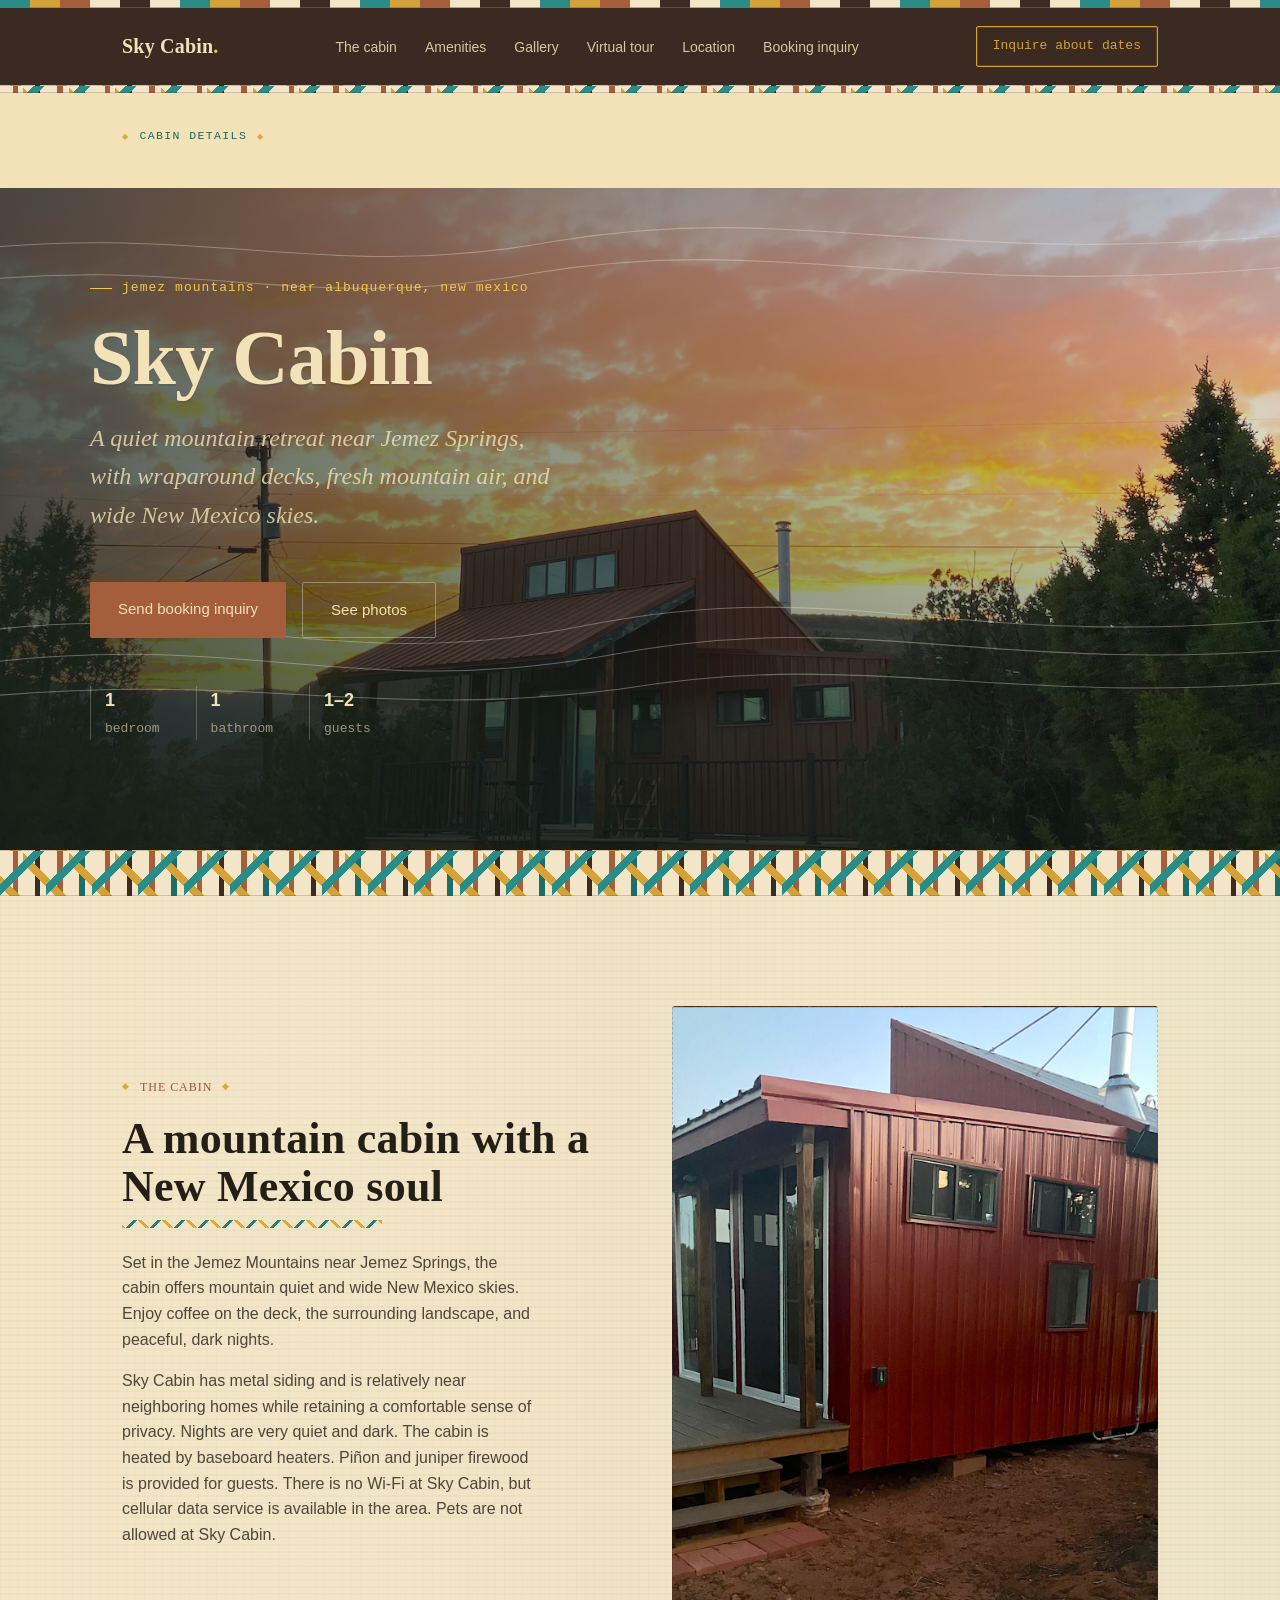
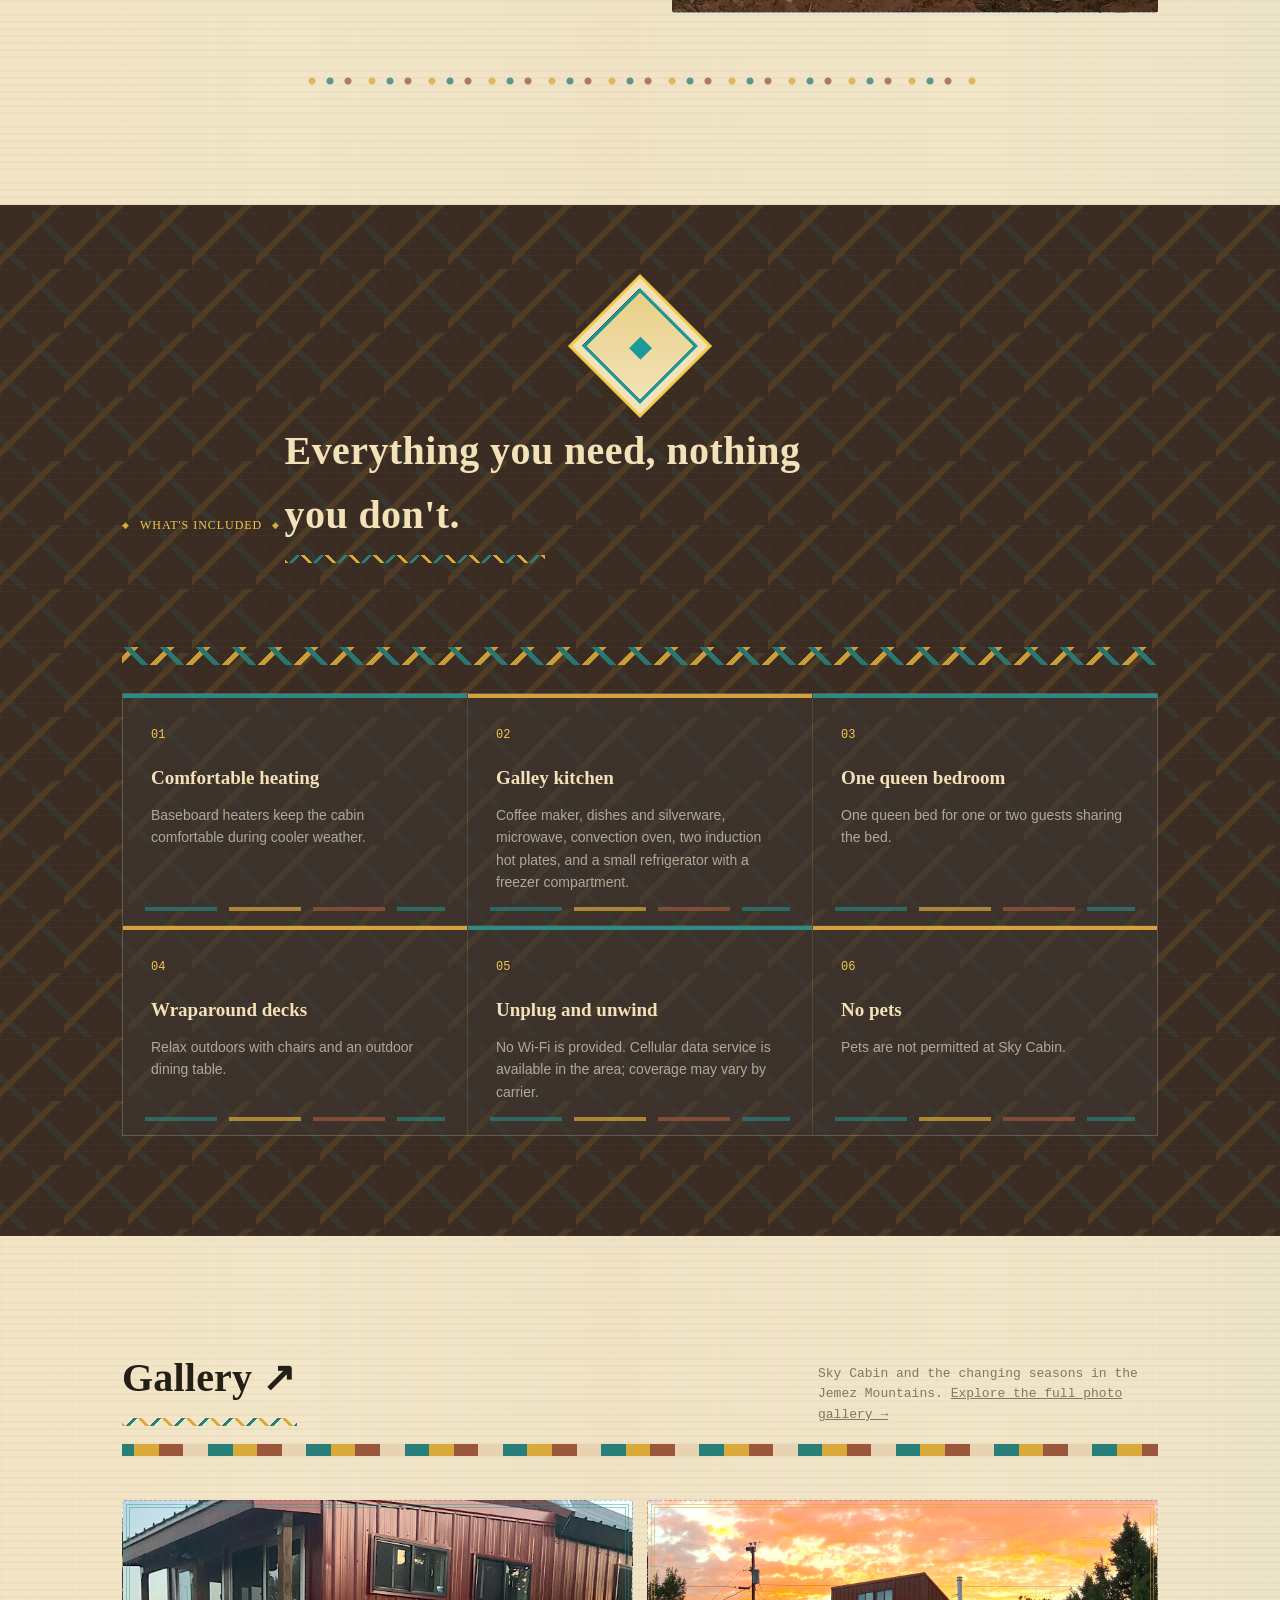
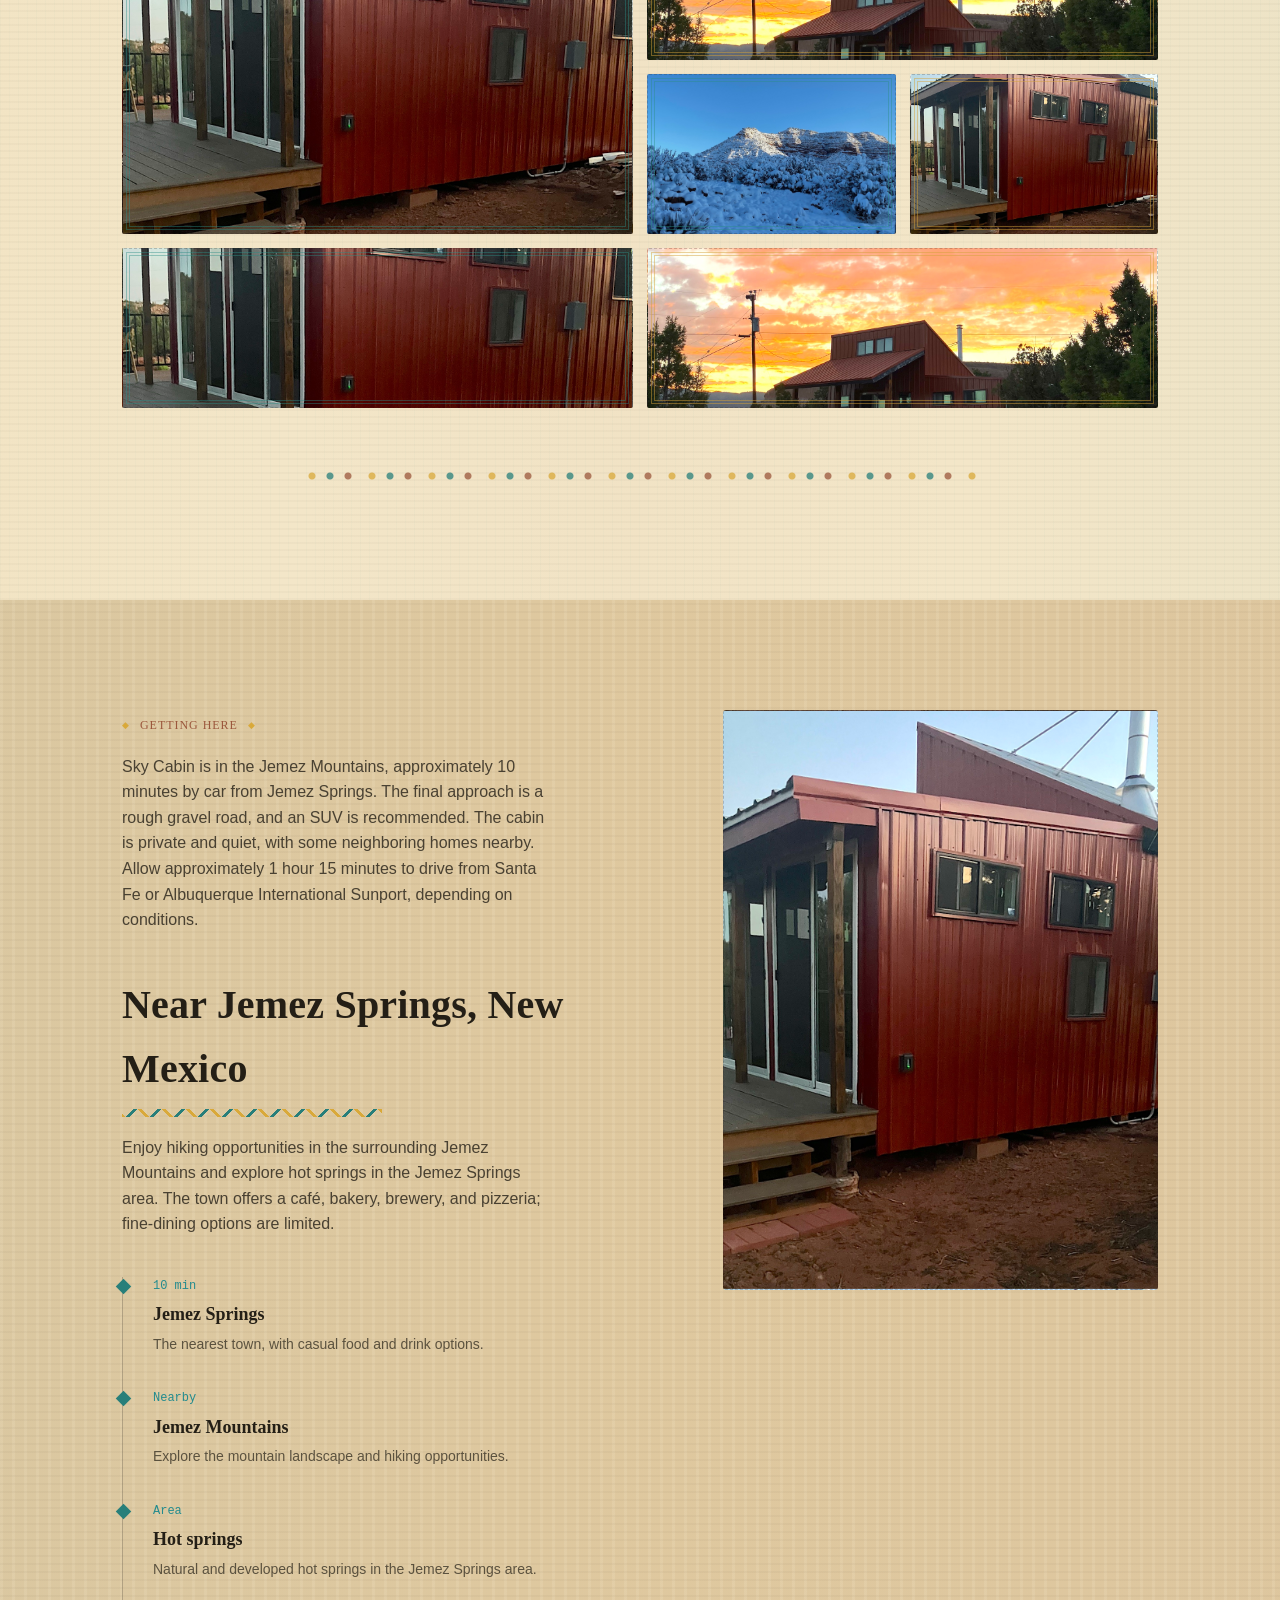
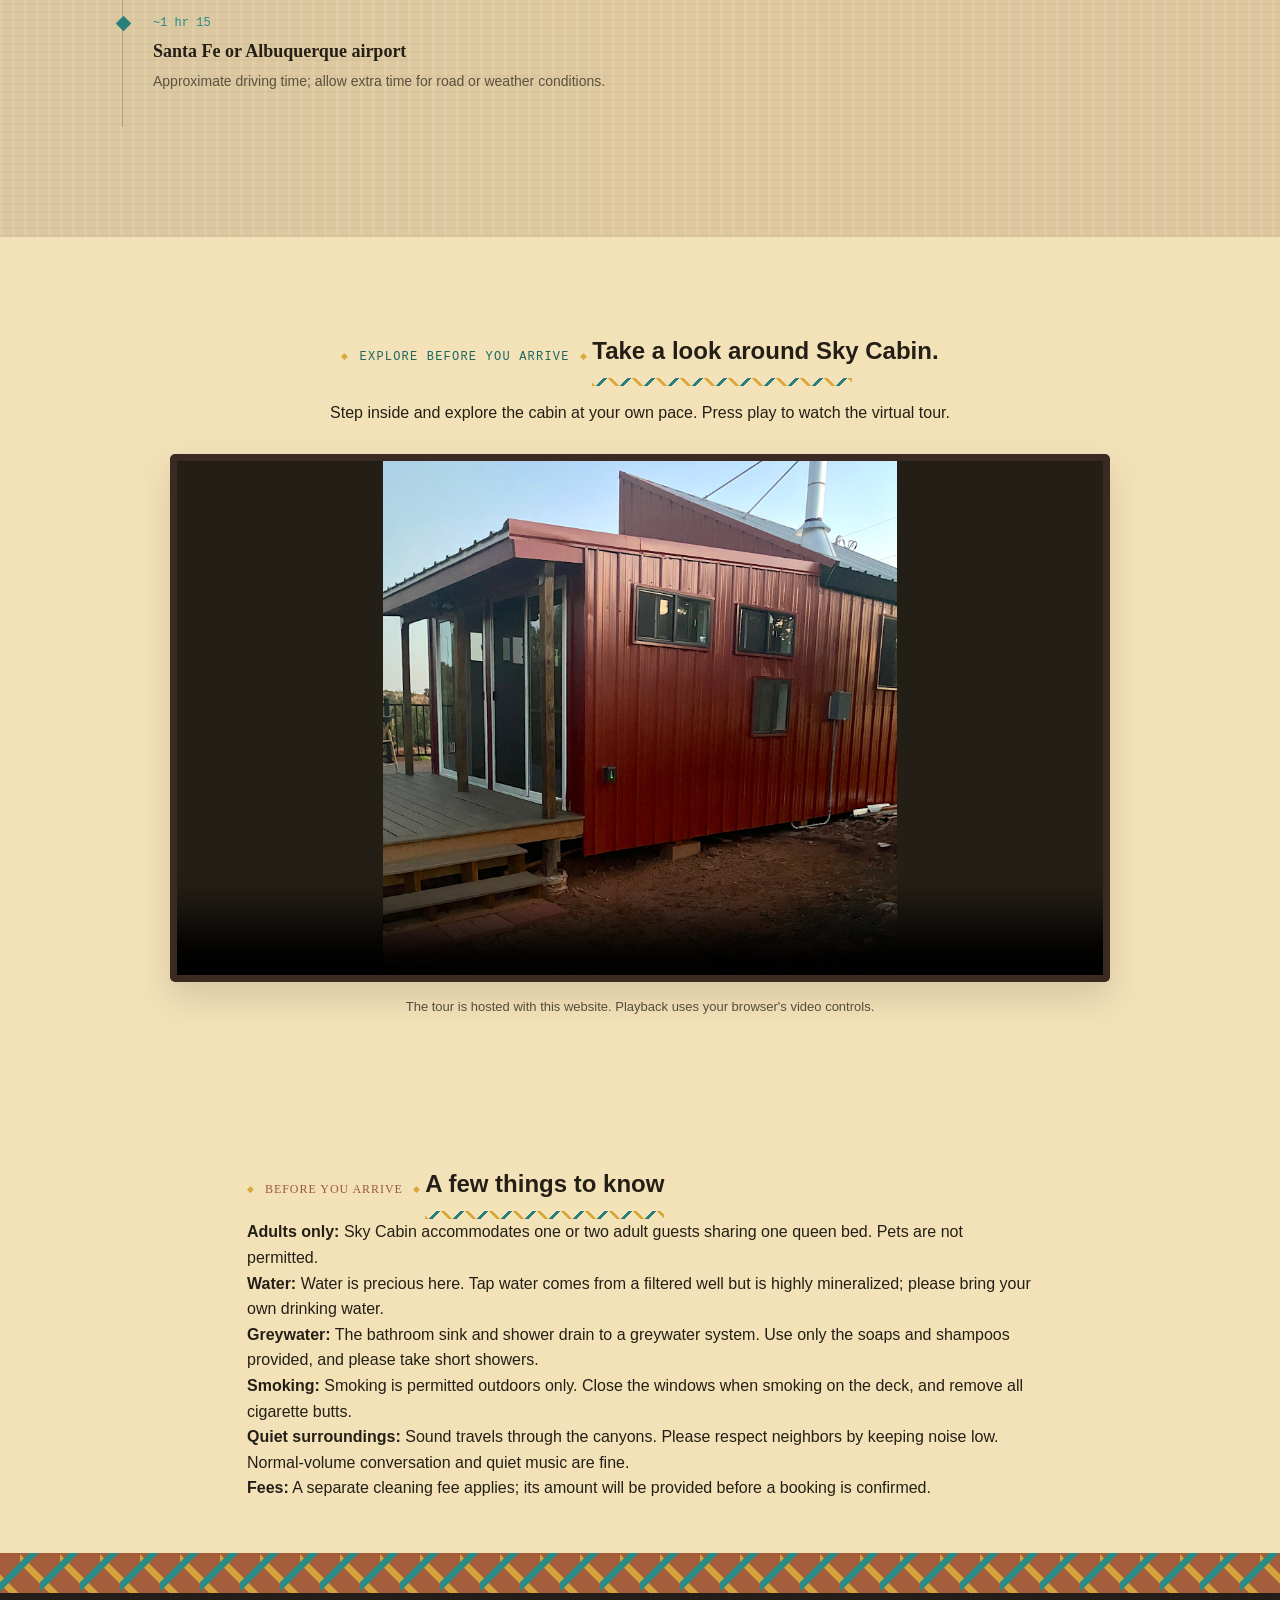
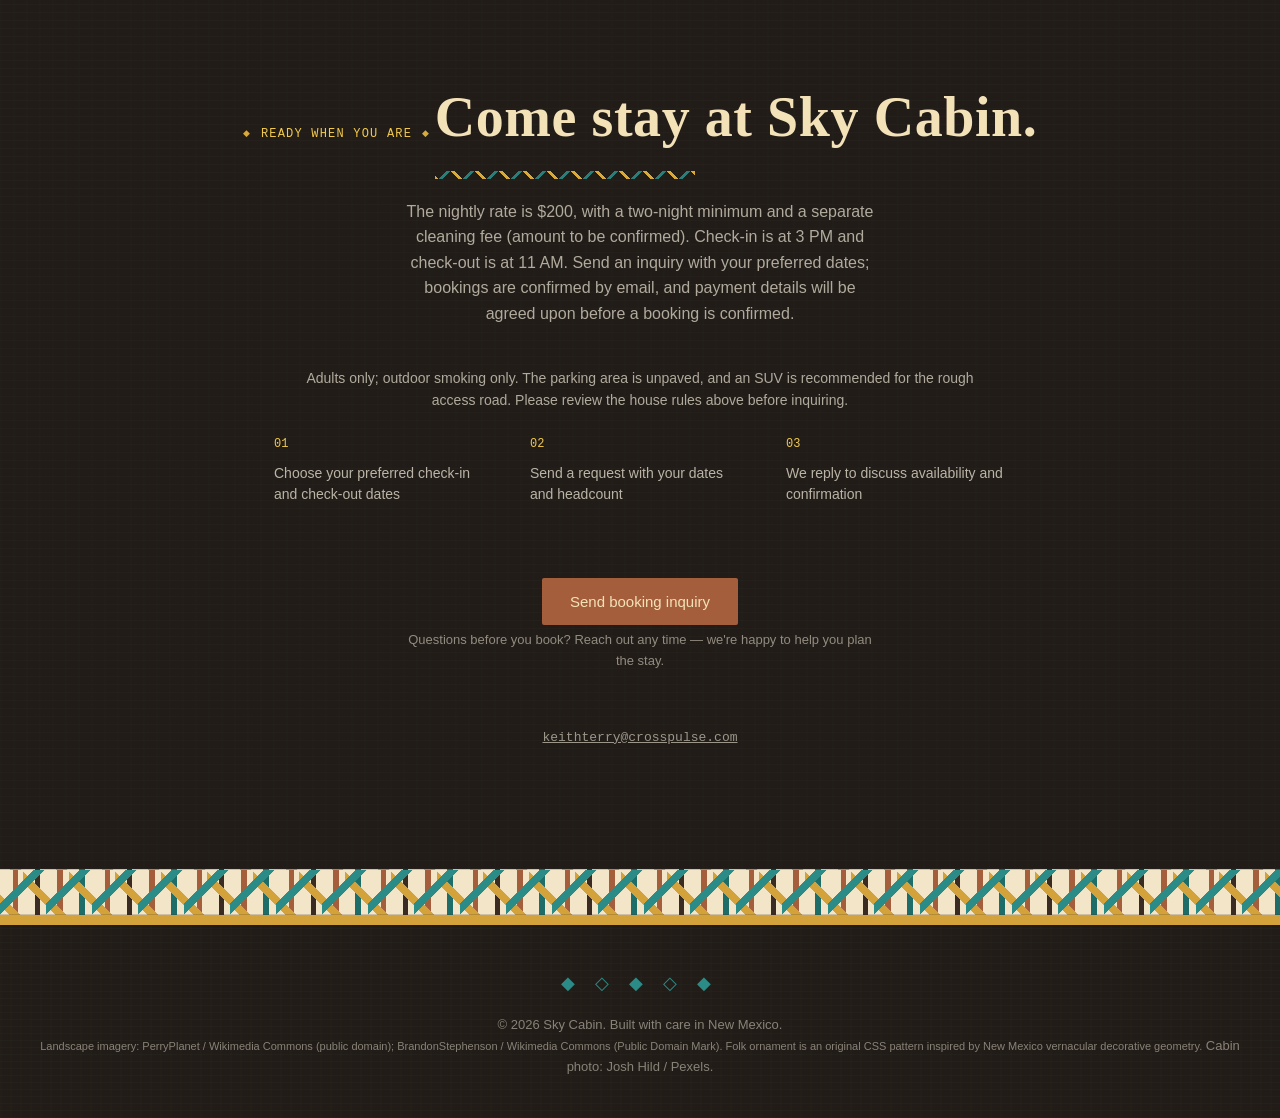
==== index.html @ 7537fcca "Link Sky Cabin homepage to dedicated three-section gallery" ====
<!DOCTYPE html>
<html lang="en">
<head>
<!-- GitHub Pages version: images are separate files in images/. -->
<meta charset="UTF-8">
<meta name="viewport" content="width=device-width, initial-scale=1.0">
<title>Sky Cabin | Jemez Mountains, New Mexico</title>
<meta name="description" content="Sky Cabin is a quiet one-bedroom mountain retreat near Jemez Springs, New Mexico, with wraparound decks, a galley kitchen, and access to the Jemez Mountains.">

<!--
========================================================================
  HOW TO EDIT THIS SITE — read me first
========================================================================
  This is one plain HTML file. You can edit it with any text editor
  (Notepad, TextEdit, VS Code, etc). No coding experience needed.

  1. TEXT: Search this file for square brackets, like Sky Cabin.
     Replace the bracketed placeholder with your real text and delete
     the brackets. Leave everything else (the <tags>) alone.

  2. PHOTOS: Search for "PHOTO PLACEHOLDER". Each one is a div styled
     to look like an empty photo frame. To add a real photo:
       a. Put your image file in the same folder as this HTML file
          (for example: images/exterior.jpg)
       b. Find the matching <div class="photo ..."> block
       c. Replace style="background-image:none" with
          style="background-image:url('images/exterior.jpg')"
       d. Delete the <span class="ph-label">...</span> line inside it
          (that's the placeholder text, no longer needed once there's
          a real photo)

  3. LINKS: Search for "booking.html" and replace it with your
     Airbnb / Vrbo / direct booking link. It appears in a few places.

  4. COLORS / FONTS: If you want to change the look, everything is
     controlled in the <style> block below under "TOKENS" — change
     the values there and it updates the whole site.

  5. TO PUBLISH: once you're happy with it, this single file can be
     uploaded to any basic web host (Netlify, GitHub Pages, Squarespace
     "code block" import, etc). Just make sure the images/ folder goes
     up alongside it.
========================================================================
-->

<style>
  /* ============ TOKENS — change these to restyle the whole site ============ */
  :root{
    --bark:      #3B2A22;   /* deep adobe brown */
    --bark-2:    #51382D;   /* warm earthen card surface */
    --moss:      #238B8E;   /* turquoise accent */
    --birch:     #F3E2B8;   /* sun-warmed sand */
    --birch-2:   #D8BC77;   /* golden sand */
    --ink:       #241F16;   /* near-black text on light backgrounds */
    --ember:     #1C9A9A;   /* turquoise CTA */
    --ember-dark:#147A7A;
    --brass:     #F2C94C;   /* sun yellow accent */

    --display: 'Rye', Georgia, serif;
    --display-soft: 'Bree Serif', Georgia, serif;
    --body: 'Source Sans 3', -apple-system, sans-serif;
    --mono: 'Roboto Mono', ui-monospace, monospace;
  }

  *{box-sizing:border-box; margin:0; padding:0;}
  html{scroll-behavior:smooth;}
  body{
    font-family: var(--body);
    background: var(--birch);
    color: var(--ink);
    line-height: 1.6;
  }
  img{max-width:100%; display:block;}
  a{color:inherit;}
  .wrap{max-width:1100px; margin:0 auto; padding:0 32px;}
  section{position:relative;}

  /* ============ utility: placeholder photo frames ============ */
  .photo{
    background-color: var(--birch-2);
    background-size: cover;
    background-position: center;
    display:flex; align-items:center; justify-content:center;
    text-align:center;
    border: 1px dashed rgba(36,31,22,0.35);
    position:relative;
    overflow:hidden;
  }
  .ph-label{
    font-family: var(--mono);
    font-size: 12px;
    letter-spacing:.02em;
    color: rgba(36,31,22,0.55);
    padding: 8px 14px;
    max-width: 220px;
  }

  /* ============ nav ============ */
  header{
    position: sticky; top:0; z-index: 50;
    background: var(--bark);
    color: var(--birch);
  }
  .nav{
    display:flex; align-items:center; justify-content:space-between;
    padding: 18px 32px;
    max-width:1100px; margin:0 auto;
  }
  .nav .brand{
    font-family: var(--display);
    font-size: 20px;
    font-weight:600;
    letter-spacing:.01em;
  }
  .nav .brand span{color: var(--brass);}
  .nav ul{
    list-style:none;
    display:flex; gap:28px;
  }
  .nav ul a{
    font-size:14px;
    text-decoration:none;
    color: var(--birch);
    opacity:.85;
    transition: opacity .2s;
  }
  .nav ul a:hover{opacity:1;}
  .nav-cta{
    display:inline-block;
    font-family: var(--mono);
    font-size:13px;
    padding:9px 16px;
    border:1px solid var(--brass);
    color: var(--brass);
    text-decoration:none;
    border-radius:2px;
  }
  .nav-toggle{display:none; background:none; border:none; color:var(--birch); font-size:24px;}

  @media (max-width:760px){
    .nav ul{display:none;}
    .nav-toggle{display:block;}
  }

  /* ============ hero ============ */
  .hero{
    background:
      linear-gradient(90deg, rgba(42,32,24,.91) 0%, rgba(42,32,24,.72) 48%, rgba(42,32,24,.34) 100%),
      url("images/SkyCabinSunset.jpg") center/cover no-repeat;
    color: var(--birch);
    padding: 90px 32px 110px;
    overflow:hidden;
    position:relative;
  }
  .contour-lines{
    position:absolute; inset:0;
    opacity:.35;
    pointer-events:none;
  }
  .hero-inner{
    max-width:1100px; margin:0 auto;
    position:relative; z-index:2;
  }
  .eyebrow{
    font-family: var(--mono);
    font-size:13px;
    color: var(--brass);
    letter-spacing:.08em;
    text-transform: lowercase;
    margin-bottom: 22px;
    display:flex; align-items:center; gap:10px;
  }
  .eyebrow::before{
    content:"";
    width:22px; height:1px;
    background: var(--brass);
    display:inline-block;
  }
  .hero h1{
    font-family: var(--display);
    font-weight:600;
    font-size: clamp(40px, 6.4vw, 78px);
    line-height: 0.98;
    max-width: 780px;
    letter-spacing:-.01em;
  }
  .hero .tagline{
    font-style: italic;
    font-family: var(--display);
    font-weight:500;
    font-size: clamp(18px,2.4vw,24px);
    color: var(--birch);
    opacity:.8;
    margin-top: 22px;
    max-width: 480px;
  }
  .hero-meta{
    display:flex; gap:36px; flex-wrap:wrap;
    margin-top: 48px;
    font-family: var(--mono);
    font-size: 13px;
  }
  .hero-meta div{
    display:flex; flex-direction:column; gap:4px;
    border-left: 1px solid rgba(238,231,214,0.25);
    padding-left: 14px;
  }
  .hero-meta strong{
    font-size: 18px;
    font-family: var(--body);
    font-weight:600;
  }
  .hero-meta span{opacity:.6;}
  .hero-buttons{
    display:flex; gap:16px; margin-top:48px; flex-wrap:wrap;
  }
  .btn-primary{
    background: var(--ember);
    color: var(--birch);
    text-decoration:none;
    padding: 15px 28px;
    font-size:15px;
    font-weight:500;
    border-radius:2px;
    transition: background .2s;
  }
  .btn-primary:hover{background: var(--ember-dark);}
  .btn-ghost{
    border:1px solid rgba(238,231,214,0.4);
    color: var(--birch);
    text-decoration:none;
    padding: 15px 28px;
    font-size:15px;
    border-radius:2px;
  }

  /* ============ intro / story ============ */
  .story{
    padding: 110px 32px;
  }
  .story-grid{
    display:grid;
    grid-template-columns: 1fr 1fr;
    gap: 64px;
    align-items:center;
  }
  .kicker{
    font-family: var(--mono);
    font-size: 12px;
    letter-spacing:.1em;
    text-transform:uppercase;
    color: var(--moss);
    margin-bottom: 18px;
  }
  .story h2{
    font-family: var(--display);
    font-size: clamp(30px, 3.6vw, 44px);
    font-weight:600;
    line-height:1.1;
    margin-bottom: 22px;
  }
  .story p{
    font-size:16px;
    color: rgba(36,31,22,0.8);
    max-width: 46ch;
  }
  .story p + p{margin-top:16px;}
  .story .photo{
    aspect-ratio: 4/5;
    border-radius: 3px;
  }
  @media (max-width:820px){
    .story-grid{grid-template-columns:1fr;}
  }

  /* ============ amenities ============ */
  .amenities{
    background: var(--bark);
    color: var(--birch);
    padding: 100px 32px;
  }
  .amenities .kicker{color: var(--brass);}
  .amenities h2{
    font-family: var(--display-soft, var(--display));
    font-size: clamp(28px,3.4vw,40px);
    font-weight:600;
    margin-bottom: 56px;
    max-width: 560px;
  }
  .amenity-grid{
    display:grid;
    grid-template-columns: repeat(3, 1fr);
    gap: 1px;
    background: rgba(238,231,214,0.12);
    border: 1px solid rgba(238,231,214,0.12);
  }
  .amenity{
    background: var(--bark);
    padding: 32px 28px;
  }
  .amenity .num{
    font-family: var(--mono);
    font-size:12px;
    color: var(--brass);
    display:block;
    margin-bottom:18px;
  }
  .amenity h3{
    font-family: var(--display);
    font-size:19px;
    font-weight:600;
    margin-bottom:10px;
  }
  .amenity p{
    font-size:14px;
    color: rgba(238,231,214,0.65);
  }
  @media (max-width:820px){
    .amenity-grid{grid-template-columns: 1fr;}
  }

  /* ============ gallery ============ */
  .gallery{padding: 110px 32px;}
  .gallery-head{
    display:flex; justify-content:space-between; align-items:flex-end;
    margin-bottom: 44px; flex-wrap:wrap; gap:16px;
  }
  .gallery-head h2{
    font-family: var(--display-soft, var(--display));
    font-size: clamp(28px,3.4vw,40px);
    font-weight:600;
  }
  .gallery-head p{
    font-family: var(--mono);
    font-size:13px;
    color: rgba(36,31,22,0.55);
    max-width: 340px;
  }
  .gallery-grid{
    display:grid;
    grid-template-columns: repeat(4, 1fr);
    grid-auto-rows: 160px;
    gap: 14px;
  }
  .gallery-grid .photo{border-radius:2px; border-style:dashed;}
  .g1{grid-column: span 2; grid-row: span 2;}
  .g2{grid-column: span 2; grid-row: span 1;}
  .g3{grid-column: span 1; grid-row: span 1;}
  .g4{grid-column: span 1; grid-row: span 1;}
  .g5{grid-column: span 2; grid-row: span 1;}
  .g6{grid-column: span 2; grid-row: span 1;}
  @media (max-width:820px){
    .gallery-grid{grid-template-columns: repeat(2,1fr); grid-auto-rows:150px;}
    .g1{grid-column:span 2; grid-row:span 2;}
    .g2,.g5,.g6{grid-column:span 2; grid-row:span 1;}
    .g3,.g4{grid-column:span 1;}
  }

  /* ============ location ============ */
  .location{
    background: var(--birch-2);
    padding: 110px 32px;
  }
  .location-grid{
    display:grid;
    grid-template-columns: 1.1fr 0.9fr;
    gap: 70px;
  }
  .location h2{
    font-family: var(--display-soft, var(--display));
    font-size: clamp(28px,3.4vw,40px);
    font-weight:600;
    margin-bottom:18px;
  }
  .location > .location-grid > div:first-child > p{
    max-width:48ch;
    color: rgba(36,31,22,0.8);
    margin-bottom: 40px;
  }
  .trail{
    border-left: 1px solid rgba(36,31,22,0.25);
  }
  .trail-item{
    position:relative;
    padding: 0 0 34px 30px;
  }
  .trail-item::before{
    content:"";
    position:absolute; left:-5px; top:4px;
    width:9px; height:9px;
    border-radius:50%;
    background: var(--ember);
  }
  .trail-item .mi{
    font-family: var(--mono);
    font-size:12px;
    color: var(--moss);
    display:block;
    margin-bottom:4px;
  }
  .trail-item h4{
    font-family: var(--display);
    font-weight:600;
    font-size:18px;
    margin-bottom:4px;
  }
  .trail-item p{font-size:14px; color: rgba(36,31,22,0.7);}
  .location .photo{
    aspect-ratio: 3/4;
    align-self:start;
    border-radius:3px;
  }
  @media (max-width:820px){
    .location-grid{grid-template-columns:1fr; gap:40px;}
  }

  /* ============ reviews ============ */
  .reviews{padding: 100px 32px; text-align:center;}
  .reviews .kicker{justify-content:center; display:flex;}
  .reviews blockquote{
    font-family: var(--display);
    font-style: italic;
    font-weight:500;
    font-size: clamp(22px,3vw,32px);
    max-width: 760px;
    margin: 0 auto 26px;
    line-height:1.35;
  }
  .reviews cite{
    font-family: var(--mono);
    font-style:normal;
    font-size:13px;
    color: rgba(36,31,22,0.55);
  }

  /* ============ booking CTA ============ */
  .booking{
    background: var(--bark);
    color: var(--birch);
    padding: 120px 32px;
    text-align:center;
  }
  .booking h2{
    font-family: var(--display);
    font-weight:600;
    font-size: clamp(32px,5vw,56px);
    max-width: 640px;
    margin: 0 auto 20px;
  }
  .booking p{
    color: rgba(238,231,214,0.7);
    max-width: 480px;
    margin: 0 auto 40px;
  }
  .booking-details{
    display:flex; justify-content:center; gap:40px;
    margin-top: 56px;
    font-family: var(--mono);
    font-size:13px;
    color: rgba(238,231,214,0.6);
    flex-wrap:wrap;
  }
  .booking-steps{
    display:flex; justify-content:center; gap:36px;
    max-width: 760px; margin: 0 auto 44px;
    flex-wrap:wrap; text-align:left;
  }
  .booking-step{
    flex: 1 1 180px;
    max-width: 220px;
  }
  .booking-step .bs-num{
    font-family: var(--mono);
    font-size: 12px;
    color: var(--brass);
    display:block;
    margin-bottom: 8px;
  }
  .booking-step p{
    font-size: 14px;
    color: rgba(238,231,214,0.75);
    line-height:1.5;
  }

  /* ============ New Mexico sand-inspired ornament ============ */
  .folk-band{
    height:30px;
    background-color:#D8BC77;
    background-image:
      linear-gradient(60deg, transparent 42%, var(--ember) 43% 49%, transparent 50% 100%),
      linear-gradient(-60deg, transparent 42%, var(--brass) 43% 49%, transparent 50% 100%),
      radial-gradient(circle at 50% 50%, rgba(59,42,34,.25) 0 2px, transparent 2.5px);
    background-size:34px 30px,34px 30px,17px 15px;
    border-top:4px solid var(--bark);
    border-bottom:4px solid var(--bark);
  }
  .folk-medallion{
    width:82px;height:82px;border:3px solid var(--ember);transform:rotate(45deg);
    display:grid;place-items:center;margin:0 auto 32px;
    background:linear-gradient(135deg,#E8CF86,#F3E2B8);
    box-shadow:0 0 0 7px var(--birch),0 0 0 10px var(--brass);
  }
  .folk-medallion::before{content:"◆";transform:rotate(-45deg);font-size:30px;color:var(--ember);}
  .photo{border-color:rgba(59,42,34,.24);}
  .folk-tile{
    background-color:#E0C173;
    background-image:
      linear-gradient(45deg, transparent 36%, rgba(28,154,154,.95) 37% 48%, transparent 49% 100%),
      linear-gradient(-45deg, transparent 36%, rgba(242,201,76,.96) 37% 48%, transparent 49% 100%),
      radial-gradient(circle at 50% 50%, rgba(59,42,34,.22) 0 2px, transparent 2.5px);
    background-position:0 0,0 0,18px 18px;
    background-size:38px 38px,38px 38px,36px 36px;
  }

  /* ============ footer ============ */
  footer{
    background: var(--bark);
    color: rgba(238,231,214,0.5);
    padding: 30px 32px 40px;
    border-top: 1px solid rgba(238,231,214,0.12);
    text-align:center;
    font-size:13px;
  }
  footer a{color: var(--brass); text-decoration:none;}

  /* v2 refinement: slightly varied regional typography + warmer section rhythm */
  .story h2, .location h2, .gallery-head h2 {
    font-family: var(--display-soft, var(--display));
    letter-spacing: .005em;
  }
  .amenities h2, .booking h2 {
    letter-spacing: .01em;
  }
  .story { background: #F2E6CC; }
  .gallery { background: #EEDDBF; }
  .location { background: #E3CDA8; }
  .kicker { color: var(--turquoise-dark, #1F6661); }
  .nav-cta { border-color: var(--sun, #D9A93A); color: var(--sun, #D9A93A); }


  /* v3: New Mexico folk-art inspired motif system
     References visual rhythms found in Rio Grande weaving, colcha embroidery,
     and stamped-tin work. Avoids reproducing sacred ceremonial symbols. */

  .folk-band{
    height: 34px;
    background:
      linear-gradient(135deg, transparent 0 34%, #287F7A 35% 49%, transparent 50% 100%) 0 0/34px 34px,
      linear-gradient(45deg, transparent 0 34%, #D9A93A 35% 49%, transparent 50% 100%) 17px 0/34px 34px,
      #E7D3B2;
    border-top: 1px solid rgba(41,35,28,.18);
    border-bottom: 1px solid rgba(41,35,28,.18);
  }

  .lozenge-rule{
    height:18px;
    margin:28px 0;
    background:
      linear-gradient(45deg, transparent 35%, #287F7A 36% 49%, transparent 50%) 0 0/36px 18px,
      linear-gradient(-45deg, transparent 35%, #D9A93A 36% 49%, transparent 50%) 18px 0/36px 18px;
    opacity:.9;
  }

  .folk-floral{
    display:inline-flex;
    align-items:center;
    gap:7px;
    color:#9B573C;
    font-family:var(--display-soft, var(--display));
    letter-spacing:.08em;
  }

  .folk-floral::before,
  .folk-floral::after{
    content:"✦";
    color:#D9A93A;
    font-size:.9em;
  }

  .story::after,
  .gallery::after{
    content:"";
    display:block;
    width:min(680px, 80%);
    height:28px;
    margin:54px auto 0;
    background:
      radial-gradient(circle at 12px 14px, #D9A93A 0 3px, transparent 4px),
      radial-gradient(circle at 30px 14px, #287F7A 0 3px, transparent 4px),
      radial-gradient(circle at 48px 14px, #9B573C 0 3px, transparent 4px);
    background-size:60px 28px;
    opacity:.75;
  }

  .amenity:nth-child(odd){
    box-shadow: inset 0 3px 0 #287F7A;
  }

  .amenity:nth-child(even){
    box-shadow: inset 0 3px 0 #D9A93A;
  }

  .nav-cta{
    box-shadow: inset 0 0 0 1px rgba(217,169,58,.2);
  }

  .hero h1{
    text-shadow:0 2px 0 rgba(0,0,0,.08);
  }

  .gallery-grid .photo{
    outline: 3px double rgba(40,127,122,.35);
    outline-offset: -7px;
  }

  .booking{
    border-top: 8px solid #D9A93A;
  }

  footer{
    position:relative;
  }

  footer::before{
    content:"✦  ✦  ✦";
    display:block;
    margin-bottom:14px;
    color:#D9A93A;
    letter-spacing:.45em;
  }


  /* v6 — rug-inspired site-wide motif system
     Uses stepped diamonds, chevrons, and woven stripe rhythms inspired by
     the geometric rug visible in the interior imagery. */

  :root{
    --rug-turq:#287F7A;
    --rug-gold:#D9A93A;
    --rug-rust:#9B573C;
    --rug-sand:#E7D3B2;
    --rug-cream:#F4E9D2;
    --rug-ink:#29231C;
  }

  .rug-strip{
    height:42px;
    background:
      linear-gradient(135deg, transparent 0 35%, var(--rug-turq) 36% 48%, transparent 49% 100%) 0 0/42px 42px,
      linear-gradient(45deg, transparent 0 35%, var(--rug-gold) 36% 48%, transparent 49% 100%) 21px 0/42px 42px,
      linear-gradient(90deg, transparent 0 23%, rgba(155,87,60,.92) 24% 28%, transparent 29% 71%, rgba(155,87,60,.92) 72% 76%, transparent 77%) 0 0/84px 42px,
      var(--rug-sand);
    border-top:1px solid rgba(41,35,28,.22);
    border-bottom:1px solid rgba(41,35,28,.22);
  }

  .rug-title{
    position:relative;
    display:inline-block;
    padding-bottom:16px;
  }

  .rug-title::after{
    content:"";
    position:absolute;
    left:0;
    bottom:0;
    width:min(260px,100%);
    height:8px;
    background:
      linear-gradient(135deg, transparent 0 35%, var(--rug-turq) 36% 49%, transparent 50%) 0 0/24px 8px,
      linear-gradient(45deg, transparent 0 35%, var(--rug-gold) 36% 49%, transparent 50%) 12px 0/24px 8px;
  }

  .hero{
    background:
      linear-gradient(rgba(23,33,27,.94), rgba(23,33,27,.94)),
      repeating-linear-gradient(
        90deg,
        transparent 0 34px,
        rgba(217,169,58,.06) 34px 36px,
        transparent 36px 70px,
        rgba(40,127,122,.06) 70px 72px
      ),
      var(--bark);
  }

  .hero::after{
    content:"";
    position:absolute;
    left:0; right:0; bottom:0;
    height:18px;
    background:
      linear-gradient(135deg, transparent 0 35%, var(--rug-gold) 36% 49%, transparent 50%) 0 0/36px 18px,
      linear-gradient(45deg, transparent 0 35%, var(--rug-turq) 36% 49%, transparent 50%) 18px 0/36px 18px;
    opacity:.95;
  }

  .story,
  .gallery,
  .location{
    background-image:
      repeating-linear-gradient(
        0deg,
        rgba(40,127,122,.025) 0 1px,
        transparent 1px 18px
      ),
      repeating-linear-gradient(
        90deg,
        rgba(217,169,58,.022) 0 1px,
        transparent 1px 18px
      );
  }

  .amenities{
    position:relative;
    overflow:hidden;
  }

  .amenities::before{
    content:"";
    position:absolute;
    inset:0;
    pointer-events:none;
    opacity:.12;
    background:
      linear-gradient(135deg, transparent 0 40%, var(--rug-gold) 41% 47%, transparent 48%) 0 0/64px 64px,
      linear-gradient(45deg, transparent 0 40%, var(--rug-turq) 41% 47%, transparent 48%) 32px 0/64px 64px;
  }

  .amenities .wrap{ position:relative; z-index:1; }

  .kicker{
    display:inline-flex !important;
    align-items:center;
    gap:10px;
  }

  .kicker::before,
  .kicker::after{
    content:"◆";
    font-size:.72em;
    color:var(--rug-gold);
  }

  .amenity{
    position:relative;
  }

  .amenity::after{
    content:"";
    position:absolute;
    left:22px;
    right:22px;
    bottom:14px;
    height:4px;
    background:
      linear-gradient(90deg,
        var(--rug-turq) 0 24%,
        transparent 24% 28%,
        var(--rug-gold) 28% 52%,
        transparent 52% 56%,
        var(--rug-rust) 56% 80%,
        transparent 80% 84%,
        var(--rug-turq) 84% 100%);
    opacity:.7;
  }

  .gallery-head{
    border-bottom:12px solid transparent;
    border-image:
      repeating-linear-gradient(
        90deg,
        var(--rug-turq) 0 24px,
        var(--rug-gold) 24px 48px,
        var(--rug-rust) 48px 72px,
        var(--rug-sand) 72px 96px
      ) 12;
    padding-bottom:18px;
  }

  .location .trail-item::before{
    width:11px;
    height:11px;
    border-radius:0;
    transform:rotate(45deg);
    background:var(--rug-turq);
  }

  .reviews{
    background:
      linear-gradient(rgba(244,233,210,.96), rgba(244,233,210,.96)),
      repeating-linear-gradient(
        45deg,
        transparent 0 22px,
        rgba(40,127,122,.08) 22px 24px,
        transparent 24px 46px,
        rgba(217,169,58,.08) 46px 48px
      );
  }

  .booking{
    position:relative;
    border-top:none;
  }

  .booking::before{
    content:"";
    position:absolute;
    top:0; left:0; right:0;
    height:34px;
    background:
      linear-gradient(135deg, transparent 0 35%, var(--rug-gold) 36% 48%, transparent 49%) 0 0/34px 34px,
      linear-gradient(45deg, transparent 0 35%, var(--rug-turq) 36% 48%, transparent 49%) 17px 0/34px 34px,
      var(--rug-rust);
  }

  footer{
    background:
      linear-gradient(rgba(23,33,27,.96), rgba(23,33,27,.96)),
      repeating-linear-gradient(
        90deg,
        var(--rug-turq) 0 18px,
        var(--rug-gold) 18px 36px,
        var(--rug-rust) 36px 54px,
        transparent 54px 72px
      );
    border-top:8px solid var(--rug-gold);
    padding-top:44px;
  }

  footer::before{
    content:"◆  ◇  ◆  ◇  ◆";
    font-size:18px;
    letter-spacing:.3em;
    color:var(--rug-gold);
    margin-bottom:18px;
  }


  /* v7 — Chimayó-inspired turquoise/earth palette
     Inspired by New Mexican woven textile rhythm and color balance,
     without copying any one historic textile pattern. */

  :root{
    --chimayo-turq:#2B8C87;
    --chimayo-turq-dark:#1F6D69;
    --chimayo-ochre:#D3A23B;
    --chimayo-rust:#A45E3B;
    --chimayo-cream:#F3E6C8;
    --chimayo-sand:#DFC9A1;
    --chimayo-brown:#3A2C22;
    --chimayo-charcoal:#211C18;
  }

  .chimayo-band{
    height:46px;
    background:
      linear-gradient(135deg, transparent 0 36%, var(--chimayo-turq) 37% 48%, transparent 49%) 0 0/46px 46px,
      linear-gradient(45deg, transparent 0 36%, var(--chimayo-ochre) 37% 48%, transparent 49%) 23px 0/46px 46px,
      linear-gradient(90deg,
        transparent 0 14%,
        var(--chimayo-rust) 14% 20%,
        transparent 20% 38%,
        var(--chimayo-brown) 38% 44%,
        transparent 44% 62%,
        var(--chimayo-rust) 62% 68%,
        transparent 68% 86%,
        var(--chimayo-turq-dark) 86% 92%,
        transparent 92% 100%) 0 0/92px 46px,
      var(--chimayo-cream);
    border-top:1px solid rgba(58,44,34,.2);
    border-bottom:1px solid rgba(58,44,34,.2);
  }

  .chimayo-medallion{
    position:relative;
    padding-bottom:22px;
  }

  .chimayo-medallion::after{
    content:"";
    position:absolute;
    left:50%;
    bottom:0;
    width:150px;
    height:12px;
    transform:translateX(-50%);
    background:
      linear-gradient(135deg, transparent 0 35%, var(--chimayo-turq) 36% 49%, transparent 50%) 0 0/30px 12px,
      linear-gradient(45deg, transparent 0 35%, var(--chimayo-ochre) 36% 49%, transparent 50%) 15px 0/30px 12px;
  }

  .story,
  .gallery{
    background-color:var(--chimayo-cream);
    background-image:
      repeating-linear-gradient(
        0deg,
        rgba(43,140,135,.028) 0 1px,
        transparent 1px 20px
      ),
      repeating-linear-gradient(
        90deg,
        rgba(164,94,59,.024) 0 1px,
        transparent 1px 20px
      );
  }

  .location{
    background:
      linear-gradient(rgba(223,201,161,.92), rgba(223,201,161,.92)),
      repeating-linear-gradient(
        45deg,
        transparent 0 28px,
        rgba(43,140,135,.06) 28px 30px,
        transparent 30px 58px,
        rgba(211,162,59,.05) 58px 60px
      );
  }

  .amenities{
    background:var(--chimayo-brown);
  }

  .amenity{
    background:rgba(33,28,24,.42);
  }

  .amenity:nth-child(odd){
    box-shadow:inset 0 4px 0 var(--chimayo-turq);
  }

  .amenity:nth-child(even){
    box-shadow:inset 0 4px 0 var(--chimayo-ochre);
  }

  .gallery-grid .photo{
    outline:4px double rgba(43,140,135,.42);
    outline-offset:-8px;
  }

  .gallery-grid .photo:nth-child(even){
    outline-color:rgba(211,162,59,.48);
  }

  .reviews{
    background:
      linear-gradient(rgba(243,230,200,.96), rgba(243,230,200,.96)),
      repeating-linear-gradient(
        90deg,
        transparent 0 36px,
        rgba(43,140,135,.08) 36px 38px,
        transparent 38px 74px,
        rgba(164,94,59,.07) 74px 76px
      );
  }

  .booking{
    background:var(--chimayo-charcoal);
  }

  .booking::before{
    height:40px;
    background:
      linear-gradient(135deg, transparent 0 36%, var(--chimayo-turq) 37% 48%, transparent 49%) 0 0/40px 40px,
      linear-gradient(45deg, transparent 0 36%, var(--chimayo-ochre) 37% 48%, transparent 49%) 20px 0/40px 40px,
      var(--chimayo-rust);
  }

  .btn-primary{
    background:var(--chimayo-rust);
  }

  .btn-primary:hover{
    background:#874C31;
  }

  .nav-cta{
    border-color:var(--chimayo-ochre);
    color:var(--chimayo-ochre);
  }

  footer{
    background:
      linear-gradient(rgba(33,28,24,.98), rgba(33,28,24,.98)),
      repeating-linear-gradient(
        90deg,
        var(--chimayo-turq) 0 16px,
        var(--chimayo-ochre) 16px 32px,
        var(--chimayo-rust) 32px 48px,
        var(--chimayo-cream) 48px 64px
      );
    border-top:10px solid var(--chimayo-ochre);
  }

  footer::before{
    content:"◆ ◇ ◆ ◇ ◆";
    color:var(--chimayo-turq);
    letter-spacing:.42em;
  }


  /* v8 — woven textile surface treatment
     Replaces grid/crosshatch backgrounds with softer warp-and-weft fabric texture. */

  .story,
  .gallery{
    background-color:var(--chimayo-cream);
    background-image:
      repeating-linear-gradient(
        0deg,
        rgba(58,44,34,.028) 0 2px,
        transparent 2px 7px
      ),
      repeating-linear-gradient(
        90deg,
        rgba(43,140,135,.022) 0 1px,
        transparent 1px 9px
      ),
      linear-gradient(
        90deg,
        rgba(211,162,59,.028),
        transparent 22%,
        rgba(164,94,59,.025) 48%,
        transparent 76%,
        rgba(43,140,135,.026)
      );
    background-blend-mode:multiply,normal,normal;
  }

  .location{
    background-color:var(--chimayo-sand);
    background-image:
      repeating-linear-gradient(
        0deg,
        rgba(58,44,34,.035) 0 2px,
        transparent 2px 8px
      ),
      repeating-linear-gradient(
        90deg,
        rgba(243,230,200,.18) 0 3px,
        transparent 3px 12px
      ),
      linear-gradient(
        90deg,
        rgba(43,140,135,.025),
        rgba(211,162,59,.025) 50%,
        rgba(164,94,59,.025)
      );
  }

  .reviews{
    background-color:var(--chimayo-cream);
    background-image:
      repeating-linear-gradient(
        0deg,
        rgba(58,44,34,.025) 0 1px,
        transparent 1px 6px
      ),
      repeating-linear-gradient(
        90deg,
        rgba(43,140,135,.018) 0 2px,
        transparent 2px 11px
      );
  }

  .amenities{
    background:
      repeating-linear-gradient(
        0deg,
        rgba(243,230,200,.018) 0 1px,
        transparent 1px 7px
      ),
      repeating-linear-gradient(
        90deg,
        rgba(211,162,59,.015) 0 2px,
        transparent 2px 12px
      ),
      var(--chimayo-brown);
  }

  .booking{
    background:
      repeating-linear-gradient(
        0deg,
        rgba(243,230,200,.016) 0 1px,
        transparent 1px 8px
      ),
      repeating-linear-gradient(
        90deg,
        rgba(43,140,135,.014) 0 2px,
        transparent 2px 13px
      ),
      var(--chimayo-charcoal);
  }

  footer{
    background:
      repeating-linear-gradient(
        0deg,
        rgba(243,230,200,.015) 0 1px,
        transparent 1px 7px
      ),
      repeating-linear-gradient(
        90deg,
        rgba(211,162,59,.012) 0 2px,
        transparent 2px 10px
      ),
      var(--chimayo-charcoal);
  }


  /* v9 — clean header treatment: decorative header graphics removed */
  header::before, header::after,
  .hero::before, .hero::after,
  .nav::before, .nav::after,
  .hero h1::before, .hero h1::after {
    content:none !important;
    display:none !important;
    background:none !important;
  }


  /* v10 — gallery-derived site header */
  .site-gallery-header{
    height:22px;
    background:
      repeating-linear-gradient(
        90deg,
        var(--chimayo-turq) 0 30px,
        var(--chimayo-ochre) 30px 60px,
        var(--chimayo-rust) 60px 90px,
        var(--chimayo-cream) 90px 120px,
        var(--chimayo-brown) 120px 150px,
        var(--chimayo-cream) 150px 180px
      );
    border-bottom:4px double rgba(43,140,135,.55);
    box-shadow:0 1px 0 rgba(58,44,34,.18);
  }

  header{
    border-top:none !important;
  }


  /* v11 — remove decorative graphic below dates button */
  .hero::after,
  .hero-buttons::after,
  .hero-inner::after {
    content: none !important;
    display: none !important;
    background: none !important;
  }


  /* v12 — slimmer decorative graphics around site header */
  .site-gallery-header {
    height: 8px !important;
    border-bottom-width: 1px !important;
  }

  header + .chimayo-band,
  header + .rug-strip,
  header + .folk-band,
  header + .site-gallery-header {
    height: 8px !important;
    min-height: 8px !important;
    border-top-width: 1px !important;
    border-bottom-width: 1px !important;
  }


  /* v13 — replace green hero field with Jemez Mountains landscape */
  .hero {
    background:
      linear-gradient(90deg, rgba(23,33,27,.74) 0%, rgba(23,33,27,.45) 48%, rgba(23,33,27,.16) 100%),
      linear-gradient(0deg, rgba(23,33,27,.42) 0%, transparent 55%),
      url('images/SkyCabinSunset.jpg') center 48% / cover no-repeat !important;
  }


/* Sky Cabin virtual tour */
.virtual-tour{padding:85px 0 95px;background:#f3e2b8;text-align:center}
.virtual-tour .rug-title{margin:10px auto 14px;max-width:780px}
.virtual-tour .tour-intro{max-width:630px;margin:0 auto 28px}
.virtual-tour video{display:block;width:100%;max-width:940px;max-height:75vh;aspect-ratio:16/9;object-fit:contain;background:#241f16;border:7px solid #3b2a22;border-radius:5px;box-shadow:0 16px 32px #3b2a2226;margin:auto}
.virtual-tour .tour-note{font-size:13px;margin-top:15px;opacity:.75}
@media(max-width:600px){.virtual-tour{padding:50px 0 60px}.virtual-tour video{border-width:3px}}

.gallery-zoom{display:block;cursor:zoom-in;transition:filter .18s ease,transform .18s ease}
.gallery-zoom:hover{filter:brightness(1.1)}
.gallery-zoom:focus-visible{outline:3px solid #238b8e;outline-offset:4px}
.photo-lightbox{position:fixed;inset:0;z-index:9999;background:rgba(10,12,12,.94);display:none;align-items:center;justify-content:center;padding:56px 24px 70px}
.photo-lightbox[aria-hidden="false"]{display:flex}
.photo-lightbox img{max-width:100%;max-height:calc(100vh - 125px);object-fit:contain}
.photo-lightbox button{position:absolute;background:rgba(255,255,255,.15);color:white;border:1px solid rgba(255,255,255,.35);border-radius:50%;width:44px;height:44px;font-size:26px;cursor:pointer}
.photo-lightbox .close-lightbox{top:14px;right:18px}
.photo-lightbox .prev-photo{left:12px;top:50%}
.photo-lightbox .next-photo{right:12px;top:50%}
.photo-lightbox figcaption{position:absolute;bottom:18px;color:white;text-align:center;left:65px;right:65px;font-size:14px}
</style>

<style>
  .lead-copy { max-width: 700px; font-size: 1.08rem; line-height: 1.65; }
  .practical-details { padding: 28px 0 34px; }
  .practical-details p { max-width: 760px; font-size: .88rem; line-height: 1.65; opacity: .82; }
  .practical-details .kicker { font-size: .72rem; letter-spacing: .12em; text-transform: uppercase; margin-bottom: 8px; }
</style>

</head>
<body>
<div class="site-gallery-header" aria-hidden="true"></div>

<header>
  <nav class="nav">
    <div class="brand">Sky Cabin<span>.</span></div>
    <ul>
      <li><a href="#story">The cabin</a></li>
      <li><a href="#amenities">Amenities</a></li>
      <li><a href="gallery.html">Gallery</a></li>
      <li><a href="#virtual-tour">Virtual tour</a></li>
      <li><a href="#location">Location</a></li>
      <li><a href="booking.html">Booking inquiry</a></li>
    </ul>
    <a class="nav-cta" href="booking.html">Inquire about dates</a>
  </nav>
</header>
<div class="chimayo-band" aria-hidden="true"></div>

<!-- ============ HERO ============ -->

<section class="practical-details">
  <div class="wrap">
    <div class="kicker">Cabin details</div>
    </div>
</section>
<section class="hero">
  <svg class="contour-lines" viewBox="0 0 1200 500" preserveAspectRatio="none" aria-hidden="true">
    <path d="M-50,420 C200,380 300,460 550,410 C800,360 900,440 1250,400" fill="none" stroke="#EEE7D6" stroke-width="1"/><path d="M-50,450 C220,410 320,480 560,440 C810,390 920,460 1250,430" fill="none" stroke="#EEE7D6" stroke-width="1"/><path d="M-50,480 C240,450 340,500 580,470 C820,430 940,490 1250,460" fill="none" stroke="#EEE7D6" stroke-width="1"/><path d="M-50,90 C180,60 280,120 500,80 C740,40 860,110 1250,70" fill="none" stroke="#EEE7D6" stroke-width="1"/><path d="M-50,60 C190,30 300,90 520,50 C760,10 880,80 1250,40" fill="none" stroke="#EEE7D6" stroke-width="1"/></svg>
  <div class="hero-inner">
    <div class="eyebrow">Jemez Mountains · near Albuquerque, New Mexico</div>
    <h1>Sky Cabin</h1>
    <p class="tagline">A quiet mountain retreat near Jemez Springs, with wraparound decks, fresh mountain air, and wide New Mexico skies.</p>
    <div class="hero-buttons">
      <a class="btn-primary" href="booking.html">Send booking inquiry</a>
      <a class="btn-ghost" href="#gallery">See photos</a>
    </div>
    <div class="hero-meta">
      <div><strong>1</strong><span>bedroom</span></div>
      <div><strong>1</strong><span>bathroom</span></div>
      <div><strong>1–2</strong><span>guests</span></div>
    </div>
  </div>
</section>

<div class="chimayo-band" aria-hidden="true"></div>

<!-- ============ STORY ============ -->
<section class="story" id="story">
  <div class="wrap story-grid">
    <div>
      <div class="kicker folk-floral">The cabin</div>
      <h2 class="rug-title">A mountain cabin with a New Mexico soul</h2>
      <p>Set in the Jemez Mountains near Jemez Springs, the cabin offers mountain quiet and wide New Mexico skies. Enjoy coffee on the deck, the surrounding landscape, and peaceful, dark nights.</p>
      <p>Sky Cabin has metal siding and is relatively near neighboring homes while retaining a comfortable sense of privacy. Nights are very quiet and dark. The cabin is heated by baseboard heaters. Piñon and juniper firewood is provided for guests. There is no Wi-Fi at Sky Cabin, but cellular data service is available in the area. Pets are not allowed at Sky Cabin.</p>
    </div>
    <div class="photo real-photo" style="background-image:url('images/SkyCabinBackExterior.jpg'); background-position:center;">
      <span class="ph-label" style="display:none">Jemez Mountains near Albuquerque</span>
    </div>
  </div>
</section>

<!-- ============ AMENITIES ============ -->
<section class="amenities" id="amenities">
  <div class="wrap">
    <div class="folk-medallion" aria-hidden="true"></div>
    <div class="kicker folk-floral">What's included</div>
    <h2 class="rug-title">Everything you need, nothing you don't.</h2><div class="lozenge-rule" aria-hidden="true"></div>
    <div class="amenity-grid">
      <div class="amenity">
        <span class="num">01</span>
        <h3>Comfortable heating</h3>
        <p>Baseboard heaters keep the cabin comfortable during cooler weather.</p>
      </div>
      <div class="amenity">
        <span class="num">02</span>
        <h3>Galley kitchen</h3>
        <p>Coffee maker, dishes and silverware, microwave, convection oven, two induction hot plates, and a small refrigerator with a freezer compartment.</p>
      </div>
      <div class="amenity"><span class="num">03</span><h3>One queen bedroom</h3><p>One queen bed for one or two guests sharing the bed.</p></div>
      <div class="amenity"><span class="num">04</span><h3>Wraparound decks</h3><p>Relax outdoors with chairs and an outdoor dining table.</p></div>
      <div class="amenity">
        <span class="num">05</span>
        <h3>Unplug and unwind</h3>
        <p>No Wi-Fi is provided. Cellular data service is available in the area; coverage may vary by carrier.</p>
      </div>
      <div class="amenity">
        <span class="num">06</span>
        <h3>No pets</h3>
        <p>Pets are not permitted at Sky Cabin.</p>
      </div>
    </div>
  </div>
</section>

<!-- ============ GALLERY ============ -->
<section class="gallery" id="gallery">
  <div class="wrap">
    <div class="gallery-head">
      <h2 class="rug-title"><a href="gallery.html" style="color:inherit;text-decoration:none">Gallery ↗</a></h2>
      <p>Sky Cabin and the changing seasons in the Jemez Mountains. <a href="gallery.html">Explore the full photo gallery →</a></p>
    </div>
    <div class="gallery-grid">
      <a class="photo g1 real-photo gallery-zoom" href="images/SkyCabinBackExterior.jpg" data-caption="Sky Cabin back exterior" aria-label="Enlarge: Sky Cabin back exterior" style="background-image:url('images/SkyCabinBackExterior.jpg'); background-position:center;"></a>
      <a class="photo g2 real-photo gallery-zoom" href="images/SkyCabinSunset.jpg" data-caption="Sky Cabin at sunset" aria-label="Enlarge: Sky Cabin at sunset" style="background-image:url('images/SkyCabinSunset.jpg'); background-position:center;"></a>
      <a class="photo g3 real-photo gallery-zoom" href="images/JemezMtsWinter.jpeg" data-caption="Jemez Mountains in winter" aria-label="Enlarge: Jemez Mountains in winter" style="background-image:url('images/JemezMtsWinter.jpeg'); background-position:center;"></a>
      <a class="photo g4 real-photo gallery-zoom" href="images/SkyCabinBackExterior.jpg" data-caption="Sky Cabin back exterior" aria-label="Enlarge: Sky Cabin back exterior" style="background-image:url('images/SkyCabinBackExterior.jpg'); background-position:center;"></a>
      <a class="photo g5 real-photo gallery-zoom" href="images/SkyCabinBackExterior.jpg" data-caption="Sky Cabin back exterior" aria-label="Enlarge: Sky Cabin back exterior" style="background-image:url('images/SkyCabinBackExterior.jpg'); background-position:center;"></a>
      <a class="photo g6 real-photo gallery-zoom" href="images/SkyCabinSunset.jpg" data-caption="Sky Cabin at sunset" aria-label="Enlarge: Sky Cabin at sunset" style="background-image:url('images/SkyCabinSunset.jpg'); background-position:center;"></a>
    </div>
  </div>
</section>

<!-- ============ LOCATION ============ -->
<section class="location" id="location">
  <div class="wrap location-grid">
    <div>
      <div class="kicker folk-floral">Getting here</div>
<p class="location-note">Sky Cabin is in the Jemez Mountains, approximately 10 minutes by car from Jemez Springs. The final approach is a rough gravel road, and an SUV is recommended. The cabin is private and quiet, with some neighboring homes nearby. Allow approximately 1 hour 15 minutes to drive from Santa Fe or Albuquerque International Sunport, depending on conditions.</p>
      <h2 class="rug-title">Near Jemez Springs, New Mexico</h2>
      <p>Enjoy hiking opportunities in the surrounding Jemez Mountains and explore hot springs in the Jemez Springs area. The town offers a café, bakery, brewery, and pizzeria; fine-dining options are limited.</p>
      <div class="trail">
        <div class="trail-item"><span class="mi">10 min</span><h4>Jemez Springs</h4><p>The nearest town, with casual food and drink options.</p></div>
        <div class="trail-item"><span class="mi">Nearby</span><h4>Jemez Mountains</h4><p>Explore the mountain landscape and hiking opportunities.</p></div>
        <div class="trail-item"><span class="mi">Area</span><h4>Hot springs</h4><p>Natural and developed hot springs in the Jemez Springs area.</p></div>
        <div class="trail-item"><span class="mi">~1 hr 15</span><h4>Santa Fe or Albuquerque airport</h4><p>Approximate driving time; allow extra time for road or weather conditions.</p></div>
      </div>
    </div>
    <div class="photo real-photo" style="background-image:url('images/SkyCabinBackExterior.jpg'); background-position:center;">
      <span class="ph-label" style="display:none">Jemez Mountains, Albuquerque</span>
    </div>
  </div>
</section>

<!-- ============ VIRTUAL TOUR ============ -->
<section id="virtual-tour" class="virtual-tour" aria-labelledby="tour-heading">
  <div class="wrap">
    <div class="kicker">Explore before you arrive</div>
    <h2 id="tour-heading" class="rug-title">Take a look around Sky Cabin.</h2>
    <p class="tour-intro">Step inside and explore the cabin at your own pace. Press play to watch the virtual tour.</p>
    <video controls preload="none" playsinline poster="images/SkyCabinBackExterior.jpg" aria-label="Video tour of Sky Cabin">
      <source src="images/SkyCabinTour.mp4" type="video/mp4">
      Your browser does not support embedded video. <a href="images/SkyCabinTour.mp4">Open the virtual tour video</a>.
    </video>
    <p class="tour-note">The tour is hosted with this website. Playback uses your browser's video controls.</p>
  </div>
</section>
<!-- ============ REVIEWS ============ -->
<!-- Guest reviews section reserved for future verified guest reviews; intentionally not displayed. -->

<!-- ============ HOUSE RULES ============ -->
<section id="house-rules" style="background:#f3e2b8;color:#241f16"><div class="wrap" style="max-width:850px;padding-top:52px;padding-bottom:52px">
  <div class="kicker folk-floral">Before you arrive</div>
  <h2 class="rug-title">A few things to know</h2>
  <p><strong>Adults only:</strong> Sky Cabin accommodates one or two adult guests sharing one queen bed. Pets are not permitted.</p>
  <p><strong>Water:</strong> Water is precious here. Tap water comes from a filtered well but is highly mineralized; please bring your own drinking water.</p>
  <p><strong>Greywater:</strong> The bathroom sink and shower drain to a greywater system. Use only the soaps and shampoos provided, and please take short showers.</p>
  <p><strong>Smoking:</strong> Smoking is permitted outdoors only. Close the windows when smoking on the deck, and remove all cigarette butts.</p>
  <p><strong>Quiet surroundings:</strong> Sound travels through the canyons. Please respect neighbors by keeping noise low. Normal-volume conversation and quiet music are fine.</p>
  <p><strong>Fees:</strong> A separate cleaning fee applies; its amount will be provided before a booking is confirmed.</p>
</div></section>

<!-- ============ BOOKING ============ -->
<section class="booking" id="book">
  <div class="wrap">
    <div class="kicker" style="justify-content:center; display:flex; color:var(--brass);">Ready when you are</div>
    <h2 class="rug-title">Come stay at Sky Cabin.</h2>
    <p>The nightly rate is $200, with a two-night minimum and a separate cleaning fee (amount to be confirmed). Check-in is at 3 PM and check-out is at 11 AM. Send an inquiry with your preferred dates; bookings are confirmed by email, and payment details will be agreed upon before a booking is confirmed.</p><p style="font-size:14px; margin:12px auto 24px; max-width:680px;">Adults only; outdoor smoking only. The parking area is unpaved, and an SUV is recommended for the rough access road. Please review the house rules above before inquiring.</p>
    <div class="booking-steps">
      <div class="booking-step">
        <span class="bs-num">01</span>
        <p>Choose your preferred check-in and check-out dates</p>
      </div>
      <div class="booking-step">
        <span class="bs-num">02</span>
        <p>Send a request with your dates and headcount</p>
      </div>
      <div class="booking-step">
        <span class="bs-num">03</span>
        <p>We reply to discuss availability and confirmation</p>
      </div>
    </div>
    <a class="btn-primary" href="booking.html">Send booking inquiry</a>
    <p style="font-size:13px; color:rgba(238,231,214,0.55); margin-top:16px;">Questions before you book? Reach out any time — we're happy to help you plan the stay.</p>
    <div class="booking-details">
      <span><a href="mailto:keithterry@crosspulse.com">keithterry@crosspulse.com</a></span>
      
      
    </div>
  </div>
</section>

<div class="chimayo-band" aria-hidden="true"></div>
<footer>
  &copy; <span id="year"></span> Sky Cabin. Built with care in New Mexico.<br>
  <span style="font-size:11px;">Landscape imagery: PerryPlanet / Wikimedia Commons (public domain); BrandonStephenson / Wikimedia Commons (Public Domain Mark). Folk ornament is an original CSS pattern inspired by New Mexico vernacular decorative geometry.</span>
 Cabin photo: Josh Hild / Pexels.</footer>

<script>
  document.getElementById('year').textContent = new Date().getFullYear();
</script>

<div class="photo-lightbox" id="photo-lightbox" role="dialog" aria-modal="true" aria-label="Enlarged gallery photo" aria-hidden="true">
<button type="button" class="close-lightbox" aria-label="Close photo">×</button>
<button type="button" class="prev-photo" aria-label="Previous photo">‹</button>
<img alt=""><figcaption></figcaption>
<button type="button" class="next-photo" aria-label="Next photo">›</button>
</div>
<script>
(function(){
 const links=[...document.querySelectorAll('.gallery-zoom')],modal=document.getElementById('photo-lightbox'),img=modal.querySelector('img'),caption=modal.querySelector('figcaption');let active=0,lastFocus=null;
 function show(i){active=(i+links.length)%links.length;img.src=links[active].getAttribute('href');img.alt=links[active].dataset.caption;caption.textContent=links[active].dataset.caption;}
 function open(i){lastFocus=document.activeElement;show(i);modal.setAttribute('aria-hidden','false');document.body.style.overflow='hidden';modal.querySelector('.close-lightbox').focus();}
 function close(){modal.setAttribute('aria-hidden','true');document.body.style.overflow='';img.removeAttribute('src');if(lastFocus)lastFocus.focus();}
 links.forEach((link,i)=>link.addEventListener('click',e=>{e.preventDefault();open(i)}));
 modal.querySelector('.close-lightbox').addEventListener('click',close);
 modal.querySelector('.prev-photo').addEventListener('click',()=>show(active-1));
 modal.querySelector('.next-photo').addEventListener('click',()=>show(active+1));
 modal.addEventListener('click',e=>{if(e.target===modal)close()});
 document.addEventListener('keydown',e=>{if(modal.getAttribute('aria-hidden')==='true')return;if(e.key==='Escape')close();if(e.key==='ArrowLeft')show(active-1);if(e.key==='ArrowRight')show(active+1)});
})();
</script>
</body>
</html>
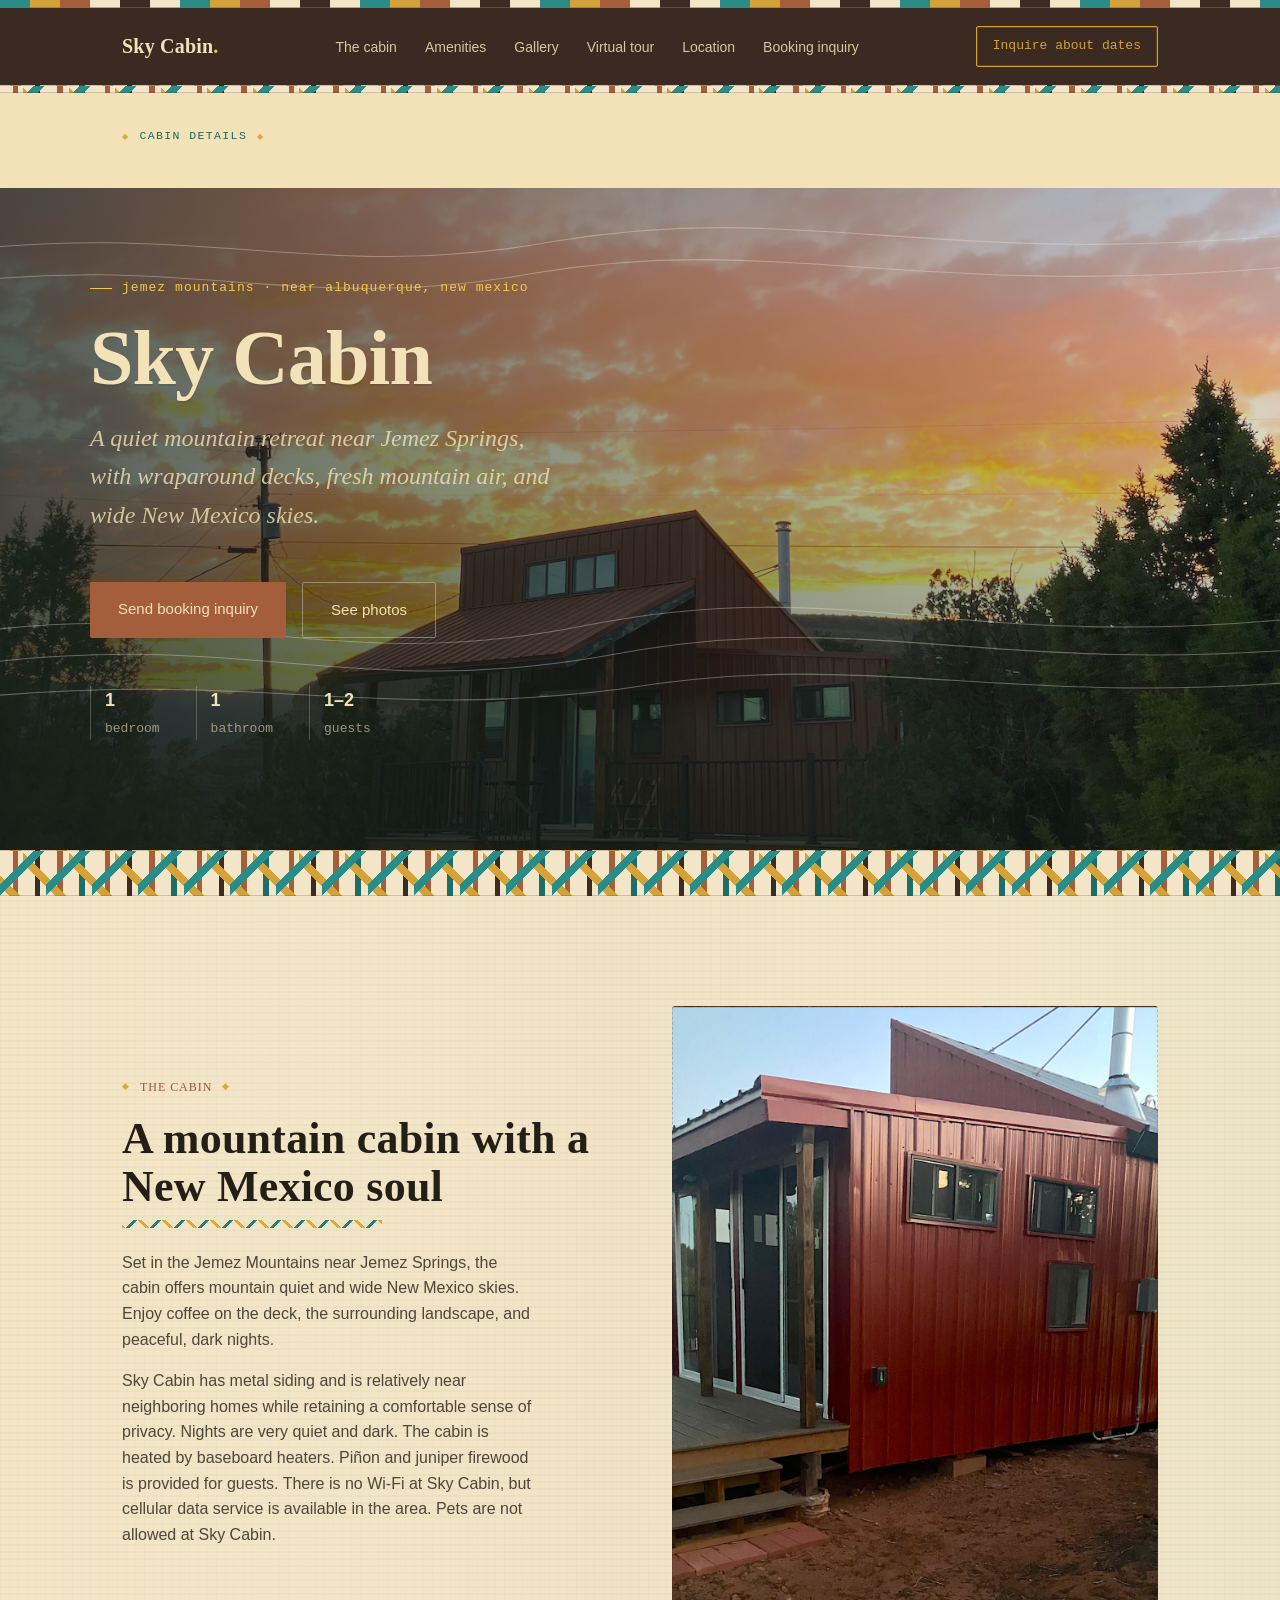
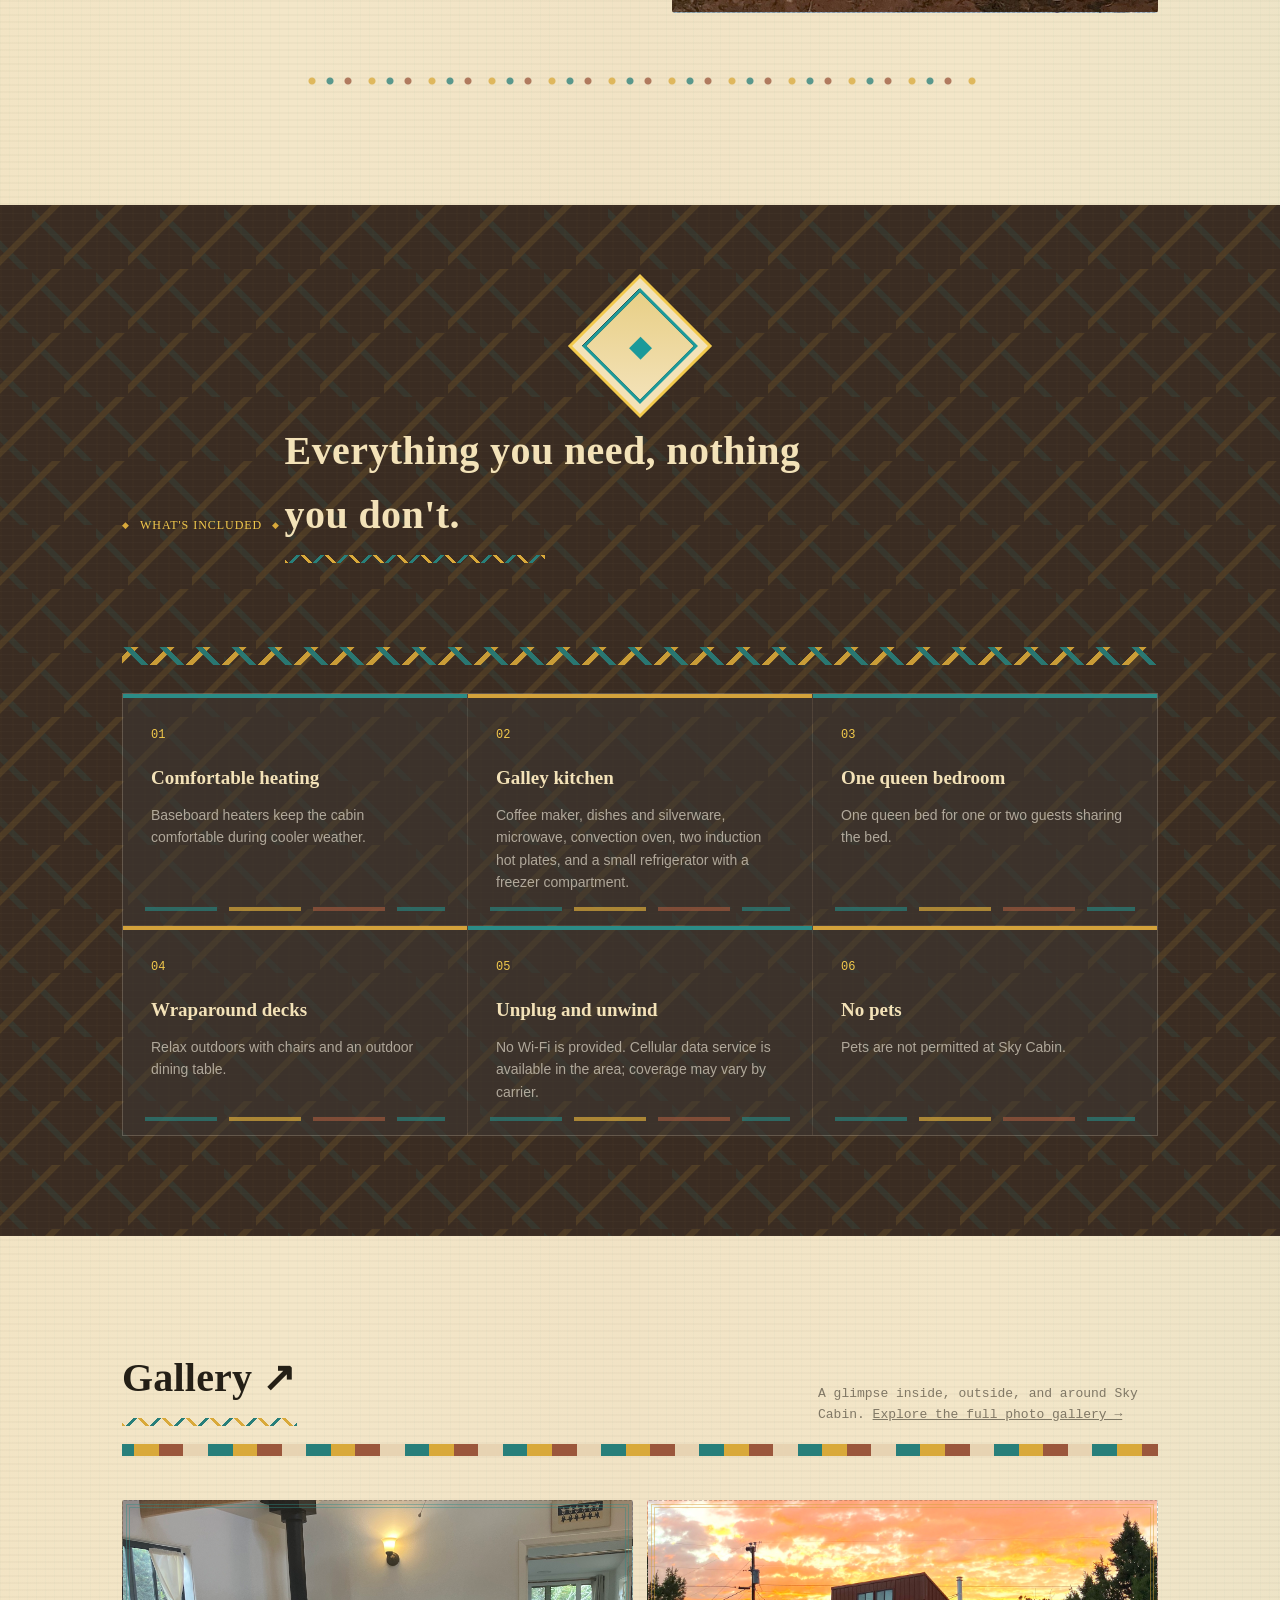
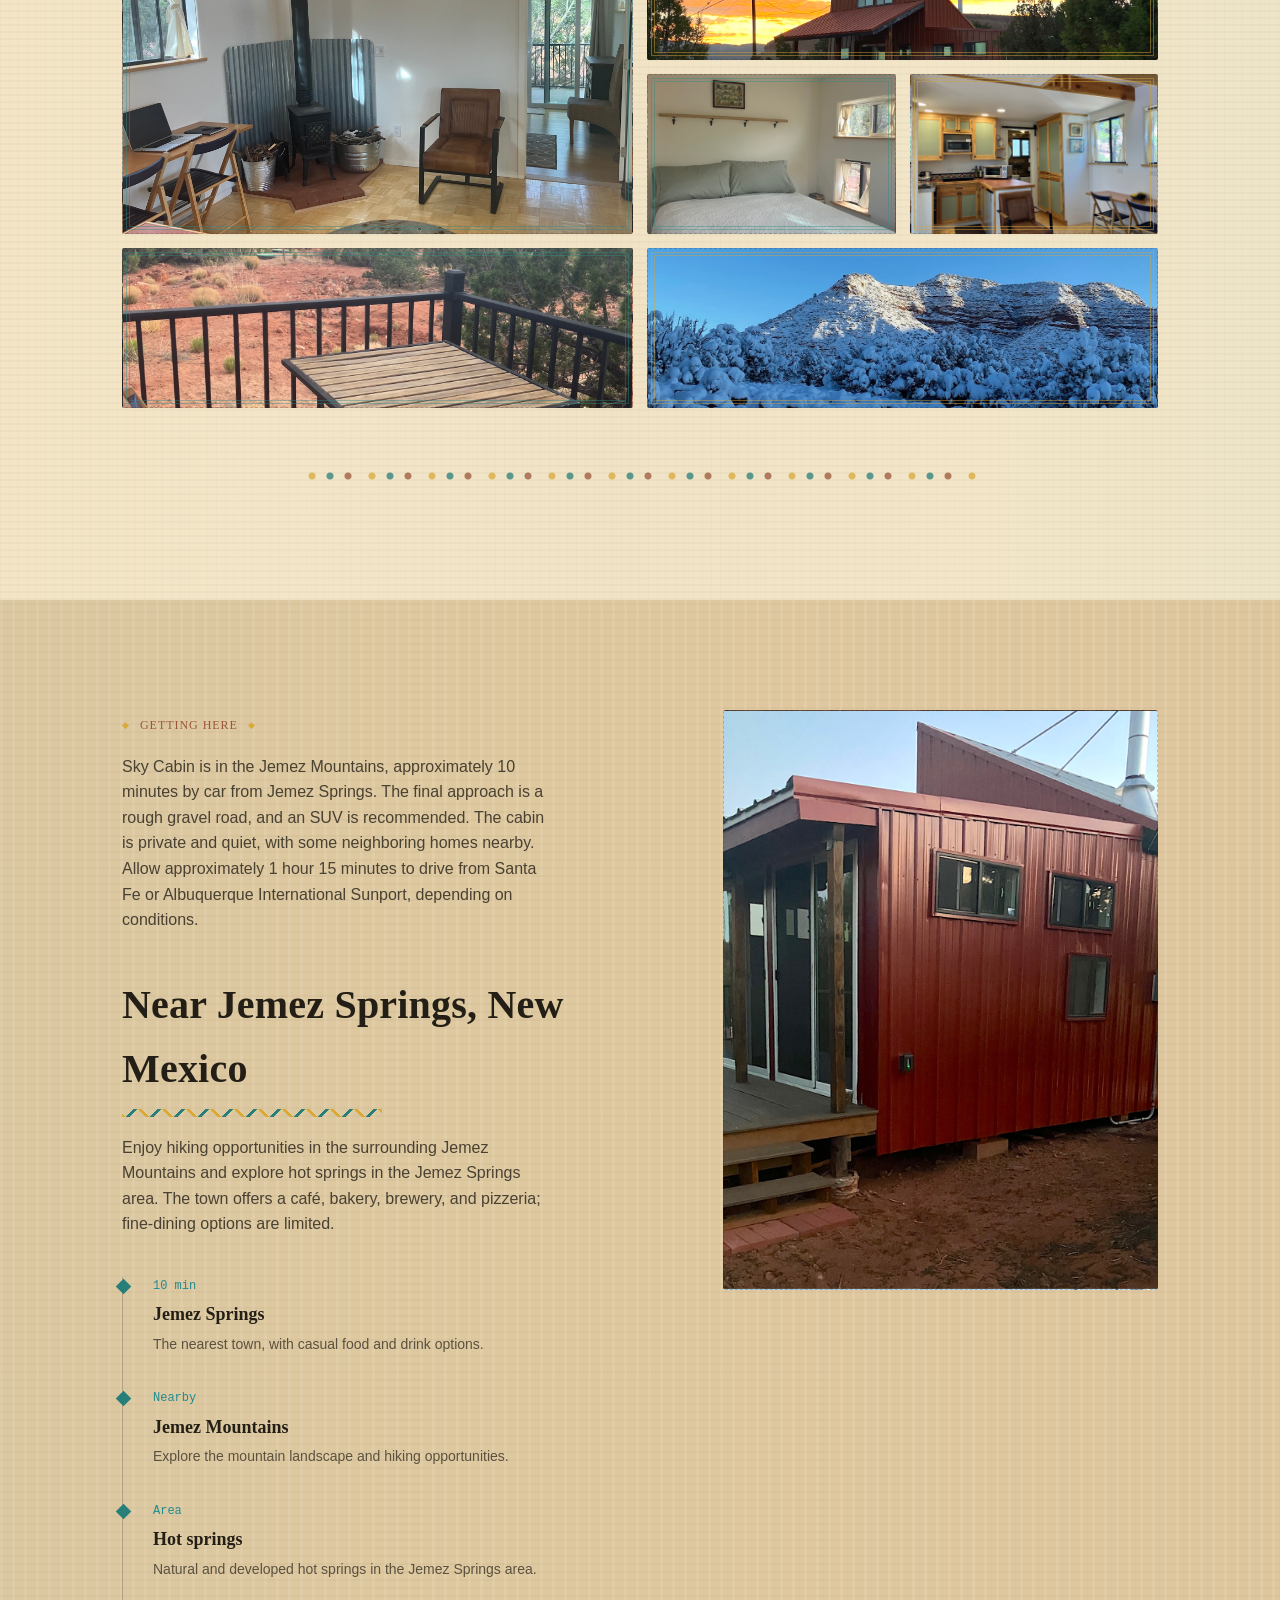
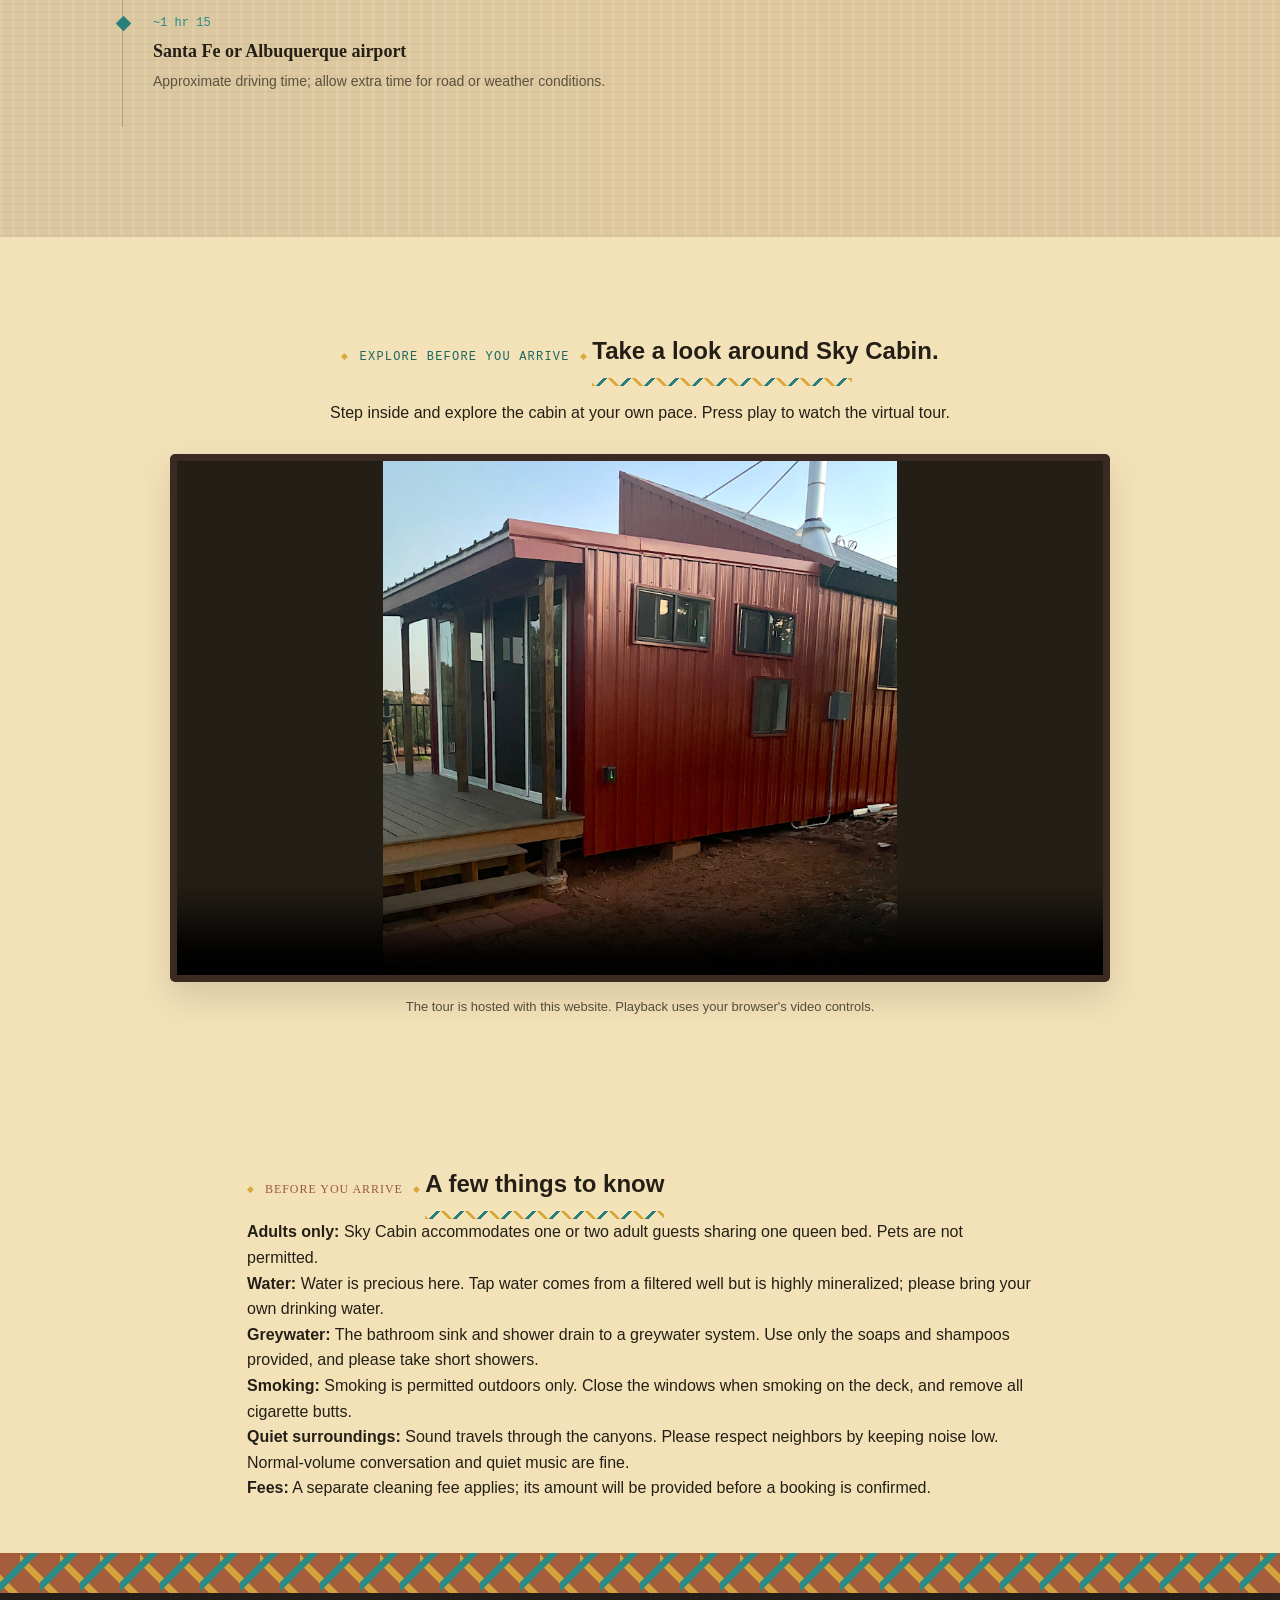
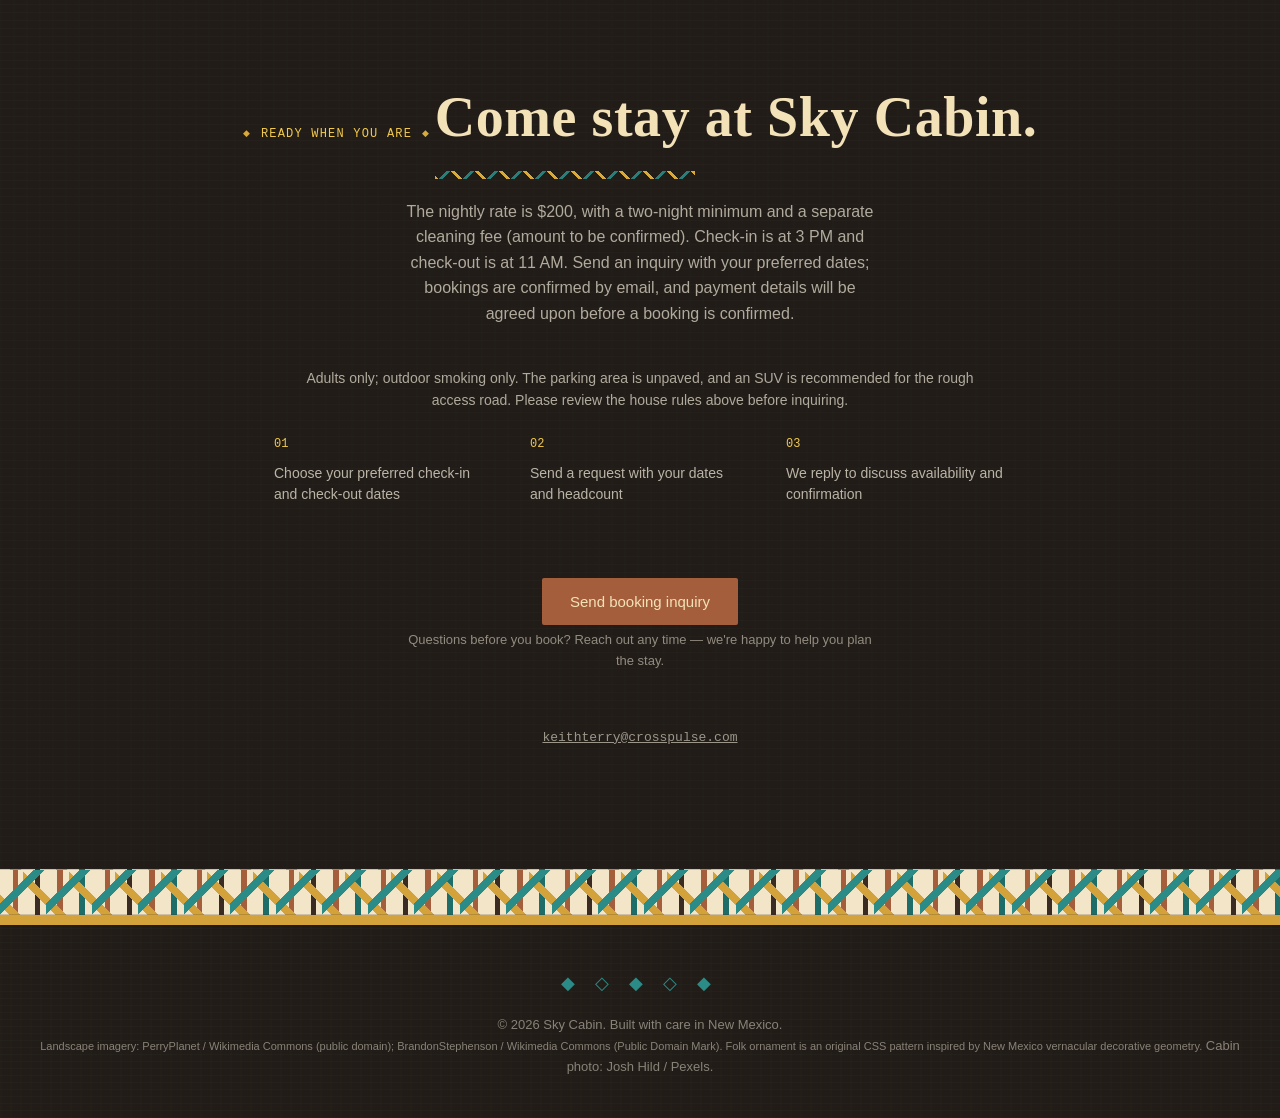
==== commit ddec0494: "Refresh homepage gallery with new Sky Cabin photos" ====
--- a/index.html
+++ b/index.html
@@ -1309,15 +1309,15 @@
   <div class="wrap">
     <div class="gallery-head">
       <h2 class="rug-title"><a href="gallery.html" style="color:inherit;text-decoration:none">Gallery ↗</a></h2>
-      <p>Sky Cabin and the changing seasons in the Jemez Mountains. <a href="gallery.html">Explore the full photo gallery →</a></p>
+      <p>A glimpse inside, outside, and around Sky Cabin. <a href="gallery.html">Explore the full photo gallery →</a></p>
     </div>
     <div class="gallery-grid">
-      <a class="photo g1 real-photo gallery-zoom" href="images/SkyCabinBackExterior.jpg" data-caption="Sky Cabin back exterior" aria-label="Enlarge: Sky Cabin back exterior" style="background-image:url('images/SkyCabinBackExterior.jpg'); background-position:center;"></a>
-      <a class="photo g2 real-photo gallery-zoom" href="images/SkyCabinSunset.jpg" data-caption="Sky Cabin at sunset" aria-label="Enlarge: Sky Cabin at sunset" style="background-image:url('images/SkyCabinSunset.jpg'); background-position:center;"></a>
-      <a class="photo g3 real-photo gallery-zoom" href="images/JemezMtsWinter.jpeg" data-caption="Jemez Mountains in winter" aria-label="Enlarge: Jemez Mountains in winter" style="background-image:url('images/JemezMtsWinter.jpeg'); background-position:center;"></a>
-      <a class="photo g4 real-photo gallery-zoom" href="images/SkyCabinBackExterior.jpg" data-caption="Sky Cabin back exterior" aria-label="Enlarge: Sky Cabin back exterior" style="background-image:url('images/SkyCabinBackExterior.jpg'); background-position:center;"></a>
-      <a class="photo g5 real-photo gallery-zoom" href="images/SkyCabinBackExterior.jpg" data-caption="Sky Cabin back exterior" aria-label="Enlarge: Sky Cabin back exterior" style="background-image:url('images/SkyCabinBackExterior.jpg'); background-position:center;"></a>
-      <a class="photo g6 real-photo gallery-zoom" href="images/SkyCabinSunset.jpg" data-caption="Sky Cabin at sunset" aria-label="Enlarge: Sky Cabin at sunset" style="background-image:url('images/SkyCabinSunset.jpg'); background-position:center;"></a>
+      <a class="photo g1 real-photo gallery-zoom" href="images/LivingRoom.jpeg" data-caption="Sky Cabin living room" aria-label="Enlarge: Sky Cabin living room" style="background-image:url('images/LivingRoom.jpeg'); background-position:center;"></a>
+      <a class="photo g2 real-photo gallery-zoom" href="images/SkyCabinSunset.jpg" data-caption="Sky Cabin sunset" aria-label="Enlarge: Sky Cabin sunset" style="background-image:url('images/SkyCabinSunset.jpg'); background-position:center;"></a>
+      <a class="photo g3 real-photo gallery-zoom" href="images/Bed.jpeg" data-caption="Sky Cabin bedroom" aria-label="Enlarge: Sky Cabin bedroom" style="background-image:url('images/Bed.jpeg'); background-position:center;"></a>
+      <a class="photo g4 real-photo gallery-zoom" href="images/KitchenDiningRoom.jpeg" data-caption="Kitchen and dining area" aria-label="Enlarge: Kitchen and dining area" style="background-image:url('images/KitchenDiningRoom.jpeg'); background-position:center;"></a>
+      <a class="photo g5 real-photo gallery-zoom" href="images/Outdoor%20Table.jpeg" data-caption="Outdoor dining table" aria-label="Enlarge: Outdoor dining table" style="background-image:url('images/Outdoor%20Table.jpeg'); background-position:center;"></a>
+      <a class="photo g6 real-photo gallery-zoom" href="images/JemezMtsWinter.jpeg" data-caption="Jemez Mountains in winter" aria-label="Enlarge: Jemez Mountains in winter" style="background-image:url('images/JemezMtsWinter.jpeg'); background-position:center;"></a>
     </div>
   </div>
 </section>
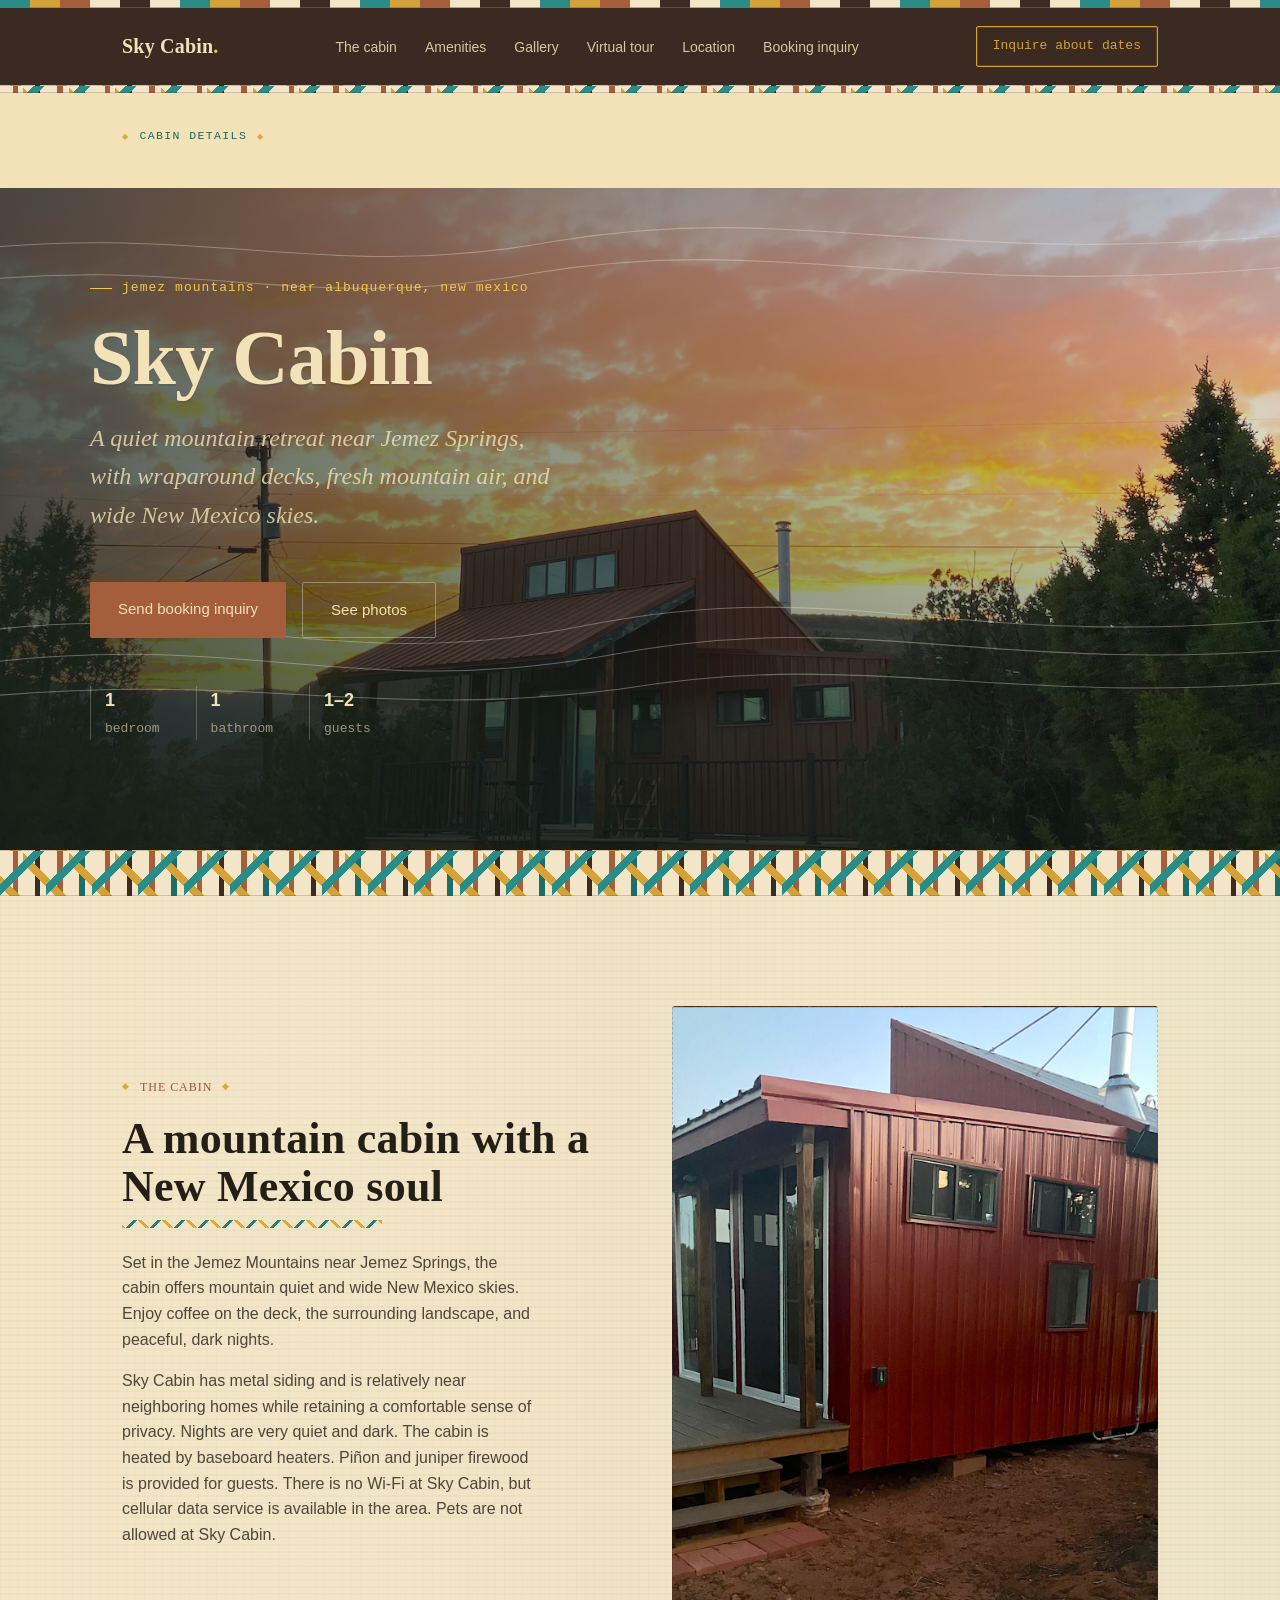
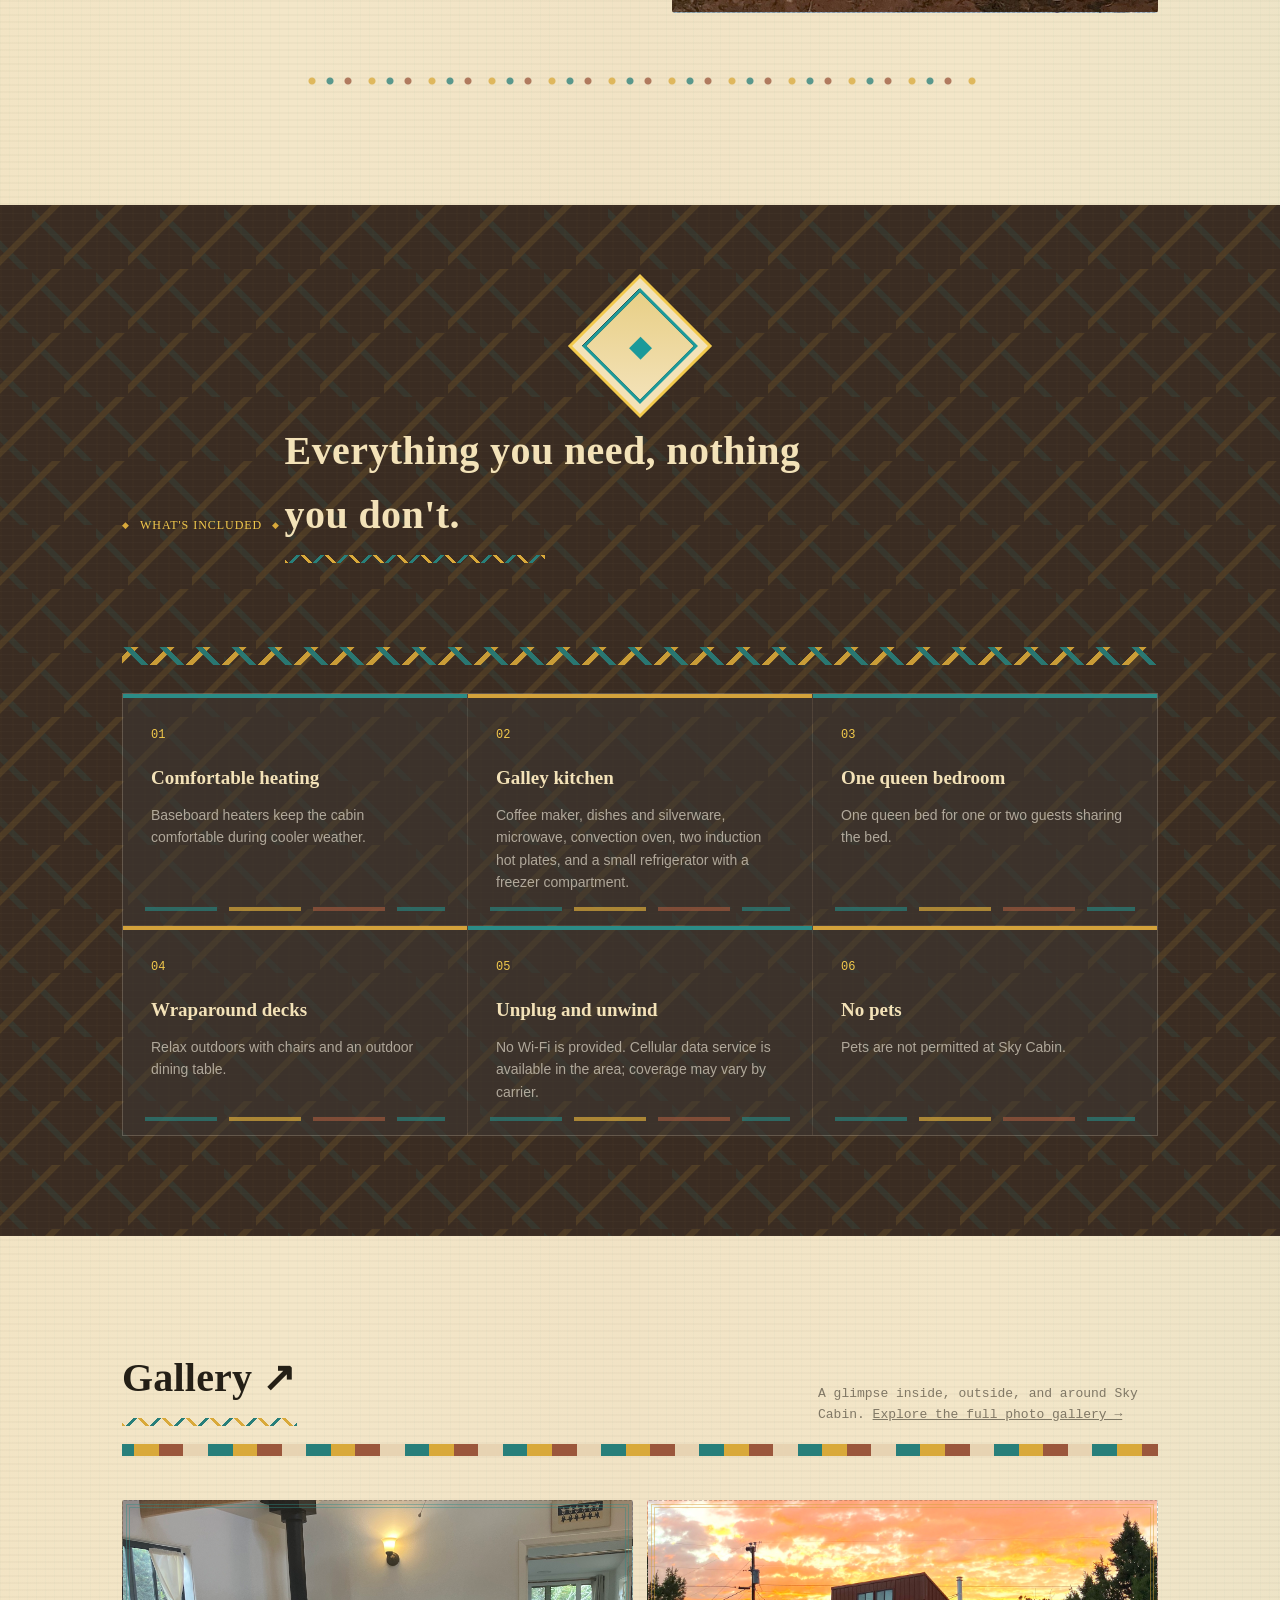
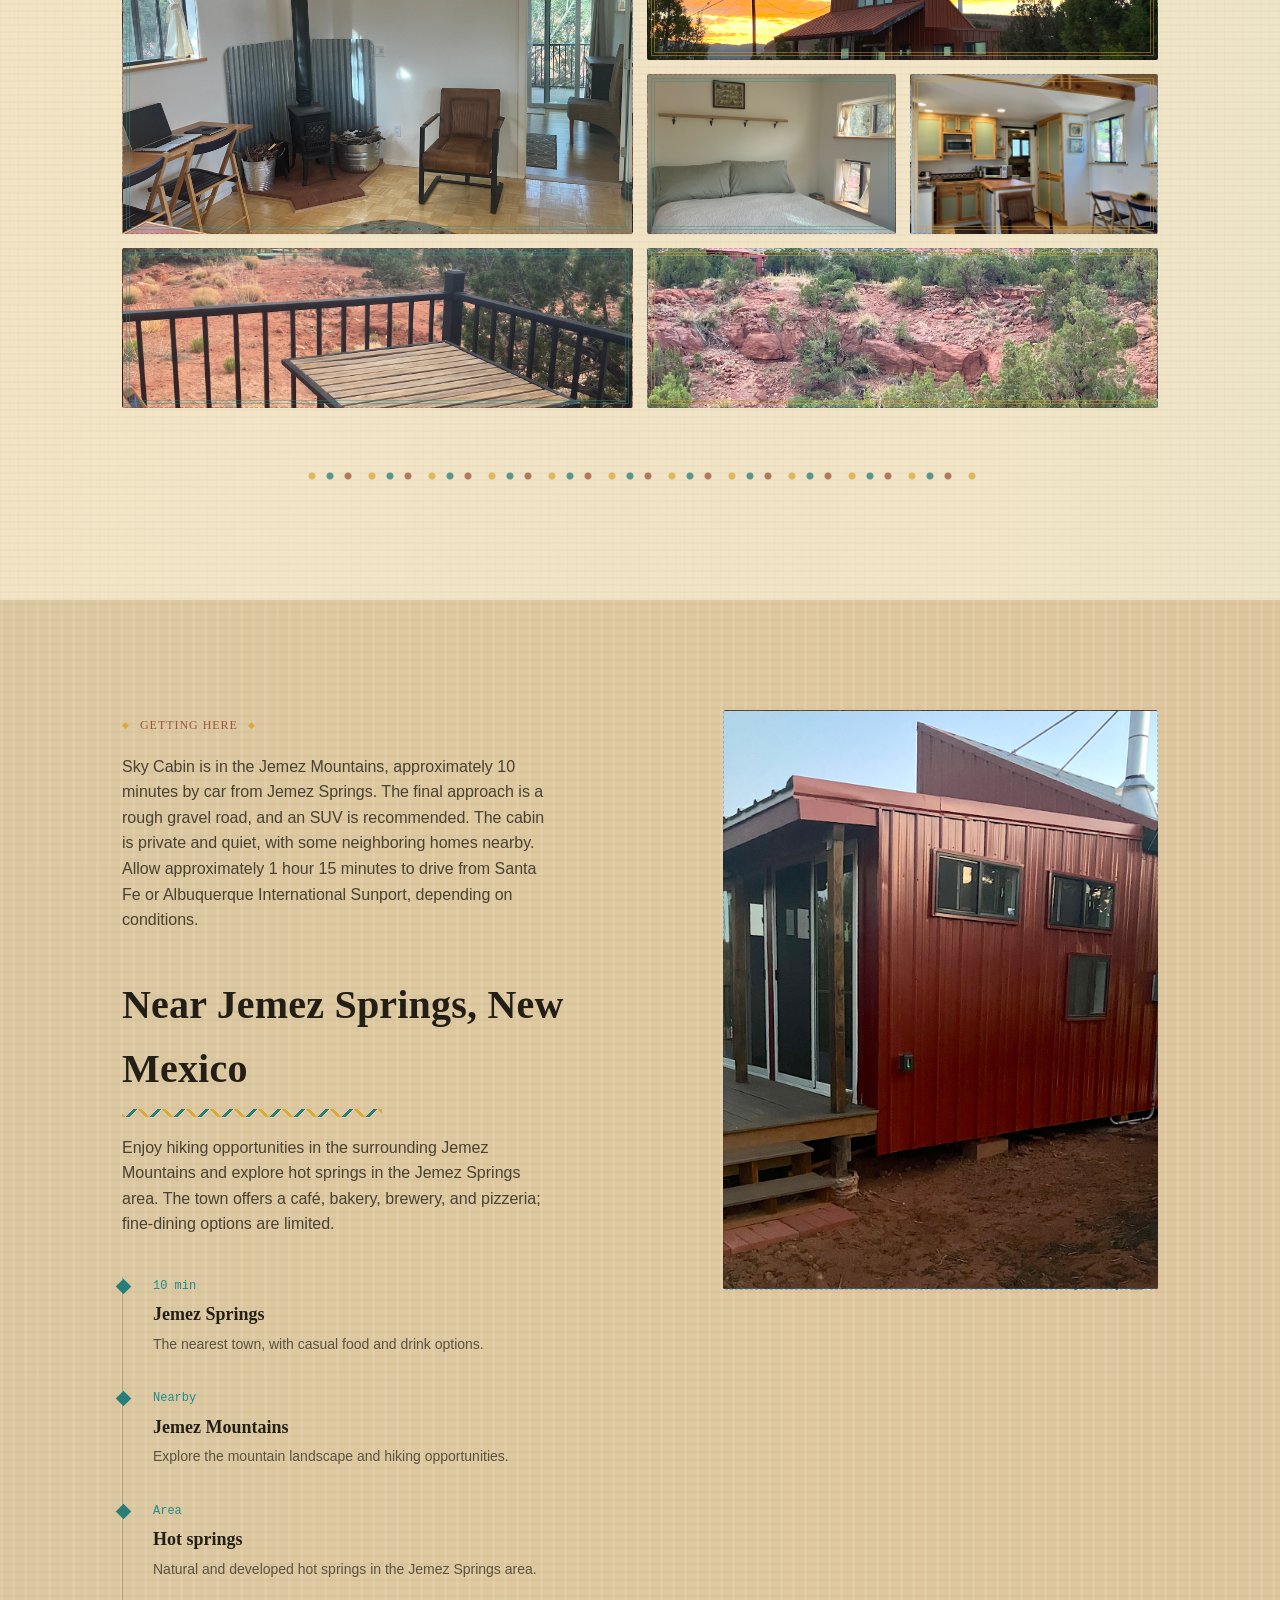
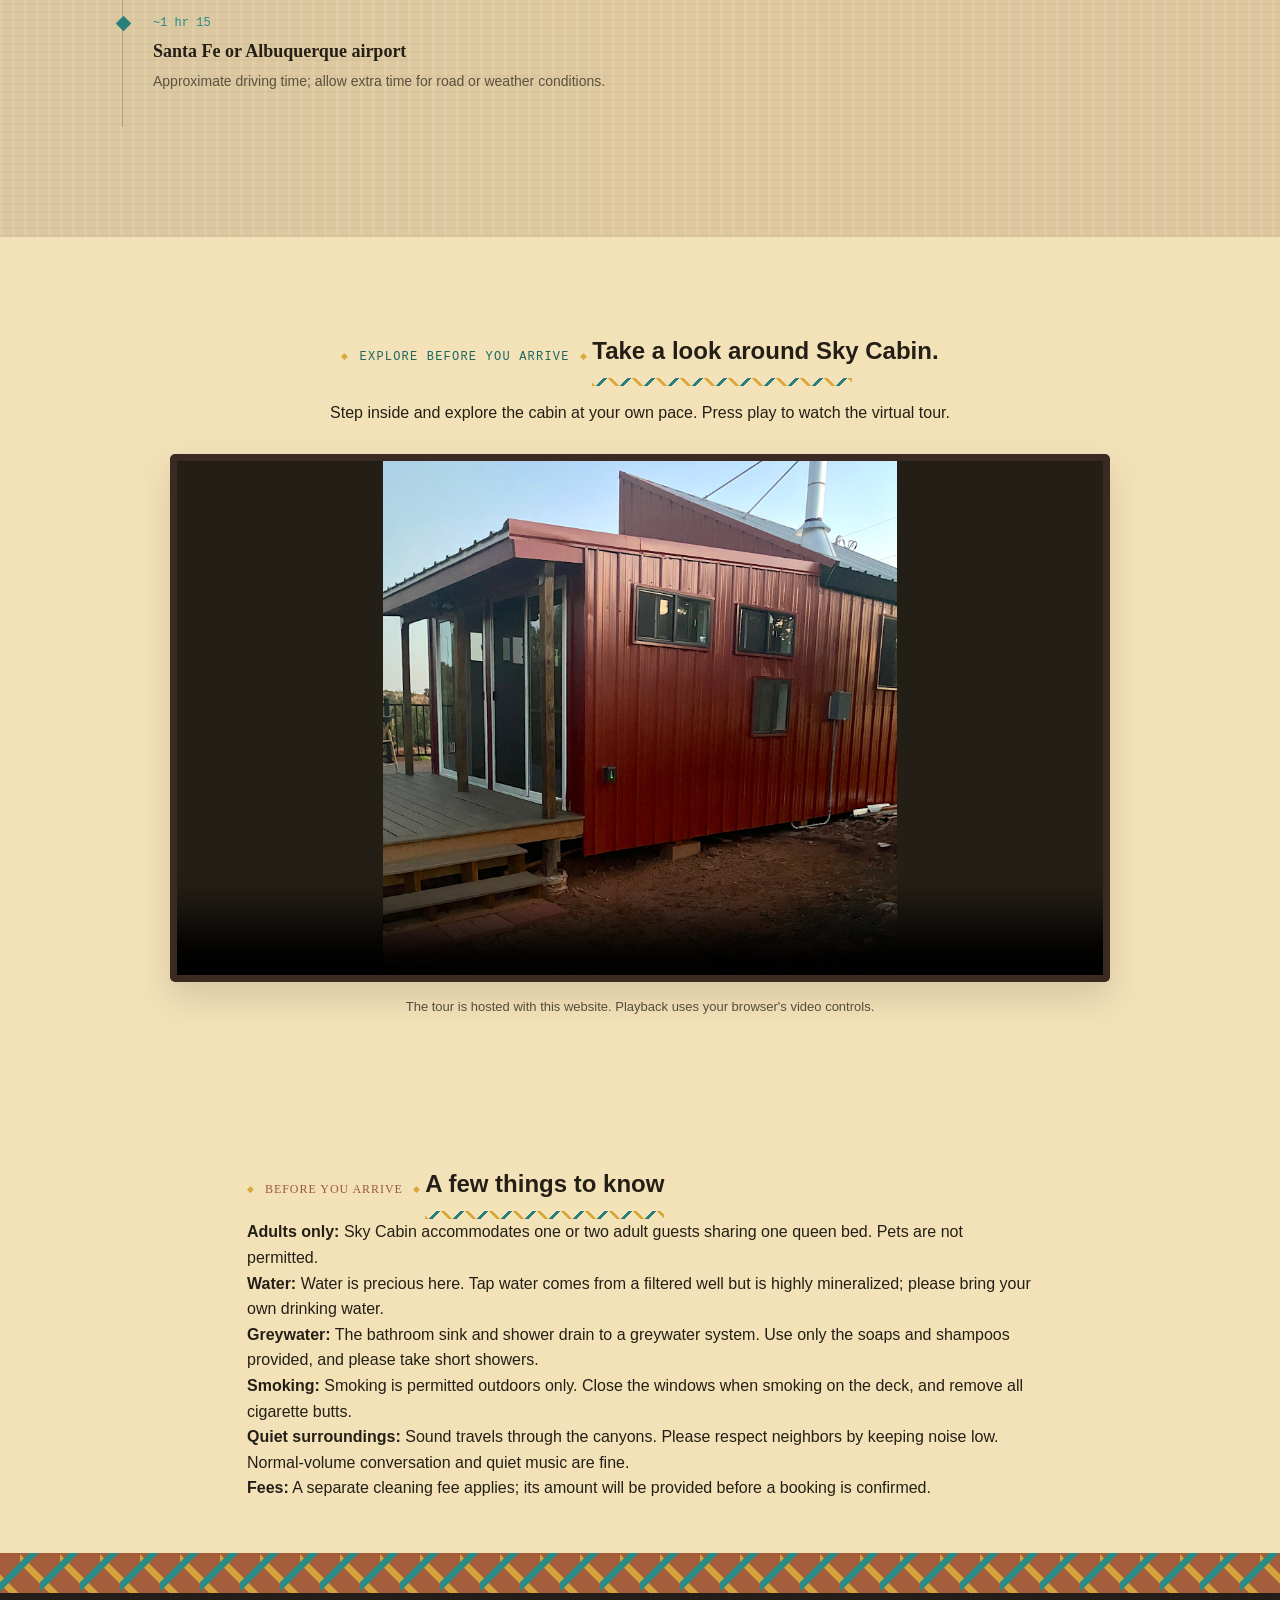
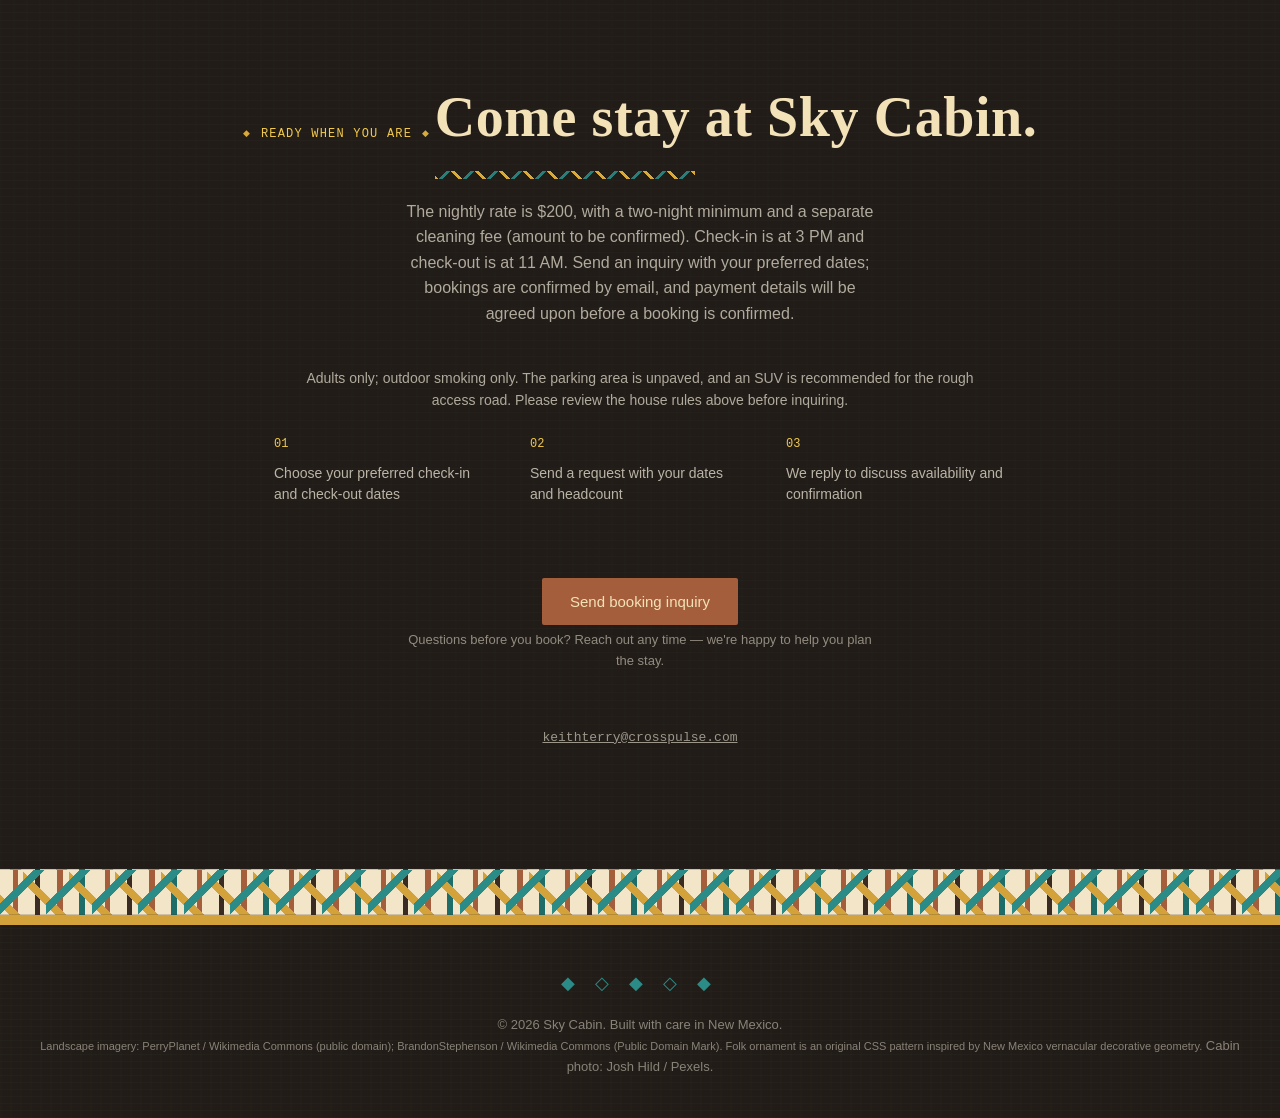
==== commit 046a8b3c: "Feature new cabin and mountain photograph on homepage gallery" ====
--- a/index.html
+++ b/index.html
@@ -1317,7 +1317,7 @@
       <a class="photo g3 real-photo gallery-zoom" href="images/Bed.jpeg" data-caption="Sky Cabin bedroom" aria-label="Enlarge: Sky Cabin bedroom" style="background-image:url('images/Bed.jpeg'); background-position:center;"></a>
       <a class="photo g4 real-photo gallery-zoom" href="images/KitchenDiningRoom.jpeg" data-caption="Kitchen and dining area" aria-label="Enlarge: Kitchen and dining area" style="background-image:url('images/KitchenDiningRoom.jpeg'); background-position:center;"></a>
       <a class="photo g5 real-photo gallery-zoom" href="images/Outdoor%20Table.jpeg" data-caption="Outdoor dining table" aria-label="Enlarge: Outdoor dining table" style="background-image:url('images/Outdoor%20Table.jpeg'); background-position:center;"></a>
-      <a class="photo g6 real-photo gallery-zoom" href="images/JemezMtsWinter.jpeg" data-caption="Jemez Mountains in winter" aria-label="Enlarge: Jemez Mountains in winter" style="background-image:url('images/JemezMtsWinter.jpeg'); background-position:center;"></a>
+      <a class="photo g6 real-photo gallery-zoom" href="images/Cabin%2BMountain.jpeg" data-caption="Cabin and mountain view" aria-label="Enlarge: Cabin and mountain view" style="background-image:url('images/Cabin%2BMountain.jpeg'); background-position:center;"></a>
     </div>
   </div>
 </section>
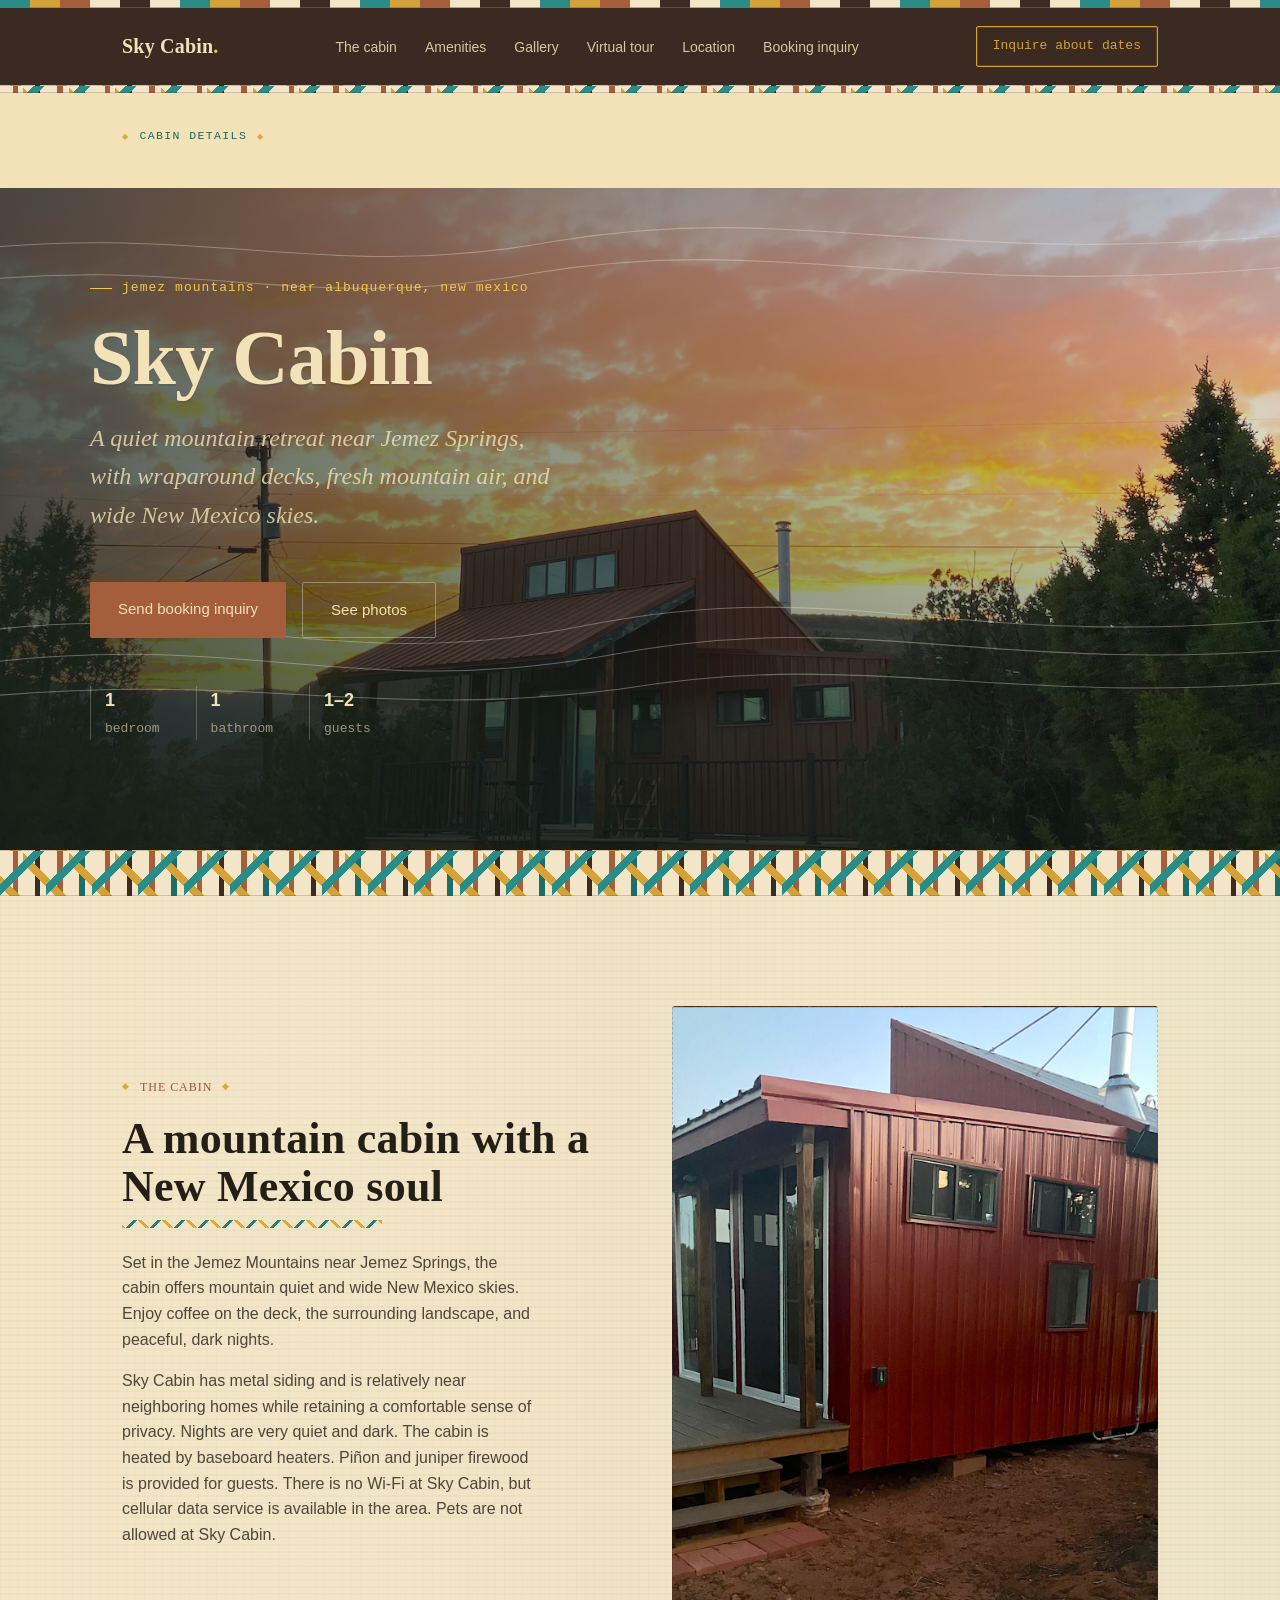
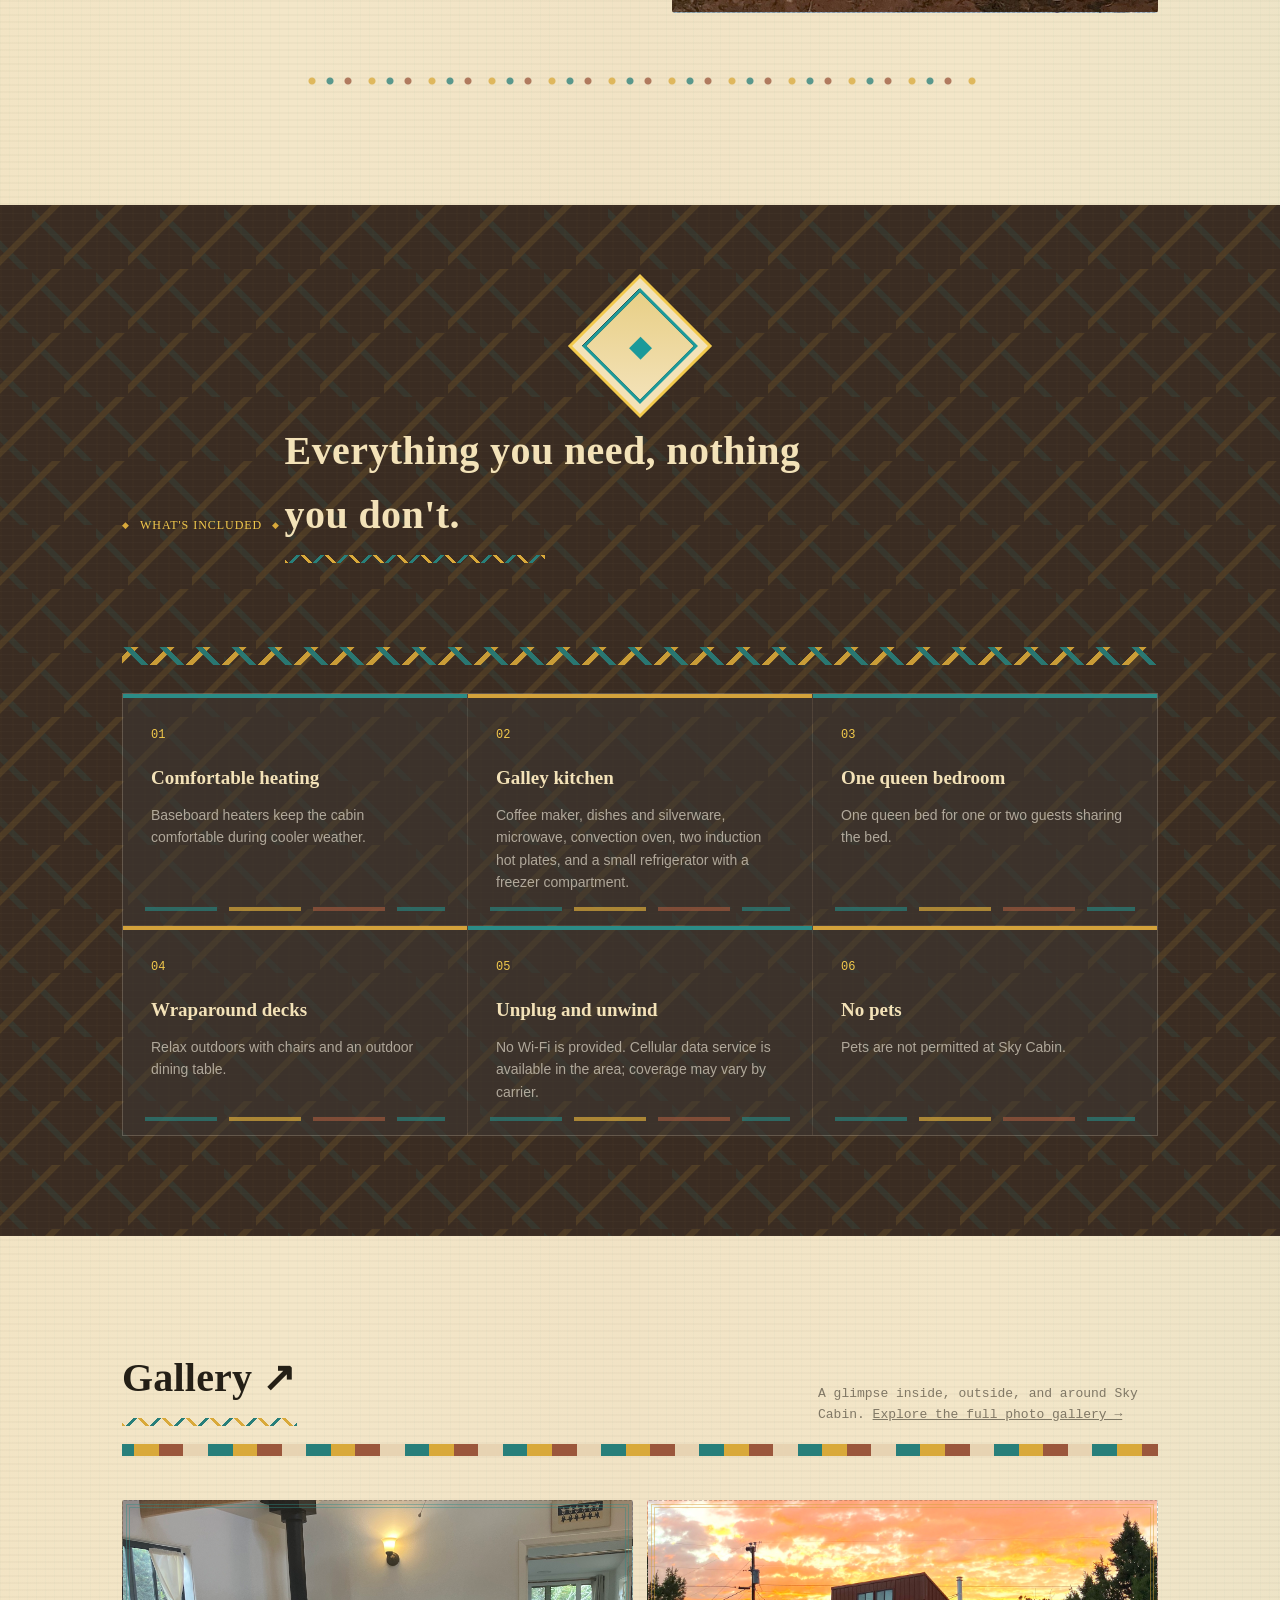
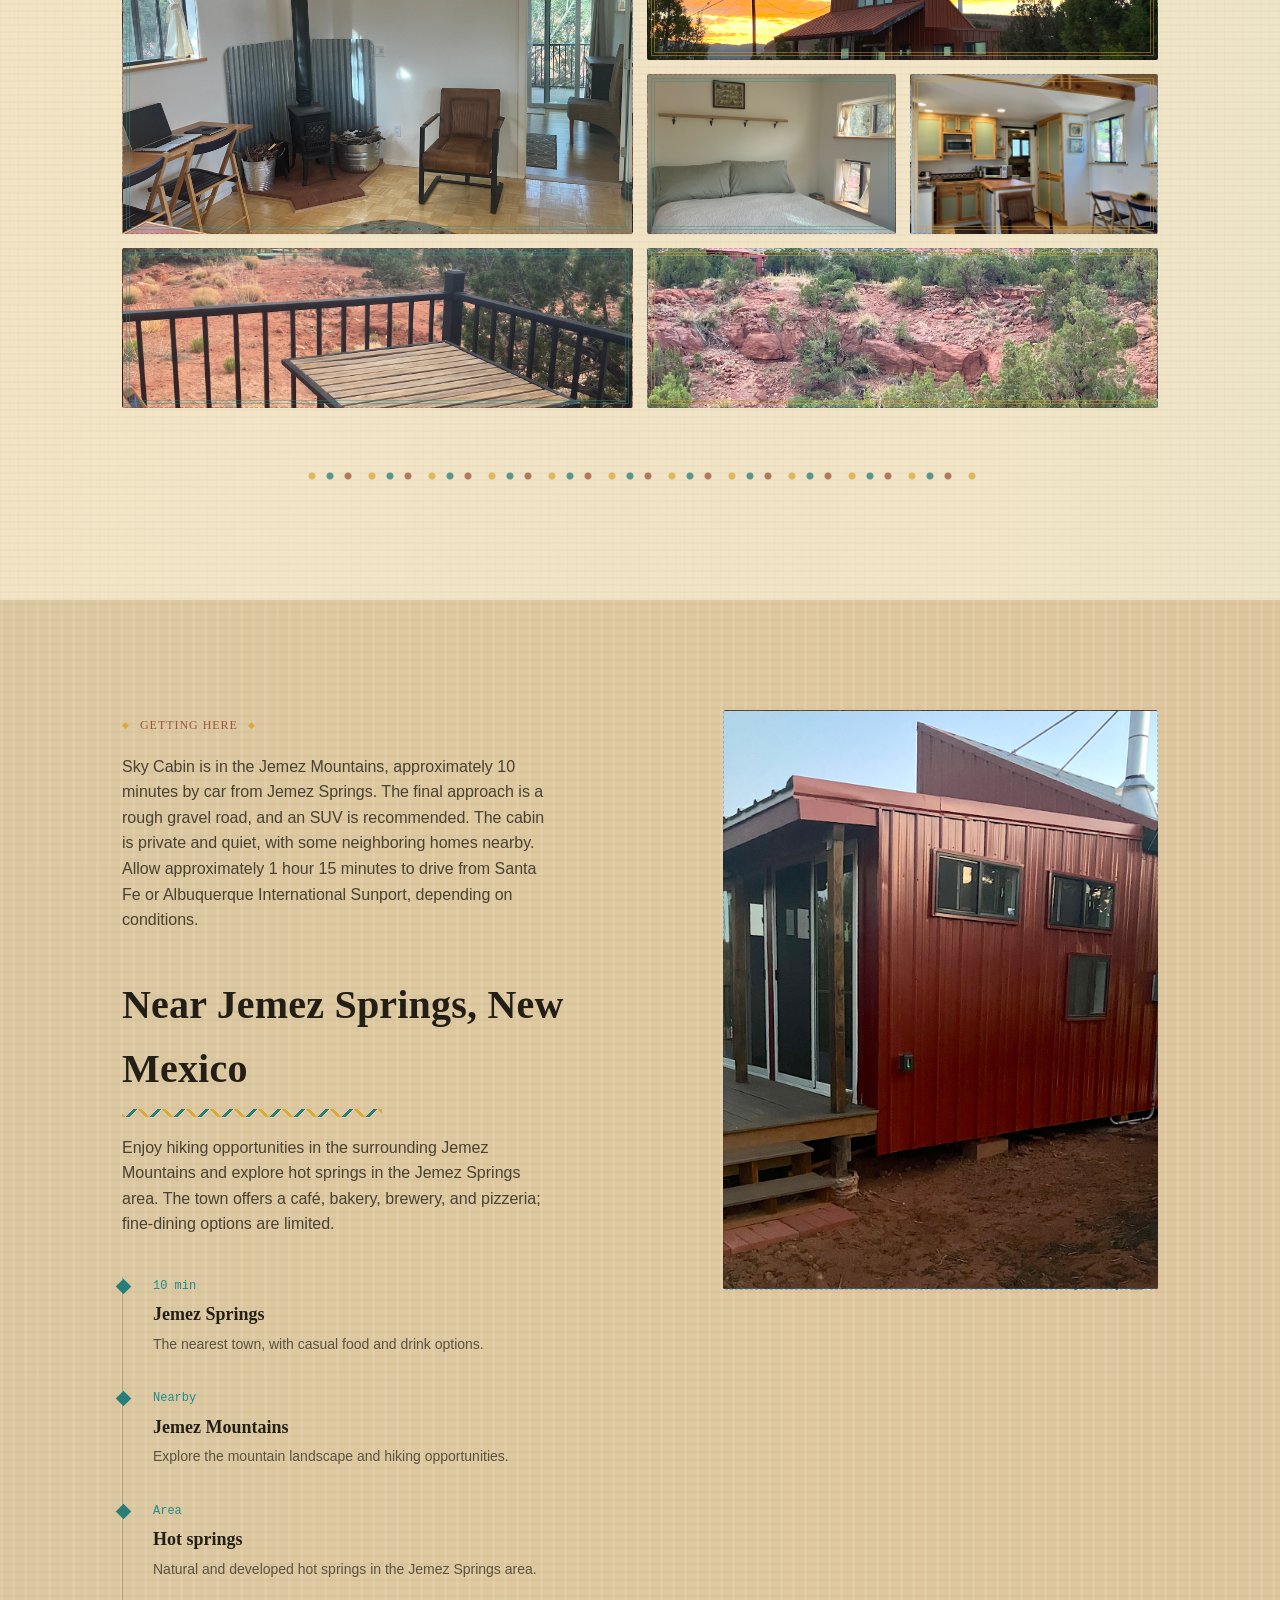
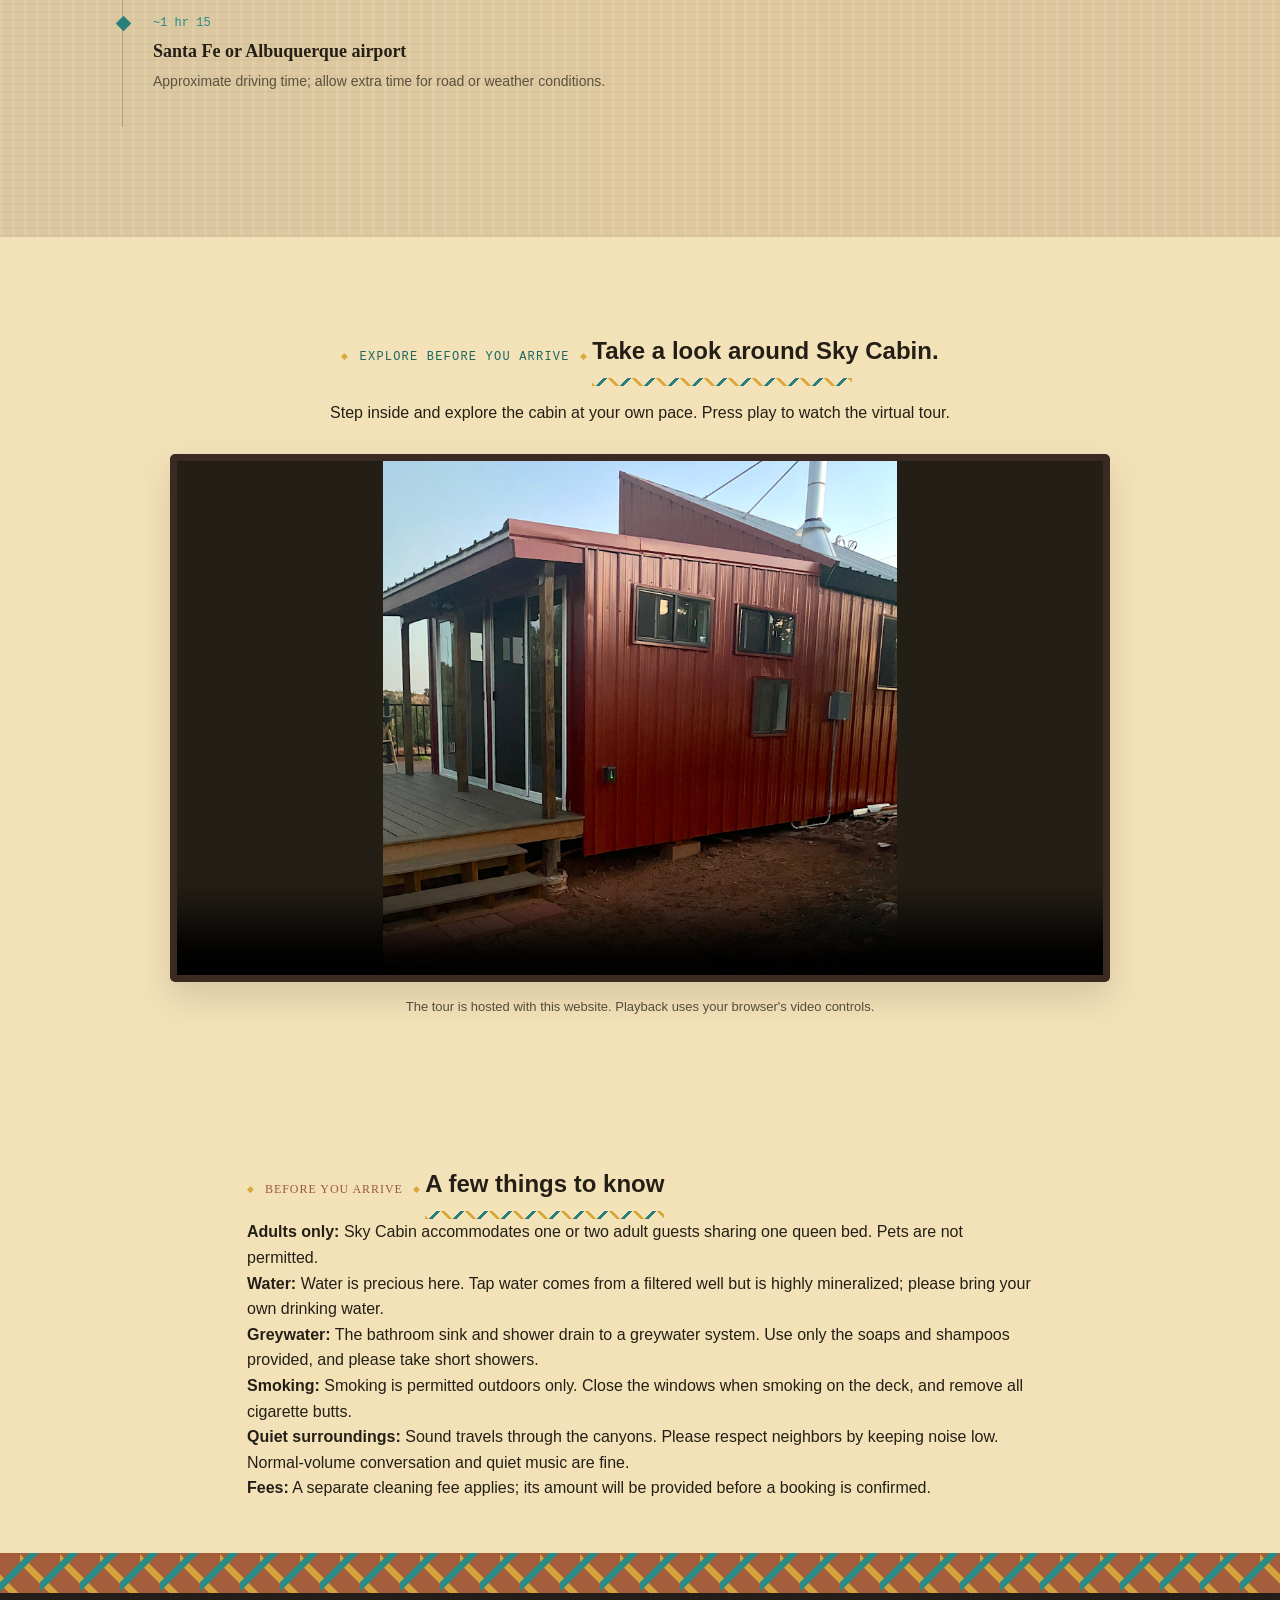
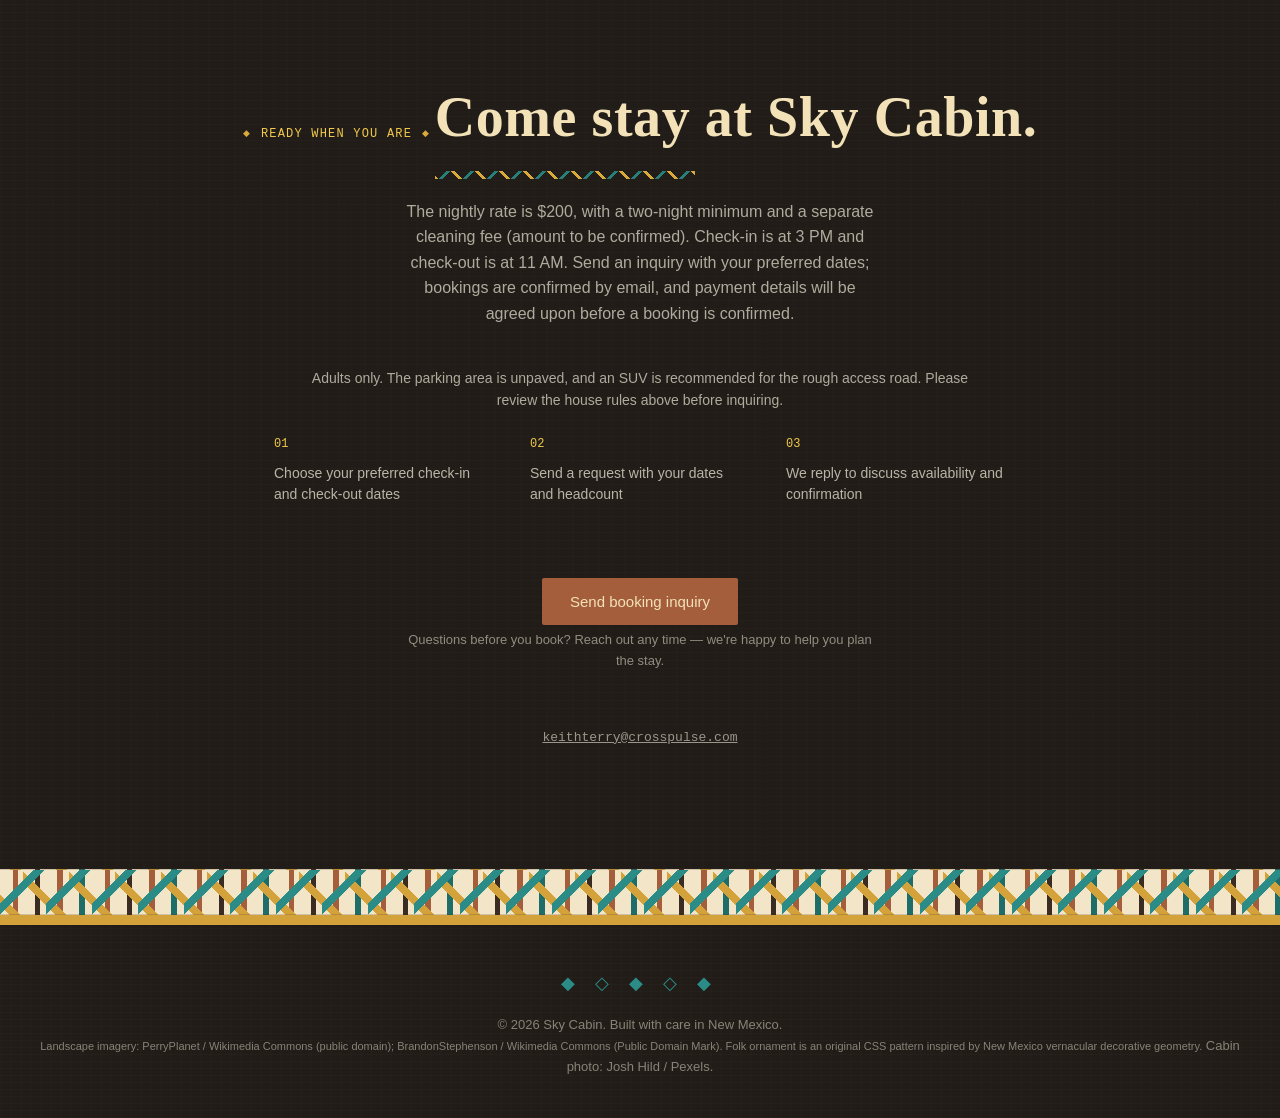
==== commit 1fa7052e: "Remove repeated smoking statement from homepage booking summary" ====
--- a/index.html
+++ b/index.html
@@ -1376,7 +1376,7 @@
   <div class="wrap">
     <div class="kicker" style="justify-content:center; display:flex; color:var(--brass);">Ready when you are</div>
     <h2 class="rug-title">Come stay at Sky Cabin.</h2>
-    <p>The nightly rate is $200, with a two-night minimum and a separate cleaning fee (amount to be confirmed). Check-in is at 3 PM and check-out is at 11 AM. Send an inquiry with your preferred dates; bookings are confirmed by email, and payment details will be agreed upon before a booking is confirmed.</p><p style="font-size:14px; margin:12px auto 24px; max-width:680px;">Adults only; outdoor smoking only. The parking area is unpaved, and an SUV is recommended for the rough access road. Please review the house rules above before inquiring.</p>
+    <p>The nightly rate is $200, with a two-night minimum and a separate cleaning fee (amount to be confirmed). Check-in is at 3 PM and check-out is at 11 AM. Send an inquiry with your preferred dates; bookings are confirmed by email, and payment details will be agreed upon before a booking is confirmed.</p><p style="font-size:14px; margin:12px auto 24px; max-width:680px;">Adults only. The parking area is unpaved, and an SUV is recommended for the rough access road. Please review the house rules above before inquiring.</p>
     <div class="booking-steps">
       <div class="booking-step">
         <span class="bs-num">01</span>
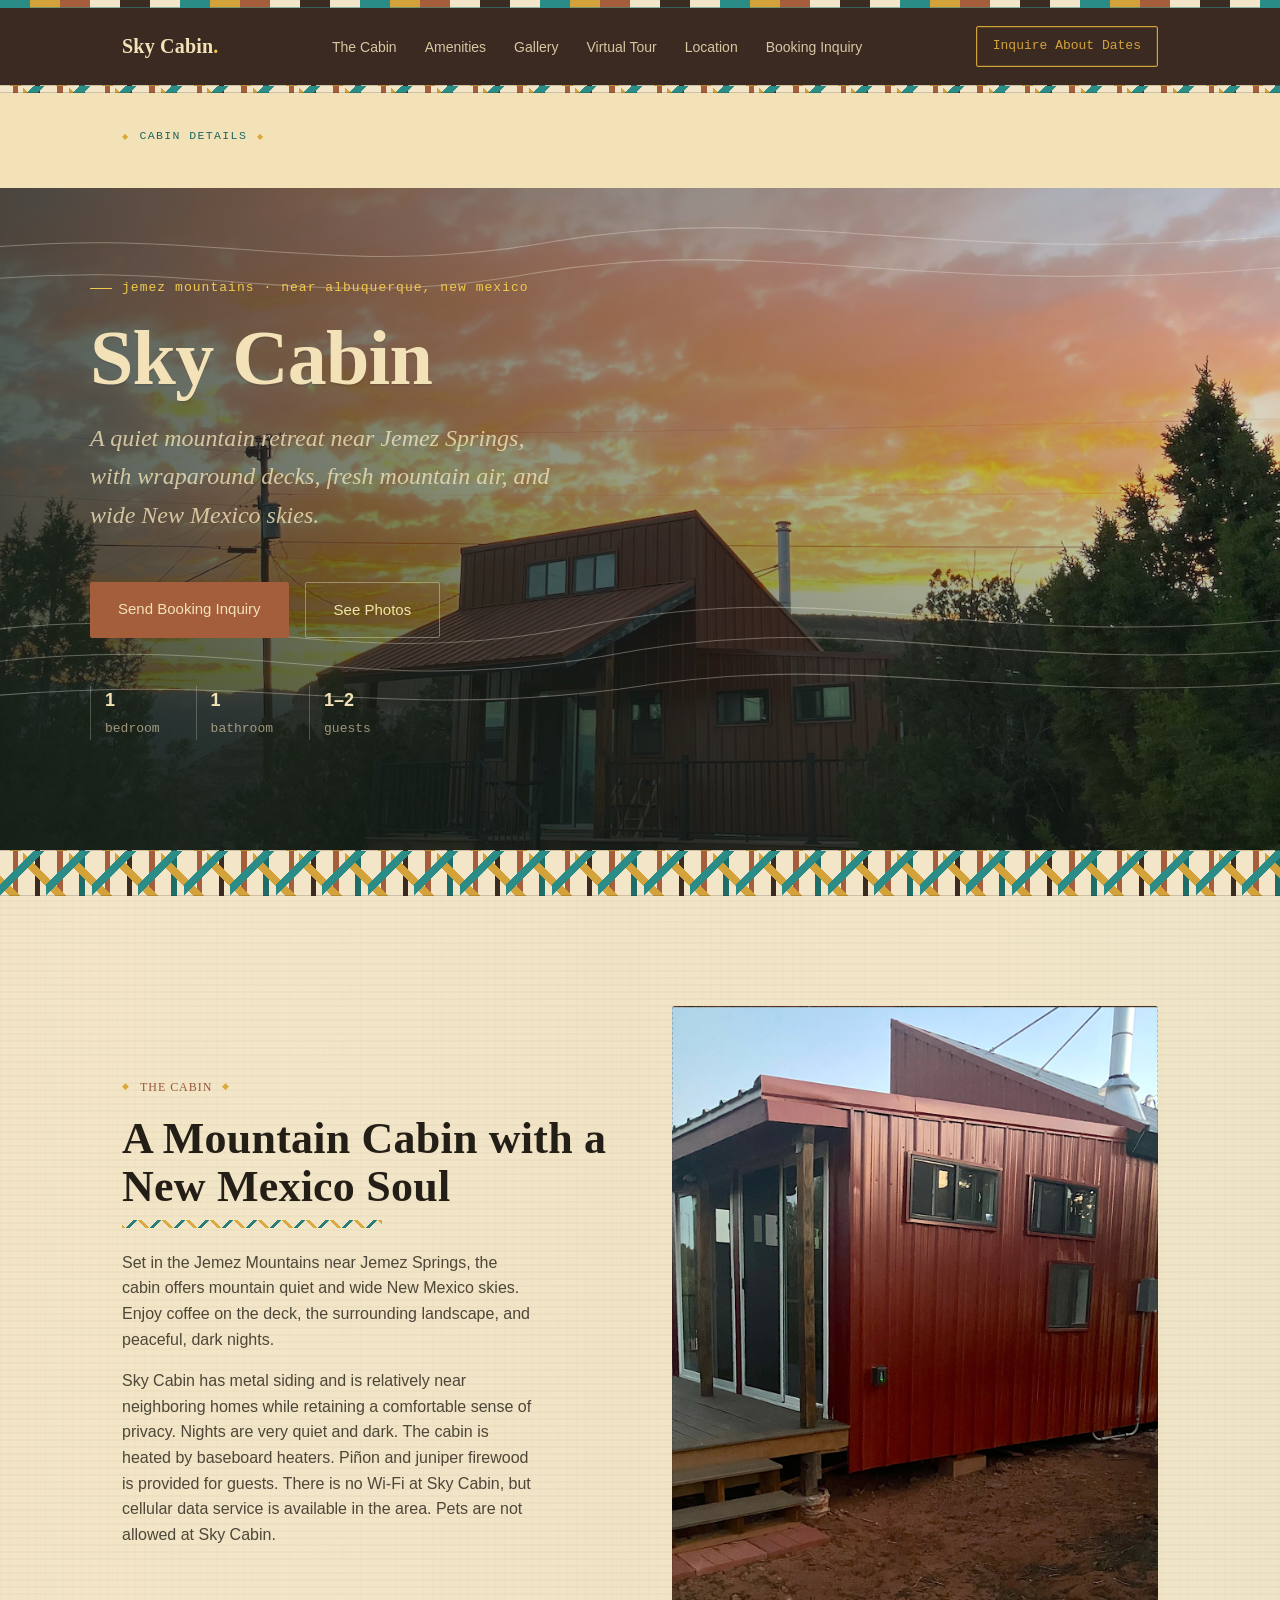
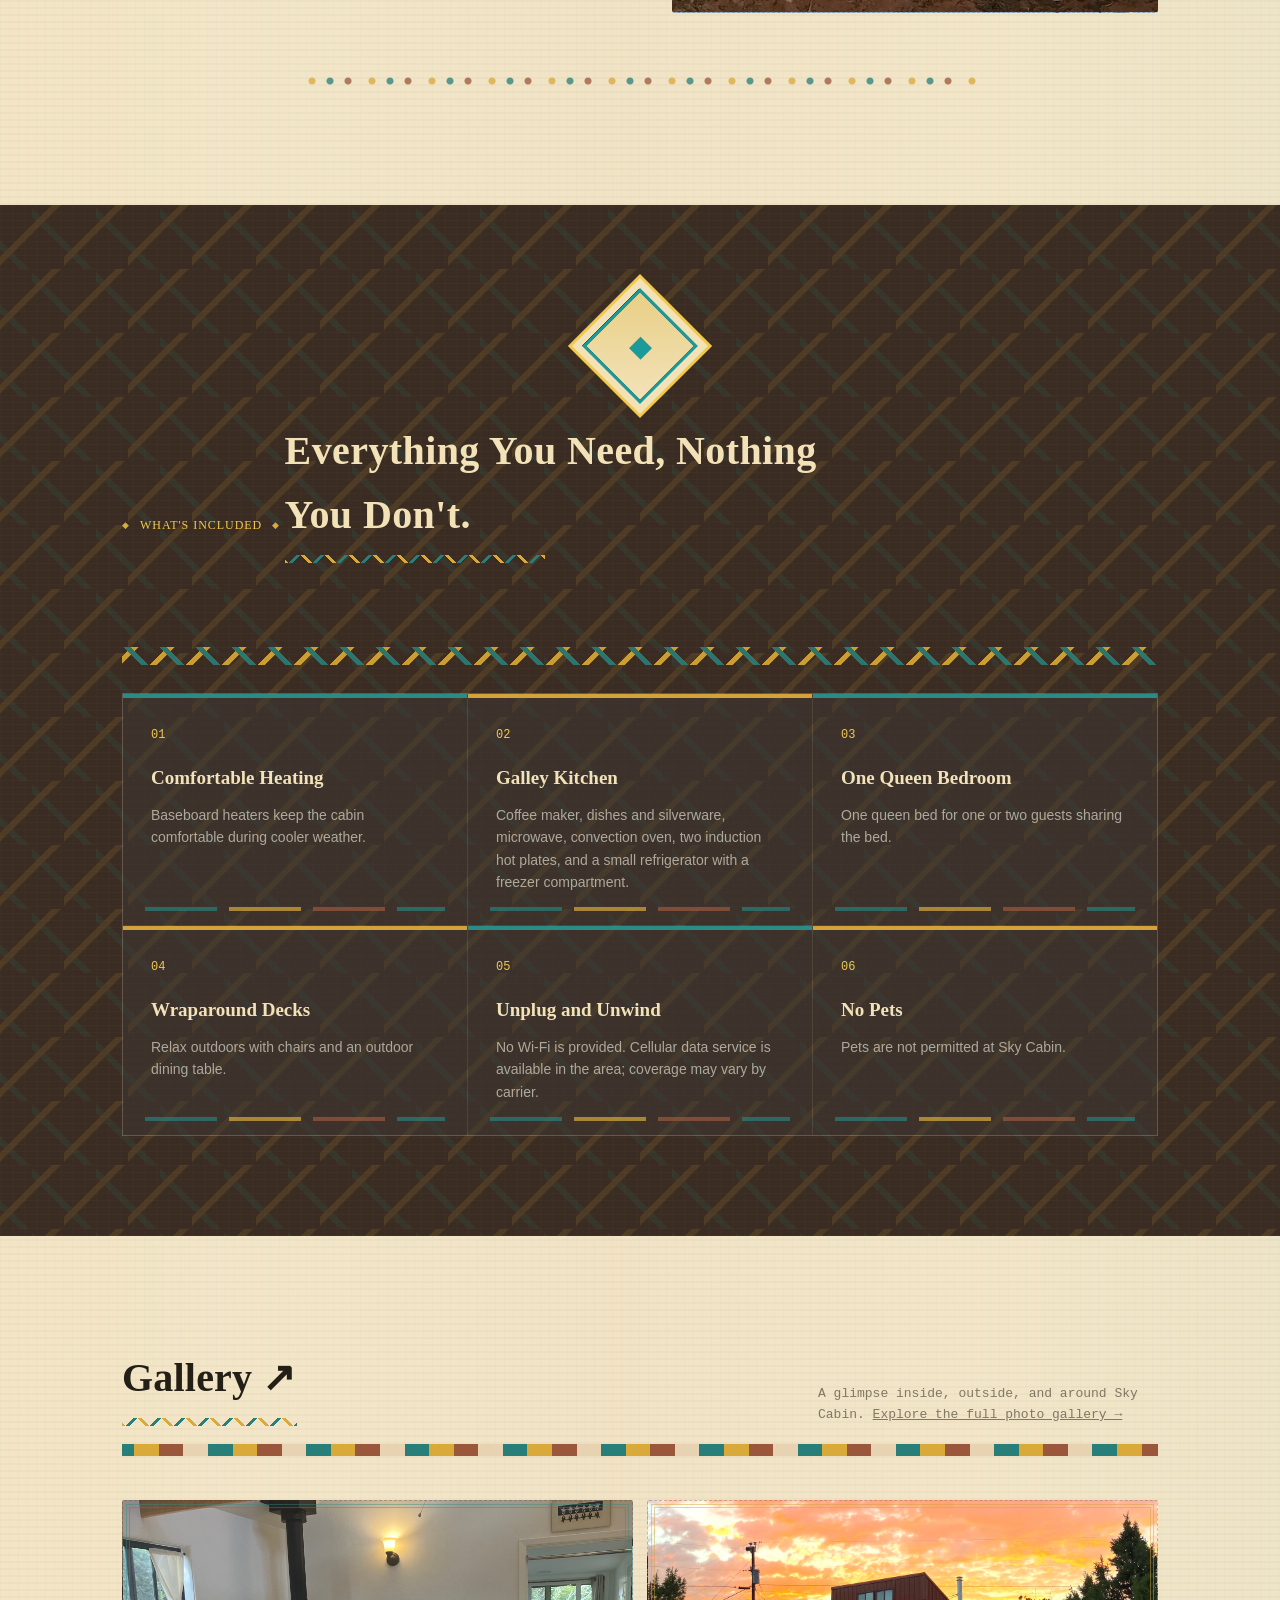
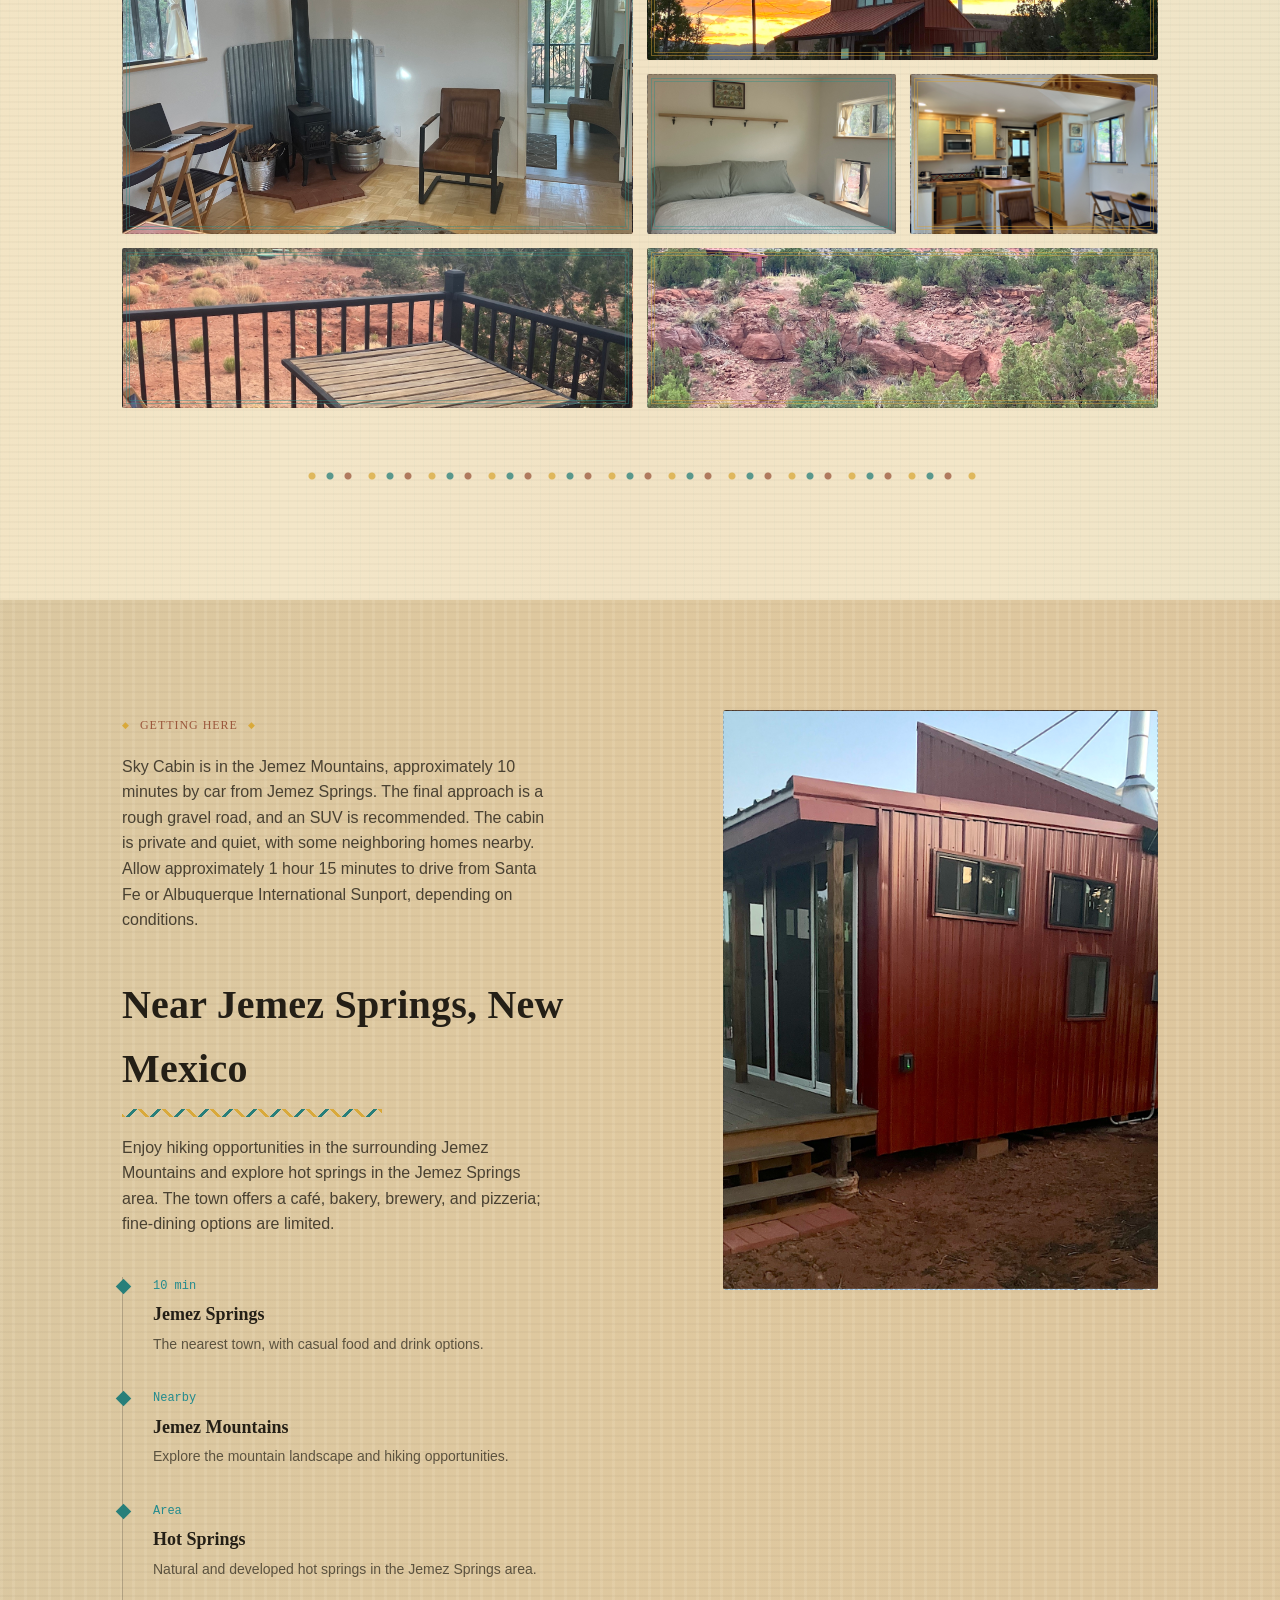
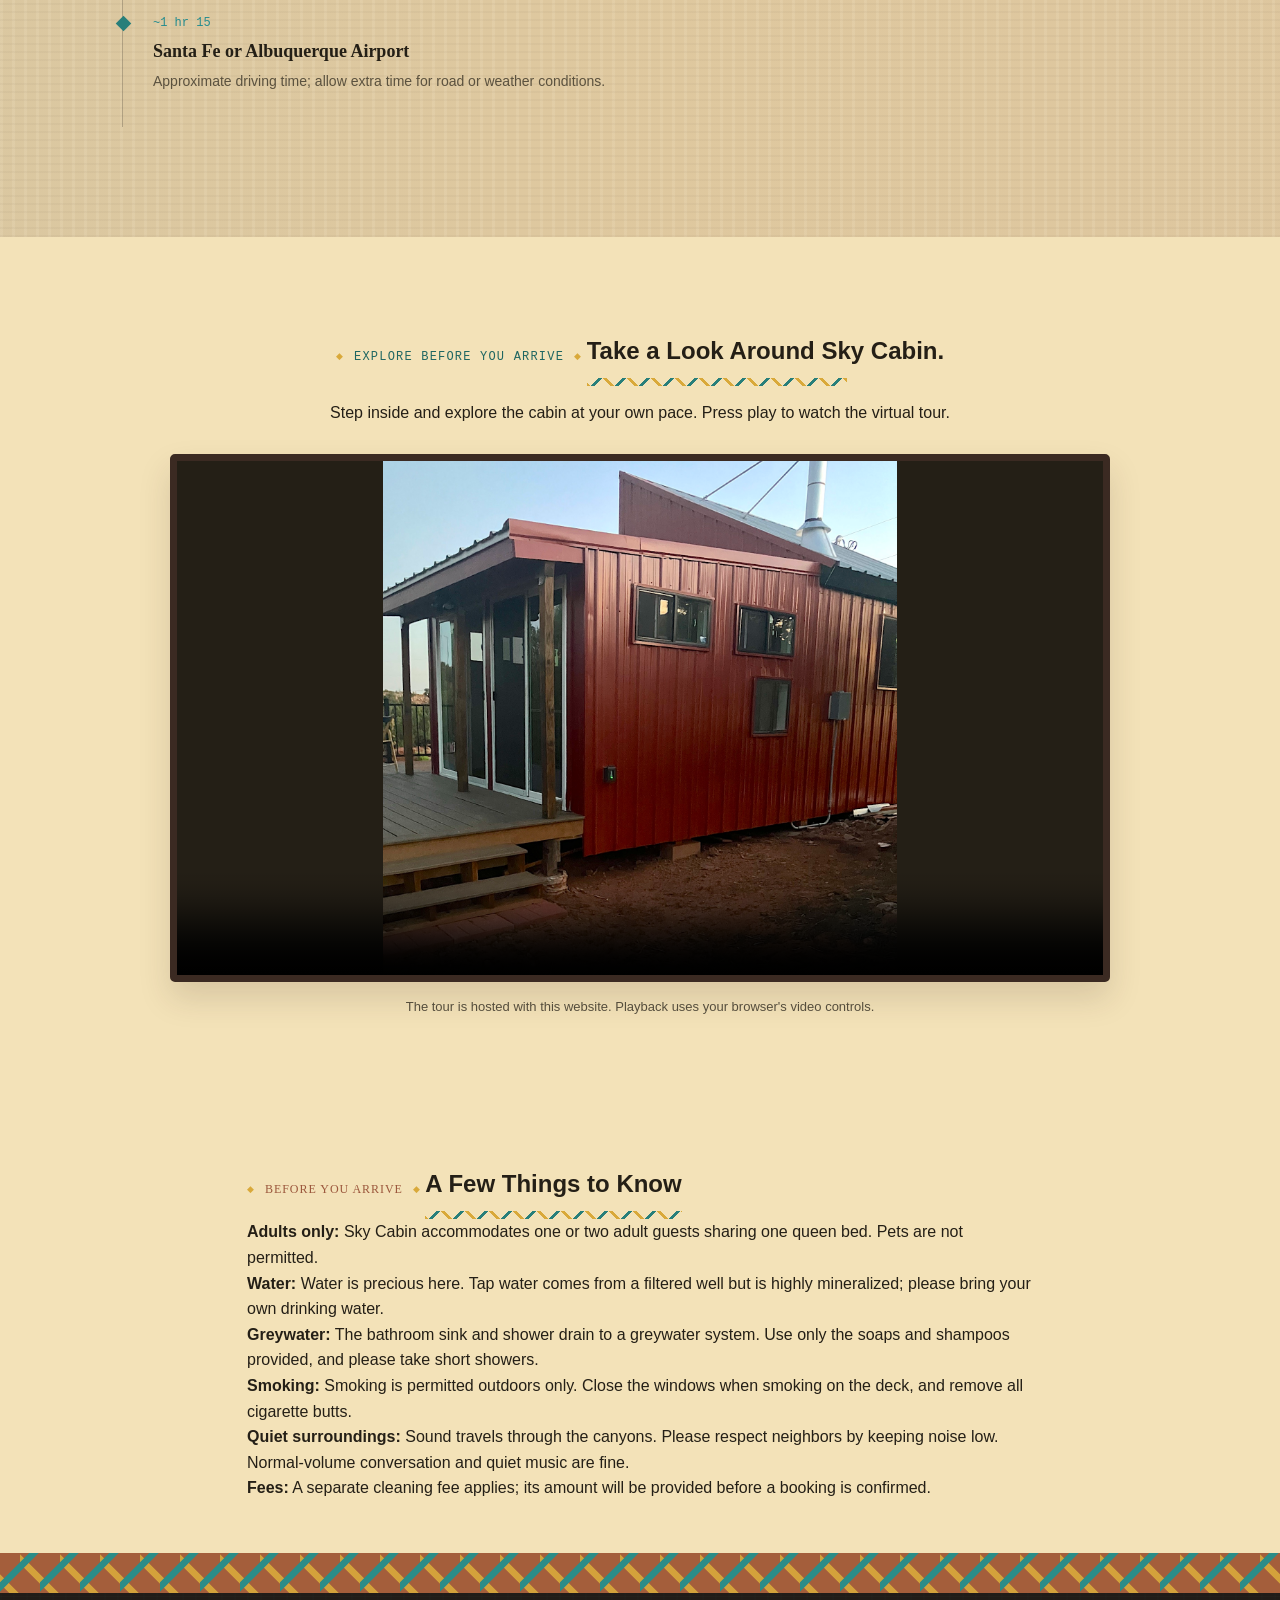
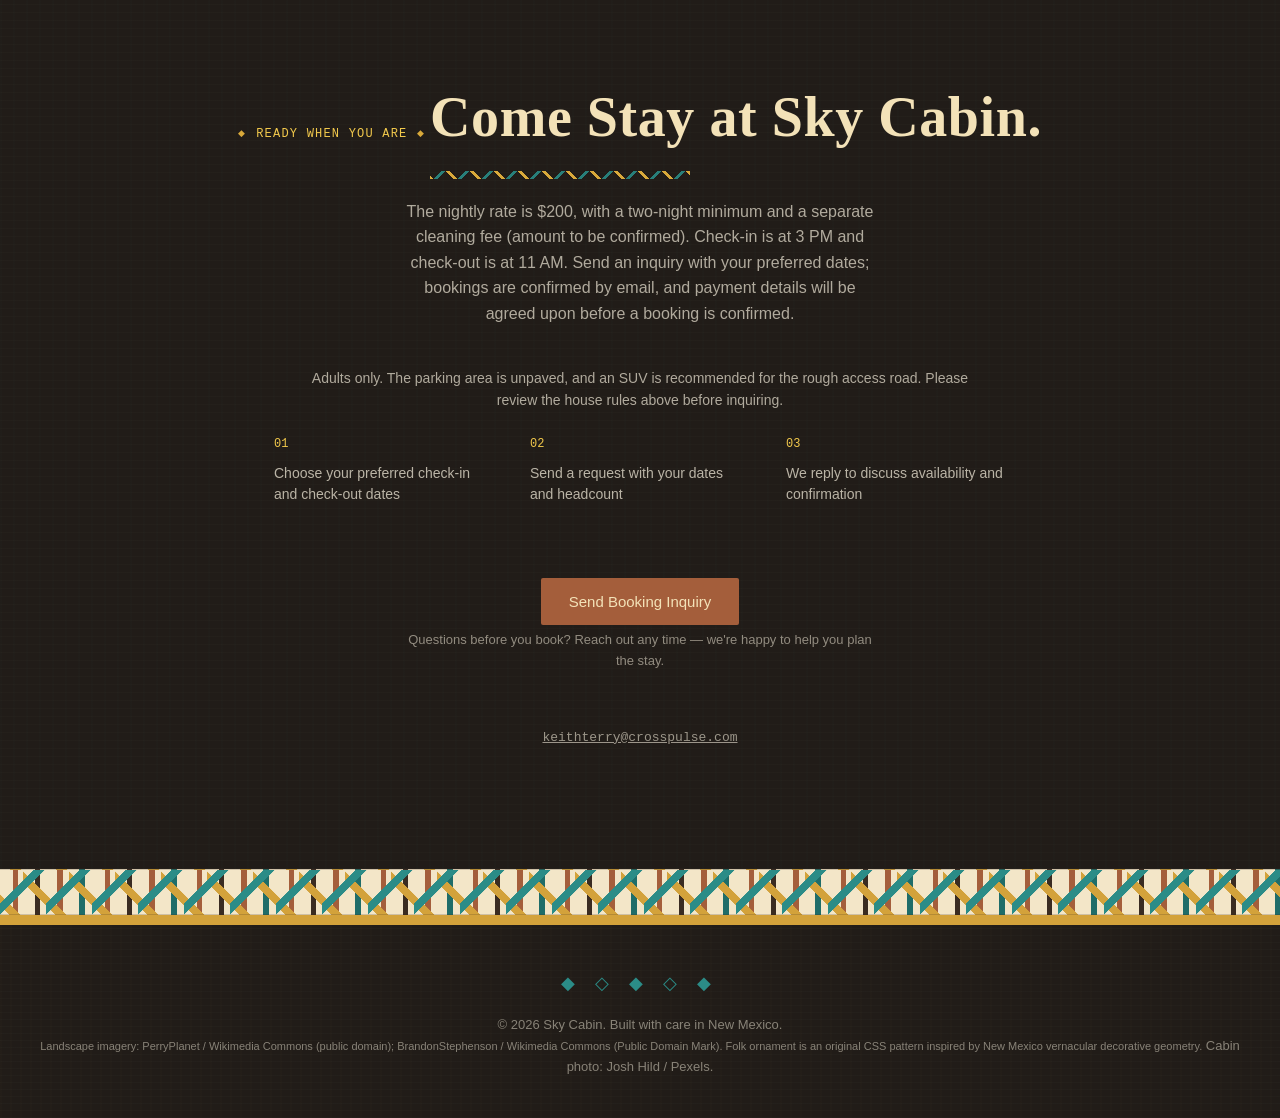
==== commit f567791c: "Standardize heading and navigation capitalization" ====
--- a/index.html
+++ b/index.html
@@ -1216,14 +1216,14 @@
   <nav class="nav">
     <div class="brand">Sky Cabin<span>.</span></div>
     <ul>
-      <li><a href="#story">The cabin</a></li>
+      <li><a href="#story">The Cabin</a></li>
       <li><a href="#amenities">Amenities</a></li>
       <li><a href="gallery.html">Gallery</a></li>
-      <li><a href="#virtual-tour">Virtual tour</a></li>
+      <li><a href="#virtual-tour">Virtual Tour</a></li>
       <li><a href="#location">Location</a></li>
-      <li><a href="booking.html">Booking inquiry</a></li>
+      <li><a href="booking.html">Booking Inquiry</a></li>
     </ul>
-    <a class="nav-cta" href="booking.html">Inquire about dates</a>
+    <a class="nav-cta" href="booking.html">Inquire About Dates</a>
   </nav>
 </header>
 <div class="chimayo-band" aria-hidden="true"></div>
@@ -1243,8 +1243,8 @@
     <h1>Sky Cabin</h1>
     <p class="tagline">A quiet mountain retreat near Jemez Springs, with wraparound decks, fresh mountain air, and wide New Mexico skies.</p>
     <div class="hero-buttons">
-      <a class="btn-primary" href="booking.html">Send booking inquiry</a>
-      <a class="btn-ghost" href="#gallery">See photos</a>
+      <a class="btn-primary" href="booking.html">Send Booking Inquiry</a>
+      <a class="btn-ghost" href="#gallery">See Photos</a>
     </div>
     <div class="hero-meta">
       <div><strong>1</strong><span>bedroom</span></div>
@@ -1261,7 +1261,7 @@
   <div class="wrap story-grid">
     <div>
       <div class="kicker folk-floral">The cabin</div>
-      <h2 class="rug-title">A mountain cabin with a New Mexico soul</h2>
+      <h2 class="rug-title">A Mountain Cabin with a New Mexico Soul</h2>
       <p>Set in the Jemez Mountains near Jemez Springs, the cabin offers mountain quiet and wide New Mexico skies. Enjoy coffee on the deck, the surrounding landscape, and peaceful, dark nights.</p>
       <p>Sky Cabin has metal siding and is relatively near neighboring homes while retaining a comfortable sense of privacy. Nights are very quiet and dark. The cabin is heated by baseboard heaters. Piñon and juniper firewood is provided for guests. There is no Wi-Fi at Sky Cabin, but cellular data service is available in the area. Pets are not allowed at Sky Cabin.</p>
     </div>
@@ -1276,28 +1276,28 @@
   <div class="wrap">
     <div class="folk-medallion" aria-hidden="true"></div>
     <div class="kicker folk-floral">What's included</div>
-    <h2 class="rug-title">Everything you need, nothing you don't.</h2><div class="lozenge-rule" aria-hidden="true"></div>
+    <h2 class="rug-title">Everything You Need, Nothing You Don't.</h2><div class="lozenge-rule" aria-hidden="true"></div>
     <div class="amenity-grid">
       <div class="amenity">
         <span class="num">01</span>
-        <h3>Comfortable heating</h3>
+        <h3>Comfortable Heating</h3>
         <p>Baseboard heaters keep the cabin comfortable during cooler weather.</p>
       </div>
       <div class="amenity">
         <span class="num">02</span>
-        <h3>Galley kitchen</h3>
+        <h3>Galley Kitchen</h3>
         <p>Coffee maker, dishes and silverware, microwave, convection oven, two induction hot plates, and a small refrigerator with a freezer compartment.</p>
       </div>
-      <div class="amenity"><span class="num">03</span><h3>One queen bedroom</h3><p>One queen bed for one or two guests sharing the bed.</p></div>
-      <div class="amenity"><span class="num">04</span><h3>Wraparound decks</h3><p>Relax outdoors with chairs and an outdoor dining table.</p></div>
+      <div class="amenity"><span class="num">03</span><h3>One Queen Bedroom</h3><p>One queen bed for one or two guests sharing the bed.</p></div>
+      <div class="amenity"><span class="num">04</span><h3>Wraparound Decks</h3><p>Relax outdoors with chairs and an outdoor dining table.</p></div>
       <div class="amenity">
         <span class="num">05</span>
-        <h3>Unplug and unwind</h3>
+        <h3>Unplug and Unwind</h3>
         <p>No Wi-Fi is provided. Cellular data service is available in the area; coverage may vary by carrier.</p>
       </div>
       <div class="amenity">
         <span class="num">06</span>
-        <h3>No pets</h3>
+        <h3>No Pets</h3>
         <p>Pets are not permitted at Sky Cabin.</p>
       </div>
     </div>
@@ -1333,8 +1333,8 @@
       <div class="trail">
         <div class="trail-item"><span class="mi">10 min</span><h4>Jemez Springs</h4><p>The nearest town, with casual food and drink options.</p></div>
         <div class="trail-item"><span class="mi">Nearby</span><h4>Jemez Mountains</h4><p>Explore the mountain landscape and hiking opportunities.</p></div>
-        <div class="trail-item"><span class="mi">Area</span><h4>Hot springs</h4><p>Natural and developed hot springs in the Jemez Springs area.</p></div>
-        <div class="trail-item"><span class="mi">~1 hr 15</span><h4>Santa Fe or Albuquerque airport</h4><p>Approximate driving time; allow extra time for road or weather conditions.</p></div>
+        <div class="trail-item"><span class="mi">Area</span><h4>Hot Springs</h4><p>Natural and developed hot springs in the Jemez Springs area.</p></div>
+        <div class="trail-item"><span class="mi">~1 hr 15</span><h4>Santa Fe or Albuquerque Airport</h4><p>Approximate driving time; allow extra time for road or weather conditions.</p></div>
       </div>
     </div>
     <div class="photo real-photo" style="background-image:url('images/SkyCabinBackExterior.jpg'); background-position:center;">
@@ -1347,7 +1347,7 @@
 <section id="virtual-tour" class="virtual-tour" aria-labelledby="tour-heading">
   <div class="wrap">
     <div class="kicker">Explore before you arrive</div>
-    <h2 id="tour-heading" class="rug-title">Take a look around Sky Cabin.</h2>
+    <h2 id="tour-heading" class="rug-title">Take a Look Around Sky Cabin.</h2>
     <p class="tour-intro">Step inside and explore the cabin at your own pace. Press play to watch the virtual tour.</p>
     <video controls preload="none" playsinline poster="images/SkyCabinBackExterior.jpg" aria-label="Video tour of Sky Cabin">
       <source src="images/SkyCabinTour.mp4" type="video/mp4">
@@ -1362,7 +1362,7 @@
 <!-- ============ HOUSE RULES ============ -->
 <section id="house-rules" style="background:#f3e2b8;color:#241f16"><div class="wrap" style="max-width:850px;padding-top:52px;padding-bottom:52px">
   <div class="kicker folk-floral">Before you arrive</div>
-  <h2 class="rug-title">A few things to know</h2>
+  <h2 class="rug-title">A Few Things to Know</h2>
   <p><strong>Adults only:</strong> Sky Cabin accommodates one or two adult guests sharing one queen bed. Pets are not permitted.</p>
   <p><strong>Water:</strong> Water is precious here. Tap water comes from a filtered well but is highly mineralized; please bring your own drinking water.</p>
   <p><strong>Greywater:</strong> The bathroom sink and shower drain to a greywater system. Use only the soaps and shampoos provided, and please take short showers.</p>
@@ -1375,7 +1375,7 @@
 <section class="booking" id="book">
   <div class="wrap">
     <div class="kicker" style="justify-content:center; display:flex; color:var(--brass);">Ready when you are</div>
-    <h2 class="rug-title">Come stay at Sky Cabin.</h2>
+    <h2 class="rug-title">Come Stay at Sky Cabin.</h2>
     <p>The nightly rate is $200, with a two-night minimum and a separate cleaning fee (amount to be confirmed). Check-in is at 3 PM and check-out is at 11 AM. Send an inquiry with your preferred dates; bookings are confirmed by email, and payment details will be agreed upon before a booking is confirmed.</p><p style="font-size:14px; margin:12px auto 24px; max-width:680px;">Adults only. The parking area is unpaved, and an SUV is recommended for the rough access road. Please review the house rules above before inquiring.</p>
     <div class="booking-steps">
       <div class="booking-step">
@@ -1391,7 +1391,7 @@
         <p>We reply to discuss availability and confirmation</p>
       </div>
     </div>
-    <a class="btn-primary" href="booking.html">Send booking inquiry</a>
+    <a class="btn-primary" href="booking.html">Send Booking Inquiry</a>
     <p style="font-size:13px; color:rgba(238,231,214,0.55); margin-top:16px;">Questions before you book? Reach out any time — we're happy to help you plan the stay.</p>
     <div class="booking-details">
       <span><a href="mailto:keithterry@crosspulse.com">keithterry@crosspulse.com</a></span>
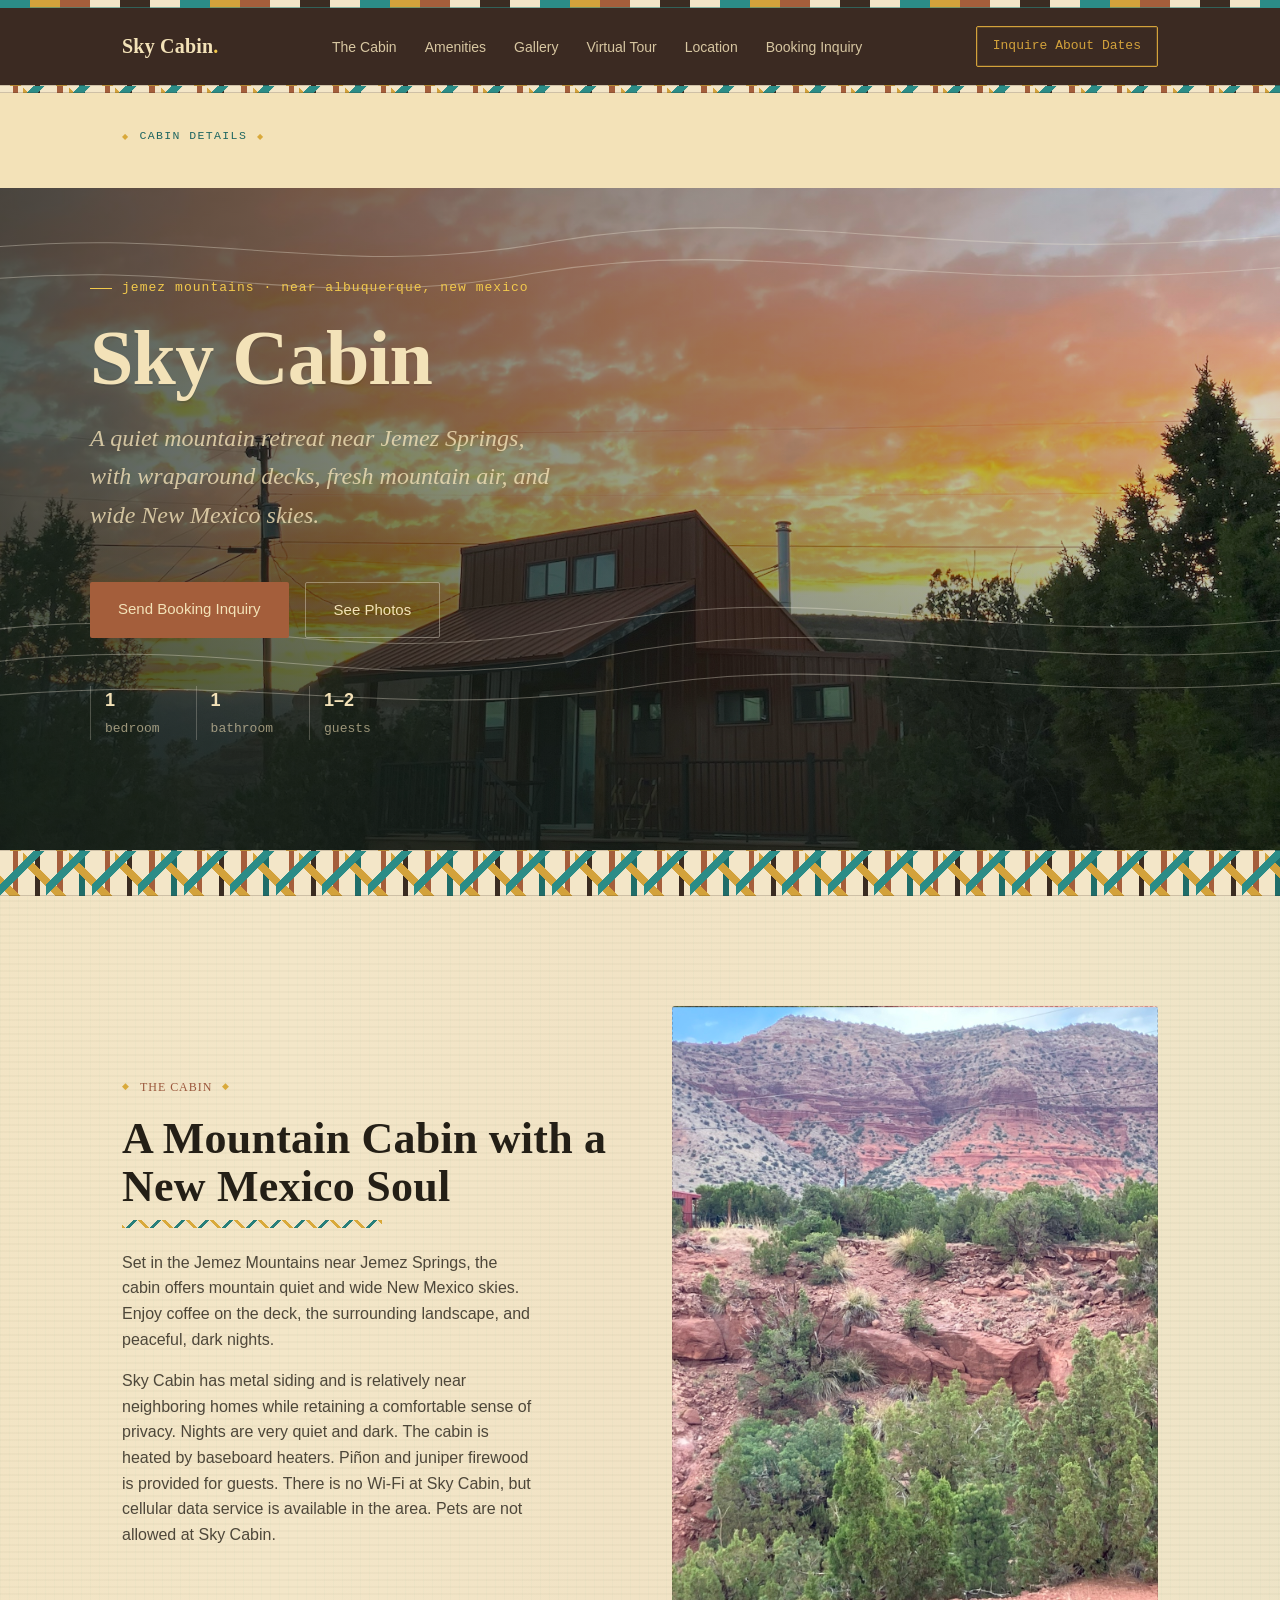
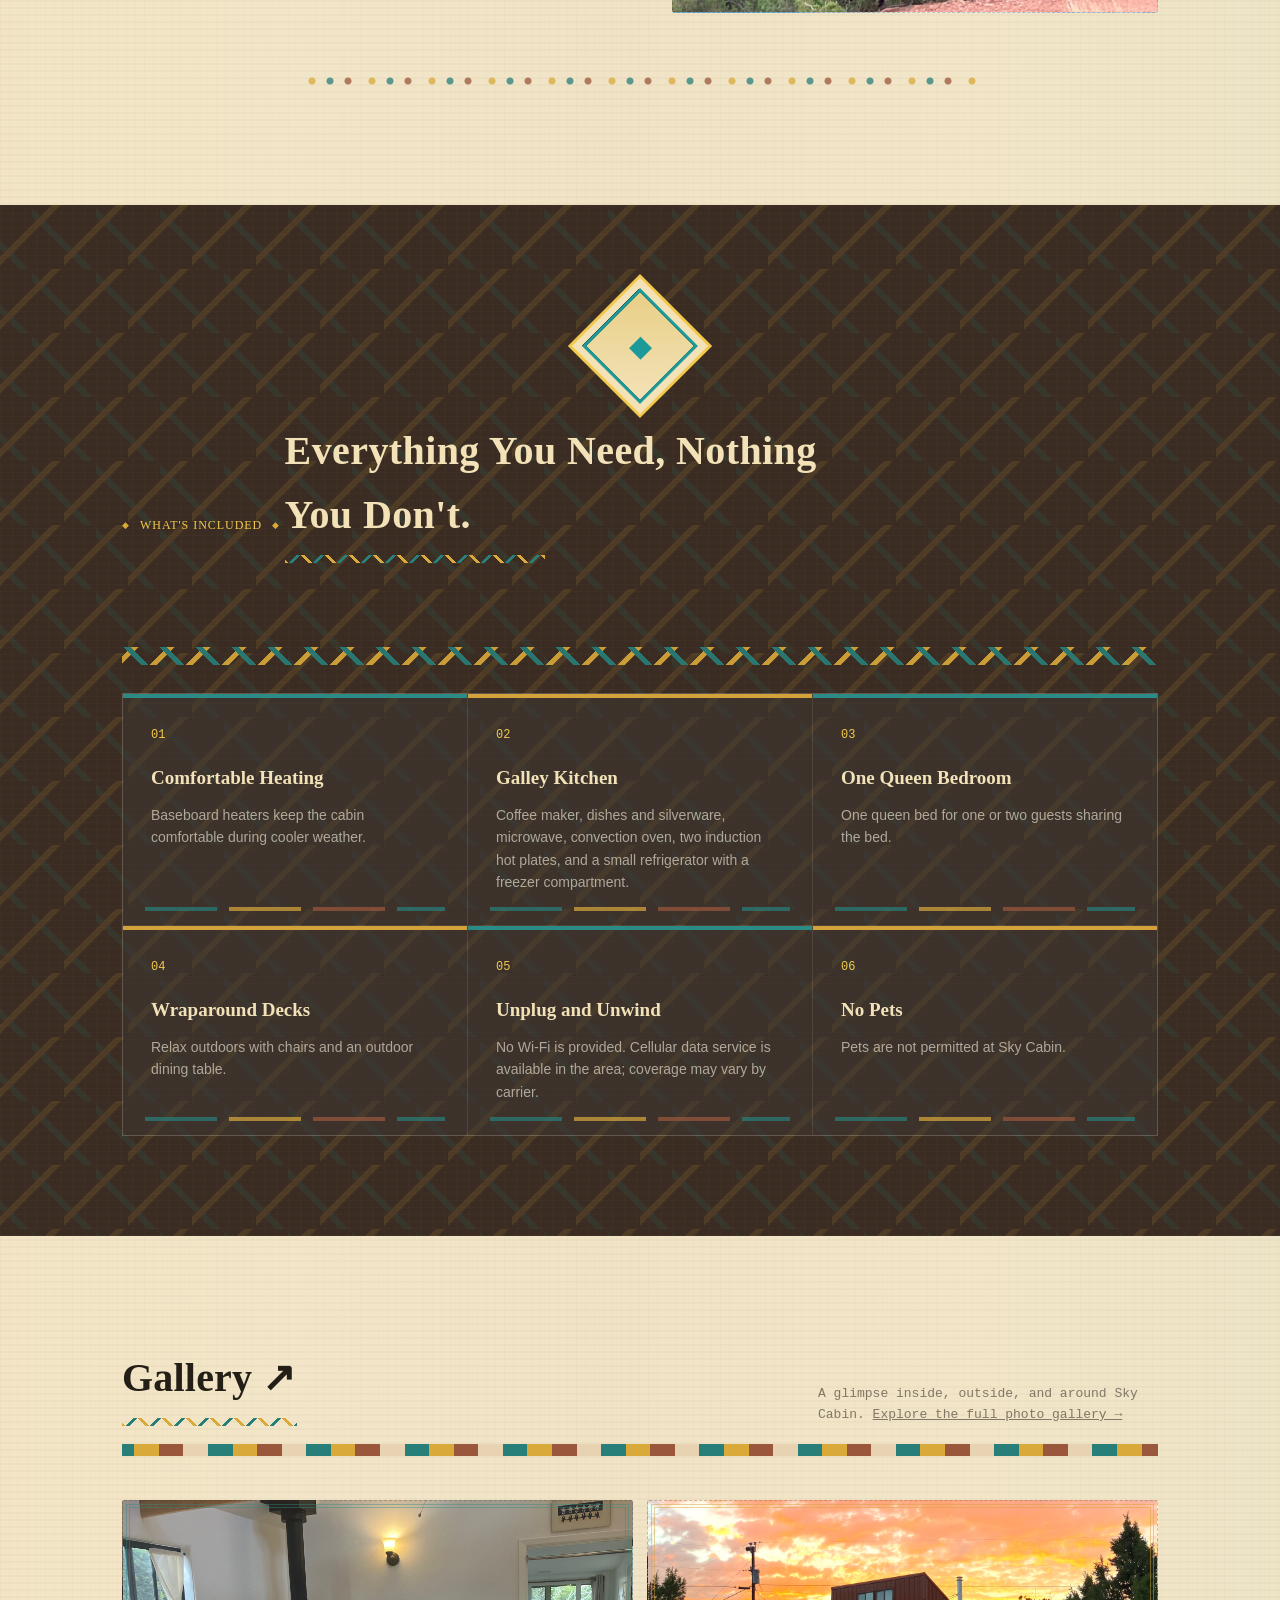
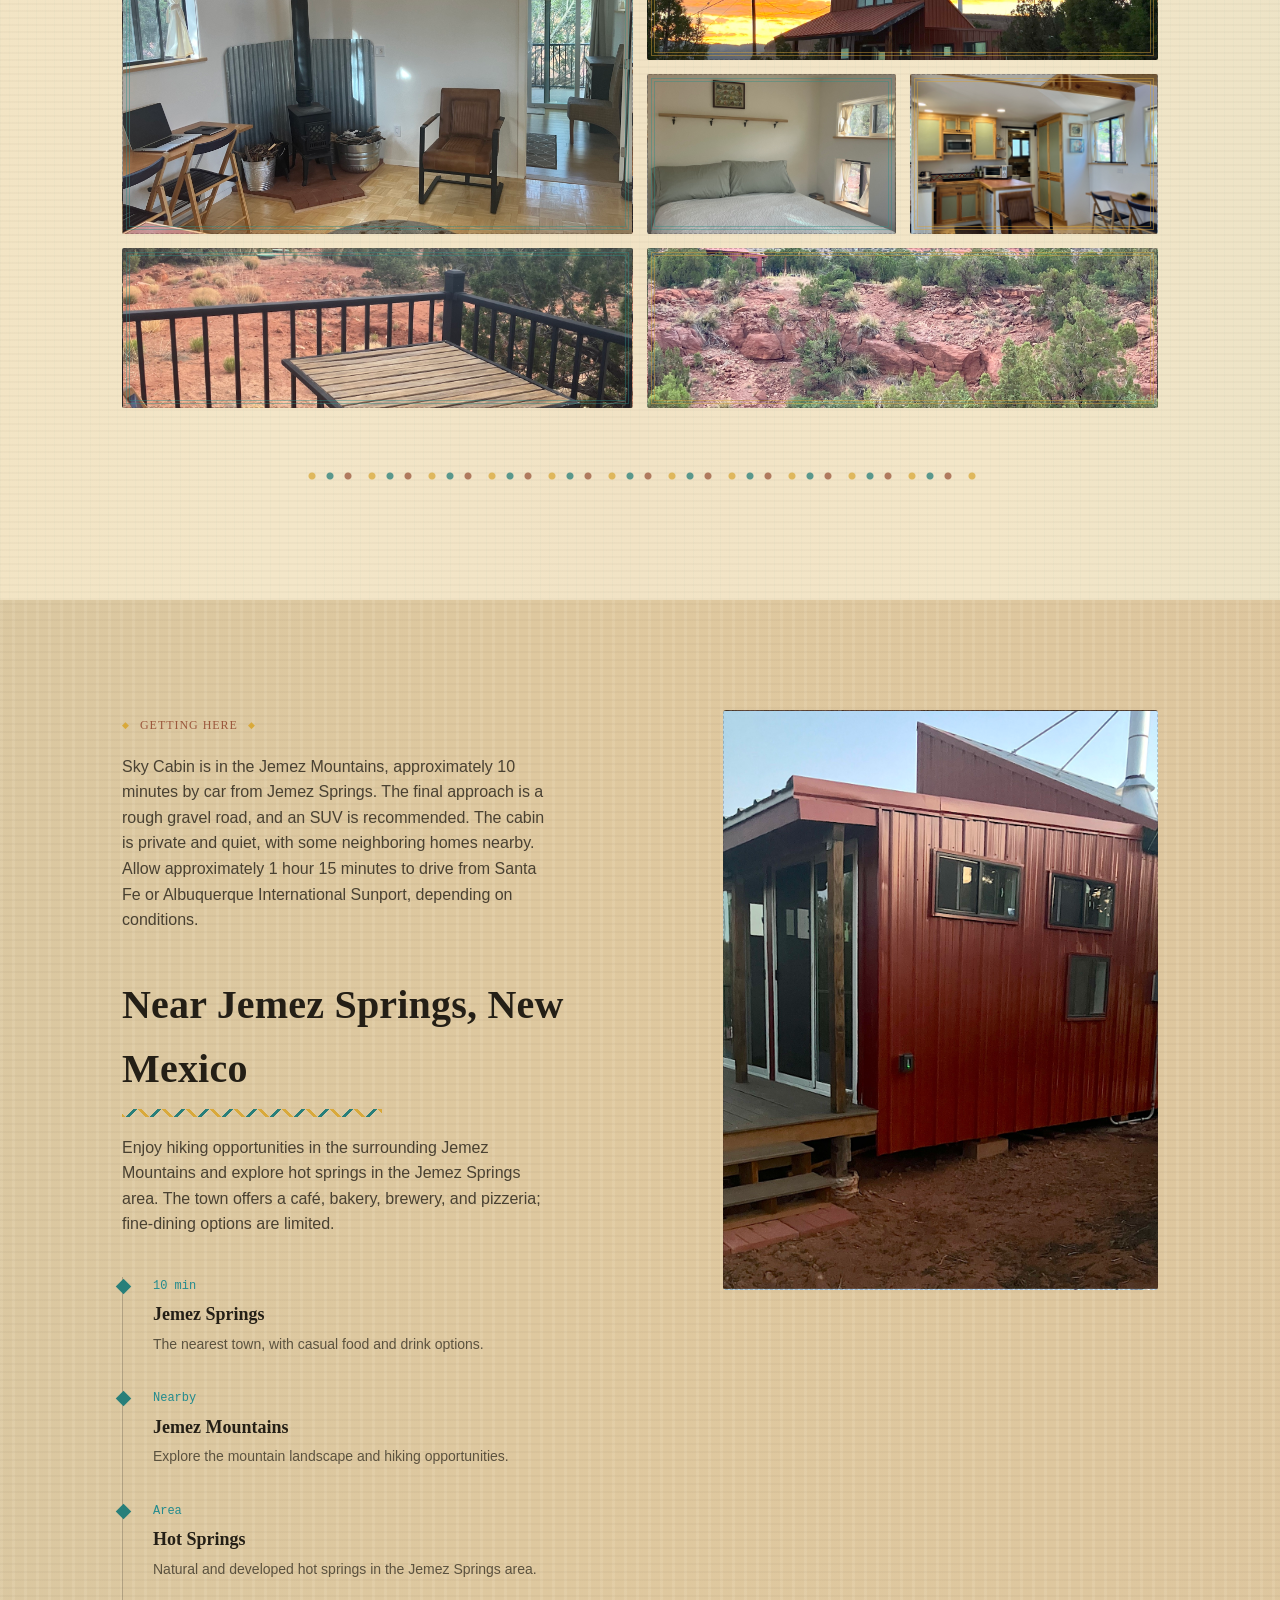
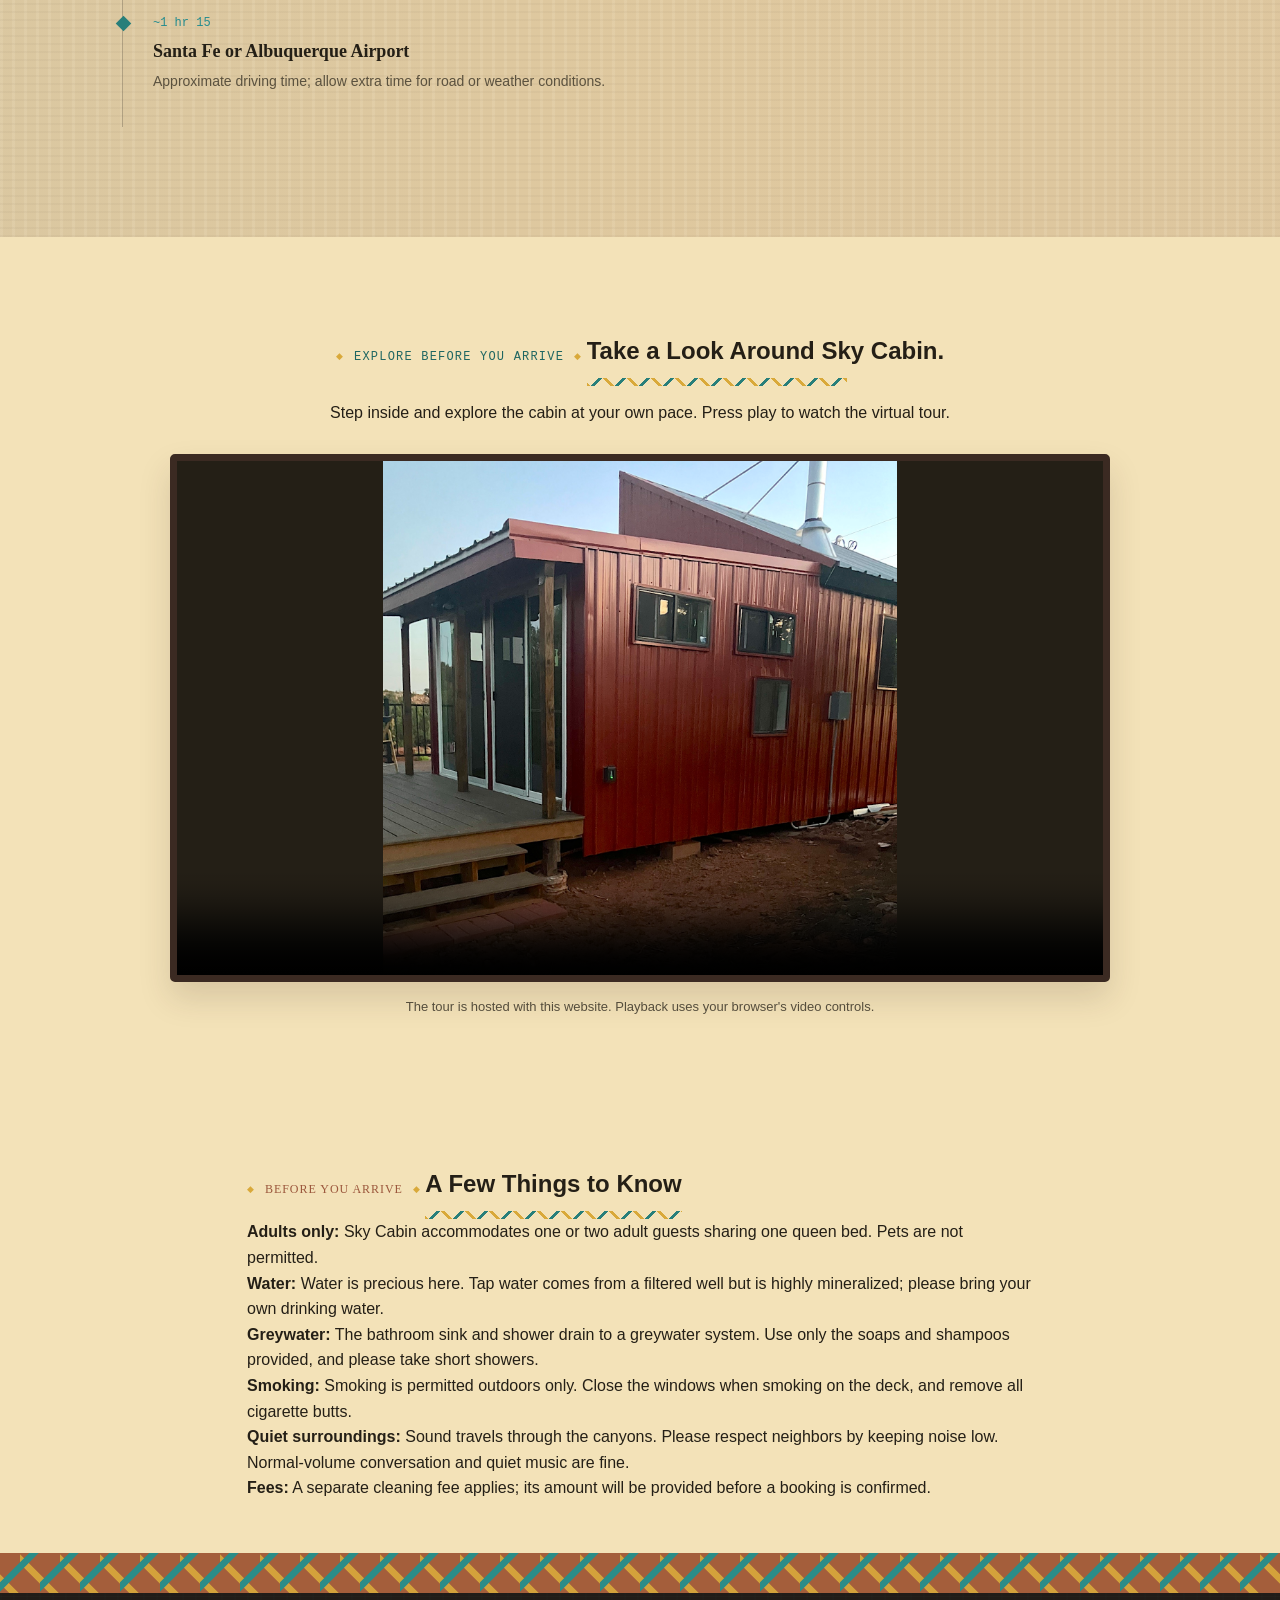
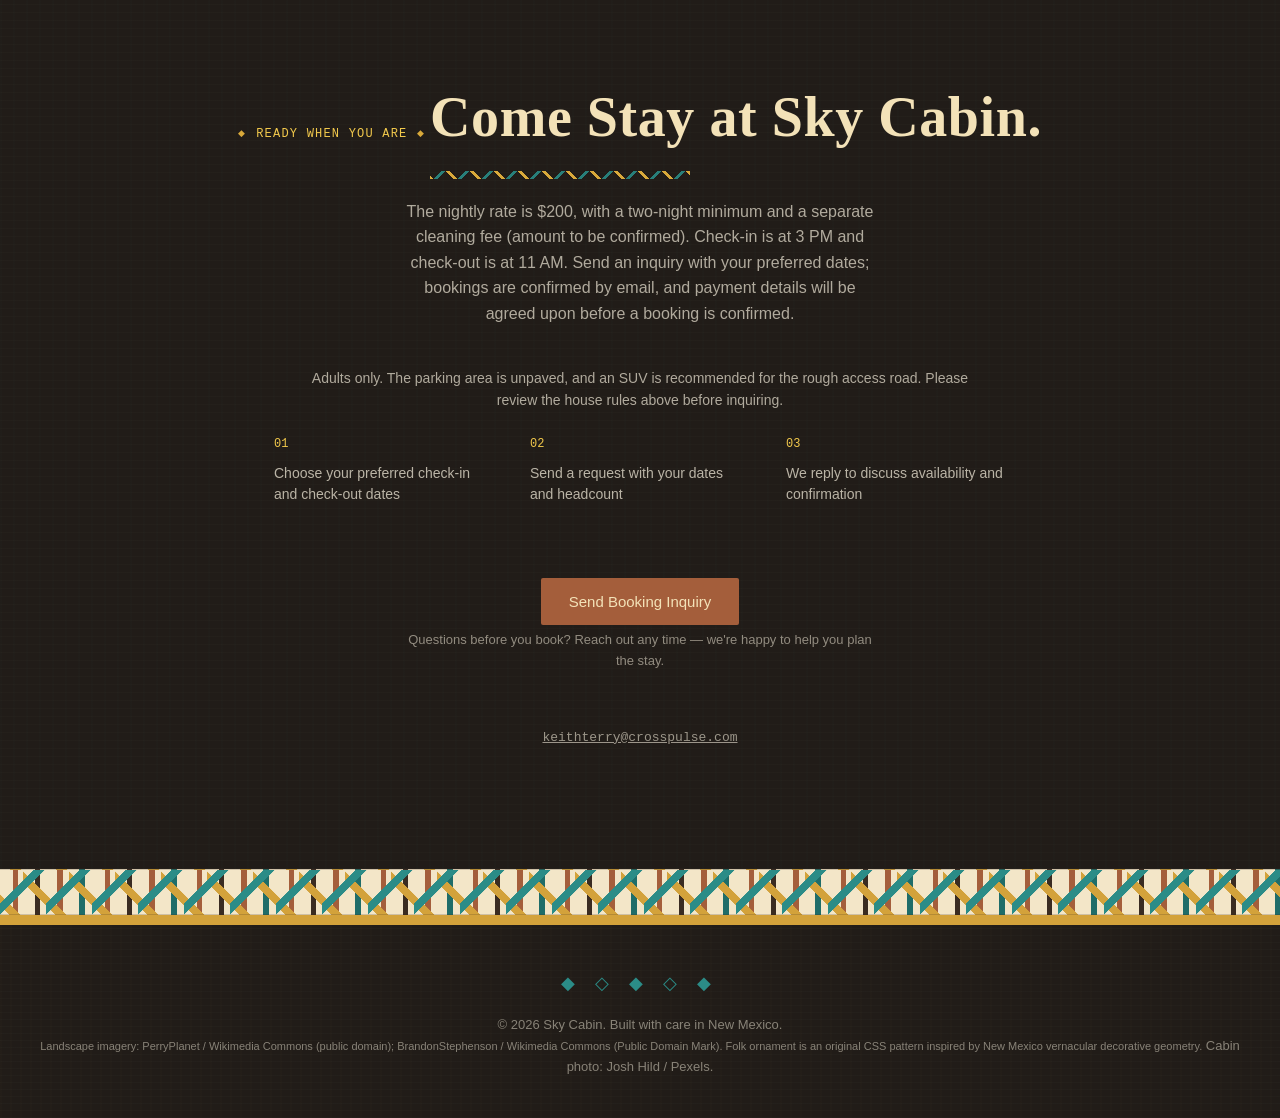
==== commit 026ee400: "Replace second homepage feature photo with cabin and mountain view" ====
--- a/index.html
+++ b/index.html
@@ -1265,7 +1265,7 @@
       <p>Set in the Jemez Mountains near Jemez Springs, the cabin offers mountain quiet and wide New Mexico skies. Enjoy coffee on the deck, the surrounding landscape, and peaceful, dark nights.</p>
       <p>Sky Cabin has metal siding and is relatively near neighboring homes while retaining a comfortable sense of privacy. Nights are very quiet and dark. The cabin is heated by baseboard heaters. Piñon and juniper firewood is provided for guests. There is no Wi-Fi at Sky Cabin, but cellular data service is available in the area. Pets are not allowed at Sky Cabin.</p>
     </div>
-    <div class="photo real-photo" style="background-image:url('images/SkyCabinBackExterior.jpg'); background-position:center;">
+    <div class="photo real-photo" role="img" aria-label="Sky Cabin and mountain view" style="background-image:url('images/Cabin%2BMountain.jpeg'); background-position:center;">
       <span class="ph-label" style="display:none">Jemez Mountains near Albuquerque</span>
     </div>
   </div>
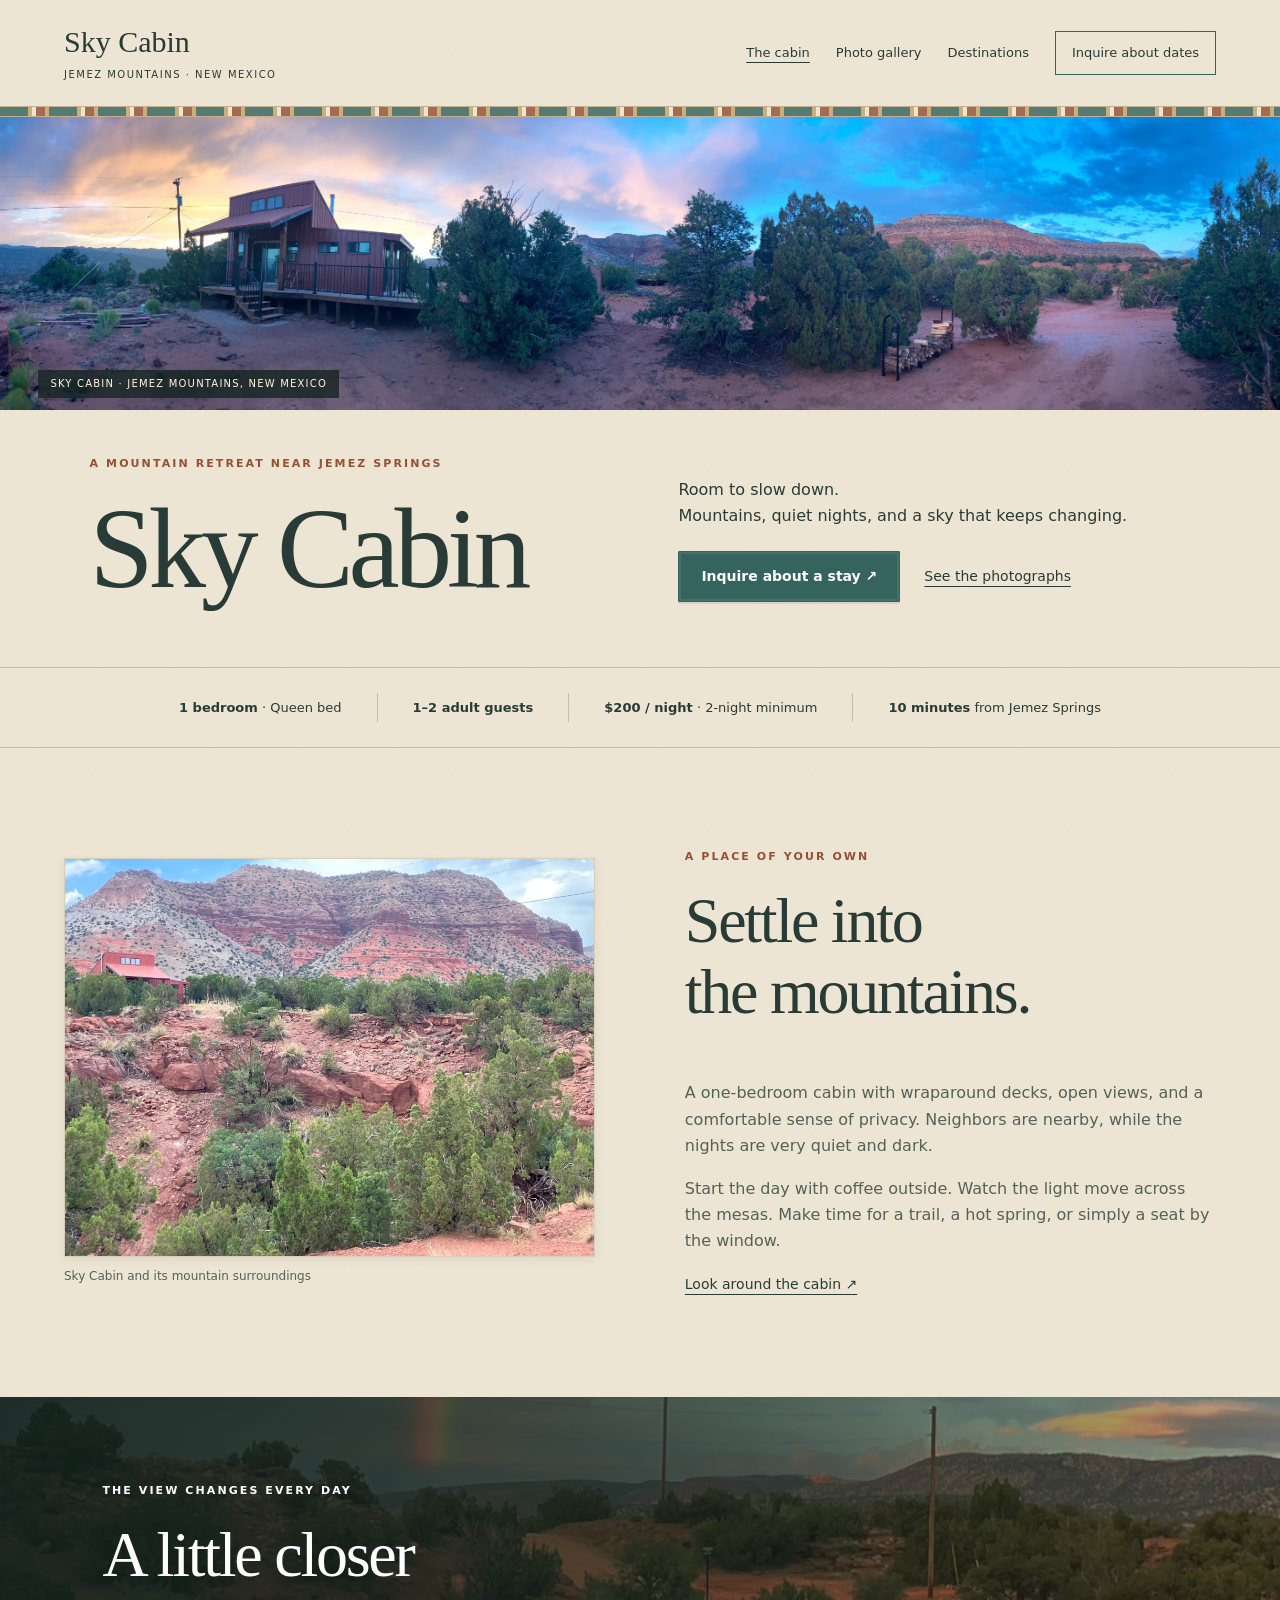
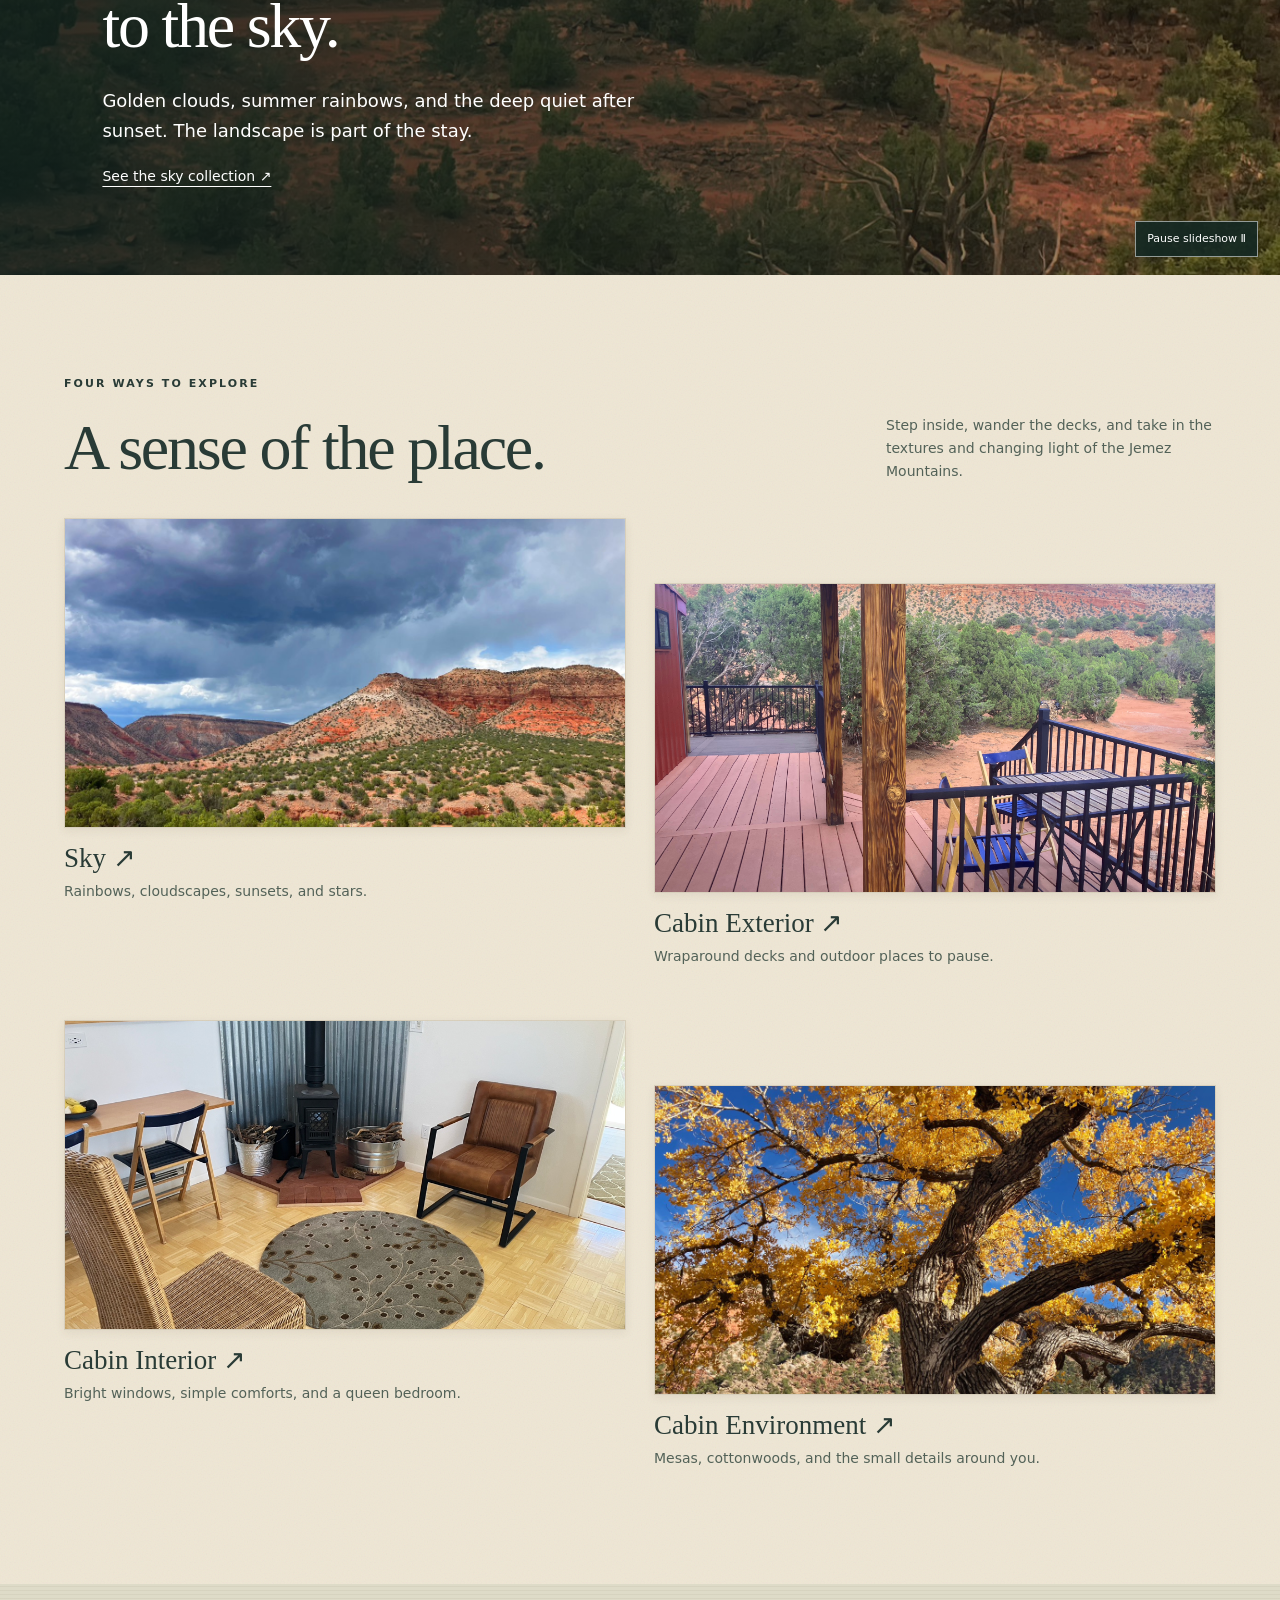
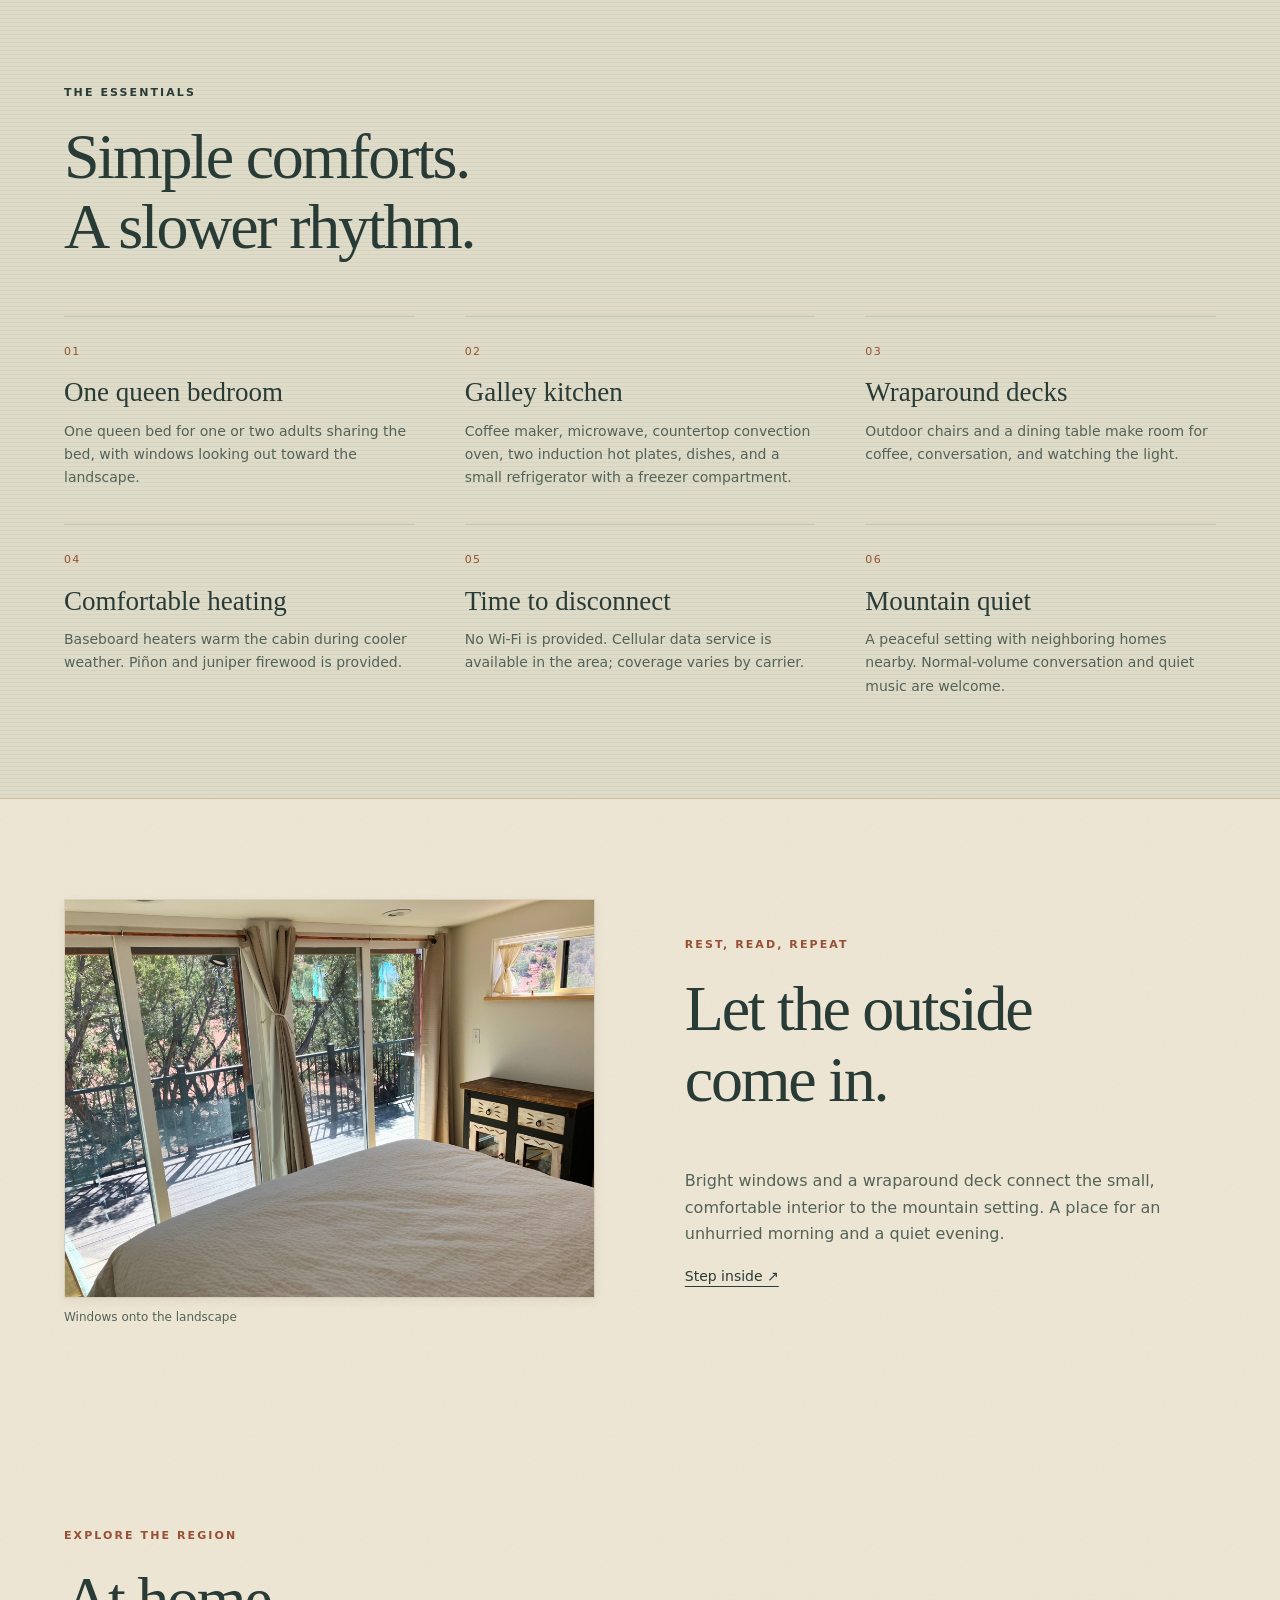
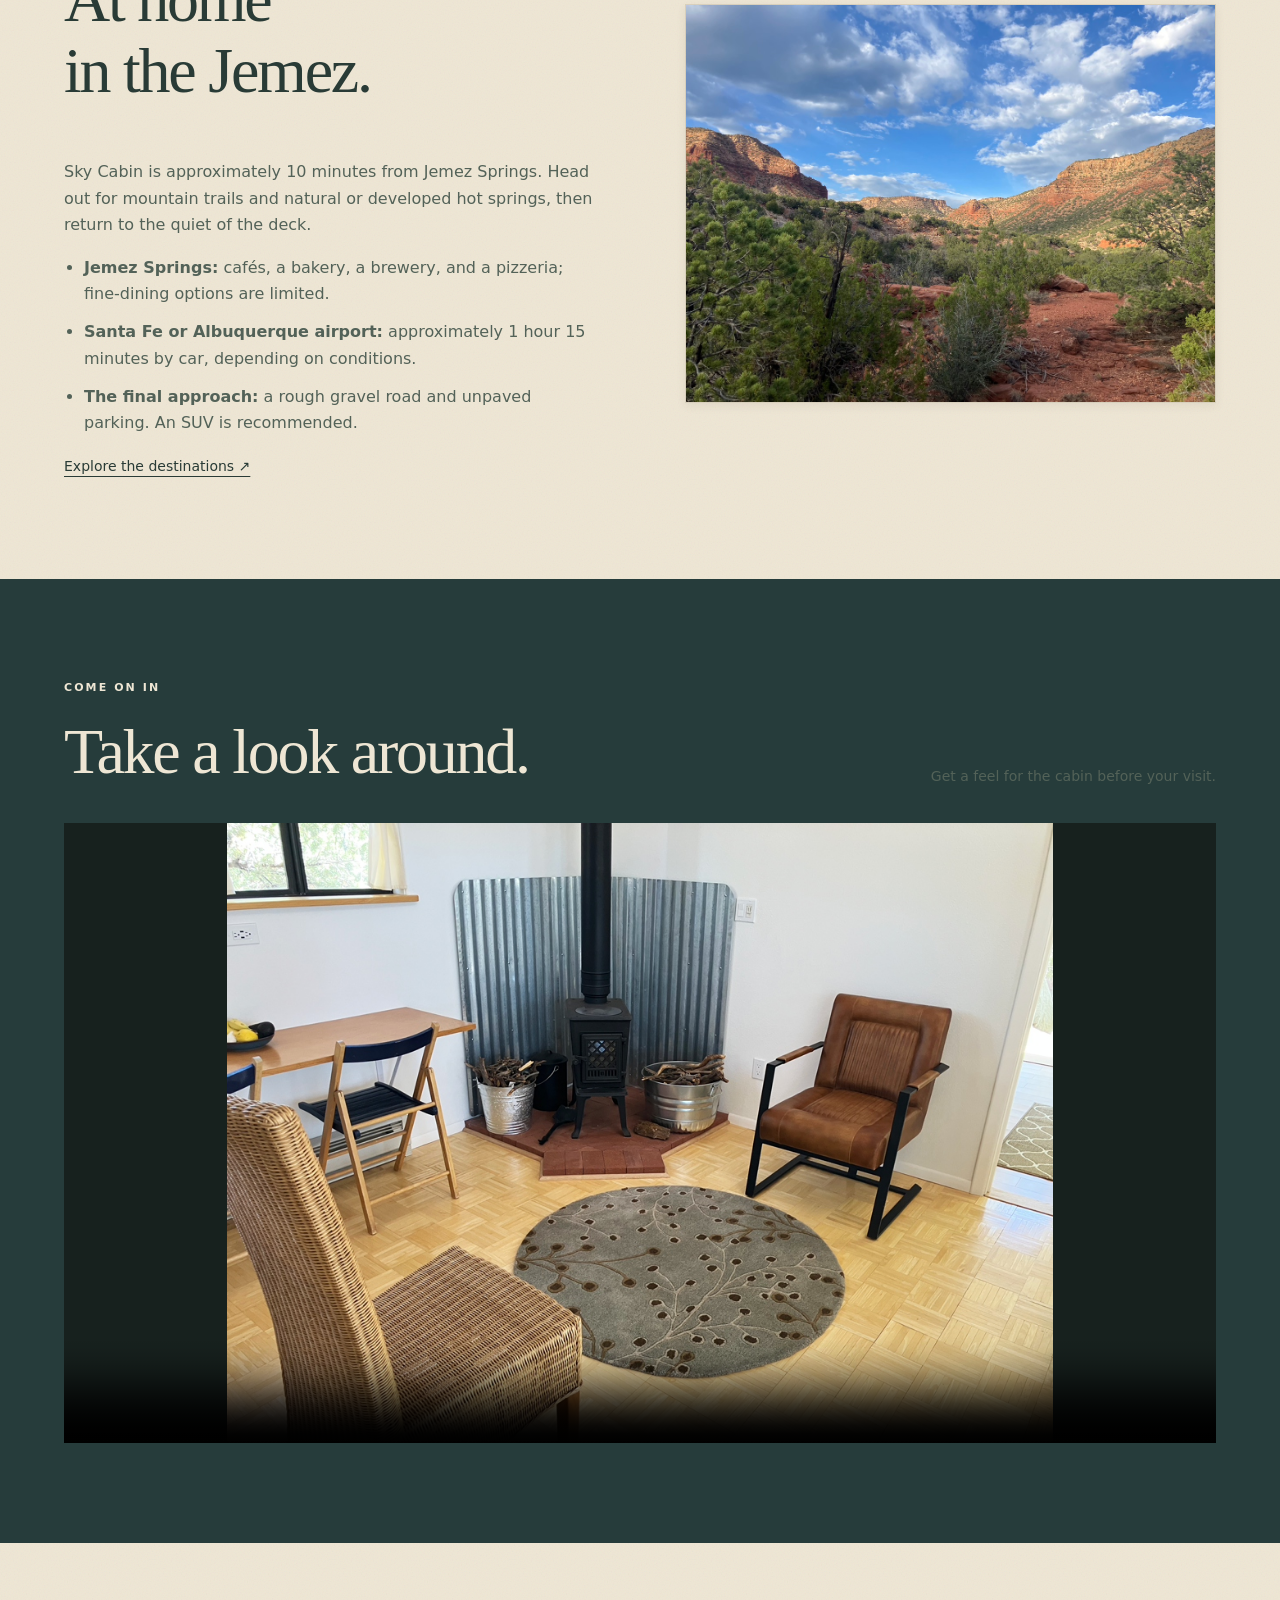
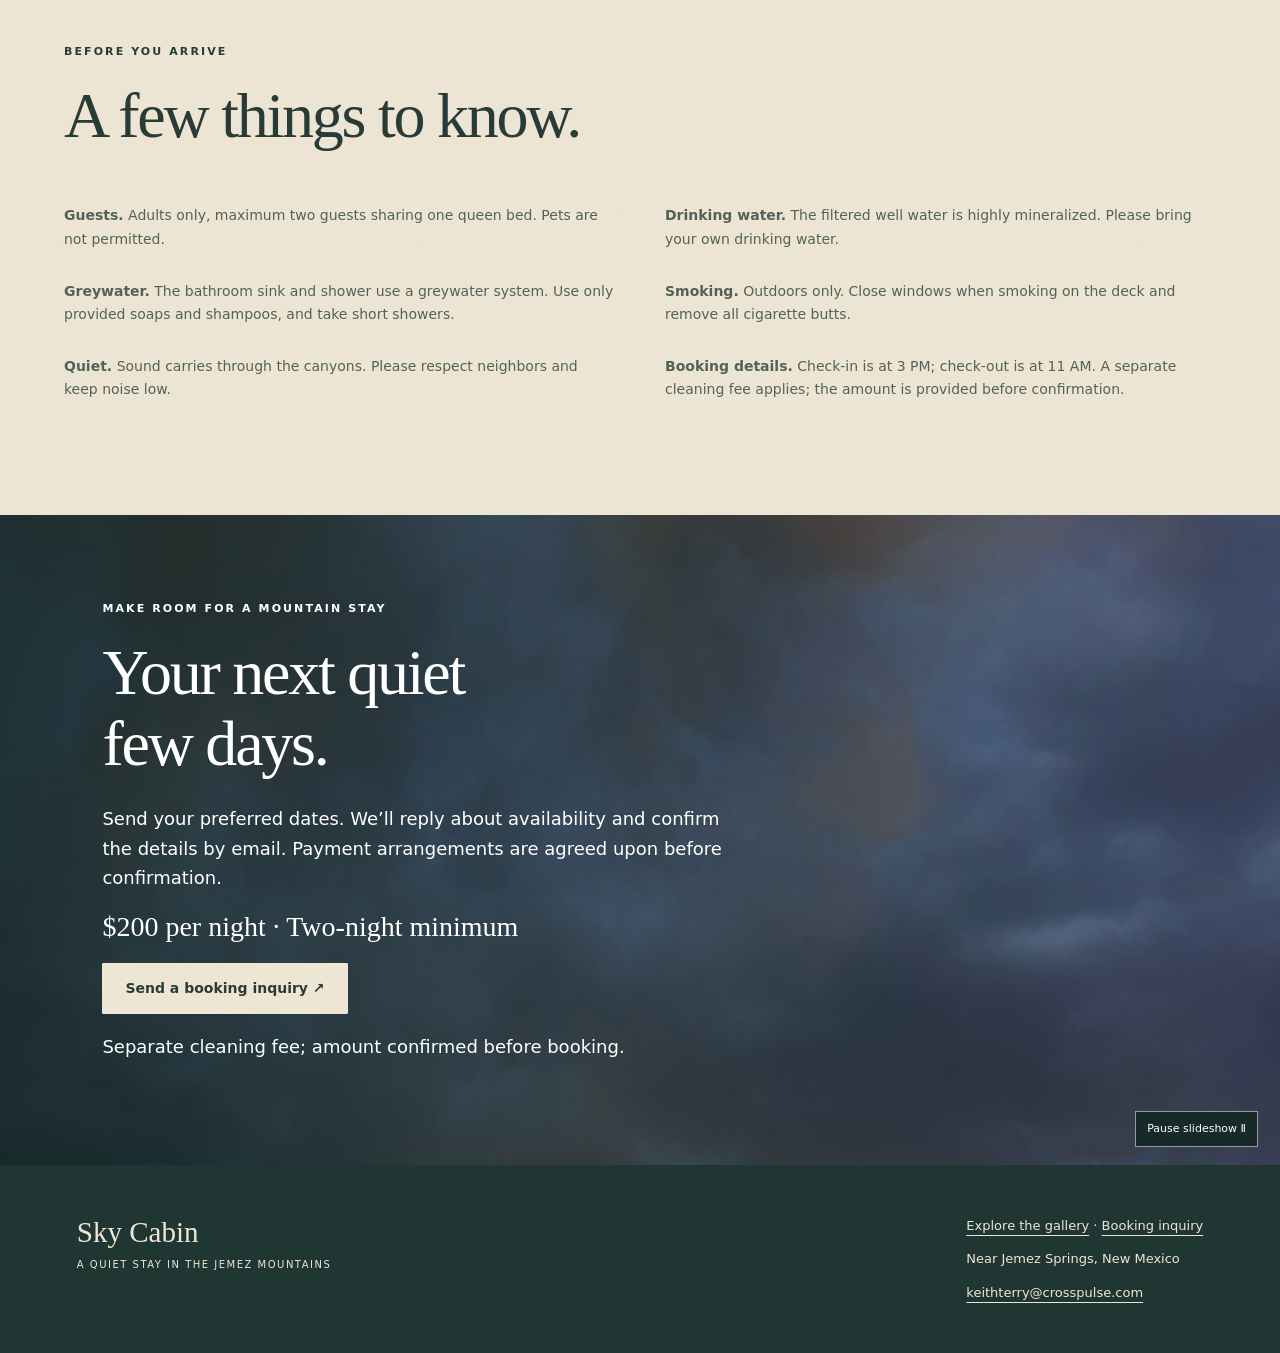
==== commit 28c26389: "Rebuild index.html with photo collections and weathered design" ====
--- a/index.html
+++ b/index.html
@@ -1,1435 +1 @@
-<!DOCTYPE html>
-<html lang="en">
-<head>
-<!-- GitHub Pages version: images are separate files in images/. -->
-<meta charset="UTF-8">
-<meta name="viewport" content="width=device-width, initial-scale=1.0">
-<title>Sky Cabin | Jemez Mountains, New Mexico</title>
-<meta name="description" content="Sky Cabin is a quiet one-bedroom mountain retreat near Jemez Springs, New Mexico, with wraparound decks, a galley kitchen, and access to the Jemez Mountains.">
-
-<!--
-========================================================================
-  HOW TO EDIT THIS SITE — read me first
-========================================================================
-  This is one plain HTML file. You can edit it with any text editor
-  (Notepad, TextEdit, VS Code, etc). No coding experience needed.
-
-  1. TEXT: Search this file for square brackets, like Sky Cabin.
-     Replace the bracketed placeholder with your real text and delete
-     the brackets. Leave everything else (the <tags>) alone.
-
-  2. PHOTOS: Search for "PHOTO PLACEHOLDER". Each one is a div styled
-     to look like an empty photo frame. To add a real photo:
-       a. Put your image file in the same folder as this HTML file
-          (for example: images/exterior.jpg)
-       b. Find the matching <div class="photo ..."> block
-       c. Replace style="background-image:none" with
-          style="background-image:url('images/exterior.jpg')"
-       d. Delete the <span class="ph-label">...</span> line inside it
-          (that's the placeholder text, no longer needed once there's
-          a real photo)
-
-  3. LINKS: Search for "booking.html" and replace it with your
-     Airbnb / Vrbo / direct booking link. It appears in a few places.
-
-  4. COLORS / FONTS: If you want to change the look, everything is
-     controlled in the <style> block below under "TOKENS" — change
-     the values there and it updates the whole site.
-
-  5. TO PUBLISH: once you're happy with it, this single file can be
-     uploaded to any basic web host (Netlify, GitHub Pages, Squarespace
-     "code block" import, etc). Just make sure the images/ folder goes
-     up alongside it.
-========================================================================
--->
-
-<style>
-  /* ============ TOKENS — change these to restyle the whole site ============ */
-  :root{
-    --bark:      #3B2A22;   /* deep adobe brown */
-    --bark-2:    #51382D;   /* warm earthen card surface */
-    --moss:      #238B8E;   /* turquoise accent */
-    --birch:     #F3E2B8;   /* sun-warmed sand */
-    --birch-2:   #D8BC77;   /* golden sand */
-    --ink:       #241F16;   /* near-black text on light backgrounds */
-    --ember:     #1C9A9A;   /* turquoise CTA */
-    --ember-dark:#147A7A;
-    --brass:     #F2C94C;   /* sun yellow accent */
-
-    --display: 'Rye', Georgia, serif;
-    --display-soft: 'Bree Serif', Georgia, serif;
-    --body: 'Source Sans 3', -apple-system, sans-serif;
-    --mono: 'Roboto Mono', ui-monospace, monospace;
-  }
-
-  *{box-sizing:border-box; margin:0; padding:0;}
-  html{scroll-behavior:smooth;}
-  body{
-    font-family: var(--body);
-    background: var(--birch);
-    color: var(--ink);
-    line-height: 1.6;
-  }
-  img{max-width:100%; display:block;}
-  a{color:inherit;}
-  .wrap{max-width:1100px; margin:0 auto; padding:0 32px;}
-  section{position:relative;}
-
-  /* ============ utility: placeholder photo frames ============ */
-  .photo{
-    background-color: var(--birch-2);
-    background-size: cover;
-    background-position: center;
-    display:flex; align-items:center; justify-content:center;
-    text-align:center;
-    border: 1px dashed rgba(36,31,22,0.35);
-    position:relative;
-    overflow:hidden;
-  }
-  .ph-label{
-    font-family: var(--mono);
-    font-size: 12px;
-    letter-spacing:.02em;
-    color: rgba(36,31,22,0.55);
-    padding: 8px 14px;
-    max-width: 220px;
-  }
-
-  /* ============ nav ============ */
-  header{
-    position: sticky; top:0; z-index: 50;
-    background: var(--bark);
-    color: var(--birch);
-  }
-  .nav{
-    display:flex; align-items:center; justify-content:space-between;
-    padding: 18px 32px;
-    max-width:1100px; margin:0 auto;
-  }
-  .nav .brand{
-    font-family: var(--display);
-    font-size: 20px;
-    font-weight:600;
-    letter-spacing:.01em;
-  }
-  .nav .brand span{color: var(--brass);}
-  .nav ul{
-    list-style:none;
-    display:flex; gap:28px;
-  }
-  .nav ul a{
-    font-size:14px;
-    text-decoration:none;
-    color: var(--birch);
-    opacity:.85;
-    transition: opacity .2s;
-  }
-  .nav ul a:hover{opacity:1;}
-  .nav-cta{
-    display:inline-block;
-    font-family: var(--mono);
-    font-size:13px;
-    padding:9px 16px;
-    border:1px solid var(--brass);
-    color: var(--brass);
-    text-decoration:none;
-    border-radius:2px;
-  }
-  .nav-toggle{display:none; background:none; border:none; color:var(--birch); font-size:24px;}
-
-  @media (max-width:760px){
-    .nav ul{display:none;}
-    .nav-toggle{display:block;}
-  }
-
-  /* ============ hero ============ */
-  .hero{
-    background:
-      linear-gradient(90deg, rgba(42,32,24,.91) 0%, rgba(42,32,24,.72) 48%, rgba(42,32,24,.34) 100%),
-      url("images/SkyCabinSunset.jpg") center/cover no-repeat;
-    color: var(--birch);
-    padding: 90px 32px 110px;
-    overflow:hidden;
-    position:relative;
-  }
-  .contour-lines{
-    position:absolute; inset:0;
-    opacity:.35;
-    pointer-events:none;
-  }
-  .hero-inner{
-    max-width:1100px; margin:0 auto;
-    position:relative; z-index:2;
-  }
-  .eyebrow{
-    font-family: var(--mono);
-    font-size:13px;
-    color: var(--brass);
-    letter-spacing:.08em;
-    text-transform: lowercase;
-    margin-bottom: 22px;
-    display:flex; align-items:center; gap:10px;
-  }
-  .eyebrow::before{
-    content:"";
-    width:22px; height:1px;
-    background: var(--brass);
-    display:inline-block;
-  }
-  .hero h1{
-    font-family: var(--display);
-    font-weight:600;
-    font-size: clamp(40px, 6.4vw, 78px);
-    line-height: 0.98;
-    max-width: 780px;
-    letter-spacing:-.01em;
-  }
-  .hero .tagline{
-    font-style: italic;
-    font-family: var(--display);
-    font-weight:500;
-    font-size: clamp(18px,2.4vw,24px);
-    color: var(--birch);
-    opacity:.8;
-    margin-top: 22px;
-    max-width: 480px;
-  }
-  .hero-meta{
-    display:flex; gap:36px; flex-wrap:wrap;
-    margin-top: 48px;
-    font-family: var(--mono);
-    font-size: 13px;
-  }
-  .hero-meta div{
-    display:flex; flex-direction:column; gap:4px;
-    border-left: 1px solid rgba(238,231,214,0.25);
-    padding-left: 14px;
-  }
-  .hero-meta strong{
-    font-size: 18px;
-    font-family: var(--body);
-    font-weight:600;
-  }
-  .hero-meta span{opacity:.6;}
-  .hero-buttons{
-    display:flex; gap:16px; margin-top:48px; flex-wrap:wrap;
-  }
-  .btn-primary{
-    background: var(--ember);
-    color: var(--birch);
-    text-decoration:none;
-    padding: 15px 28px;
-    font-size:15px;
-    font-weight:500;
-    border-radius:2px;
-    transition: background .2s;
-  }
-  .btn-primary:hover{background: var(--ember-dark);}
-  .btn-ghost{
-    border:1px solid rgba(238,231,214,0.4);
-    color: var(--birch);
-    text-decoration:none;
-    padding: 15px 28px;
-    font-size:15px;
-    border-radius:2px;
-  }
-
-  /* ============ intro / story ============ */
-  .story{
-    padding: 110px 32px;
-  }
-  .story-grid{
-    display:grid;
-    grid-template-columns: 1fr 1fr;
-    gap: 64px;
-    align-items:center;
-  }
-  .kicker{
-    font-family: var(--mono);
-    font-size: 12px;
-    letter-spacing:.1em;
-    text-transform:uppercase;
-    color: var(--moss);
-    margin-bottom: 18px;
-  }
-  .story h2{
-    font-family: var(--display);
-    font-size: clamp(30px, 3.6vw, 44px);
-    font-weight:600;
-    line-height:1.1;
-    margin-bottom: 22px;
-  }
-  .story p{
-    font-size:16px;
-    color: rgba(36,31,22,0.8);
-    max-width: 46ch;
-  }
-  .story p + p{margin-top:16px;}
-  .story .photo{
-    aspect-ratio: 4/5;
-    border-radius: 3px;
-  }
-  @media (max-width:820px){
-    .story-grid{grid-template-columns:1fr;}
-  }
-
-  /* ============ amenities ============ */
-  .amenities{
-    background: var(--bark);
-    color: var(--birch);
-    padding: 100px 32px;
-  }
-  .amenities .kicker{color: var(--brass);}
-  .amenities h2{
-    font-family: var(--display-soft, var(--display));
-    font-size: clamp(28px,3.4vw,40px);
-    font-weight:600;
-    margin-bottom: 56px;
-    max-width: 560px;
-  }
-  .amenity-grid{
-    display:grid;
-    grid-template-columns: repeat(3, 1fr);
-    gap: 1px;
-    background: rgba(238,231,214,0.12);
-    border: 1px solid rgba(238,231,214,0.12);
-  }
-  .amenity{
-    background: var(--bark);
-    padding: 32px 28px;
-  }
-  .amenity .num{
-    font-family: var(--mono);
-    font-size:12px;
-    color: var(--brass);
-    display:block;
-    margin-bottom:18px;
-  }
-  .amenity h3{
-    font-family: var(--display);
-    font-size:19px;
-    font-weight:600;
-    margin-bottom:10px;
-  }
-  .amenity p{
-    font-size:14px;
-    color: rgba(238,231,214,0.65);
-  }
-  @media (max-width:820px){
-    .amenity-grid{grid-template-columns: 1fr;}
-  }
-
-  /* ============ gallery ============ */
-  .gallery{padding: 110px 32px;}
-  .gallery-head{
-    display:flex; justify-content:space-between; align-items:flex-end;
-    margin-bottom: 44px; flex-wrap:wrap; gap:16px;
-  }
-  .gallery-head h2{
-    font-family: var(--display-soft, var(--display));
-    font-size: clamp(28px,3.4vw,40px);
-    font-weight:600;
-  }
-  .gallery-head p{
-    font-family: var(--mono);
-    font-size:13px;
-    color: rgba(36,31,22,0.55);
-    max-width: 340px;
-  }
-  .gallery-grid{
-    display:grid;
-    grid-template-columns: repeat(4, 1fr);
-    grid-auto-rows: 160px;
-    gap: 14px;
-  }
-  .gallery-grid .photo{border-radius:2px; border-style:dashed;}
-  .g1{grid-column: span 2; grid-row: span 2;}
-  .g2{grid-column: span 2; grid-row: span 1;}
-  .g3{grid-column: span 1; grid-row: span 1;}
-  .g4{grid-column: span 1; grid-row: span 1;}
-  .g5{grid-column: span 2; grid-row: span 1;}
-  .g6{grid-column: span 2; grid-row: span 1;}
-  @media (max-width:820px){
-    .gallery-grid{grid-template-columns: repeat(2,1fr); grid-auto-rows:150px;}
-    .g1{grid-column:span 2; grid-row:span 2;}
-    .g2,.g5,.g6{grid-column:span 2; grid-row:span 1;}
-    .g3,.g4{grid-column:span 1;}
-  }
-
-  /* ============ location ============ */
-  .location{
-    background: var(--birch-2);
-    padding: 110px 32px;
-  }
-  .location-grid{
-    display:grid;
-    grid-template-columns: 1.1fr 0.9fr;
-    gap: 70px;
-  }
-  .location h2{
-    font-family: var(--display-soft, var(--display));
-    font-size: clamp(28px,3.4vw,40px);
-    font-weight:600;
-    margin-bottom:18px;
-  }
-  .location > .location-grid > div:first-child > p{
-    max-width:48ch;
-    color: rgba(36,31,22,0.8);
-    margin-bottom: 40px;
-  }
-  .trail{
-    border-left: 1px solid rgba(36,31,22,0.25);
-  }
-  .trail-item{
-    position:relative;
-    padding: 0 0 34px 30px;
-  }
-  .trail-item::before{
-    content:"";
-    position:absolute; left:-5px; top:4px;
-    width:9px; height:9px;
-    border-radius:50%;
-    background: var(--ember);
-  }
-  .trail-item .mi{
-    font-family: var(--mono);
-    font-size:12px;
-    color: var(--moss);
-    display:block;
-    margin-bottom:4px;
-  }
-  .trail-item h4{
-    font-family: var(--display);
-    font-weight:600;
-    font-size:18px;
-    margin-bottom:4px;
-  }
-  .trail-item p{font-size:14px; color: rgba(36,31,22,0.7);}
-  .location .photo{
-    aspect-ratio: 3/4;
-    align-self:start;
-    border-radius:3px;
-  }
-  @media (max-width:820px){
-    .location-grid{grid-template-columns:1fr; gap:40px;}
-  }
-
-  /* ============ reviews ============ */
-  .reviews{padding: 100px 32px; text-align:center;}
-  .reviews .kicker{justify-content:center; display:flex;}
-  .reviews blockquote{
-    font-family: var(--display);
-    font-style: italic;
-    font-weight:500;
-    font-size: clamp(22px,3vw,32px);
-    max-width: 760px;
-    margin: 0 auto 26px;
-    line-height:1.35;
-  }
-  .reviews cite{
-    font-family: var(--mono);
-    font-style:normal;
-    font-size:13px;
-    color: rgba(36,31,22,0.55);
-  }
-
-  /* ============ booking CTA ============ */
-  .booking{
-    background: var(--bark);
-    color: var(--birch);
-    padding: 120px 32px;
-    text-align:center;
-  }
-  .booking h2{
-    font-family: var(--display);
-    font-weight:600;
-    font-size: clamp(32px,5vw,56px);
-    max-width: 640px;
-    margin: 0 auto 20px;
-  }
-  .booking p{
-    color: rgba(238,231,214,0.7);
-    max-width: 480px;
-    margin: 0 auto 40px;
-  }
-  .booking-details{
-    display:flex; justify-content:center; gap:40px;
-    margin-top: 56px;
-    font-family: var(--mono);
-    font-size:13px;
-    color: rgba(238,231,214,0.6);
-    flex-wrap:wrap;
-  }
-  .booking-steps{
-    display:flex; justify-content:center; gap:36px;
-    max-width: 760px; margin: 0 auto 44px;
-    flex-wrap:wrap; text-align:left;
-  }
-  .booking-step{
-    flex: 1 1 180px;
-    max-width: 220px;
-  }
-  .booking-step .bs-num{
-    font-family: var(--mono);
-    font-size: 12px;
-    color: var(--brass);
-    display:block;
-    margin-bottom: 8px;
-  }
-  .booking-step p{
-    font-size: 14px;
-    color: rgba(238,231,214,0.75);
-    line-height:1.5;
-  }
-
-  /* ============ New Mexico sand-inspired ornament ============ */
-  .folk-band{
-    height:30px;
-    background-color:#D8BC77;
-    background-image:
-      linear-gradient(60deg, transparent 42%, var(--ember) 43% 49%, transparent 50% 100%),
-      linear-gradient(-60deg, transparent 42%, var(--brass) 43% 49%, transparent 50% 100%),
-      radial-gradient(circle at 50% 50%, rgba(59,42,34,.25) 0 2px, transparent 2.5px);
-    background-size:34px 30px,34px 30px,17px 15px;
-    border-top:4px solid var(--bark);
-    border-bottom:4px solid var(--bark);
-  }
-  .folk-medallion{
-    width:82px;height:82px;border:3px solid var(--ember);transform:rotate(45deg);
-    display:grid;place-items:center;margin:0 auto 32px;
-    background:linear-gradient(135deg,#E8CF86,#F3E2B8);
-    box-shadow:0 0 0 7px var(--birch),0 0 0 10px var(--brass);
-  }
-  .folk-medallion::before{content:"◆";transform:rotate(-45deg);font-size:30px;color:var(--ember);}
-  .photo{border-color:rgba(59,42,34,.24);}
-  .folk-tile{
-    background-color:#E0C173;
-    background-image:
-      linear-gradient(45deg, transparent 36%, rgba(28,154,154,.95) 37% 48%, transparent 49% 100%),
-      linear-gradient(-45deg, transparent 36%, rgba(242,201,76,.96) 37% 48%, transparent 49% 100%),
-      radial-gradient(circle at 50% 50%, rgba(59,42,34,.22) 0 2px, transparent 2.5px);
-    background-position:0 0,0 0,18px 18px;
-    background-size:38px 38px,38px 38px,36px 36px;
-  }
-
-  /* ============ footer ============ */
-  footer{
-    background: var(--bark);
-    color: rgba(238,231,214,0.5);
-    padding: 30px 32px 40px;
-    border-top: 1px solid rgba(238,231,214,0.12);
-    text-align:center;
-    font-size:13px;
-  }
-  footer a{color: var(--brass); text-decoration:none;}
-
-  /* v2 refinement: slightly varied regional typography + warmer section rhythm */
-  .story h2, .location h2, .gallery-head h2 {
-    font-family: var(--display-soft, var(--display));
-    letter-spacing: .005em;
-  }
-  .amenities h2, .booking h2 {
-    letter-spacing: .01em;
-  }
-  .story { background: #F2E6CC; }
-  .gallery { background: #EEDDBF; }
-  .location { background: #E3CDA8; }
-  .kicker { color: var(--turquoise-dark, #1F6661); }
-  .nav-cta { border-color: var(--sun, #D9A93A); color: var(--sun, #D9A93A); }
-
-
-  /* v3: New Mexico folk-art inspired motif system
-     References visual rhythms found in Rio Grande weaving, colcha embroidery,
-     and stamped-tin work. Avoids reproducing sacred ceremonial symbols. */
-
-  .folk-band{
-    height: 34px;
-    background:
-      linear-gradient(135deg, transparent 0 34%, #287F7A 35% 49%, transparent 50% 100%) 0 0/34px 34px,
-      linear-gradient(45deg, transparent 0 34%, #D9A93A 35% 49%, transparent 50% 100%) 17px 0/34px 34px,
-      #E7D3B2;
-    border-top: 1px solid rgba(41,35,28,.18);
-    border-bottom: 1px solid rgba(41,35,28,.18);
-  }
-
-  .lozenge-rule{
-    height:18px;
-    margin:28px 0;
-    background:
-      linear-gradient(45deg, transparent 35%, #287F7A 36% 49%, transparent 50%) 0 0/36px 18px,
-      linear-gradient(-45deg, transparent 35%, #D9A93A 36% 49%, transparent 50%) 18px 0/36px 18px;
-    opacity:.9;
-  }
-
-  .folk-floral{
-    display:inline-flex;
-    align-items:center;
-    gap:7px;
-    color:#9B573C;
-    font-family:var(--display-soft, var(--display));
-    letter-spacing:.08em;
-  }
-
-  .folk-floral::before,
-  .folk-floral::after{
-    content:"✦";
-    color:#D9A93A;
-    font-size:.9em;
-  }
-
-  .story::after,
-  .gallery::after{
-    content:"";
-    display:block;
-    width:min(680px, 80%);
-    height:28px;
-    margin:54px auto 0;
-    background:
-      radial-gradient(circle at 12px 14px, #D9A93A 0 3px, transparent 4px),
-      radial-gradient(circle at 30px 14px, #287F7A 0 3px, transparent 4px),
-      radial-gradient(circle at 48px 14px, #9B573C 0 3px, transparent 4px);
-    background-size:60px 28px;
-    opacity:.75;
-  }
-
-  .amenity:nth-child(odd){
-    box-shadow: inset 0 3px 0 #287F7A;
-  }
-
-  .amenity:nth-child(even){
-    box-shadow: inset 0 3px 0 #D9A93A;
-  }
-
-  .nav-cta{
-    box-shadow: inset 0 0 0 1px rgba(217,169,58,.2);
-  }
-
-  .hero h1{
-    text-shadow:0 2px 0 rgba(0,0,0,.08);
-  }
-
-  .gallery-grid .photo{
-    outline: 3px double rgba(40,127,122,.35);
-    outline-offset: -7px;
-  }
-
-  .booking{
-    border-top: 8px solid #D9A93A;
-  }
-
-  footer{
-    position:relative;
-  }
-
-  footer::before{
-    content:"✦  ✦  ✦";
-    display:block;
-    margin-bottom:14px;
-    color:#D9A93A;
-    letter-spacing:.45em;
-  }
-
-
-  /* v6 — rug-inspired site-wide motif system
-     Uses stepped diamonds, chevrons, and woven stripe rhythms inspired by
-     the geometric rug visible in the interior imagery. */
-
-  :root{
-    --rug-turq:#287F7A;
-    --rug-gold:#D9A93A;
-    --rug-rust:#9B573C;
-    --rug-sand:#E7D3B2;
-    --rug-cream:#F4E9D2;
-    --rug-ink:#29231C;
-  }
-
-  .rug-strip{
-    height:42px;
-    background:
-      linear-gradient(135deg, transparent 0 35%, var(--rug-turq) 36% 48%, transparent 49% 100%) 0 0/42px 42px,
-      linear-gradient(45deg, transparent 0 35%, var(--rug-gold) 36% 48%, transparent 49% 100%) 21px 0/42px 42px,
-      linear-gradient(90deg, transparent 0 23%, rgba(155,87,60,.92) 24% 28%, transparent 29% 71%, rgba(155,87,60,.92) 72% 76%, transparent 77%) 0 0/84px 42px,
-      var(--rug-sand);
-    border-top:1px solid rgba(41,35,28,.22);
-    border-bottom:1px solid rgba(41,35,28,.22);
-  }
-
-  .rug-title{
-    position:relative;
-    display:inline-block;
-    padding-bottom:16px;
-  }
-
-  .rug-title::after{
-    content:"";
-    position:absolute;
-    left:0;
-    bottom:0;
-    width:min(260px,100%);
-    height:8px;
-    background:
-      linear-gradient(135deg, transparent 0 35%, var(--rug-turq) 36% 49%, transparent 50%) 0 0/24px 8px,
-      linear-gradient(45deg, transparent 0 35%, var(--rug-gold) 36% 49%, transparent 50%) 12px 0/24px 8px;
-  }
-
-  .hero{
-    background:
-      linear-gradient(rgba(23,33,27,.94), rgba(23,33,27,.94)),
-      repeating-linear-gradient(
-        90deg,
-        transparent 0 34px,
-        rgba(217,169,58,.06) 34px 36px,
-        transparent 36px 70px,
-        rgba(40,127,122,.06) 70px 72px
-      ),
-      var(--bark);
-  }
-
-  .hero::after{
-    content:"";
-    position:absolute;
-    left:0; right:0; bottom:0;
-    height:18px;
-    background:
-      linear-gradient(135deg, transparent 0 35%, var(--rug-gold) 36% 49%, transparent 50%) 0 0/36px 18px,
-      linear-gradient(45deg, transparent 0 35%, var(--rug-turq) 36% 49%, transparent 50%) 18px 0/36px 18px;
-    opacity:.95;
-  }
-
-  .story,
-  .gallery,
-  .location{
-    background-image:
-      repeating-linear-gradient(
-        0deg,
-        rgba(40,127,122,.025) 0 1px,
-        transparent 1px 18px
-      ),
-      repeating-linear-gradient(
-        90deg,
-        rgba(217,169,58,.022) 0 1px,
-        transparent 1px 18px
-      );
-  }
-
-  .amenities{
-    position:relative;
-    overflow:hidden;
-  }
-
-  .amenities::before{
-    content:"";
-    position:absolute;
-    inset:0;
-    pointer-events:none;
-    opacity:.12;
-    background:
-      linear-gradient(135deg, transparent 0 40%, var(--rug-gold) 41% 47%, transparent 48%) 0 0/64px 64px,
-      linear-gradient(45deg, transparent 0 40%, var(--rug-turq) 41% 47%, transparent 48%) 32px 0/64px 64px;
-  }
-
-  .amenities .wrap{ position:relative; z-index:1; }
-
-  .kicker{
-    display:inline-flex !important;
-    align-items:center;
-    gap:10px;
-  }
-
-  .kicker::before,
-  .kicker::after{
-    content:"◆";
-    font-size:.72em;
-    color:var(--rug-gold);
-  }
-
-  .amenity{
-    position:relative;
-  }
-
-  .amenity::after{
-    content:"";
-    position:absolute;
-    left:22px;
-    right:22px;
-    bottom:14px;
-    height:4px;
-    background:
-      linear-gradient(90deg,
-        var(--rug-turq) 0 24%,
-        transparent 24% 28%,
-        var(--rug-gold) 28% 52%,
-        transparent 52% 56%,
-        var(--rug-rust) 56% 80%,
-        transparent 80% 84%,
-        var(--rug-turq) 84% 100%);
-    opacity:.7;
-  }
-
-  .gallery-head{
-    border-bottom:12px solid transparent;
-    border-image:
-      repeating-linear-gradient(
-        90deg,
-        var(--rug-turq) 0 24px,
-        var(--rug-gold) 24px 48px,
-        var(--rug-rust) 48px 72px,
-        var(--rug-sand) 72px 96px
-      ) 12;
-    padding-bottom:18px;
-  }
-
-  .location .trail-item::before{
-    width:11px;
-    height:11px;
-    border-radius:0;
-    transform:rotate(45deg);
-    background:var(--rug-turq);
-  }
-
-  .reviews{
-    background:
-      linear-gradient(rgba(244,233,210,.96), rgba(244,233,210,.96)),
-      repeating-linear-gradient(
-        45deg,
-        transparent 0 22px,
-        rgba(40,127,122,.08) 22px 24px,
-        transparent 24px 46px,
-        rgba(217,169,58,.08) 46px 48px
-      );
-  }
-
-  .booking{
-    position:relative;
-    border-top:none;
-  }
-
-  .booking::before{
-    content:"";
-    position:absolute;
-    top:0; left:0; right:0;
-    height:34px;
-    background:
-      linear-gradient(135deg, transparent 0 35%, var(--rug-gold) 36% 48%, transparent 49%) 0 0/34px 34px,
-      linear-gradient(45deg, transparent 0 35%, var(--rug-turq) 36% 48%, transparent 49%) 17px 0/34px 34px,
-      var(--rug-rust);
-  }
-
-  footer{
-    background:
-      linear-gradient(rgba(23,33,27,.96), rgba(23,33,27,.96)),
-      repeating-linear-gradient(
-        90deg,
-        var(--rug-turq) 0 18px,
-        var(--rug-gold) 18px 36px,
-        var(--rug-rust) 36px 54px,
-        transparent 54px 72px
-      );
-    border-top:8px solid var(--rug-gold);
-    padding-top:44px;
-  }
-
-  footer::before{
-    content:"◆  ◇  ◆  ◇  ◆";
-    font-size:18px;
-    letter-spacing:.3em;
-    color:var(--rug-gold);
-    margin-bottom:18px;
-  }
-
-
-  /* v7 — Chimayó-inspired turquoise/earth palette
-     Inspired by New Mexican woven textile rhythm and color balance,
-     without copying any one historic textile pattern. */
-
-  :root{
-    --chimayo-turq:#2B8C87;
-    --chimayo-turq-dark:#1F6D69;
-    --chimayo-ochre:#D3A23B;
-    --chimayo-rust:#A45E3B;
-    --chimayo-cream:#F3E6C8;
-    --chimayo-sand:#DFC9A1;
-    --chimayo-brown:#3A2C22;
-    --chimayo-charcoal:#211C18;
-  }
-
-  .chimayo-band{
-    height:46px;
-    background:
-      linear-gradient(135deg, transparent 0 36%, var(--chimayo-turq) 37% 48%, transparent 49%) 0 0/46px 46px,
-      linear-gradient(45deg, transparent 0 36%, var(--chimayo-ochre) 37% 48%, transparent 49%) 23px 0/46px 46px,
-      linear-gradient(90deg,
-        transparent 0 14%,
-        var(--chimayo-rust) 14% 20%,
-        transparent 20% 38%,
-        var(--chimayo-brown) 38% 44%,
-        transparent 44% 62%,
-        var(--chimayo-rust) 62% 68%,
-        transparent 68% 86%,
-        var(--chimayo-turq-dark) 86% 92%,
-        transparent 92% 100%) 0 0/92px 46px,
-      var(--chimayo-cream);
-    border-top:1px solid rgba(58,44,34,.2);
-    border-bottom:1px solid rgba(58,44,34,.2);
-  }
-
-  .chimayo-medallion{
-    position:relative;
-    padding-bottom:22px;
-  }
-
-  .chimayo-medallion::after{
-    content:"";
-    position:absolute;
-    left:50%;
-    bottom:0;
-    width:150px;
-    height:12px;
-    transform:translateX(-50%);
-    background:
-      linear-gradient(135deg, transparent 0 35%, var(--chimayo-turq) 36% 49%, transparent 50%) 0 0/30px 12px,
-      linear-gradient(45deg, transparent 0 35%, var(--chimayo-ochre) 36% 49%, transparent 50%) 15px 0/30px 12px;
-  }
-
-  .story,
-  .gallery{
-    background-color:var(--chimayo-cream);
-    background-image:
-      repeating-linear-gradient(
-        0deg,
-        rgba(43,140,135,.028) 0 1px,
-        transparent 1px 20px
-      ),
-      repeating-linear-gradient(
-        90deg,
-        rgba(164,94,59,.024) 0 1px,
-        transparent 1px 20px
-      );
-  }
-
-  .location{
-    background:
-      linear-gradient(rgba(223,201,161,.92), rgba(223,201,161,.92)),
-      repeating-linear-gradient(
-        45deg,
-        transparent 0 28px,
-        rgba(43,140,135,.06) 28px 30px,
-        transparent 30px 58px,
-        rgba(211,162,59,.05) 58px 60px
-      );
-  }
-
-  .amenities{
-    background:var(--chimayo-brown);
-  }
-
-  .amenity{
-    background:rgba(33,28,24,.42);
-  }
-
-  .amenity:nth-child(odd){
-    box-shadow:inset 0 4px 0 var(--chimayo-turq);
-  }
-
-  .amenity:nth-child(even){
-    box-shadow:inset 0 4px 0 var(--chimayo-ochre);
-  }
-
-  .gallery-grid .photo{
-    outline:4px double rgba(43,140,135,.42);
-    outline-offset:-8px;
-  }
-
-  .gallery-grid .photo:nth-child(even){
-    outline-color:rgba(211,162,59,.48);
-  }
-
-  .reviews{
-    background:
-      linear-gradient(rgba(243,230,200,.96), rgba(243,230,200,.96)),
-      repeating-linear-gradient(
-        90deg,
-        transparent 0 36px,
-        rgba(43,140,135,.08) 36px 38px,
-        transparent 38px 74px,
-        rgba(164,94,59,.07) 74px 76px
-      );
-  }
-
-  .booking{
-    background:var(--chimayo-charcoal);
-  }
-
-  .booking::before{
-    height:40px;
-    background:
-      linear-gradient(135deg, transparent 0 36%, var(--chimayo-turq) 37% 48%, transparent 49%) 0 0/40px 40px,
-      linear-gradient(45deg, transparent 0 36%, var(--chimayo-ochre) 37% 48%, transparent 49%) 20px 0/40px 40px,
-      var(--chimayo-rust);
-  }
-
-  .btn-primary{
-    background:var(--chimayo-rust);
-  }
-
-  .btn-primary:hover{
-    background:#874C31;
-  }
-
-  .nav-cta{
-    border-color:var(--chimayo-ochre);
-    color:var(--chimayo-ochre);
-  }
-
-  footer{
-    background:
-      linear-gradient(rgba(33,28,24,.98), rgba(33,28,24,.98)),
-      repeating-linear-gradient(
-        90deg,
-        var(--chimayo-turq) 0 16px,
-        var(--chimayo-ochre) 16px 32px,
-        var(--chimayo-rust) 32px 48px,
-        var(--chimayo-cream) 48px 64px
-      );
-    border-top:10px solid var(--chimayo-ochre);
-  }
-
-  footer::before{
-    content:"◆ ◇ ◆ ◇ ◆";
-    color:var(--chimayo-turq);
-    letter-spacing:.42em;
-  }
-
-
-  /* v8 — woven textile surface treatment
-     Replaces grid/crosshatch backgrounds with softer warp-and-weft fabric texture. */
-
-  .story,
-  .gallery{
-    background-color:var(--chimayo-cream);
-    background-image:
-      repeating-linear-gradient(
-        0deg,
-        rgba(58,44,34,.028) 0 2px,
-        transparent 2px 7px
-      ),
-      repeating-linear-gradient(
-        90deg,
-        rgba(43,140,135,.022) 0 1px,
-        transparent 1px 9px
-      ),
-      linear-gradient(
-        90deg,
-        rgba(211,162,59,.028),
-        transparent 22%,
-        rgba(164,94,59,.025) 48%,
-        transparent 76%,
-        rgba(43,140,135,.026)
-      );
-    background-blend-mode:multiply,normal,normal;
-  }
-
-  .location{
-    background-color:var(--chimayo-sand);
-    background-image:
-      repeating-linear-gradient(
-        0deg,
-        rgba(58,44,34,.035) 0 2px,
-        transparent 2px 8px
-      ),
-      repeating-linear-gradient(
-        90deg,
-        rgba(243,230,200,.18) 0 3px,
-        transparent 3px 12px
-      ),
-      linear-gradient(
-        90deg,
-        rgba(43,140,135,.025),
-        rgba(211,162,59,.025) 50%,
-        rgba(164,94,59,.025)
-      );
-  }
-
-  .reviews{
-    background-color:var(--chimayo-cream);
-    background-image:
-      repeating-linear-gradient(
-        0deg,
-        rgba(58,44,34,.025) 0 1px,
-        transparent 1px 6px
-      ),
-      repeating-linear-gradient(
-        90deg,
-        rgba(43,140,135,.018) 0 2px,
-        transparent 2px 11px
-      );
-  }
-
-  .amenities{
-    background:
-      repeating-linear-gradient(
-        0deg,
-        rgba(243,230,200,.018) 0 1px,
-        transparent 1px 7px
-      ),
-      repeating-linear-gradient(
-        90deg,
-        rgba(211,162,59,.015) 0 2px,
-        transparent 2px 12px
-      ),
-      var(--chimayo-brown);
-  }
-
-  .booking{
-    background:
-      repeating-linear-gradient(
-        0deg,
-        rgba(243,230,200,.016) 0 1px,
-        transparent 1px 8px
-      ),
-      repeating-linear-gradient(
-        90deg,
-        rgba(43,140,135,.014) 0 2px,
-        transparent 2px 13px
-      ),
-      var(--chimayo-charcoal);
-  }
-
-  footer{
-    background:
-      repeating-linear-gradient(
-        0deg,
-        rgba(243,230,200,.015) 0 1px,
-        transparent 1px 7px
-      ),
-      repeating-linear-gradient(
-        90deg,
-        rgba(211,162,59,.012) 0 2px,
-        transparent 2px 10px
-      ),
-      var(--chimayo-charcoal);
-  }
-
-
-  /* v9 — clean header treatment: decorative header graphics removed */
-  header::before, header::after,
-  .hero::before, .hero::after,
-  .nav::before, .nav::after,
-  .hero h1::before, .hero h1::after {
-    content:none !important;
-    display:none !important;
-    background:none !important;
-  }
-
-
-  /* v10 — gallery-derived site header */
-  .site-gallery-header{
-    height:22px;
-    background:
-      repeating-linear-gradient(
-        90deg,
-        var(--chimayo-turq) 0 30px,
-        var(--chimayo-ochre) 30px 60px,
-        var(--chimayo-rust) 60px 90px,
-        var(--chimayo-cream) 90px 120px,
-        var(--chimayo-brown) 120px 150px,
-        var(--chimayo-cream) 150px 180px
-      );
-    border-bottom:4px double rgba(43,140,135,.55);
-    box-shadow:0 1px 0 rgba(58,44,34,.18);
-  }
-
-  header{
-    border-top:none !important;
-  }
-
-
-  /* v11 — remove decorative graphic below dates button */
-  .hero::after,
-  .hero-buttons::after,
-  .hero-inner::after {
-    content: none !important;
-    display: none !important;
-    background: none !important;
-  }
-
-
-  /* v12 — slimmer decorative graphics around site header */
-  .site-gallery-header {
-    height: 8px !important;
-    border-bottom-width: 1px !important;
-  }
-
-  header + .chimayo-band,
-  header + .rug-strip,
-  header + .folk-band,
-  header + .site-gallery-header {
-    height: 8px !important;
-    min-height: 8px !important;
-    border-top-width: 1px !important;
-    border-bottom-width: 1px !important;
-  }
-
-
-  /* v13 — replace green hero field with Jemez Mountains landscape */
-  .hero {
-    background:
-      linear-gradient(90deg, rgba(23,33,27,.74) 0%, rgba(23,33,27,.45) 48%, rgba(23,33,27,.16) 100%),
-      linear-gradient(0deg, rgba(23,33,27,.42) 0%, transparent 55%),
-      url('images/SkyCabinSunset.jpg') center 48% / cover no-repeat !important;
-  }
-
-
-/* Sky Cabin virtual tour */
-.virtual-tour{padding:85px 0 95px;background:#f3e2b8;text-align:center}
-.virtual-tour .rug-title{margin:10px auto 14px;max-width:780px}
-.virtual-tour .tour-intro{max-width:630px;margin:0 auto 28px}
-.virtual-tour video{display:block;width:100%;max-width:940px;max-height:75vh;aspect-ratio:16/9;object-fit:contain;background:#241f16;border:7px solid #3b2a22;border-radius:5px;box-shadow:0 16px 32px #3b2a2226;margin:auto}
-.virtual-tour .tour-note{font-size:13px;margin-top:15px;opacity:.75}
-@media(max-width:600px){.virtual-tour{padding:50px 0 60px}.virtual-tour video{border-width:3px}}
-
-.gallery-zoom{display:block;cursor:zoom-in;transition:filter .18s ease,transform .18s ease}
-.gallery-zoom:hover{filter:brightness(1.1)}
-.gallery-zoom:focus-visible{outline:3px solid #238b8e;outline-offset:4px}
-.photo-lightbox{position:fixed;inset:0;z-index:9999;background:rgba(10,12,12,.94);display:none;align-items:center;justify-content:center;padding:56px 24px 70px}
-.photo-lightbox[aria-hidden="false"]{display:flex}
-.photo-lightbox img{max-width:100%;max-height:calc(100vh - 125px);object-fit:contain}
-.photo-lightbox button{position:absolute;background:rgba(255,255,255,.15);color:white;border:1px solid rgba(255,255,255,.35);border-radius:50%;width:44px;height:44px;font-size:26px;cursor:pointer}
-.photo-lightbox .close-lightbox{top:14px;right:18px}
-.photo-lightbox .prev-photo{left:12px;top:50%}
-.photo-lightbox .next-photo{right:12px;top:50%}
-.photo-lightbox figcaption{position:absolute;bottom:18px;color:white;text-align:center;left:65px;right:65px;font-size:14px}
-</style>
-
-<style>
-  .lead-copy { max-width: 700px; font-size: 1.08rem; line-height: 1.65; }
-  .practical-details { padding: 28px 0 34px; }
-  .practical-details p { max-width: 760px; font-size: .88rem; line-height: 1.65; opacity: .82; }
-  .practical-details .kicker { font-size: .72rem; letter-spacing: .12em; text-transform: uppercase; margin-bottom: 8px; }
-</style>
-
-</head>
-<body>
-<div class="site-gallery-header" aria-hidden="true"></div>
-
-<header>
-  <nav class="nav">
-    <div class="brand">Sky Cabin<span>.</span></div>
-    <ul>
-      <li><a href="#story">The Cabin</a></li>
-      <li><a href="#amenities">Amenities</a></li>
-      <li><a href="gallery.html">Gallery</a></li>
-      <li><a href="#virtual-tour">Virtual Tour</a></li>
-      <li><a href="#location">Location</a></li>
-      <li><a href="booking.html">Booking Inquiry</a></li>
-    </ul>
-    <a class="nav-cta" href="booking.html">Inquire About Dates</a>
-  </nav>
-</header>
-<div class="chimayo-band" aria-hidden="true"></div>
-
-<!-- ============ HERO ============ -->
-
-<section class="practical-details">
-  <div class="wrap">
-    <div class="kicker">Cabin details</div>
-    </div>
-</section>
-<section class="hero">
-  <svg class="contour-lines" viewBox="0 0 1200 500" preserveAspectRatio="none" aria-hidden="true">
-    <path d="M-50,420 C200,380 300,460 550,410 C800,360 900,440 1250,400" fill="none" stroke="#EEE7D6" stroke-width="1"/><path d="M-50,450 C220,410 320,480 560,440 C810,390 920,460 1250,430" fill="none" stroke="#EEE7D6" stroke-width="1"/><path d="M-50,480 C240,450 340,500 580,470 C820,430 940,490 1250,460" fill="none" stroke="#EEE7D6" stroke-width="1"/><path d="M-50,90 C180,60 280,120 500,80 C740,40 860,110 1250,70" fill="none" stroke="#EEE7D6" stroke-width="1"/><path d="M-50,60 C190,30 300,90 520,50 C760,10 880,80 1250,40" fill="none" stroke="#EEE7D6" stroke-width="1"/></svg>
-  <div class="hero-inner">
-    <div class="eyebrow">Jemez Mountains · near Albuquerque, New Mexico</div>
-    <h1>Sky Cabin</h1>
-    <p class="tagline">A quiet mountain retreat near Jemez Springs, with wraparound decks, fresh mountain air, and wide New Mexico skies.</p>
-    <div class="hero-buttons">
-      <a class="btn-primary" href="booking.html">Send Booking Inquiry</a>
-      <a class="btn-ghost" href="#gallery">See Photos</a>
-    </div>
-    <div class="hero-meta">
-      <div><strong>1</strong><span>bedroom</span></div>
-      <div><strong>1</strong><span>bathroom</span></div>
-      <div><strong>1–2</strong><span>guests</span></div>
-    </div>
-  </div>
-</section>
-
-<div class="chimayo-band" aria-hidden="true"></div>
-
-<!-- ============ STORY ============ -->
-<section class="story" id="story">
-  <div class="wrap story-grid">
-    <div>
-      <div class="kicker folk-floral">The cabin</div>
-      <h2 class="rug-title">A Mountain Cabin with a New Mexico Soul</h2>
-      <p>Set in the Jemez Mountains near Jemez Springs, the cabin offers mountain quiet and wide New Mexico skies. Enjoy coffee on the deck, the surrounding landscape, and peaceful, dark nights.</p>
-      <p>Sky Cabin has metal siding and is relatively near neighboring homes while retaining a comfortable sense of privacy. Nights are very quiet and dark. The cabin is heated by baseboard heaters. Piñon and juniper firewood is provided for guests. There is no Wi-Fi at Sky Cabin, but cellular data service is available in the area. Pets are not allowed at Sky Cabin.</p>
-    </div>
-    <div class="photo real-photo" role="img" aria-label="Sky Cabin and mountain view" style="background-image:url('images/Cabin%2BMountain.jpeg'); background-position:center;">
-      <span class="ph-label" style="display:none">Jemez Mountains near Albuquerque</span>
-    </div>
-  </div>
-</section>
-
-<!-- ============ AMENITIES ============ -->
-<section class="amenities" id="amenities">
-  <div class="wrap">
-    <div class="folk-medallion" aria-hidden="true"></div>
-    <div class="kicker folk-floral">What's included</div>
-    <h2 class="rug-title">Everything You Need, Nothing You Don't.</h2><div class="lozenge-rule" aria-hidden="true"></div>
-    <div class="amenity-grid">
-      <div class="amenity">
-        <span class="num">01</span>
-        <h3>Comfortable Heating</h3>
-        <p>Baseboard heaters keep the cabin comfortable during cooler weather.</p>
-      </div>
-      <div class="amenity">
-        <span class="num">02</span>
-        <h3>Galley Kitchen</h3>
-        <p>Coffee maker, dishes and silverware, microwave, convection oven, two induction hot plates, and a small refrigerator with a freezer compartment.</p>
-      </div>
-      <div class="amenity"><span class="num">03</span><h3>One Queen Bedroom</h3><p>One queen bed for one or two guests sharing the bed.</p></div>
-      <div class="amenity"><span class="num">04</span><h3>Wraparound Decks</h3><p>Relax outdoors with chairs and an outdoor dining table.</p></div>
-      <div class="amenity">
-        <span class="num">05</span>
-        <h3>Unplug and Unwind</h3>
-        <p>No Wi-Fi is provided. Cellular data service is available in the area; coverage may vary by carrier.</p>
-      </div>
-      <div class="amenity">
-        <span class="num">06</span>
-        <h3>No Pets</h3>
-        <p>Pets are not permitted at Sky Cabin.</p>
-      </div>
-    </div>
-  </div>
-</section>
-
-<!-- ============ GALLERY ============ -->
-<section class="gallery" id="gallery">
-  <div class="wrap">
-    <div class="gallery-head">
-      <h2 class="rug-title"><a href="gallery.html" style="color:inherit;text-decoration:none">Gallery ↗</a></h2>
-      <p>A glimpse inside, outside, and around Sky Cabin. <a href="gallery.html">Explore the full photo gallery →</a></p>
-    </div>
-    <div class="gallery-grid">
-      <a class="photo g1 real-photo gallery-zoom" href="images/LivingRoom.jpeg" data-caption="Sky Cabin living room" aria-label="Enlarge: Sky Cabin living room" style="background-image:url('images/LivingRoom.jpeg'); background-position:center;"></a>
-      <a class="photo g2 real-photo gallery-zoom" href="images/SkyCabinSunset.jpg" data-caption="Sky Cabin sunset" aria-label="Enlarge: Sky Cabin sunset" style="background-image:url('images/SkyCabinSunset.jpg'); background-position:center;"></a>
-      <a class="photo g3 real-photo gallery-zoom" href="images/Bed.jpeg" data-caption="Sky Cabin bedroom" aria-label="Enlarge: Sky Cabin bedroom" style="background-image:url('images/Bed.jpeg'); background-position:center;"></a>
-      <a class="photo g4 real-photo gallery-zoom" href="images/KitchenDiningRoom.jpeg" data-caption="Kitchen and dining area" aria-label="Enlarge: Kitchen and dining area" style="background-image:url('images/KitchenDiningRoom.jpeg'); background-position:center;"></a>
-      <a class="photo g5 real-photo gallery-zoom" href="images/Outdoor%20Table.jpeg" data-caption="Outdoor dining table" aria-label="Enlarge: Outdoor dining table" style="background-image:url('images/Outdoor%20Table.jpeg'); background-position:center;"></a>
-      <a class="photo g6 real-photo gallery-zoom" href="images/Cabin%2BMountain.jpeg" data-caption="Cabin and mountain view" aria-label="Enlarge: Cabin and mountain view" style="background-image:url('images/Cabin%2BMountain.jpeg'); background-position:center;"></a>
-    </div>
-  </div>
-</section>
-
-<!-- ============ LOCATION ============ -->
-<section class="location" id="location">
-  <div class="wrap location-grid">
-    <div>
-      <div class="kicker folk-floral">Getting here</div>
-<p class="location-note">Sky Cabin is in the Jemez Mountains, approximately 10 minutes by car from Jemez Springs. The final approach is a rough gravel road, and an SUV is recommended. The cabin is private and quiet, with some neighboring homes nearby. Allow approximately 1 hour 15 minutes to drive from Santa Fe or Albuquerque International Sunport, depending on conditions.</p>
-      <h2 class="rug-title">Near Jemez Springs, New Mexico</h2>
-      <p>Enjoy hiking opportunities in the surrounding Jemez Mountains and explore hot springs in the Jemez Springs area. The town offers a café, bakery, brewery, and pizzeria; fine-dining options are limited.</p>
-      <div class="trail">
-        <div class="trail-item"><span class="mi">10 min</span><h4>Jemez Springs</h4><p>The nearest town, with casual food and drink options.</p></div>
-        <div class="trail-item"><span class="mi">Nearby</span><h4>Jemez Mountains</h4><p>Explore the mountain landscape and hiking opportunities.</p></div>
-        <div class="trail-item"><span class="mi">Area</span><h4>Hot Springs</h4><p>Natural and developed hot springs in the Jemez Springs area.</p></div>
-        <div class="trail-item"><span class="mi">~1 hr 15</span><h4>Santa Fe or Albuquerque Airport</h4><p>Approximate driving time; allow extra time for road or weather conditions.</p></div>
-      </div>
-    </div>
-    <div class="photo real-photo" style="background-image:url('images/SkyCabinBackExterior.jpg'); background-position:center;">
-      <span class="ph-label" style="display:none">Jemez Mountains, Albuquerque</span>
-    </div>
-  </div>
-</section>
-
-<!-- ============ VIRTUAL TOUR ============ -->
-<section id="virtual-tour" class="virtual-tour" aria-labelledby="tour-heading">
-  <div class="wrap">
-    <div class="kicker">Explore before you arrive</div>
-    <h2 id="tour-heading" class="rug-title">Take a Look Around Sky Cabin.</h2>
-    <p class="tour-intro">Step inside and explore the cabin at your own pace. Press play to watch the virtual tour.</p>
-    <video controls preload="none" playsinline poster="images/SkyCabinBackExterior.jpg" aria-label="Video tour of Sky Cabin">
-      <source src="images/SkyCabinTour.mp4" type="video/mp4">
-      Your browser does not support embedded video. <a href="images/SkyCabinTour.mp4">Open the virtual tour video</a>.
-    </video>
-    <p class="tour-note">The tour is hosted with this website. Playback uses your browser's video controls.</p>
-  </div>
-</section>
-<!-- ============ REVIEWS ============ -->
-<!-- Guest reviews section reserved for future verified guest reviews; intentionally not displayed. -->
-
-<!-- ============ HOUSE RULES ============ -->
-<section id="house-rules" style="background:#f3e2b8;color:#241f16"><div class="wrap" style="max-width:850px;padding-top:52px;padding-bottom:52px">
-  <div class="kicker folk-floral">Before you arrive</div>
-  <h2 class="rug-title">A Few Things to Know</h2>
-  <p><strong>Adults only:</strong> Sky Cabin accommodates one or two adult guests sharing one queen bed. Pets are not permitted.</p>
-  <p><strong>Water:</strong> Water is precious here. Tap water comes from a filtered well but is highly mineralized; please bring your own drinking water.</p>
-  <p><strong>Greywater:</strong> The bathroom sink and shower drain to a greywater system. Use only the soaps and shampoos provided, and please take short showers.</p>
-  <p><strong>Smoking:</strong> Smoking is permitted outdoors only. Close the windows when smoking on the deck, and remove all cigarette butts.</p>
-  <p><strong>Quiet surroundings:</strong> Sound travels through the canyons. Please respect neighbors by keeping noise low. Normal-volume conversation and quiet music are fine.</p>
-  <p><strong>Fees:</strong> A separate cleaning fee applies; its amount will be provided before a booking is confirmed.</p>
-</div></section>
-
-<!-- ============ BOOKING ============ -->
-<section class="booking" id="book">
-  <div class="wrap">
-    <div class="kicker" style="justify-content:center; display:flex; color:var(--brass);">Ready when you are</div>
-    <h2 class="rug-title">Come Stay at Sky Cabin.</h2>
-    <p>The nightly rate is $200, with a two-night minimum and a separate cleaning fee (amount to be confirmed). Check-in is at 3 PM and check-out is at 11 AM. Send an inquiry with your preferred dates; bookings are confirmed by email, and payment details will be agreed upon before a booking is confirmed.</p><p style="font-size:14px; margin:12px auto 24px; max-width:680px;">Adults only. The parking area is unpaved, and an SUV is recommended for the rough access road. Please review the house rules above before inquiring.</p>
-    <div class="booking-steps">
-      <div class="booking-step">
-        <span class="bs-num">01</span>
-        <p>Choose your preferred check-in and check-out dates</p>
-      </div>
-      <div class="booking-step">
-        <span class="bs-num">02</span>
-        <p>Send a request with your dates and headcount</p>
-      </div>
-      <div class="booking-step">
-        <span class="bs-num">03</span>
-        <p>We reply to discuss availability and confirmation</p>
-      </div>
-    </div>
-    <a class="btn-primary" href="booking.html">Send Booking Inquiry</a>
-    <p style="font-size:13px; color:rgba(238,231,214,0.55); margin-top:16px;">Questions before you book? Reach out any time — we're happy to help you plan the stay.</p>
-    <div class="booking-details">
-      <span><a href="mailto:keithterry@crosspulse.com">keithterry@crosspulse.com</a></span>
-      
-      
-    </div>
-  </div>
-</section>
-
-<div class="chimayo-band" aria-hidden="true"></div>
-<footer>
-  &copy; <span id="year"></span> Sky Cabin. Built with care in New Mexico.<br>
-  <span style="font-size:11px;">Landscape imagery: PerryPlanet / Wikimedia Commons (public domain); BrandonStephenson / Wikimedia Commons (Public Domain Mark). Folk ornament is an original CSS pattern inspired by New Mexico vernacular decorative geometry.</span>
- Cabin photo: Josh Hild / Pexels.</footer>
-
-<script>
-  document.getElementById('year').textContent = new Date().getFullYear();
-</script>
-
-<div class="photo-lightbox" id="photo-lightbox" role="dialog" aria-modal="true" aria-label="Enlarged gallery photo" aria-hidden="true">
-<button type="button" class="close-lightbox" aria-label="Close photo">×</button>
-<button type="button" class="prev-photo" aria-label="Previous photo">‹</button>
-<img alt=""><figcaption></figcaption>
-<button type="button" class="next-photo" aria-label="Next photo">›</button>
-</div>
-<script>
-(function(){
- const links=[...document.querySelectorAll('.gallery-zoom')],modal=document.getElementById('photo-lightbox'),img=modal.querySelector('img'),caption=modal.querySelector('figcaption');let active=0,lastFocus=null;
- function show(i){active=(i+links.length)%links.length;img.src=links[active].getAttribute('href');img.alt=links[active].dataset.caption;caption.textContent=links[active].dataset.caption;}
- function open(i){lastFocus=document.activeElement;show(i);modal.setAttribute('aria-hidden','false');document.body.style.overflow='hidden';modal.querySelector('.close-lightbox').focus();}
- function close(){modal.setAttribute('aria-hidden','true');document.body.style.overflow='';img.removeAttribute('src');if(lastFocus)lastFocus.focus();}
- links.forEach((link,i)=>link.addEventListener('click',e=>{e.preventDefault();open(i)}));
- modal.querySelector('.close-lightbox').addEventListener('click',close);
- modal.querySelector('.prev-photo').addEventListener('click',()=>show(active-1));
- modal.querySelector('.next-photo').addEventListener('click',()=>show(active+1));
- modal.addEventListener('click',e=>{if(e.target===modal)close()});
- document.addEventListener('keydown',e=>{if(modal.getAttribute('aria-hidden')==='true')return;if(e.key==='Escape')close();if(e.key==='ArrowLeft')show(active-1);if(e.key==='ArrowRight')show(active+1)});
-})();
-</script>
-</body>
-</html>
+<!doctype html><html lang="en"><head><meta charset="utf-8"><meta name="viewport" content="width=device-width,initial-scale=1"><meta name="theme-color" content="#263c3b"><title>Jemez Mountains, New Mexico | Sky Cabin</title><meta name="description" content="A quiet mountain cabin near Jemez Springs. Explore the cabin, dramatic skies, and surrounding landscape, and inquire about a stay."><link rel="stylesheet" href="site.css"></head><body><a class="skip" href="#main">Skip to content</a><header class="site-header"><a class="brand" href="index.html">Sky Cabin<span>Jemez Mountains · New Mexico</span></a><nav aria-label="Main navigation"><a href="index.html" aria-current="page">The cabin</a><a href="gallery.html">Photo gallery</a><a href="destinations.html">Destinations</a><a href="booking.html">Inquire about dates</a></nav></header><div class="woven" aria-hidden="true"></div><main id="main"><section class="panorama-hero" aria-labelledby="home-title"><figure><img src="images/Cabin%20Environment/pano.jpg" alt="Wide panorama of Sky Cabin, the surrounding mesas, and evening sky" width="2931" height="671" fetchpriority="high" decoding="async"><figcaption>Sky Cabin · Jemez Mountains, New Mexico</figcaption></figure><div class="panorama-title"><div><p class="eyebrow">A mountain retreat near Jemez Springs</p><h1 id="home-title">Sky Cabin</h1></div><div><p>Room to slow down.<br>Mountains, quiet nights, and a sky that keeps changing.</p><div class="actions"><a class="button" href="booking.html">Inquire about a stay ↗</a><a class="text-link" href="gallery.html">See the photographs</a></div></div></div></section><div class="facts"><span><strong>1 bedroom</strong> · Queen bed</span><span><strong>1–2 adult guests</strong></span><span><strong>$200 / night</strong> · 2-night minimum</span><span><strong>10 minutes</strong> from Jemez Springs</span></div><section class="wrap section split" id="cabin"><figure><img src="images/Cabin%2BMountain.jpeg" alt="Sky Cabin with the mountain landscape beyond" class="" loading="lazy" decoding="async" width="2016" height="1512"><figcaption>Sky Cabin and its mountain surroundings</figcaption></figure><div><p class="eyebrow">A place of your own</p><h2>Settle into<br>the mountains.</h2><p>A one-bedroom cabin with wraparound decks, open views, and a comfortable sense of privacy. Neighbors are nearby, while the nights are very quiet and dark.</p><p>Start the day with coffee outside. Watch the light move across the mesas. Make time for a trail, a hot spring, or simply a seat by the window.</p><a class="text-link" href="gallery.html#exterior">Look around the cabin ↗</a></div></section><section class="sky-feature "><div class="slides" aria-hidden="true"><img src="images/Sky/Jemez-Canyon-Rainbow.jpg" alt="" loading="lazy" decoding="async" class="slide active" width="1210" height="907"><img src="images/Sky/JemezClouds.jpg" alt="" loading="lazy" decoding="async" class="slide" width="1210" height="907"><img src="images/Sky/CanyonClouds.jpg" alt="" loading="lazy" decoding="async" class="slide" width="1210" height="907"></div><button class="slideshow-toggle" type="button" aria-label="Pause background slideshow" aria-pressed="false" hidden>Pause slideshow Ⅱ</button><div class="sky-copy"><p class="eyebrow">The view changes every day</p><h2>A little closer<br>to the sky.</h2><p>Golden clouds, summer rainbows, and the deep quiet after sunset. The landscape is part of the stay.</p><a class="text-link" href="gallery.html#sky">See the sky collection ↗</a></div></section><section class="wrap section" id="gallery"><div class="section-head"><div><p class="eyebrow">Four ways to explore</p><h2>A sense of the place.</h2></div><p>Step inside, wander the decks, and take in the textures and changing light of the Jemez Mountains.</p></div><div class="category-grid"><a class="category" href="gallery.html#sky"><img src="images/Sky/CanyonClouds.jpg" alt="Sky" class="" loading="lazy" decoding="async" width="1210" height="907"><h3>Sky ↗</h3><p>Rainbows, cloudscapes, sunsets, and stars.</p></a><a class="category" href="gallery.html#exterior"><img src="images/Cabin%20exterior/Porch%20Table.jpeg" alt="Cabin Exterior" class="" loading="lazy" decoding="async" width="4032" height="3024"><h3>Cabin Exterior ↗</h3><p>Wraparound decks and outdoor places to pause.</p></a><a class="category" href="gallery.html#interior"><img src="images/Cabin%20Interior/MainRoom.jpg" alt="Cabin Interior" class="" loading="lazy" decoding="async" width="1008" height="756"><h3>Cabin Interior ↗</h3><p>Bright windows, simple comforts, and a queen bedroom.</p></a><a class="category" href="gallery.html#environment"><img src="images/Cabin%20Environment/Tree%20Fall%20Colors.jpg" alt="Cabin Environment" class="" loading="lazy" decoding="async" width="1210" height="907"><h3>Cabin Environment ↗</h3><p>Mesas, cottonwoods, and the small details around you.</p></a></div></section><section class="details" id="amenities"><div class="wrap section"><p class="eyebrow">The essentials</p><h2>Simple comforts.<br>A slower rhythm.</h2><div class="amenities"><div class="amenity"><span class="number">01</span><h3>One queen bedroom</h3><p>One queen bed for one or two adults sharing the bed, with windows looking out toward the landscape.</p></div><div class="amenity"><span class="number">02</span><h3>Galley kitchen</h3><p>Coffee maker, microwave, countertop convection oven, two induction hot plates, dishes, and a small refrigerator with a freezer compartment.</p></div><div class="amenity"><span class="number">03</span><h3>Wraparound decks</h3><p>Outdoor chairs and a dining table make room for coffee, conversation, and watching the light.</p></div><div class="amenity"><span class="number">04</span><h3>Comfortable heating</h3><p>Baseboard heaters warm the cabin during cooler weather. Piñon and juniper firewood is provided.</p></div><div class="amenity"><span class="number">05</span><h3>Time to disconnect</h3><p>No Wi-Fi is provided. Cellular data service is available in the area; coverage varies by carrier.</p></div><div class="amenity"><span class="number">06</span><h3>Mountain quiet</h3><p>A peaceful setting with neighboring homes nearby. Normal-volume conversation and quiet music are welcome.</p></div></div></div></section><section class="interior-story wrap section split"><figure><img src="images/Cabin%20Interior/Bedroom%20Windows%202.jpg" alt="Queen bedroom with wide windows opening toward the deck" loading="lazy" decoding="async" width="1008" height="756"><figcaption>Windows onto the landscape</figcaption></figure><div><p class="eyebrow">Rest, read, repeat</p><h2>Let the outside<br>come in.</h2><p>Bright windows and a wraparound deck connect the small, comfortable interior to the mountain setting. A place for an unhurried morning and a quiet evening.</p><a href="gallery.html#interior" class="text-link">Step inside ↗</a></div></section><section class="wrap section split" id="location"><div><p class="eyebrow">Explore the region</p><h2>At home<br>in the Jemez.</h2><p>Sky Cabin is approximately 10 minutes from Jemez Springs. Head out for mountain trails and natural or developed hot springs, then return to the quiet of the deck.</p><ul class="location-list"><li><strong>Jemez Springs:</strong> cafés, a bakery, a brewery, and a pizzeria; fine-dining options are limited.</li><li><strong>Santa Fe or Albuquerque airport:</strong> approximately 1 hour 15 minutes by car, depending on conditions.</li><li><strong>The final approach:</strong> a rough gravel road and unpaved parking. An SUV is recommended.</li></ul><a class="text-link" href="destinations.html">Explore the destinations ↗</a></div><figure><img src="images/Cabin%20Environment/JemezCanyon%2C.jpg" alt="Red rock canyon and green mountain vegetation in the Jemez" class="" loading="lazy" decoding="async" width="1210" height="907"></figure></section><section class="tour" id="tour"><div class="wrap section"><div class="section-head"><div><p class="eyebrow">Come on in</p><h2>Take a look around.</h2></div><p>Get a feel for the cabin before your visit.</p></div><video controls preload="none" poster="images/Cabin%20Interior/MainRoom.jpg"><source src="images/SkyCabinTour.mp4" type="video/mp4"><a href="images/SkyCabinTour.mp4">Watch the cabin tour</a></video></div></section><section class="wrap section" id="guest-info"><p class="eyebrow">Before you arrive</p><h2>A few things to know.</h2><div class="rules"><p><strong>Guests.</strong> Adults only, maximum two guests sharing one queen bed. Pets are not permitted.</p><p><strong>Drinking water.</strong> The filtered well water is highly mineralized. Please bring your own drinking water.</p><p><strong>Greywater.</strong> The bathroom sink and shower use a greywater system. Use only provided soaps and shampoos, and take short showers.</p><p><strong>Smoking.</strong> Outdoors only. Close windows when smoking on the deck and remove all cigarette butts.</p><p><strong>Quiet.</strong> Sound carries through the canyons. Please respect neighbors and keep noise low.</p><p><strong>Booking details.</strong> Check-in is at 3 PM; check-out is at 11 AM. A separate cleaning fee applies; the amount is provided before confirmation.</p></div></section><section class="sky-feature booking-banner"><div class="slides" aria-hidden="true"><img src="images/Sky/SunsetSky2.jpg" alt="" loading="lazy" decoding="async" class="slide active" width="907" height="1210"><img src="images/Sky/SunsetSky1.jpg" alt="" loading="lazy" decoding="async" class="slide" width="907" height="1210"><img src="images/Sky/Cabin-stars.jpg" alt="" loading="lazy" decoding="async" class="slide" width="907" height="1210"></div><button class="slideshow-toggle" type="button" aria-label="Pause background slideshow" aria-pressed="false" hidden>Pause slideshow Ⅱ</button><div class="sky-copy"><p class="eyebrow">Make room for a mountain stay</p><h2>Your next quiet<br>few days.</h2><p>Send your preferred dates. We’ll reply about availability and confirm the details by email. Payment arrangements are agreed upon before confirmation.</p><div class="rate">$200 per night · Two-night minimum</div><a class="button light" href="booking.html">Send a booking inquiry ↗</a><p class="note" style="color:inherit;margin-top:18px">Separate cleaning fee; amount confirmed before booking.</p></div></section></main><footer><a class="brand" href="index.html">Sky Cabin<span>A quiet stay in the Jemez Mountains</span></a><div><a href="gallery.html">Explore the gallery</a> · <a href="booking.html">Booking inquiry</a><p>Near Jemez Springs, New Mexico</p><a href="mailto:keithterry@crosspulse.com">keithterry@crosspulse.com</a></div></footer><script src="site.js" defer></script></body></html>
--- a/site.css
+++ b/site.css
@@ -0,0 +1,13 @@
+
+:root{--cream:#f6f1e7;--ink:#273a37;--teal:#275d58;--rust:#a25336;--gold:#d9b86e;--line:#d9d4c7;--muted:#57665f}*{box-sizing:border-box}html{scroll-behavior:smooth;scroll-padding-top:25px}body{margin:0;background:var(--cream);color:var(--ink);font:16px/1.65 system-ui,-apple-system,BlinkMacSystemFont,"Segoe UI",sans-serif}a{color:inherit;text-underline-offset:5px}button,input,select,textarea{font:inherit}button,a{-webkit-tap-highlight-color:transparent}a:focus-visible,button:focus-visible{outline:3px solid var(--rust);outline-offset:5px}img{max-width:100%}h1,h2,h3,p{margin-top:0}h1,h2,h3{font-family:Georgia,"Times New Roman",serif;font-weight:400;line-height:1.1}h1{font-size:clamp(52px,8vw,110px);letter-spacing:-.045em}h2{font-size:clamp(36px,5vw,66px);letter-spacing:-.035em}h3{font-size:27px}p{max-width:65ch}.eyebrow{font-size:11px;font-weight:700;text-transform:uppercase;letter-spacing:.19em;margin-bottom:20px}.site-header{max-width:1440px;margin:auto;padding:24px 5vw;display:flex;justify-content:space-between;align-items:center;gap:25px}.brand{font-family:Georgia,serif;font-size:30px;line-height:1.2;text-decoration:none;white-space:nowrap}.brand span{display:block;font:10px/1.5 system-ui,sans-serif;text-transform:uppercase;letter-spacing:.15em;margin-top:7px}nav{display:flex;gap:26px;align-items:center;flex-wrap:wrap}nav a{font-size:13px;text-decoration:none}nav a:last-child{padding:10px 16px;border:1px solid var(--teal)}nav a[aria-current]{text-decoration:underline}.woven{height:7px;background:repeating-linear-gradient(90deg,var(--teal) 0 28px,var(--gold) 28px 32px,var(--cream) 32px 36px,var(--rust) 36px 45px,var(--gold) 45px 49px)}.hero{position:relative;min-height:650px;height:78svh;max-height:900px;display:flex;align-items:flex-end;color:#fff;isolation:isolate}.hero>img,.sky-feature>img{position:absolute;width:100%;height:100%;inset:0;object-fit:cover;z-index:-2}.hero:after,.sky-feature:after{content:"";position:absolute;inset:0;background:linear-gradient(90deg,rgba(13,25,26,.8),rgba(13,25,26,.12)),linear-gradient(0deg,rgba(13,25,26,.42),transparent 65%);z-index:-1}.hero-copy{padding:75px 7vw;max-width:850px}.hero h1{margin-bottom:22px}.hero-copy>p:not(.eyebrow){font-size:19px;max-width:450px;line-height:1.65}.actions{display:flex;align-items:center;gap:24px;flex-wrap:wrap;margin-top:30px}.button{display:inline-block;padding:13px 22px;text-decoration:none;background:var(--teal);color:#fff;border:1px solid var(--teal);font-size:14px;font-weight:600}.button.light{background:var(--cream);color:var(--ink);border-color:var(--cream)}.text-link{font-size:14px}.facts{display:flex;justify-content:center;gap:0;border-bottom:1px solid var(--line);max-width:1300px;margin:auto;padding:25px 0}.facts span{padding:4px 35px;border-right:1px solid var(--line);font-size:13px}.facts span:last-child{border:0}.facts strong{font-weight:650}.wrap{max-width:1300px;padding:0 5vw;margin:auto}.section{padding-top:100px;padding-bottom:100px}.split{display:grid;grid-template-columns:1fr 1fr;gap:7vw;align-items:center}.split figure{margin:0}.split img{width:100%;height:auto;display:block}.split figcaption{font-size:12px;color:var(--muted);margin-top:10px}.split p{color:var(--muted)}.split .eyebrow{color:var(--rust)}.section-head{display:flex;justify-content:space-between;align-items:end;gap:30px;margin-bottom:35px}.section-head h2{margin-bottom:0}.section-head>p{font-size:14px;max-width:330px;color:var(--muted);margin:0}.details{background:#eae8dc}.amenities{display:grid;grid-template-columns:repeat(3,1fr);gap:35px 50px;margin-top:40px}.amenity{border-top:1px solid #bfc7b9;padding-top:20px}.amenity .number{font-size:11px;color:var(--rust);letter-spacing:.12em}.amenity h3{margin:15px 0 12px}.amenity p{font-size:14px;color:var(--muted);margin:0}.sky-feature{position:relative;isolation:isolate;min-height:470px;padding:85px 8vw;display:flex;align-items:center;color:white}.sky-copy{max-width:580px}.sky-copy h2{margin-bottom:25px}.sky-copy>p:not(.eyebrow){font-size:18px}.category-grid{display:grid;grid-template-columns:1fr 1fr;gap:38px 28px}.category{text-decoration:none;display:block}.category img{width:100%;height:310px;object-fit:cover;display:block}.category:nth-child(even){padding-top:65px}.category h3{margin:16px 0 6px}.category p{font-size:14px;color:var(--muted)}.category:hover h3{text-decoration:underline}.panorama{margin:0}.panorama img{width:100%;height:auto;display:block}.panorama figcaption{padding:12px 5vw;font-size:12px;color:var(--muted)}.location-list{padding-left:20px;color:var(--muted)}.location-list li{margin:12px 0}.tour{background:#263c3b;color:var(--cream)}video{display:block;width:100%;max-height:620px;background:#17211e;margin-top:30px}.rules{display:grid;grid-template-columns:1fr 1fr;gap:15px 50px}.rules p{font-size:14px;color:var(--muted)}.booking-banner .sky-copy{max-width:640px}.booking-banner{min-height:540px}.rate{font:28px Georgia,serif;margin-bottom:20px}footer{padding:50px 6vw;background:#203632;color:var(--cream);display:flex;justify-content:space-between;gap:35px;font-size:13px}footer p{margin:12px 0}footer .brand{font-size:29px}.gallery-intro{padding:70px 5vw 45px;max-width:1300px;margin:auto}.gallery-intro h1{font-size:clamp(48px,7vw,82px);margin-bottom:20px}.gallery-nav{display:flex;gap:12px;flex-wrap:wrap;margin-top:25px}.gallery-nav a{padding:8px 14px;border:1px solid #b8c3b6;font-size:12px;text-decoration:none}.gallery-section{padding:65px 0;border-top:1px solid var(--line)}.gallery-section h2{font-size:42px}.mosaic{columns:3;column-gap:22px}.photo-tile{display:block;break-inside:avoid;margin-bottom:26px;text-decoration:none;cursor:zoom-in}.photo-tile img{display:block;width:100%;height:auto;background:#e8e4d8}.photo-tile span{display:block;font-size:12px;color:var(--muted);margin-top:9px}.photo-tile.small{width:80%;margin-left:auto;margin-right:auto}.photo-tile:hover span{text-decoration:underline}.wide-photo{column-span:all}.lightbox{border:0;background:#101b19;color:white;padding:65px 55px 80px;width:100vw;height:100dvh;max-width:none;max-height:none;margin:0}.lightbox::backdrop{background:#101b19}.lightbox figure{height:100%;margin:0;display:flex;align-items:center;justify-content:center}.lightbox img{max-width:100%;max-height:100%;object-fit:contain}.lightbox figcaption{position:absolute;bottom:22px;left:60px;right:60px;text-align:center;font-size:14px}.lightbox button{position:absolute;border:1px solid #c3cec1;color:white;background:#203632;padding:8px 14px;cursor:pointer}.lightbox .close{top:15px;right:18px}.lightbox .prev{left:7px;top:48%}.lightbox .next{right:7px;top:48%}.skip{position:fixed;top:-100px;left:20px;padding:10px;background:white;z-index:50}.skip:focus{top:10px}.booking-main{max-width:900px;margin:auto;padding:65px 25px}.booking-main h1{font-size:60px}.booking-main .intro{max-width:720px}.booking-main form{background:#fffdf7;border:1px solid var(--line);padding:30px}.booking-main .grid{display:grid;grid-template-columns:1fr 1fr;gap:20px}.field{margin-bottom:20px}.field label{display:block;font-size:13px;font-weight:650;margin-bottom:7px}.field input,.field select,.field textarea{width:100%;padding:12px;border:1px solid #9ba99c;background:white;color:var(--ink)}.field textarea{min-height:120px}.field input:focus,.field select:focus,.field textarea:focus{outline:2px solid var(--teal)}form button{background:var(--teal);color:white;border:0;padding:14px 22px;cursor:pointer}.note{font-size:12px;color:var(--muted)}.error{color:#a43121}.booking-main section{background:#eae8dc!important;border-radius:0!important}.booking-main section h2{font-size:28px!important}
+@media(min-width:1450px){.wrap{padding-left:45px;padding-right:45px}}@media(max-width:900px){.site-header{align-items:flex-start;flex-direction:column;gap:20px}nav{gap:20px}.hero{min-height:580px}.facts span{padding:5px 20px}.split{gap:35px}.amenities{grid-template-columns:1fr 1fr}.mosaic{columns:2}.category img{height:260px}}
+@media(max-width:600px){body{font-size:15px}.site-header{padding:20px}.brand{font-size:28px}nav{gap:12px 20px}nav a{font-size:12px}nav a:last-child{padding:6px 10px}.hero{min-height:590px;height:78svh}.hero-copy{padding:45px 25px}.hero h1{font-size:70px}.hero-copy>p:not(.eyebrow){font-size:17px}.facts{flex-wrap:wrap;padding:18px 10px}.facts span{width:50%;font-size:12px;text-align:center;padding:8px}.facts span:nth-child(2){border:0}.section{padding-top:60px;padding-bottom:60px}.wrap{padding-left:22px;padding-right:22px}.split{grid-template-columns:1fr}.section-head{display:block}.section-head>p{margin-top:20px}.category-grid{gap:25px 15px}.category img{height:195px}.category:nth-child(even){padding-top:32px}.category h3{font-size:24px}.category p{font-size:12px}.sky-feature{padding:65px 25px;min-height:450px}.sky-feature:after{background:rgba(13,25,26,.64)}.sky-copy>p:not(.eyebrow){font-size:16px}.amenities{gap:28px 22px}.amenity h3{font-size:25px}.rules{grid-template-columns:1fr;gap:5px}.mosaic{columns:1}.gallery-section{padding:45px 0}.gallery-intro{padding:50px 22px 35px}.gallery-intro h1{font-size:54px}.gallery-section h2{font-size:36px}footer{flex-direction:column;padding:40px 24px}.booking-main .grid{grid-template-columns:1fr}.booking-main h1{font-size:44px}.booking-main form{padding:22px}.lightbox{padding:65px 35px 80px}}
+@media(prefers-reduced-motion:reduce){html{scroll-behavior:auto}}
+
+/* Weathered plaster, mineral pigments, and a restrained woven edge. */
+:root{--cream:#eee6d4;--ink:#293b36;--teal:#35645e;--rust:#965033;--gold:#c4a36b;--line:#c9bc9f;--muted:#536258}
+body{background-color:var(--cream);background-image:url("data:image/svg+xml,%3Csvg xmlns='http://www.w3.org/2000/svg' width='180' height='180'%3E%3Cfilter id='grain'%3E%3CfeTurbulence type='fractalNoise' baseFrequency='.76' numOctaves='3' stitchTiles='stitch'/%3E%3C/filter%3E%3Crect width='100%25' height='100%25' opacity='.065' filter='url(%23grain)'/%3E%3C/svg%3E")}.site-header{background:transparent}.woven{height:11px;opacity:.82;border-top:1px solid #bca582;border-bottom:1px solid #bca582}.button{border-radius:1px;box-shadow:inset 0 0 0 2px #eee6d417,0 2px 0 #172b241a}.button:hover{filter:brightness(1.12)}.details{background-color:#dedbc8;background-image:repeating-linear-gradient(0deg,transparent 0 3px,#665b4010 3px 4px)}.photo-tile img,.split figure img,.category img{border:1px solid #59492e24;box-shadow:0 3px 9px #3f302113}.panorama-hero figure{margin:0;position:relative;background:#3b4c47}.panorama-hero figure img{display:block;width:100%;height:auto;aspect-ratio:2931/671;object-fit:contain}.panorama-hero figcaption{position:absolute;bottom:12px;left:3vw;background:#152420c9;color:#fff6e2;padding:6px 12px;font-size:10px;letter-spacing:.12em;text-transform:uppercase}.panorama-title{display:grid;grid-template-columns:1fr 1fr;gap:6vw;align-items:center;padding:45px 7vw 55px;border-bottom:1px solid var(--line)}.panorama-title h1{font-size:clamp(70px,9vw,135px);margin:0}.panorama-title .eyebrow{margin-bottom:12px;color:var(--rust)}.panorama-title p{margin-bottom:0}.panorama-title .actions{margin-top:22px}.panorama-title>div:last-child{padding-top:12px}.interior-story{border-top:1px solid var(--line)}.slides{position:absolute;inset:0;overflow:hidden;z-index:-2}.slides img{position:absolute;inset:0;width:100%;height:100%;object-fit:cover;opacity:0;transition:opacity 2.4s ease}.slides img.active{opacity:1}.slideshow-toggle{position:absolute;right:22px;bottom:18px;border:1px solid #fff8;background:#142823e6;color:white;font-size:11px;padding:8px 11px;cursor:pointer}.slideshow-toggle:hover{background:#142823}.sky-feature:after{background:linear-gradient(90deg,#0e201de0 0%,#0e201d9e 58%,#0e201d44)}.sky-feature .note{font-size:12px}.photo-reveal{opacity:1;transform:none}.photo-reveal.pending{opacity:.2;transform:translateY(18px)}.photo-reveal.ready{transition:opacity 1.1s ease,transform 1.1s ease;opacity:1;transform:none}.destination-intro h1{font-size:clamp(66px,9vw,115px);margin-bottom:35px}.intro-columns{display:grid;grid-template-columns:1fr 1fr;gap:7vw;color:var(--muted)}.destination-intro+.panorama{max-width:1300px;margin:0 auto;padding:0 5vw}.destination-intro+.panorama img{max-height:600px;object-fit:cover}.destination-list{margin-top:45px}.destination-row{display:grid;grid-template-columns:55px 1fr 1.4fr;gap:35px;padding:40px 0;border-top:1px solid var(--line)}.destination-row h3{font-size:36px}.destination-number{font:18px Georgia,serif;color:var(--rust);padding-top:4px}.destination-row p{font-size:14px;color:var(--muted)}.destination-row .eyebrow{font-size:10px;color:var(--rust)}.destination-photo{border-top:1px solid var(--line)}
+@media(max-width:700px){.panorama-title{grid-template-columns:1fr;padding:30px 24px 40px;gap:12px}.panorama-title h1{font-size:78px}.panorama-hero figcaption{font-size:8px;bottom:6px;padding:3px 7px}.panorama-hero figure img{min-height:0}.intro-columns{grid-template-columns:1fr;gap:8px}.destination-row{grid-template-columns:28px 1fr;gap:12px 18px}.destination-row>div:last-child{grid-column:2}.destination-row h3{font-size:31px}.sky-feature{padding-bottom:80px}.sky-feature:after{background:#10251fd1}.slideshow-toggle{right:18px;bottom:15px}}
+@media(prefers-reduced-motion:reduce){.slides img,.photo-reveal.ready{transition:none}.photo-reveal.pending{opacity:1;transform:none}}
+
+.destination-jump{display:flex;gap:12px;flex-wrap:wrap;margin-top:35px}.destination-jump a{font-size:12px;border:1px solid var(--line);padding:10px 15px;text-decoration:none;background:#faf4e53d}.destination-group{padding-top:75px;padding-bottom:25px}.destination-links{display:flex;gap:12px 24px;flex-wrap:wrap}.destination-links a{font-size:12px}.destination-row h3{overflow-wrap:anywhere}.destination-row .eyebrow{line-height:1.7}.destination-group:last-of-type{padding-bottom:70px}
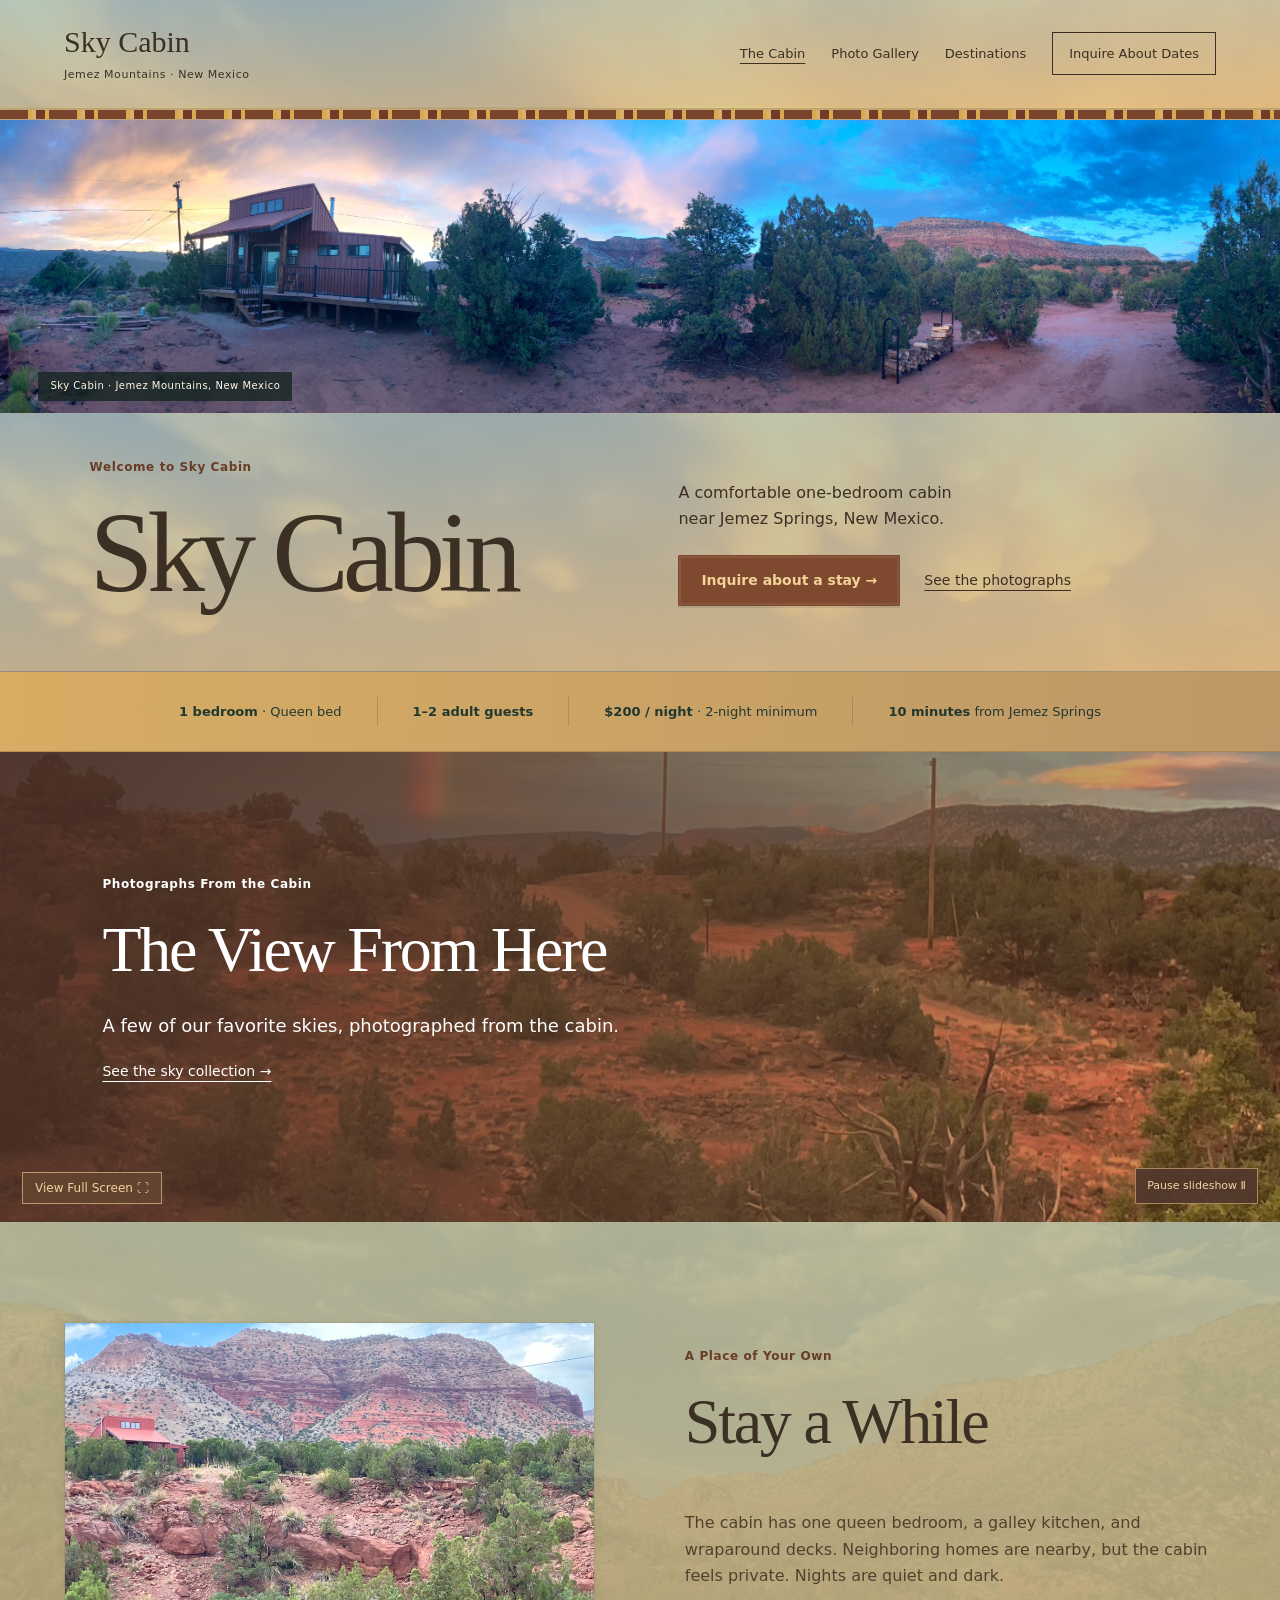
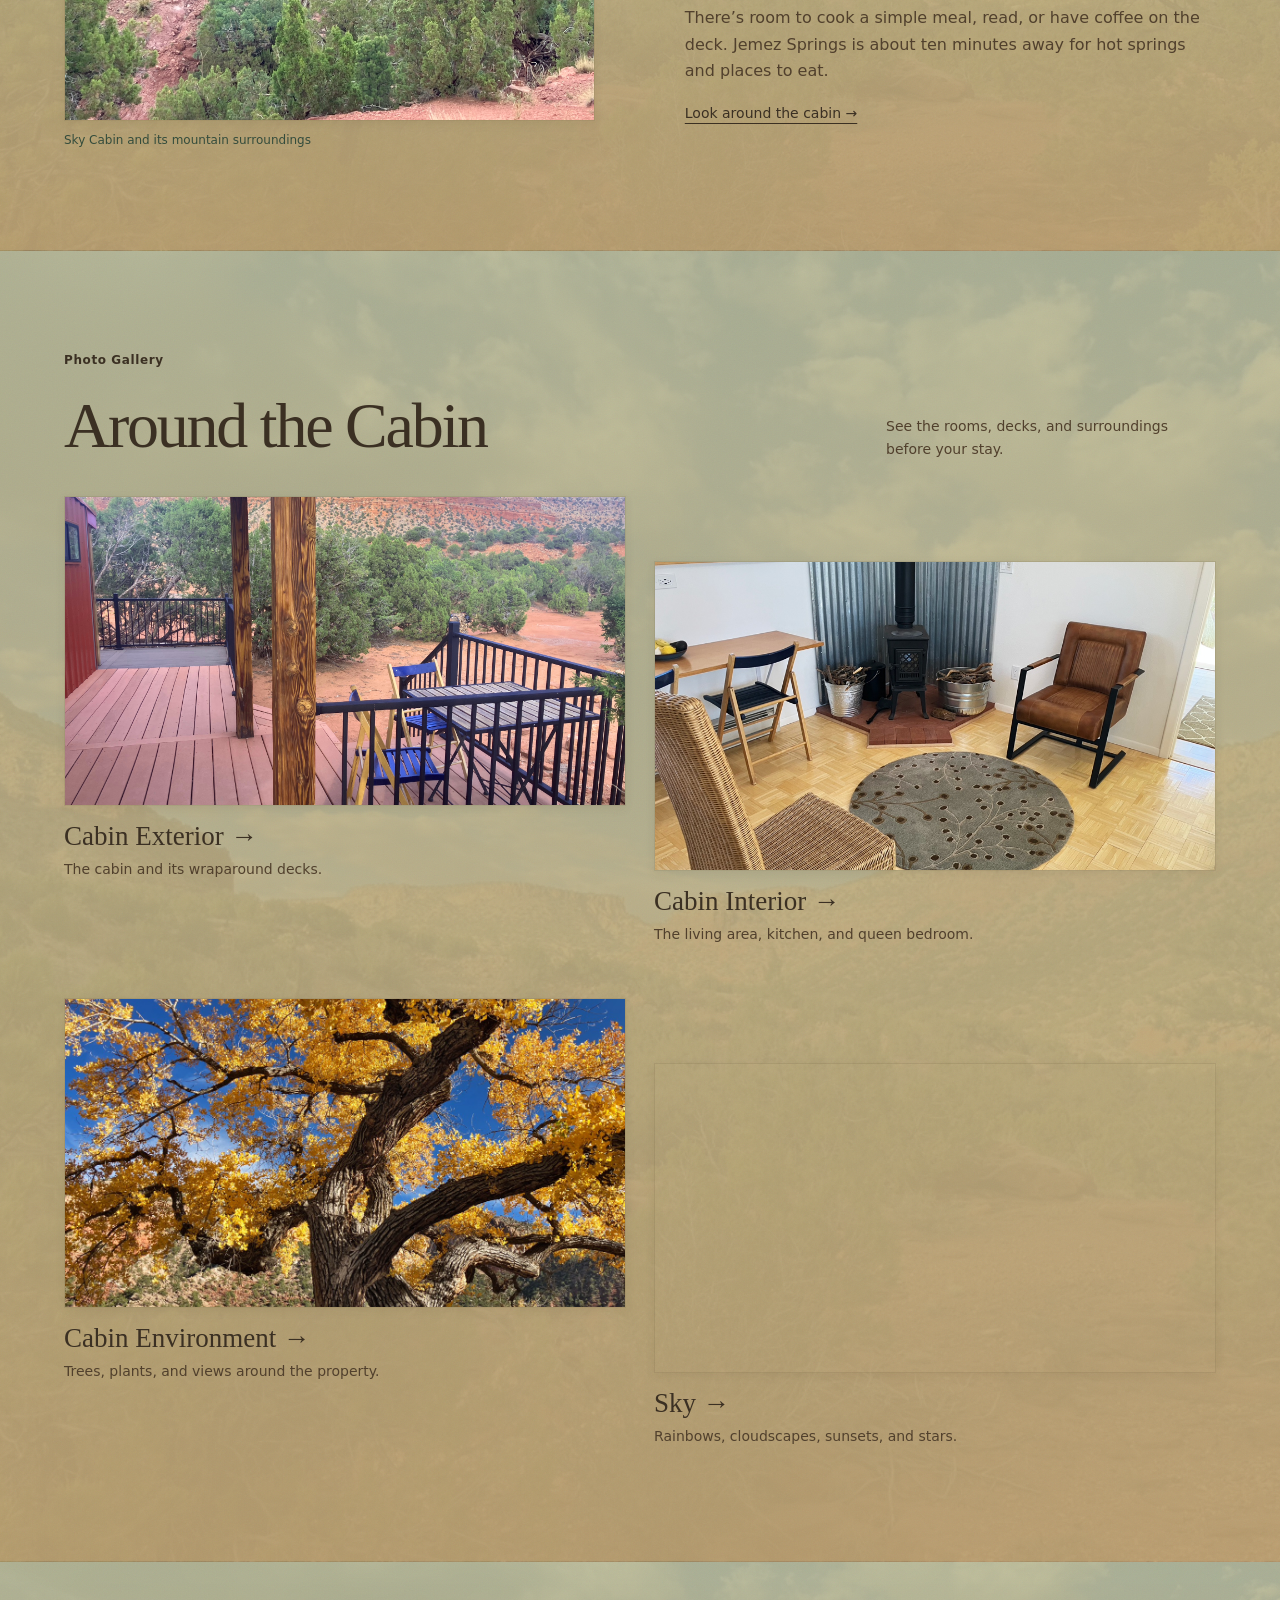
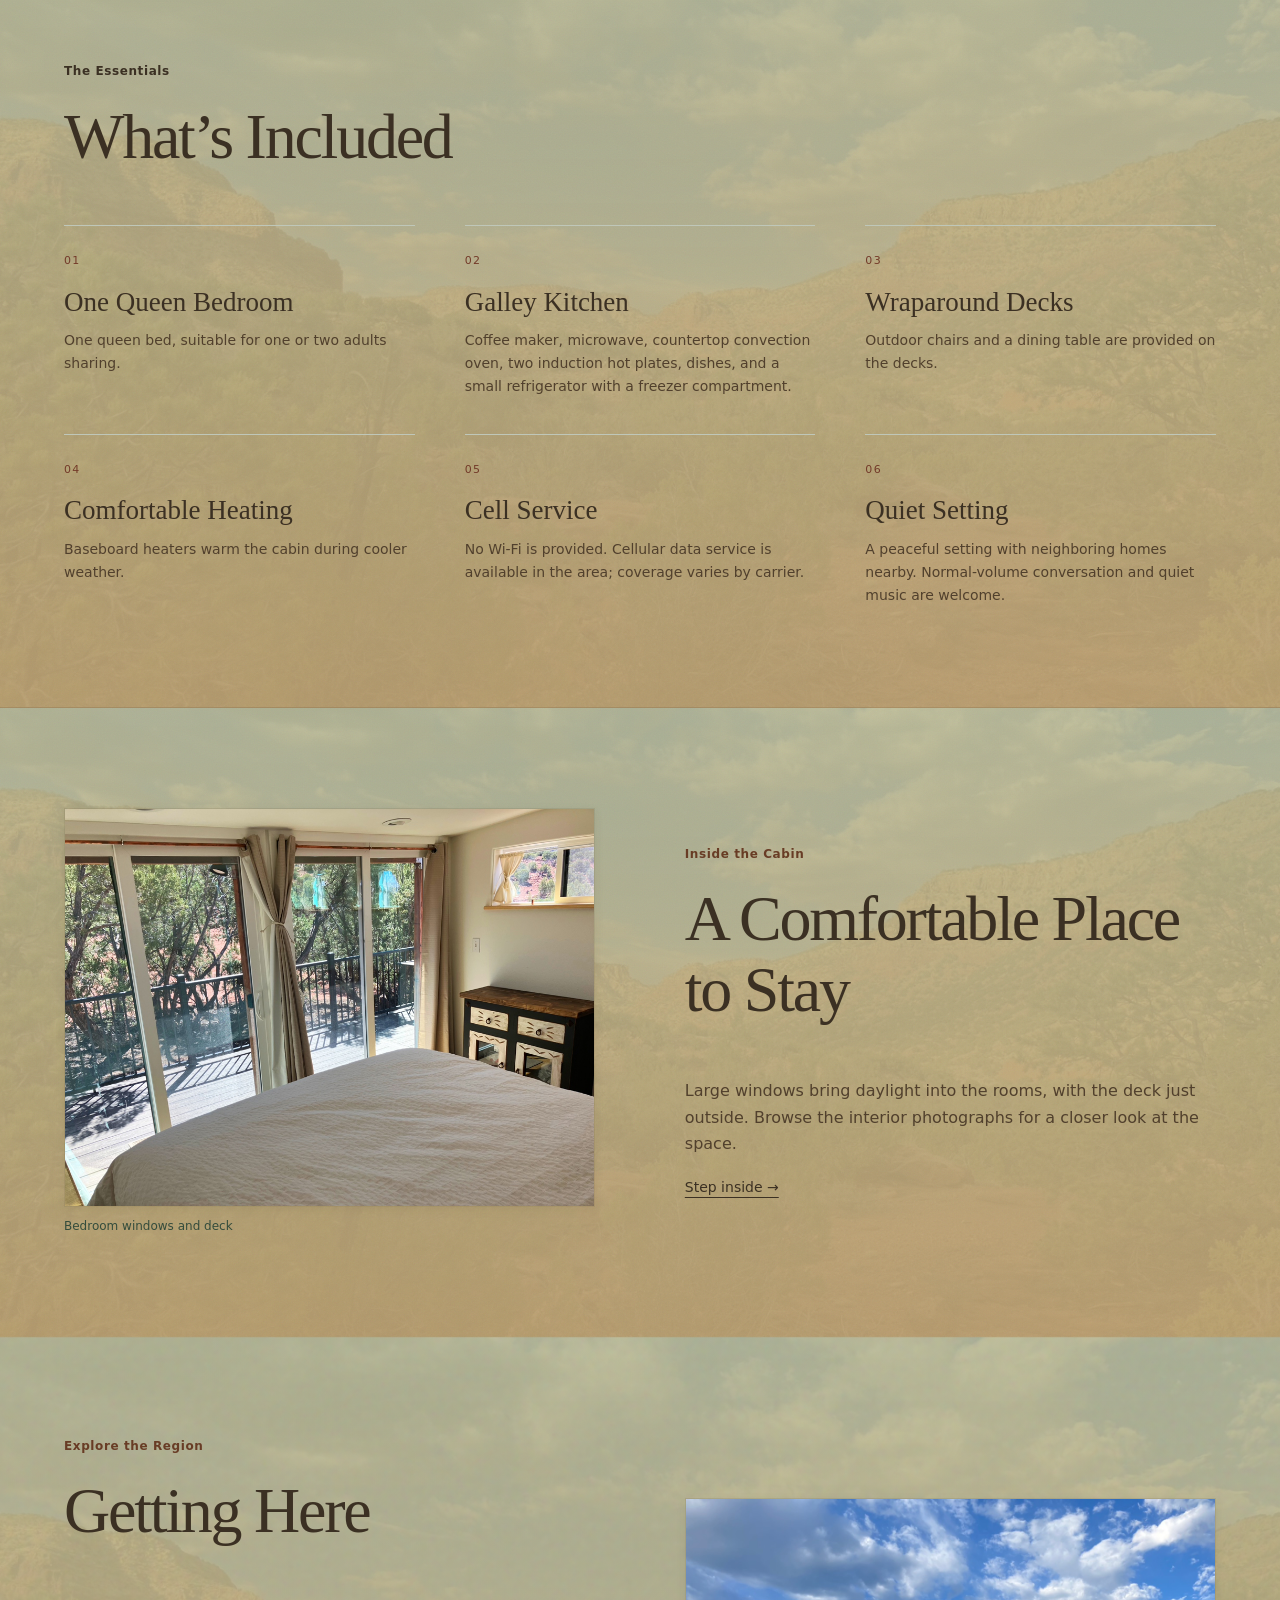
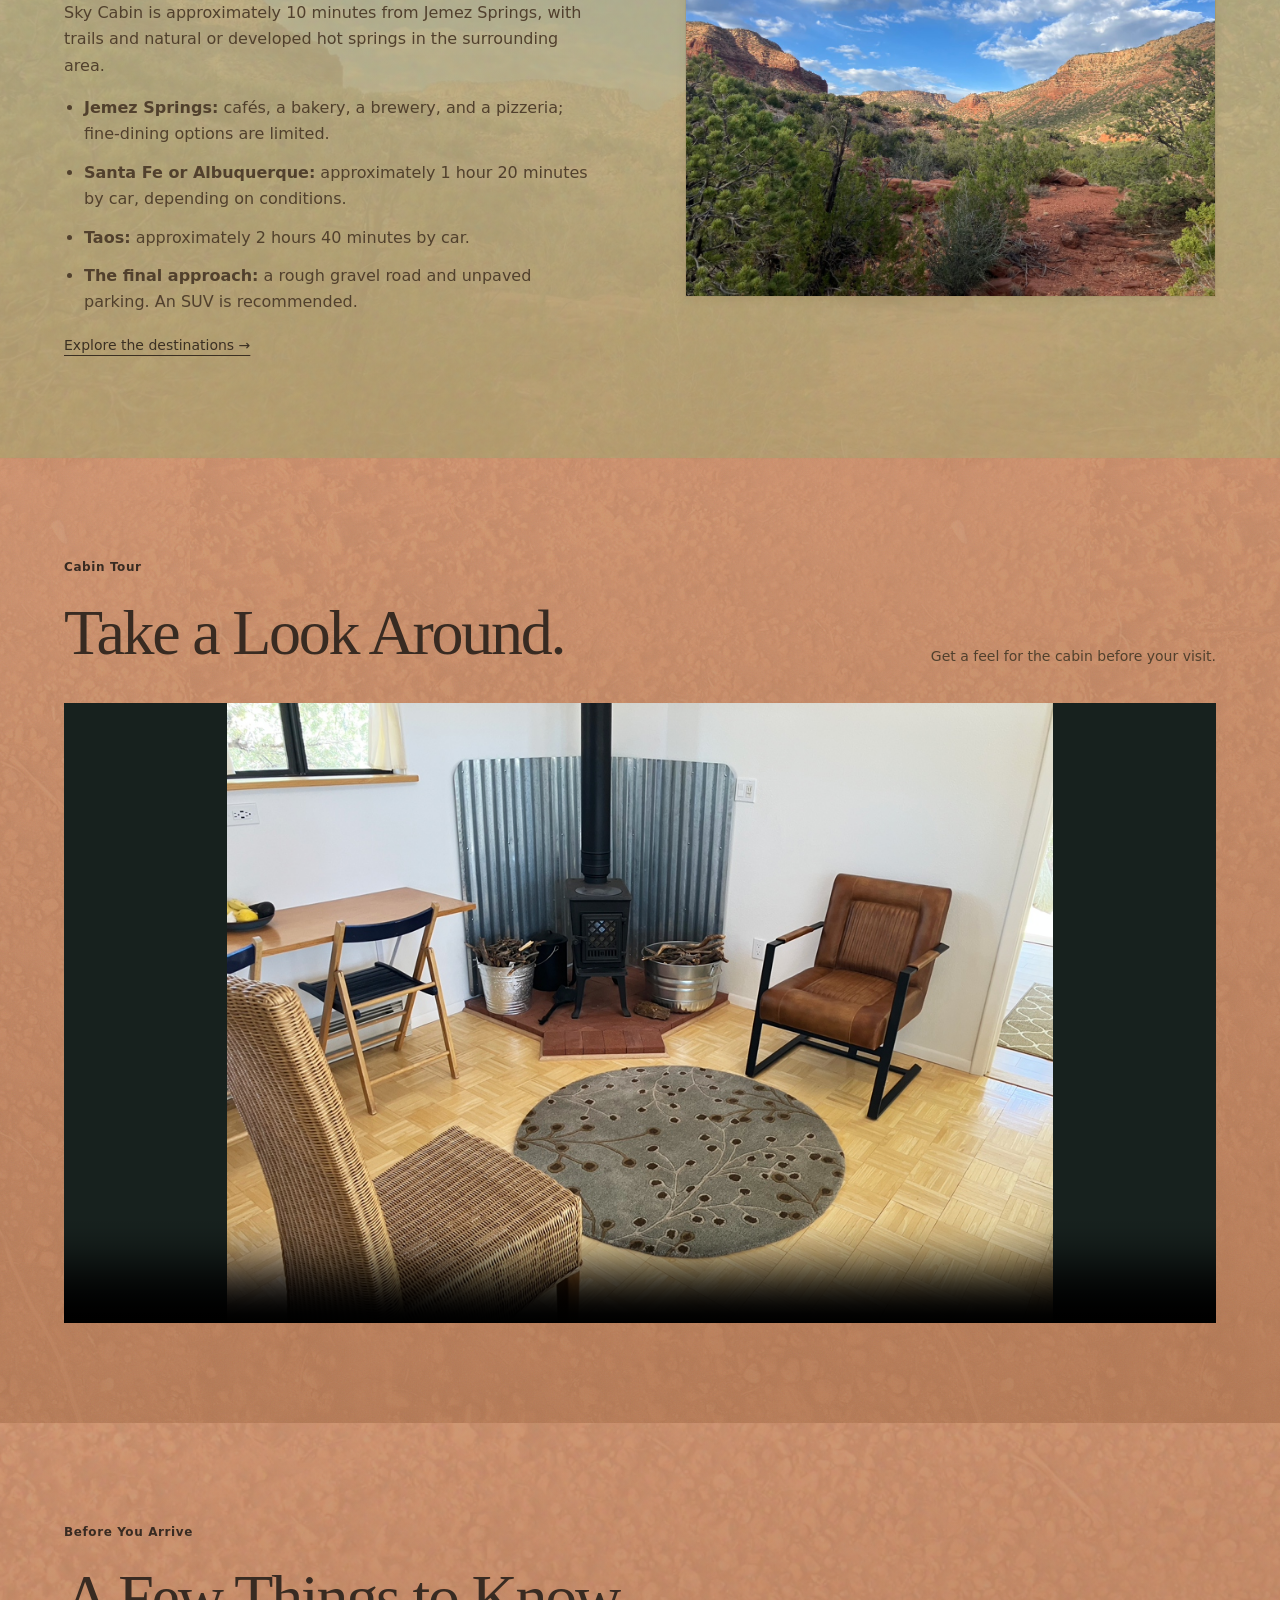
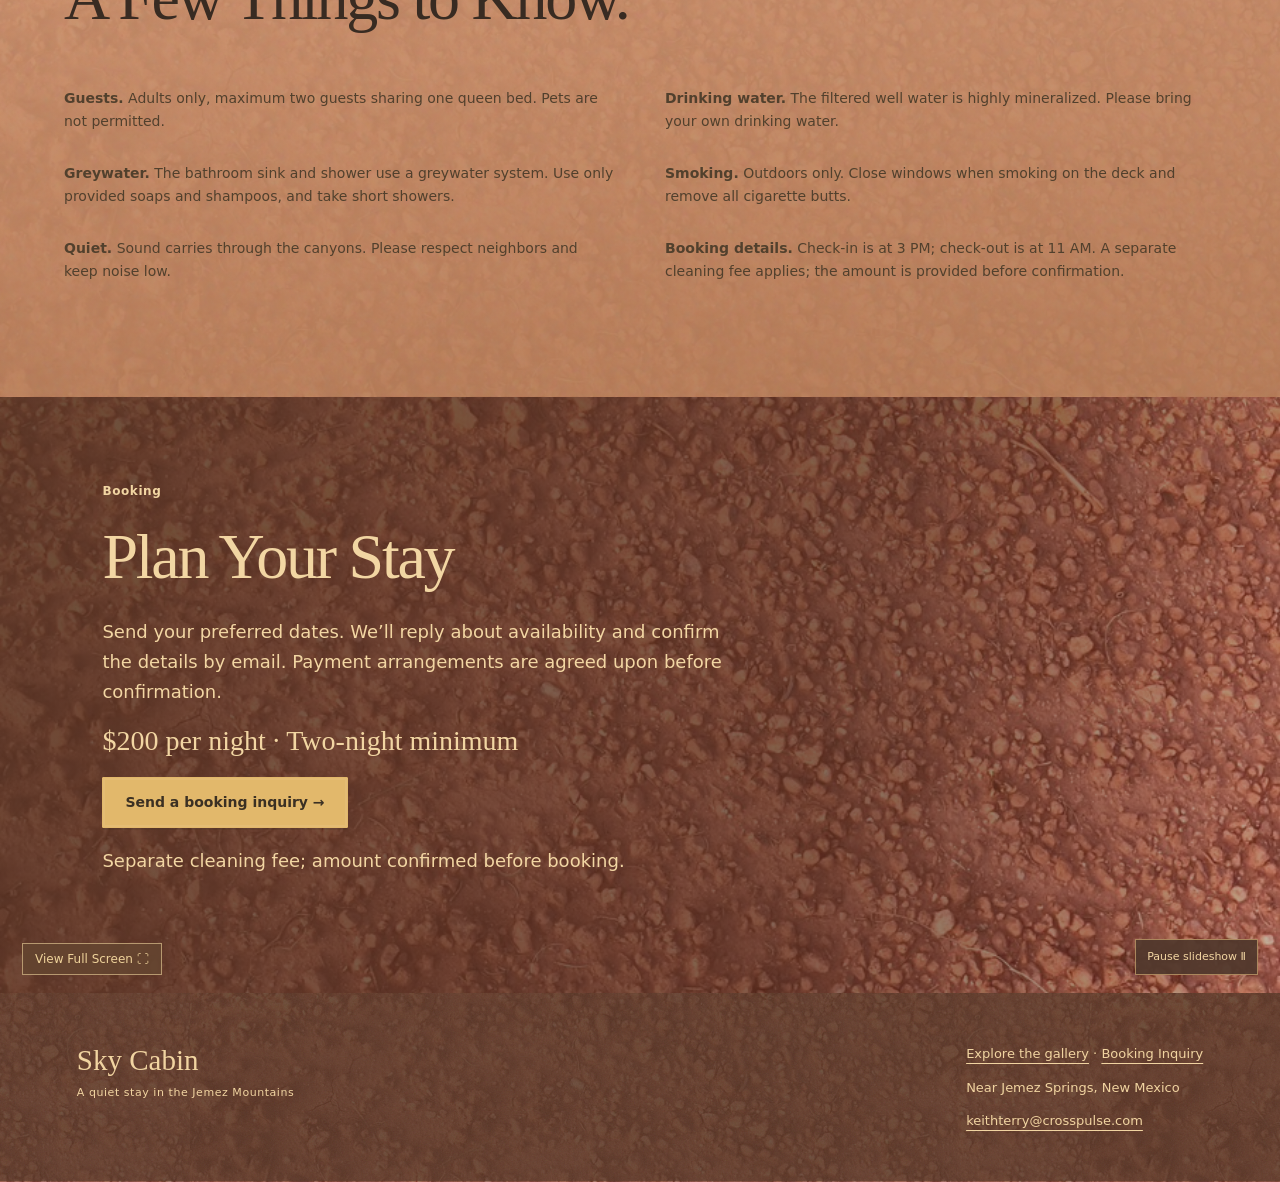
==== commit 0848c114: "Complete Painted Desert design with photo galleries and full-screen slideshows" ====
--- a/index.html
+++ b/index.html
@@ -1 +1 @@
-<!doctype html><html lang="en"><head><meta charset="utf-8"><meta name="viewport" content="width=device-width,initial-scale=1"><meta name="theme-color" content="#263c3b"><title>Jemez Mountains, New Mexico | Sky Cabin</title><meta name="description" content="A quiet mountain cabin near Jemez Springs. Explore the cabin, dramatic skies, and surrounding landscape, and inquire about a stay."><link rel="stylesheet" href="site.css"></head><body><a class="skip" href="#main">Skip to content</a><header class="site-header"><a class="brand" href="index.html">Sky Cabin<span>Jemez Mountains · New Mexico</span></a><nav aria-label="Main navigation"><a href="index.html" aria-current="page">The cabin</a><a href="gallery.html">Photo gallery</a><a href="destinations.html">Destinations</a><a href="booking.html">Inquire about dates</a></nav></header><div class="woven" aria-hidden="true"></div><main id="main"><section class="panorama-hero" aria-labelledby="home-title"><figure><img src="images/Cabin%20Environment/pano.jpg" alt="Wide panorama of Sky Cabin, the surrounding mesas, and evening sky" width="2931" height="671" fetchpriority="high" decoding="async"><figcaption>Sky Cabin · Jemez Mountains, New Mexico</figcaption></figure><div class="panorama-title"><div><p class="eyebrow">A mountain retreat near Jemez Springs</p><h1 id="home-title">Sky Cabin</h1></div><div><p>Room to slow down.<br>Mountains, quiet nights, and a sky that keeps changing.</p><div class="actions"><a class="button" href="booking.html">Inquire about a stay ↗</a><a class="text-link" href="gallery.html">See the photographs</a></div></div></div></section><div class="facts"><span><strong>1 bedroom</strong> · Queen bed</span><span><strong>1–2 adult guests</strong></span><span><strong>$200 / night</strong> · 2-night minimum</span><span><strong>10 minutes</strong> from Jemez Springs</span></div><section class="wrap section split" id="cabin"><figure><img src="images/Cabin%2BMountain.jpeg" alt="Sky Cabin with the mountain landscape beyond" class="" loading="lazy" decoding="async" width="2016" height="1512"><figcaption>Sky Cabin and its mountain surroundings</figcaption></figure><div><p class="eyebrow">A place of your own</p><h2>Settle into<br>the mountains.</h2><p>A one-bedroom cabin with wraparound decks, open views, and a comfortable sense of privacy. Neighbors are nearby, while the nights are very quiet and dark.</p><p>Start the day with coffee outside. Watch the light move across the mesas. Make time for a trail, a hot spring, or simply a seat by the window.</p><a class="text-link" href="gallery.html#exterior">Look around the cabin ↗</a></div></section><section class="sky-feature "><div class="slides" aria-hidden="true"><img src="images/Sky/Jemez-Canyon-Rainbow.jpg" alt="" loading="lazy" decoding="async" class="slide active" width="1210" height="907"><img src="images/Sky/JemezClouds.jpg" alt="" loading="lazy" decoding="async" class="slide" width="1210" height="907"><img src="images/Sky/CanyonClouds.jpg" alt="" loading="lazy" decoding="async" class="slide" width="1210" height="907"></div><button class="slideshow-toggle" type="button" aria-label="Pause background slideshow" aria-pressed="false" hidden>Pause slideshow Ⅱ</button><div class="sky-copy"><p class="eyebrow">The view changes every day</p><h2>A little closer<br>to the sky.</h2><p>Golden clouds, summer rainbows, and the deep quiet after sunset. The landscape is part of the stay.</p><a class="text-link" href="gallery.html#sky">See the sky collection ↗</a></div></section><section class="wrap section" id="gallery"><div class="section-head"><div><p class="eyebrow">Four ways to explore</p><h2>A sense of the place.</h2></div><p>Step inside, wander the decks, and take in the textures and changing light of the Jemez Mountains.</p></div><div class="category-grid"><a class="category" href="gallery.html#sky"><img src="images/Sky/CanyonClouds.jpg" alt="Sky" class="" loading="lazy" decoding="async" width="1210" height="907"><h3>Sky ↗</h3><p>Rainbows, cloudscapes, sunsets, and stars.</p></a><a class="category" href="gallery.html#exterior"><img src="images/Cabin%20exterior/Porch%20Table.jpeg" alt="Cabin Exterior" class="" loading="lazy" decoding="async" width="4032" height="3024"><h3>Cabin Exterior ↗</h3><p>Wraparound decks and outdoor places to pause.</p></a><a class="category" href="gallery.html#interior"><img src="images/Cabin%20Interior/MainRoom.jpg" alt="Cabin Interior" class="" loading="lazy" decoding="async" width="1008" height="756"><h3>Cabin Interior ↗</h3><p>Bright windows, simple comforts, and a queen bedroom.</p></a><a class="category" href="gallery.html#environment"><img src="images/Cabin%20Environment/Tree%20Fall%20Colors.jpg" alt="Cabin Environment" class="" loading="lazy" decoding="async" width="1210" height="907"><h3>Cabin Environment ↗</h3><p>Mesas, cottonwoods, and the small details around you.</p></a></div></section><section class="details" id="amenities"><div class="wrap section"><p class="eyebrow">The essentials</p><h2>Simple comforts.<br>A slower rhythm.</h2><div class="amenities"><div class="amenity"><span class="number">01</span><h3>One queen bedroom</h3><p>One queen bed for one or two adults sharing the bed, with windows looking out toward the landscape.</p></div><div class="amenity"><span class="number">02</span><h3>Galley kitchen</h3><p>Coffee maker, microwave, countertop convection oven, two induction hot plates, dishes, and a small refrigerator with a freezer compartment.</p></div><div class="amenity"><span class="number">03</span><h3>Wraparound decks</h3><p>Outdoor chairs and a dining table make room for coffee, conversation, and watching the light.</p></div><div class="amenity"><span class="number">04</span><h3>Comfortable heating</h3><p>Baseboard heaters warm the cabin during cooler weather. Piñon and juniper firewood is provided.</p></div><div class="amenity"><span class="number">05</span><h3>Time to disconnect</h3><p>No Wi-Fi is provided. Cellular data service is available in the area; coverage varies by carrier.</p></div><div class="amenity"><span class="number">06</span><h3>Mountain quiet</h3><p>A peaceful setting with neighboring homes nearby. Normal-volume conversation and quiet music are welcome.</p></div></div></div></section><section class="interior-story wrap section split"><figure><img src="images/Cabin%20Interior/Bedroom%20Windows%202.jpg" alt="Queen bedroom with wide windows opening toward the deck" loading="lazy" decoding="async" width="1008" height="756"><figcaption>Windows onto the landscape</figcaption></figure><div><p class="eyebrow">Rest, read, repeat</p><h2>Let the outside<br>come in.</h2><p>Bright windows and a wraparound deck connect the small, comfortable interior to the mountain setting. A place for an unhurried morning and a quiet evening.</p><a href="gallery.html#interior" class="text-link">Step inside ↗</a></div></section><section class="wrap section split" id="location"><div><p class="eyebrow">Explore the region</p><h2>At home<br>in the Jemez.</h2><p>Sky Cabin is approximately 10 minutes from Jemez Springs. Head out for mountain trails and natural or developed hot springs, then return to the quiet of the deck.</p><ul class="location-list"><li><strong>Jemez Springs:</strong> cafés, a bakery, a brewery, and a pizzeria; fine-dining options are limited.</li><li><strong>Santa Fe or Albuquerque airport:</strong> approximately 1 hour 15 minutes by car, depending on conditions.</li><li><strong>The final approach:</strong> a rough gravel road and unpaved parking. An SUV is recommended.</li></ul><a class="text-link" href="destinations.html">Explore the destinations ↗</a></div><figure><img src="images/Cabin%20Environment/JemezCanyon%2C.jpg" alt="Red rock canyon and green mountain vegetation in the Jemez" class="" loading="lazy" decoding="async" width="1210" height="907"></figure></section><section class="tour" id="tour"><div class="wrap section"><div class="section-head"><div><p class="eyebrow">Come on in</p><h2>Take a look around.</h2></div><p>Get a feel for the cabin before your visit.</p></div><video controls preload="none" poster="images/Cabin%20Interior/MainRoom.jpg"><source src="images/SkyCabinTour.mp4" type="video/mp4"><a href="images/SkyCabinTour.mp4">Watch the cabin tour</a></video></div></section><section class="wrap section" id="guest-info"><p class="eyebrow">Before you arrive</p><h2>A few things to know.</h2><div class="rules"><p><strong>Guests.</strong> Adults only, maximum two guests sharing one queen bed. Pets are not permitted.</p><p><strong>Drinking water.</strong> The filtered well water is highly mineralized. Please bring your own drinking water.</p><p><strong>Greywater.</strong> The bathroom sink and shower use a greywater system. Use only provided soaps and shampoos, and take short showers.</p><p><strong>Smoking.</strong> Outdoors only. Close windows when smoking on the deck and remove all cigarette butts.</p><p><strong>Quiet.</strong> Sound carries through the canyons. Please respect neighbors and keep noise low.</p><p><strong>Booking details.</strong> Check-in is at 3 PM; check-out is at 11 AM. A separate cleaning fee applies; the amount is provided before confirmation.</p></div></section><section class="sky-feature booking-banner"><div class="slides" aria-hidden="true"><img src="images/Sky/SunsetSky2.jpg" alt="" loading="lazy" decoding="async" class="slide active" width="907" height="1210"><img src="images/Sky/SunsetSky1.jpg" alt="" loading="lazy" decoding="async" class="slide" width="907" height="1210"><img src="images/Sky/Cabin-stars.jpg" alt="" loading="lazy" decoding="async" class="slide" width="907" height="1210"></div><button class="slideshow-toggle" type="button" aria-label="Pause background slideshow" aria-pressed="false" hidden>Pause slideshow Ⅱ</button><div class="sky-copy"><p class="eyebrow">Make room for a mountain stay</p><h2>Your next quiet<br>few days.</h2><p>Send your preferred dates. We’ll reply about availability and confirm the details by email. Payment arrangements are agreed upon before confirmation.</p><div class="rate">$200 per night · Two-night minimum</div><a class="button light" href="booking.html">Send a booking inquiry ↗</a><p class="note" style="color:inherit;margin-top:18px">Separate cleaning fee; amount confirmed before booking.</p></div></section></main><footer><a class="brand" href="index.html">Sky Cabin<span>A quiet stay in the Jemez Mountains</span></a><div><a href="gallery.html">Explore the gallery</a> · <a href="booking.html">Booking inquiry</a><p>Near Jemez Springs, New Mexico</p><a href="mailto:keithterry@crosspulse.com">keithterry@crosspulse.com</a></div></footer><script src="site.js" defer></script></body></html>+<!doctype html><html lang="en" data-look="mesa"><head><meta charset="utf-8"><meta name="viewport" content="width=device-width,initial-scale=1"><meta name="theme-color" content="#b77f54"><title>Jemez Mountains, New Mexico | Sky Cabin</title><meta name="description" content="A quiet mountain cabin near Jemez Springs. View photos, check amenities, and inquire about a stay at Sky Cabin near Jemez Springs, New Mexico."><link rel="stylesheet" href="site.css?v=painted-desert-1"><link rel="stylesheet" href="painted-desert.css?v=1"></head><body><a class="skip" href="#main">Skip to content</a><header class="site-header" data-terrain="sky"><a class="brand" href="index.html">Sky Cabin<span>Jemez Mountains · New Mexico</span></a><nav aria-label="Main navigation"><a href="index.html" aria-current="page">The Cabin</a><a href="gallery.html">Photo Gallery</a><a href="destinations.html">Destinations</a><a href="booking.html">Inquire About Dates</a></nav></header><div class="woven" aria-hidden="true"></div><main id="main"><section class="panorama-hero" aria-labelledby="home-title"><figure><img src="images/Cabin%20Environment/pano.jpg" alt="Wide panorama of Sky Cabin, the surrounding mesas, and evening sky" width="2931" height="671" fetchpriority="high" decoding="async"><figcaption>Sky Cabin · Jemez Mountains, New Mexico</figcaption></figure><div class="panorama-title" data-terrain="sky"><div><p class="eyebrow">Welcome to Sky Cabin</p><h1 id="home-title">Sky Cabin</h1></div><div><p>A comfortable one-bedroom cabin<br>near Jemez Springs, New Mexico.</p><div class="actions"><a class="button" href="booking.html">Inquire about a stay →</a><a class="text-link" href="gallery.html">See the photographs</a></div></div></div></section><div class="facts"><span><strong>1 bedroom</strong> · Queen bed</span><span><strong>1–2 adult guests</strong></span><span><strong>$200 / night</strong> · 2-night minimum</span><span><strong>10 minutes</strong> from Jemez Springs</span></div><section class="sky-feature "><div class="slides" aria-hidden="true"><img src="images/Sky/Jemez-Canyon-Rainbow.jpg" alt="" loading="lazy" decoding="async" class="slide active" width="1210" height="907"><img src="images/Sky/JemezClouds.jpg" alt="" loading="lazy" decoding="async" class="slide" width="1210" height="907"><img src="images/Sky/CanyonClouds.jpg" alt="" loading="lazy" decoding="async" class="slide" width="1210" height="907"></div><button class="slideshow-toggle" type="button" aria-label="Pause background slideshow" aria-pressed="false" hidden>Pause slideshow Ⅱ</button><div class="sky-copy"><p class="eyebrow">Photographs From the Cabin</p><h2>The View From Here</h2><p>A few of our favorite skies, photographed from the cabin.</p><a class="text-link" href="gallery.html#sky">See the sky collection →</a></div></section><section class="wrap section split" id="cabin" data-terrain="mountain"><figure><img src="images/Cabin%2BMountain.jpeg" alt="Sky Cabin with the mountain landscape beyond" class="" loading="lazy" decoding="async" width="2016" height="1512"><figcaption>Sky Cabin and its mountain surroundings</figcaption></figure><div><p class="eyebrow">A Place of Your Own</p><h2>Stay a While</h2><p>The cabin has one queen bedroom, a galley kitchen, and wraparound decks. Neighboring homes are nearby, but the cabin feels private. Nights are quiet and dark.</p><p>There’s room to cook a simple meal, read, or have coffee on the deck. Jemez Springs is about ten minutes away for hot springs and places to eat.</p><a class="text-link" href="gallery.html#exterior">Look around the cabin →</a></div></section><section class="wrap section" id="gallery" data-terrain="mountain"><div class="section-head"><div><p class="eyebrow">Photo Gallery</p><h2>Around the Cabin</h2></div><p>See the rooms, decks, and surroundings before your stay.</p></div><div class="category-grid"><a class="category" href="gallery.html#exterior"><img src="images/Cabin%20exterior/Porch%20Table.jpeg" alt="Cabin Exterior" class="" loading="lazy" decoding="async" width="4032" height="3024"><h3>Cabin Exterior →</h3><p>The cabin and its wraparound decks.</p></a><a class="category" href="gallery.html#interior"><img src="images/Cabin%20Interior/MainRoom.jpg" alt="Cabin Interior" class="" loading="lazy" decoding="async" width="1008" height="756"><h3>Cabin Interior →</h3><p>The living area, kitchen, and queen bedroom.</p></a><a class="category" href="gallery.html#environment"><img src="images/Cabin%20Environment/Tree%20Fall%20Colors.jpg" alt="Cabin Environment" class="" loading="lazy" decoding="async" width="1210" height="907"><h3>Cabin Environment →</h3><p>Trees, plants, and views around the property.</p></a><a class="category" href="gallery.html#sky"><img src="images/Sky/CanyonClouds.jpg" alt="Sky" class="" loading="lazy" decoding="async" width="1210" height="907"><h3>Sky →</h3><p>Rainbows, cloudscapes, sunsets, and stars.</p></a></div></section><section class="details" id="amenities" data-terrain="mountain"><div class="wrap section"><p class="eyebrow">The Essentials</p><h2>What’s Included</h2><div class="amenities"><div class="amenity"><span class="number">01</span><h3>One Queen Bedroom</h3><p>One queen bed, suitable for one or two adults sharing.</p></div><div class="amenity"><span class="number">02</span><h3>Galley Kitchen</h3><p>Coffee maker, microwave, countertop convection oven, two induction hot plates, dishes, and a small refrigerator with a freezer compartment.</p></div><div class="amenity"><span class="number">03</span><h3>Wraparound Decks</h3><p>Outdoor chairs and a dining table are provided on the decks.</p></div><div class="amenity"><span class="number">04</span><h3>Comfortable Heating</h3><p>Baseboard heaters warm the cabin during cooler weather. </p></div><div class="amenity"><span class="number">05</span><h3>Cell Service</h3><p>No Wi-Fi is provided. Cellular data service is available in the area; coverage varies by carrier.</p></div><div class="amenity"><span class="number">06</span><h3>Quiet Setting</h3><p>A peaceful setting with neighboring homes nearby. Normal-volume conversation and quiet music are welcome.</p></div></div></div></section><section class="interior-story wrap section split" data-terrain="mountain"><figure><img src="images/Cabin%20Interior/Bedroom%20Windows%202.jpg" alt="Queen bedroom with wide windows opening toward the deck" loading="lazy" decoding="async" width="1008" height="756"><figcaption>Bedroom windows and deck</figcaption></figure><div><p class="eyebrow">Inside the Cabin</p><h2>A Comfortable Place to Stay</h2><p>Large windows bring daylight into the rooms, with the deck just outside. Browse the interior photographs for a closer look at the space.</p><a href="gallery.html#interior" class="text-link">Step inside →</a></div></section><section class="wrap section split" id="location" data-terrain="mountain"><div><p class="eyebrow">Explore the Region</p><h2>Getting Here</h2><p>Sky Cabin is approximately 10 minutes from Jemez Springs, with trails and natural or developed hot springs in the surrounding area.</p><ul class="location-list"><li><strong>Jemez Springs:</strong> cafés, a bakery, a brewery, and a pizzeria; fine-dining options are limited.</li><li><strong>Santa Fe or Albuquerque:</strong> approximately 1 hour 20 minutes by car, depending on conditions.</li><li><strong>Taos:</strong> approximately 2 hours 40 minutes by car.</li><li><strong>The final approach:</strong> a rough gravel road and unpaved parking. An SUV is recommended.</li></ul><a class="text-link" href="destinations.html">Explore the destinations →</a></div><figure><img src="images/Cabin%20Environment/JemezCanyon%2C.jpg" alt="Red rock canyon and green mountain vegetation in the Jemez" class="" loading="lazy" decoding="async" width="1210" height="907"></figure></section><section class="tour" id="tour" data-terrain="earth"><div class="wrap section"><div class="section-head"><div><p class="eyebrow">Cabin Tour</p><h2>Take a Look Around.</h2></div><p>Get a feel for the cabin before your visit.</p></div><video controls preload="none" poster="images/Cabin%20Interior/MainRoom.jpg"><source src="images/SkyCabinTour.mp4" type="video/mp4"><a href="images/SkyCabinTour.mp4">Watch the cabin tour</a></video></div></section><section class="wrap section" id="guest-info" data-terrain="earth"><p class="eyebrow">Before You Arrive</p><h2>A Few Things to Know.</h2><div class="rules"><p><strong>Guests.</strong> Adults only, maximum two guests sharing one queen bed. Pets are not permitted.</p><p><strong>Drinking water.</strong> The filtered well water is highly mineralized. Please bring your own drinking water.</p><p><strong>Greywater.</strong> The bathroom sink and shower use a greywater system. Use only provided soaps and shampoos, and take short showers.</p><p><strong>Smoking.</strong> Outdoors only. Close windows when smoking on the deck and remove all cigarette butts.</p><p><strong>Quiet.</strong> Sound carries through the canyons. Please respect neighbors and keep noise low.</p><p><strong>Booking details.</strong> Check-in is at 3 PM; check-out is at 11 AM. A separate cleaning fee applies; the amount is provided before confirmation.</p></div></section><section class="sky-feature booking-banner" data-terrain="earth-photo"><div class="slides" aria-hidden="true"><img src="images/Cabin%20Environment/Ground.jpg" alt="" loading="lazy" decoding="async" class="slide active" width="907" height="1210"><img src="images/Cabin%20Environment/Cottonwood%20Bark.jpg" alt="" loading="lazy" decoding="async" class="slide" width="907" height="1210"><img src="images/Cabin%20Environment/JemezCanyon%2C.jpg" alt="" loading="lazy" decoding="async" class="slide" width="907" height="1210"></div><button class="slideshow-toggle" type="button" aria-label="Pause background slideshow" aria-pressed="false" hidden>Pause slideshow Ⅱ</button><div class="sky-copy"><p class="eyebrow">Booking</p><h2>Plan Your Stay</h2><p>Send your preferred dates. We’ll reply about availability and confirm the details by email. Payment arrangements are agreed upon before confirmation.</p><div class="rate">$200 per night · Two-night minimum</div><a class="button light" href="booking.html">Send a booking inquiry →</a><p class="note" style="color:inherit;margin-top:18px">Separate cleaning fee; amount confirmed before booking.</p></div></section></main><footer data-terrain="earth"><a class="brand" href="index.html">Sky Cabin<span>A quiet stay in the Jemez Mountains</span></a><div><a href="gallery.html">Explore the gallery</a> · <a href="booking.html">Booking Inquiry</a><p>Near Jemez Springs, New Mexico</p><a href="mailto:keithterry@crosspulse.com">keithterry@crosspulse.com</a></div></footer><script src="site.js?v=painted-desert-1" defer></script></body></html>
--- a/site.css
+++ b/site.css
@@ -11,3 +11,43 @@
 @media(prefers-reduced-motion:reduce){.slides img,.photo-reveal.ready{transition:none}.photo-reveal.pending{opacity:1;transform:none}}
 
 .destination-jump{display:flex;gap:12px;flex-wrap:wrap;margin-top:35px}.destination-jump a{font-size:12px;border:1px solid var(--line);padding:10px 15px;text-decoration:none;background:#faf4e53d}.destination-group{padding-top:75px;padding-bottom:25px}.destination-links{display:flex;gap:12px 24px;flex-wrap:wrap}.destination-links a{font-size:12px}.destination-row h3{overflow-wrap:anywhere}.destination-row .eyebrow{line-height:1.7}.destination-group:last-of-type{padding-bottom:70px}
+
+/* Sky photographs beneath mineral-color gradients: no white page or form surfaces. */
+:root{--cream:#d9b677;--ink:#20382f;--teal:#245c55;--rust:#793d26;--gold:#d8a94f;--line:#746e4a66;--muted:#354b3e;--grain:url("data:image/svg+xml,%3Csvg xmlns='http://www.w3.org/2000/svg' width='180' height='180'%3E%3Cfilter id='grain'%3E%3CfeTurbulence type='fractalNoise' baseFrequency='.76' numOctaves='3' stitchTiles='stitch'/%3E%3C/filter%3E%3Crect width='100%25' height='100%25' opacity='.07' filter='url(%23grain)'/%3E%3C/svg%3E")}
+body{background-color:#c59a60;background-image:var(--grain),linear-gradient(135deg,#d6ae74ed,#c38e60eb 56%,#80a393e6),url('images/Sky/SunsetSky2.jpg');background-size:180px 180px,cover,cover;background-position:center;background-repeat:repeat,no-repeat,no-repeat}
+.site-header{max-width:none;background-image:var(--grain),linear-gradient(110deg,#225a54ed,#456d5fe8),url('images/Sky/CanyonClouds.jpg');background-size:180px 180px,cover,cover;background-position:center;color:#f0d295;border-bottom:1px solid #c2a462}
+nav a:last-child{border-color:currentColor}.woven{opacity:1;background-color:#bf8c4f}
+.panorama-title{background-image:var(--grain),linear-gradient(115deg,#72aaa0eb 0%,#9db99ae8 48%,#d8ae68db 100%),url('images/Sky/JemezClouds.jpg');background-position:center;background-size:180px 180px,cover,cover}
+.panorama-title .eyebrow{color:#334c38}.facts{max-width:none;background:linear-gradient(95deg,#d8ad61e8,#bb9565e8);color:#20382f}
+.wrap.section:not(.destination-group){border-color:var(--line)}
+#gallery{background-image:var(--grain),linear-gradient(140deg,#cf9767ee,#d9b779e8),url('images/Sky/SunsetSky3.jpg');background-size:180px 180px,cover,cover;background-position:center}
+.details{background-image:var(--grain),linear-gradient(120deg,#87a78cef,#b7b981e8),url('images/Sky/Cat%20Mesa%202.jpg');background-size:180px 180px,cover,cover;background-position:center}
+.interior-story{background-image:var(--grain),linear-gradient(130deg,#d6a568ee,#c18c61ee),url('images/Sky/SunsetSky1.jpg');background-size:180px 180px,cover,cover;background-position:center}
+#location{background-image:linear-gradient(130deg,#78a99bdc,#b3b788e6),url('images/Sky/CanyonClouds.jpg');background-size:cover;background-position:center}
+#guest-info{background-image:linear-gradient(135deg,#d2a660eb,#d9bc76f2),url('images/Sky/JemezClouds.jpg');background-size:cover;background-position:center}
+.sky-feature:after{background:linear-gradient(100deg,#153e3be8 0%,#3c546ca6 55%,#b96b3b40 100%)}
+.booking-banner:after{background:linear-gradient(105deg,#6a342de8 0%,#5b4b69c4 55%,#bd81474d 100%)}
+.button.light{background:#e1b86d;color:#263b30;border-color:#e1b86d}.tour{background-image:var(--grain),linear-gradient(110deg,#234c48,#465b53)}
+.gallery-intro,.destination-intro{background-image:var(--grain),linear-gradient(120deg,#81aaa3ed,#b6b28fe0 60%,#cf9b68dc),url('images/Sky/Rainbow-clouds.jpg');background-position:center;background-size:180px 180px,cover,cover}
+.gallery-section{padding-left:5vw;padding-right:5vw}
+.gallery-section#sky{background-image:linear-gradient(130deg,#82aaa1e8,#9fb49be8),url('images/Sky/Cat%20Mesa%20Clouds.jpg')}
+.gallery-section#exterior{background-image:linear-gradient(130deg,#cf986fe8,#d8b77ae8),url('images/Sky/SunsetSky3.jpg')}
+.gallery-section#interior{background-image:linear-gradient(135deg,#d6b268ed,#c89b60ed),url('images/Sky/JemezClouds.jpg')}
+.gallery-section#environment{background-image:linear-gradient(135deg,#93ac80ed,#b6b887e8),url('images/Sky/CanyonClouds.jpg')}
+.gallery-section#region{background-image:linear-gradient(135deg,#b2a18aed,#cfab7ae8),url('images/Sky/CatMesaRainbow.jpg')}
+.gallery-section{background-size:cover;background-position:center}.gallery-nav a,.destination-jump a{background:#d5b07199;border-color:#516a52;color:#233d30}
+.photo-tile img{background:#b7a274}.photo-tile span,.split figcaption,.panorama figcaption{color:#344c3c}
+.destination-group{background-size:cover;background-position:center}.destination-group#village{background-image:linear-gradient(140deg,#d0a370ed,#cfb87be8),url('images/Sky/JemezClouds.jpg')}.destination-group#landscape{background-image:linear-gradient(140deg,#89aa91ed,#b3b78ae8),url('images/Sky/CanyonClouds.jpg')}.destination-group#bernalillo{background-image:linear-gradient(140deg,#ce946eed,#d3ae77e8),url('images/Sky/SunsetSky1.jpg')}
+.booking-main{background-image:var(--grain),linear-gradient(145deg,#8eaf96e8,#c8b17fe8),url('images/Sky/JemezClouds.jpg');background-position:center;background-size:180px 180px,cover,cover}
+.booking-main form{background:linear-gradient(135deg,#d2a466,#d8b77c);border:1px solid #8b7448}.booking-main section{background:linear-gradient(135deg,#91ad80,#b6b582)!important}
+.field input,.field select,.field textarea{background:#e3c78a;color:#20382f;border-color:#786e45}.field input::placeholder,.field textarea::placeholder{color:#5b6047;opacity:1}.field select option{background:#e3c78a;color:#20382f}.error{color:#842b22}.skip{background:#e0b668;color:#20382f}
+footer{background-image:var(--grain),linear-gradient(115deg,#204c46,#385b4c);color:#e8c887}
+.eyebrow,.brand span,.panorama-hero figcaption{text-transform:none;letter-spacing:.05em}.eyebrow{font-size:12px}.brand span{font-size:11px}
+@media(max-width:600px){.gallery-section{padding-left:22px;padding-right:22px}.sky-feature:after{background:linear-gradient(110deg,#153e3be8,#3c546cd6)}.booking-banner:after{background:linear-gradient(110deg,#67382de8,#514565dd)}}
+
+/* A gallery viewer styled to the cabin palette, with natural image proportions. */
+[hidden]{display:none!important}.gallery-controls{margin-top:26px;border-top:1px solid #365f4f66;border-bottom:1px solid #365f4f66;padding:18px 0 12px}.gallery-filter-buttons{display:flex;gap:9px;flex-wrap:wrap}.gallery-filter-buttons button{padding:9px 15px;background:#d5b67dbb;color:#203d33;border:1px solid #557258;font-size:12px;cursor:pointer;border-radius:2px}.gallery-filter-buttons button[aria-pressed="true"]{background:#285d55;color:#f1d39b;border-color:#285d55;box-shadow:inset 0 -3px 0 #c89e54}.gallery-filter-buttons button:hover{filter:brightness(1.08)}.gallery-result{margin:13px 0 0;font-size:11px;color:#354b3e}.photo-tile{position:relative;padding:9px 9px 12px;background:#c8a36c33;border:1px solid #665a3733;box-shadow:0 4px 12px #32462c12}.photo-tile img{border:0;box-shadow:none}.photo-tile span{padding:0 3px;line-height:1.5}.photo-tile:after{content:'View Photo ↗';position:absolute;right:18px;top:18px;font-size:10px;padding:4px 7px;background:#24483de6;color:#f1d39b;opacity:0;transition:opacity .2s}.photo-tile:hover:after,.photo-tile:focus-visible:after{opacity:1}.photo-tile.small{width:85%}.lightbox{background:radial-gradient(ellipse at center,#36544a,#142f2c 80%);color:#efcf91}.lightbox .photo-collection{position:absolute;left:24px;top:23px;font:18px Georgia,serif}.lightbox button{background:#315b50;color:#f1d39b;border-color:#d0ad6c99;border-radius:2px}.lightbox figcaption{color:#efcf91}.lightbox img{box-shadow:0 12px 60px #0005}.lightbox figure{background:transparent}
+@media(max-width:600px){.gallery-filter-buttons{gap:8px}.gallery-filter-buttons button{font-size:11px;padding:9px 11px}.photo-tile:after{opacity:1}.lightbox .photo-collection{font-size:15px;left:15px;max-width:60%;top:25px}.lightbox .close{font-size:12px}}
+@media(prefers-reduced-motion:reduce){.photo-tile:after{transition:none}}
+
+.drive-times{padding-top:35px;padding-bottom:22px}.drive-grid{display:grid;grid-template-columns:repeat(3,1fr);border-top:1px solid var(--line);border-bottom:1px solid var(--line);margin:16px 0}.drive-grid>div{padding:22px 20px;border-right:1px solid var(--line)}.drive-grid>div:last-child{border:0}.drive-grid strong{display:block;font:32px Georgia,serif;margin-bottom:8px}.drive-grid span{font-size:14px}.drive-times .note{margin:12px 0 0}@media(max-width:600px){.drive-grid strong{font-size:24px}.drive-grid>div{padding:18px 10px}.drive-grid span{font-size:12px}}
--- a/painted-desert.css
+++ b/painted-desert.css
@@ -0,0 +1,36 @@
+
+html[data-look="mesa"]{--ink:#3b3023;--muted:#51402d;--teal:#78442c;--rust:#733a29;--cream:#d9b16d;--line:#8b673b66}
+html[data-look="mesa"] body{background-image:var(--grain),linear-gradient(120deg,#d7a465e6,#b87751eb),url('images/Sky/SunsetSky2.jpg')}
+html[data-look="mesa"] .site-header{background-image:var(--grain),linear-gradient(110deg,#713f2be8,#a0653ee8),url('images/Sky/JemezClouds.jpg');color:#f0cd8a}
+html[data-look="mesa"] .panorama-title,html[data-look="mesa"] .gallery-intro,html[data-look="mesa"] .destination-intro{background-image:var(--grain),linear-gradient(110deg,#d4965bdc,#dfb36de3 60%,#bf7858e0),url('images/Sky/JemezClouds.jpg')}
+html[data-look="mesa"] #gallery,html[data-look="mesa"] #guest-info,html[data-look="mesa"] .booking-main{background-image:var(--grain),linear-gradient(135deg,#ce8c5ee8,#d9b773e8),url('images/Sky/SunsetSky3.jpg')}
+html[data-look="mesa"] .details,html[data-look="mesa"] #location{background-image:var(--grain),linear-gradient(120deg,#abb17fdf,#d1ac6ce6),url('images/Sky/CanyonClouds.jpg')}
+html[data-look="mesa"] .panorama-title h1{font-family:Georgia,serif;font-weight:400;letter-spacing:-.055em}
+html[data-look="mesa"] .button{background:#7e492e;border-color:#7e492e;color:#f2d398}
+html[data-look="mesa"] .button.light{background:#e2b86b;color:#3b3023;border-color:#e2b86b}
+html[data-look="mesa"] .split .eyebrow,html[data-look="mesa"] .panorama-title .eyebrow{color:#683c25}
+html[data-look="mesa"] footer{background-image:var(--grain),linear-gradient(110deg,#693e2d,#754c32)}
+html[data-look="mesa"] .gallery-section#exterior,html[data-look="mesa"] .gallery-section#interior{background-image:linear-gradient(130deg,#cf9160e8,#dcb36ce8),url('images/Sky/JemezClouds.jpg')}
+
+/* Follow the landscape vertically: sky, vegetated mesas, then mineral earth. */
+html[data-look="mesa"]{--sky-top:#8eb4c9a6;--sky-bottom:#e4b87bdb;--hill-top:#b7b58cde;--hill-bottom:#bca171ef;--soil-top:#cd946fe8;--soil-bottom:#b57b55f2;--bedrock:#563625df;--ground-ink:#382b22}
+html[data-look] body{background-image:var(--grain),linear-gradient(to bottom,var(--sky-bottom) 0%,var(--hill-top) 35%,var(--hill-bottom) 65%,var(--soil-top) 85%,var(--soil-bottom) 100%);background-size:180px 180px,100% 100%;background-repeat:repeat,no-repeat}
+html[data-look] [data-terrain="sky"]{background-image:var(--grain),linear-gradient(175deg,var(--sky-top),var(--sky-bottom)),url('images/Sky/JemezClouds.jpg')!important;background-size:180px 180px,cover,cover;background-position:center,center,center 35%;color:var(--ink)}
+html[data-look] .site-header[data-terrain]{background-position:center,center,center 10%;color:var(--ink)}
+html[data-look] [data-terrain="mountain"]{background-image:var(--grain),linear-gradient(180deg,var(--hill-top),var(--hill-bottom)),url('images/Cabin%20Environment/JemezCanyon%2C.jpg')!important;background-size:180px 180px,cover,cover;background-position:center,center,center 65%}
+html[data-look] [data-terrain="earth"]{background-image:var(--grain),linear-gradient(175deg,var(--soil-top),var(--soil-bottom)),url('images/Cabin%20Environment/Ground.jpg')!important;background-size:180px 180px,cover,900px auto;background-position:center;color:var(--ground-ink)}
+html[data-look] footer[data-terrain]{background-image:var(--grain),linear-gradient(var(--bedrock),var(--bedrock)),url('images/Cabin%20Environment/Ground.jpg')!important;color:#f1d4a1}
+html[data-look] .booking-banner[data-terrain]:after{background:linear-gradient(105deg,var(--bedrock),#543323b8 65%,#6b422a66)}
+html[data-look] [data-terrain="descent"]{background-image:var(--grain),linear-gradient(to bottom,var(--sky-top),var(--hill-top) 45%,var(--soil-top)),url('images/Cabin%20Environment/JemezCanyon%2C.jpg')!important;background-size:180px 180px,cover,cover;background-position:center}
+html[data-look] .booking-banner{color:#f2d6a3}
+/* Finished Painted Desert palette and responsive details. */
+html[data-look="mesa"] .sky-feature:after{background:linear-gradient(105deg,#492d25e6,#6547339c 60%,#8c553b30)}
+.lightbox,.slideshow-viewer{background:radial-gradient(ellipse at center,#654732,#2c251f 85%);color:#efd39b}
+.lightbox::backdrop,.slideshow-viewer::backdrop{background:#2c251f}
+.lightbox button,.slideshow-viewer button,.slideshow-expand,.slideshow-toggle{background:#51382ded;color:#f2d5a2;border-color:#e4bb7d99}
+.gallery-filter-buttons button[aria-pressed="true"]{background:#75472f;border-color:#75472f}
+.gallery-filter-buttons button,.gallery-nav a,.destination-jump a{color:#3b3023;border-color:#876541}
+.booking-main .eyebrow{color:#613c28}
+.booking-main button[type="submit"]{background:#75472f;color:#f2d5a2}
+.sky-feature .sky-copy{padding-bottom:15px}
+@media(max-width:600px){html[data-look="mesa"] .panorama-title h1{font-size:clamp(58px,17vw,78px)}.site-header{gap:18px}.category-grid{grid-template-columns:1fr}.category:nth-child(even){padding-top:0}.category img{height:auto;max-height:420px;object-fit:cover}.category h3{font-size:29px}.category p{font-size:14px}.sky-feature .sky-copy{padding-bottom:25px}.slideshow-expand,.slideshow-toggle{max-width:46%;font-size:10px;padding:9px}.lightbox .photo-collection{font-size:14px}.gallery-filter-buttons button{min-height:44px}.destination-jump a{min-height:44px}}
